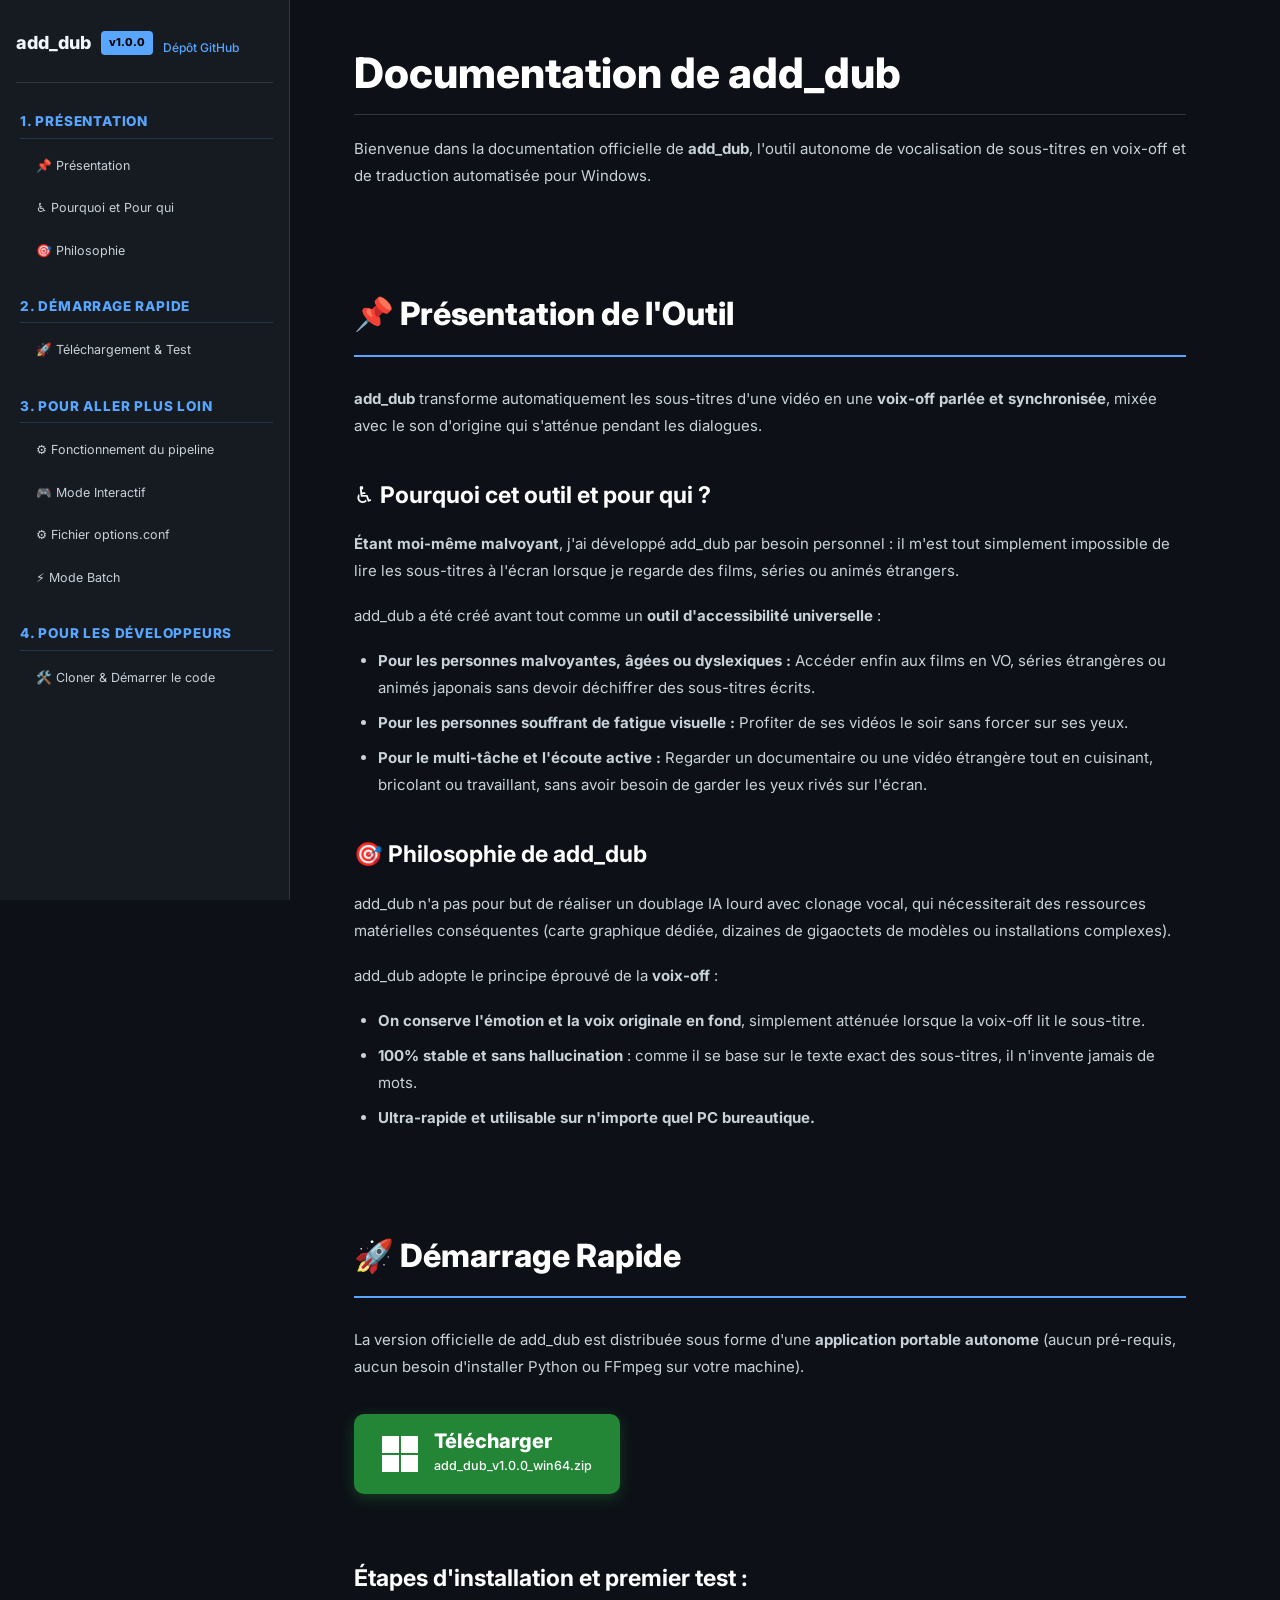
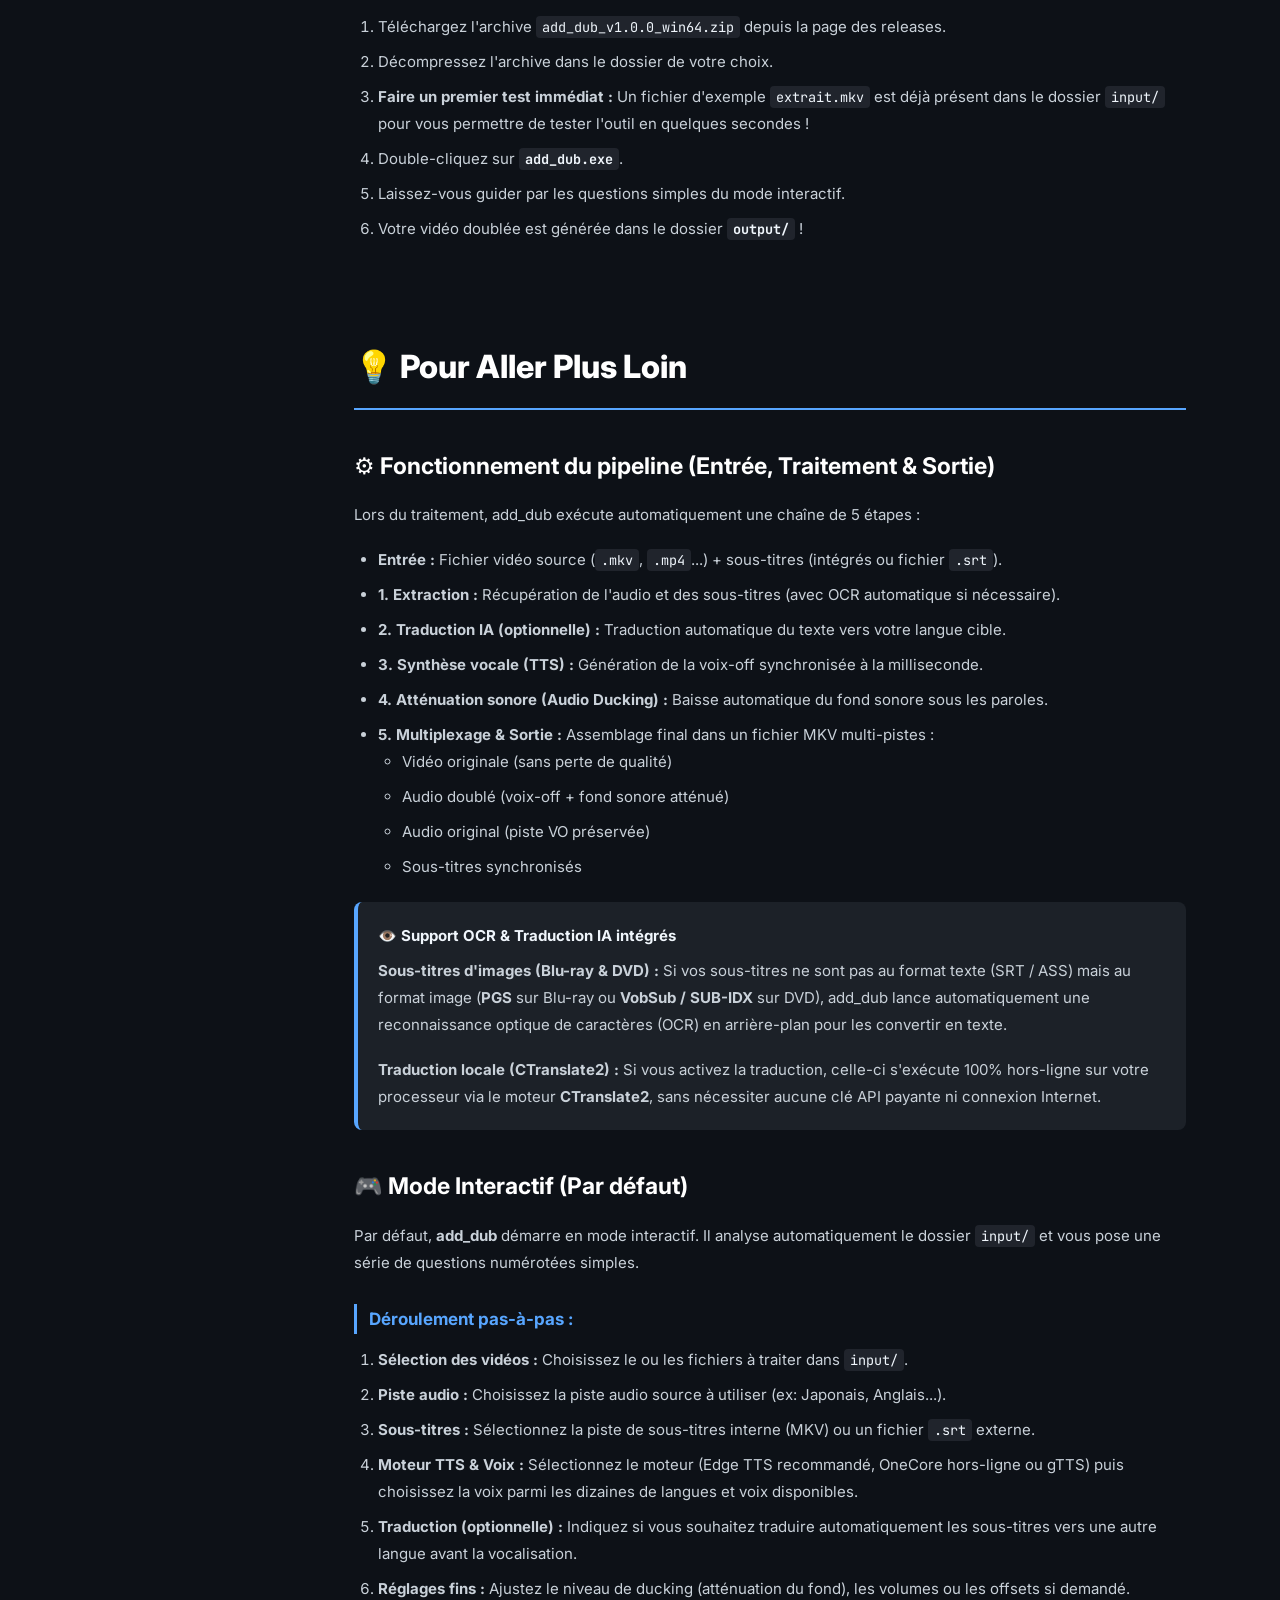
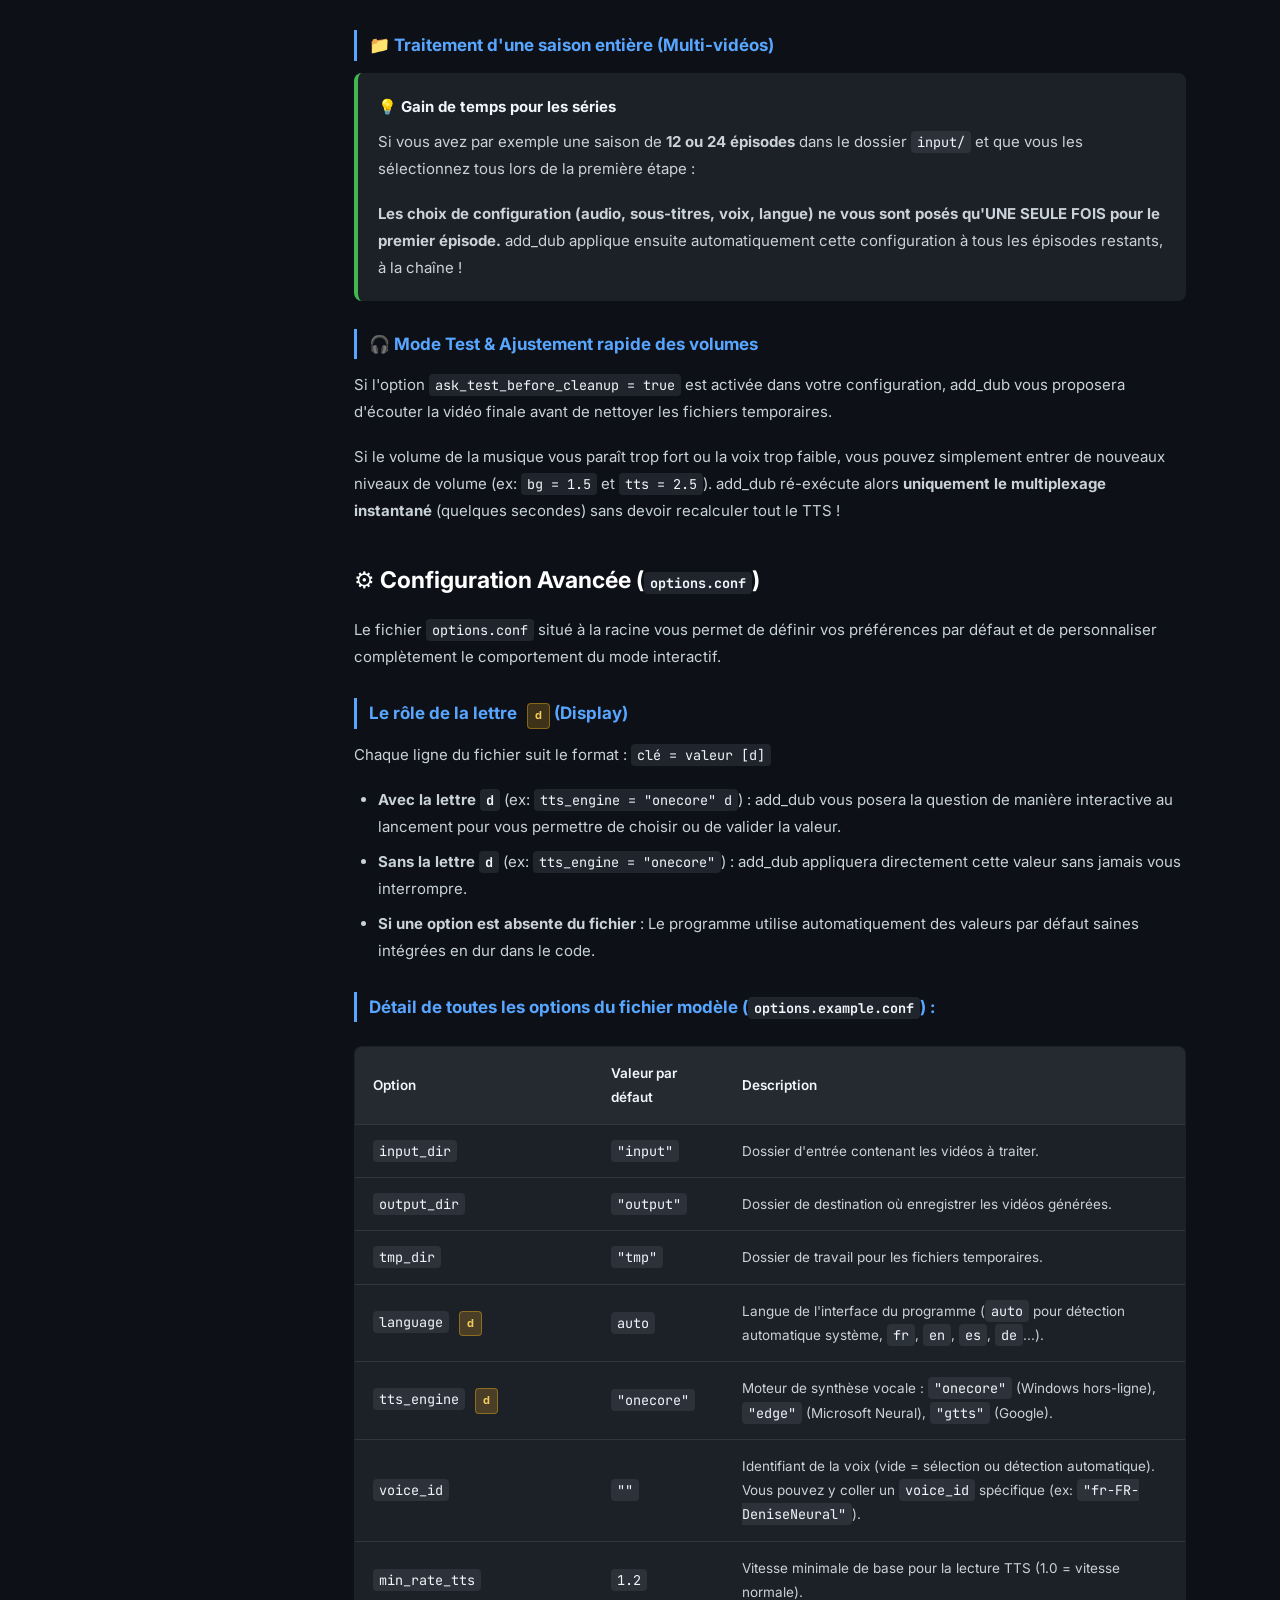
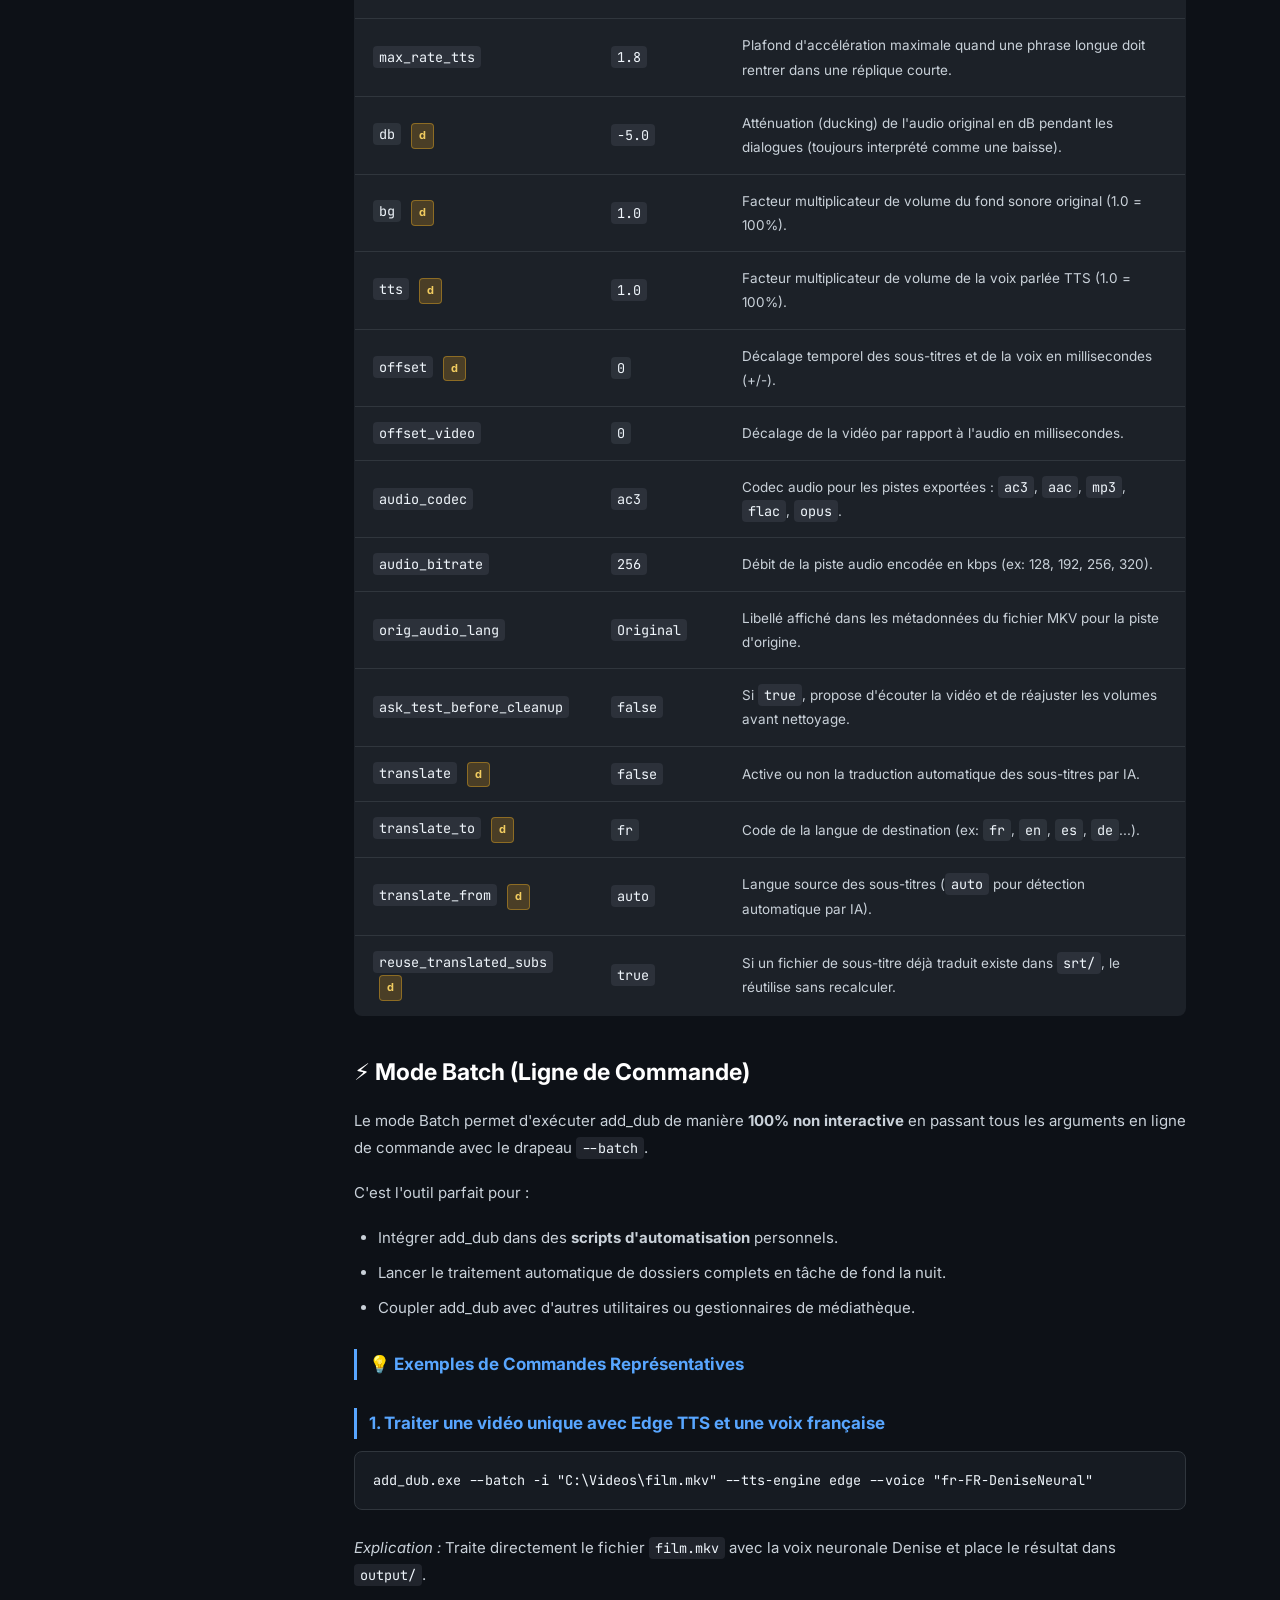
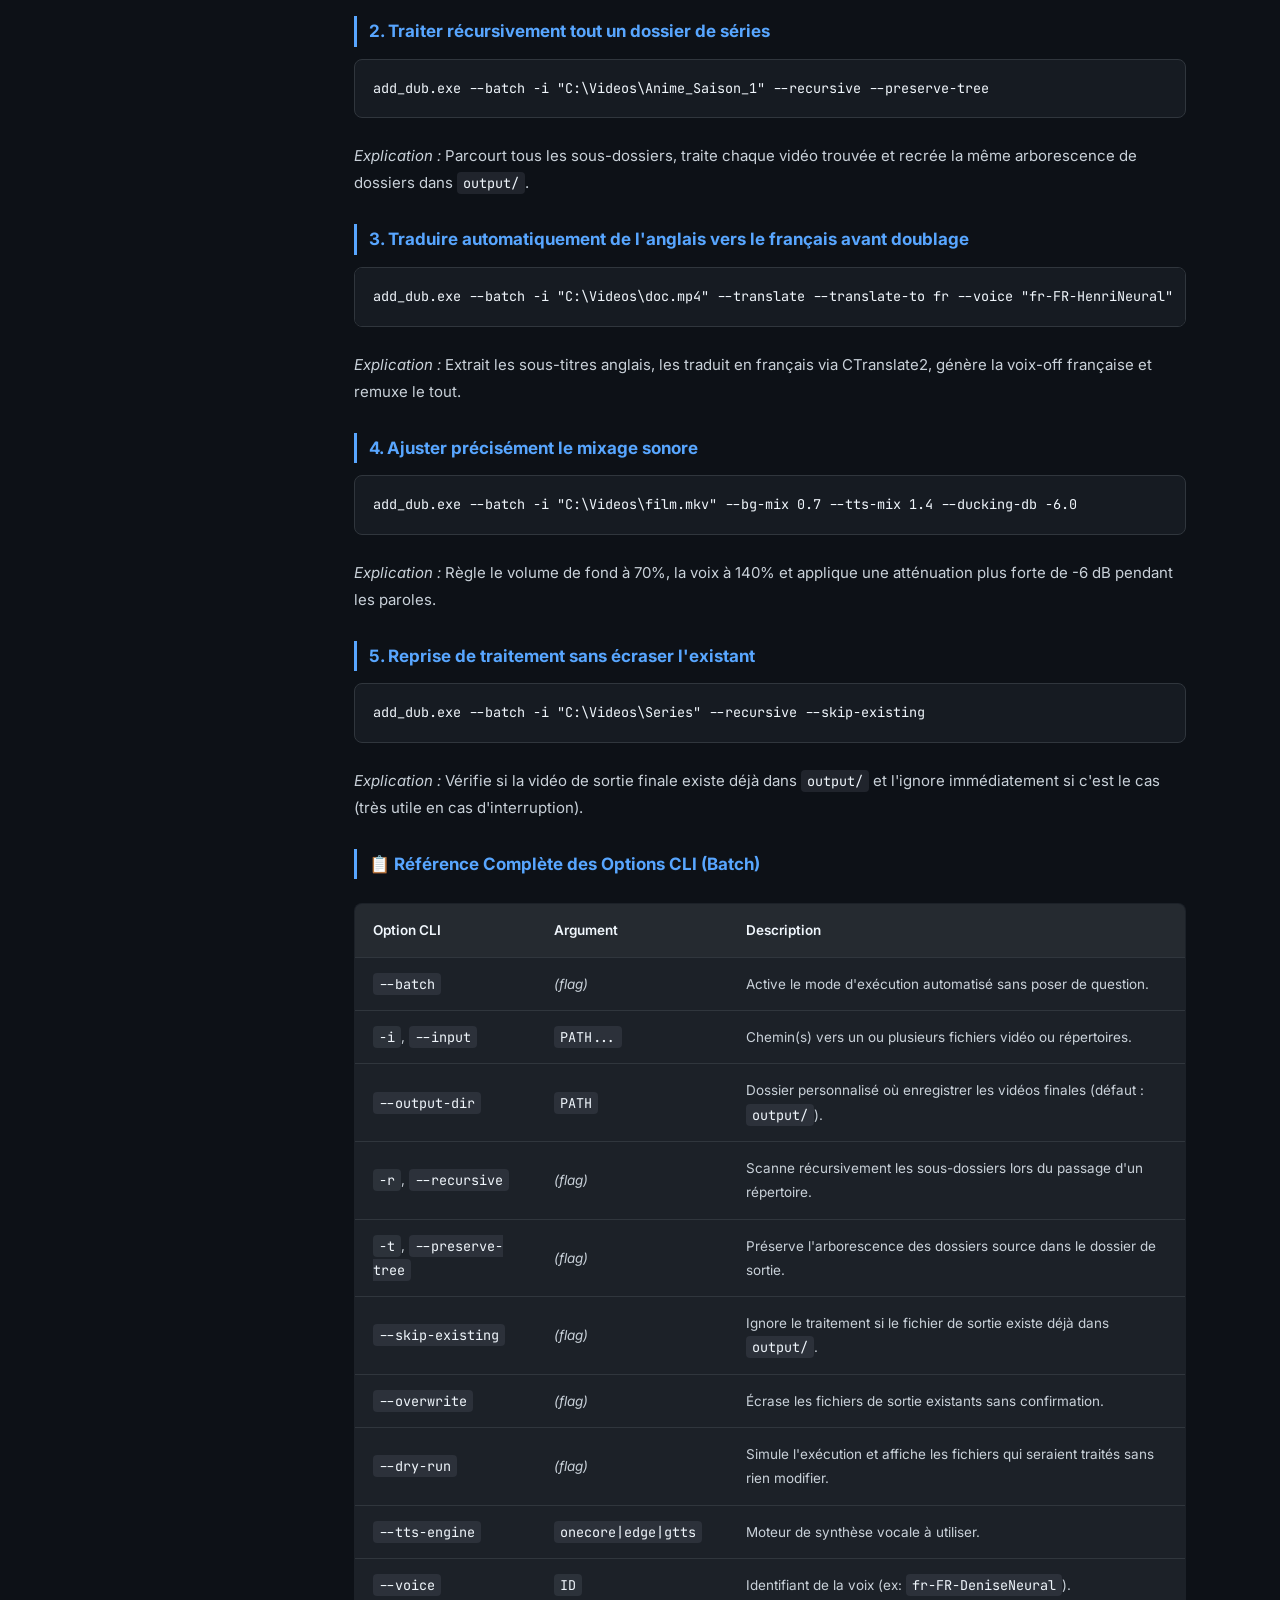
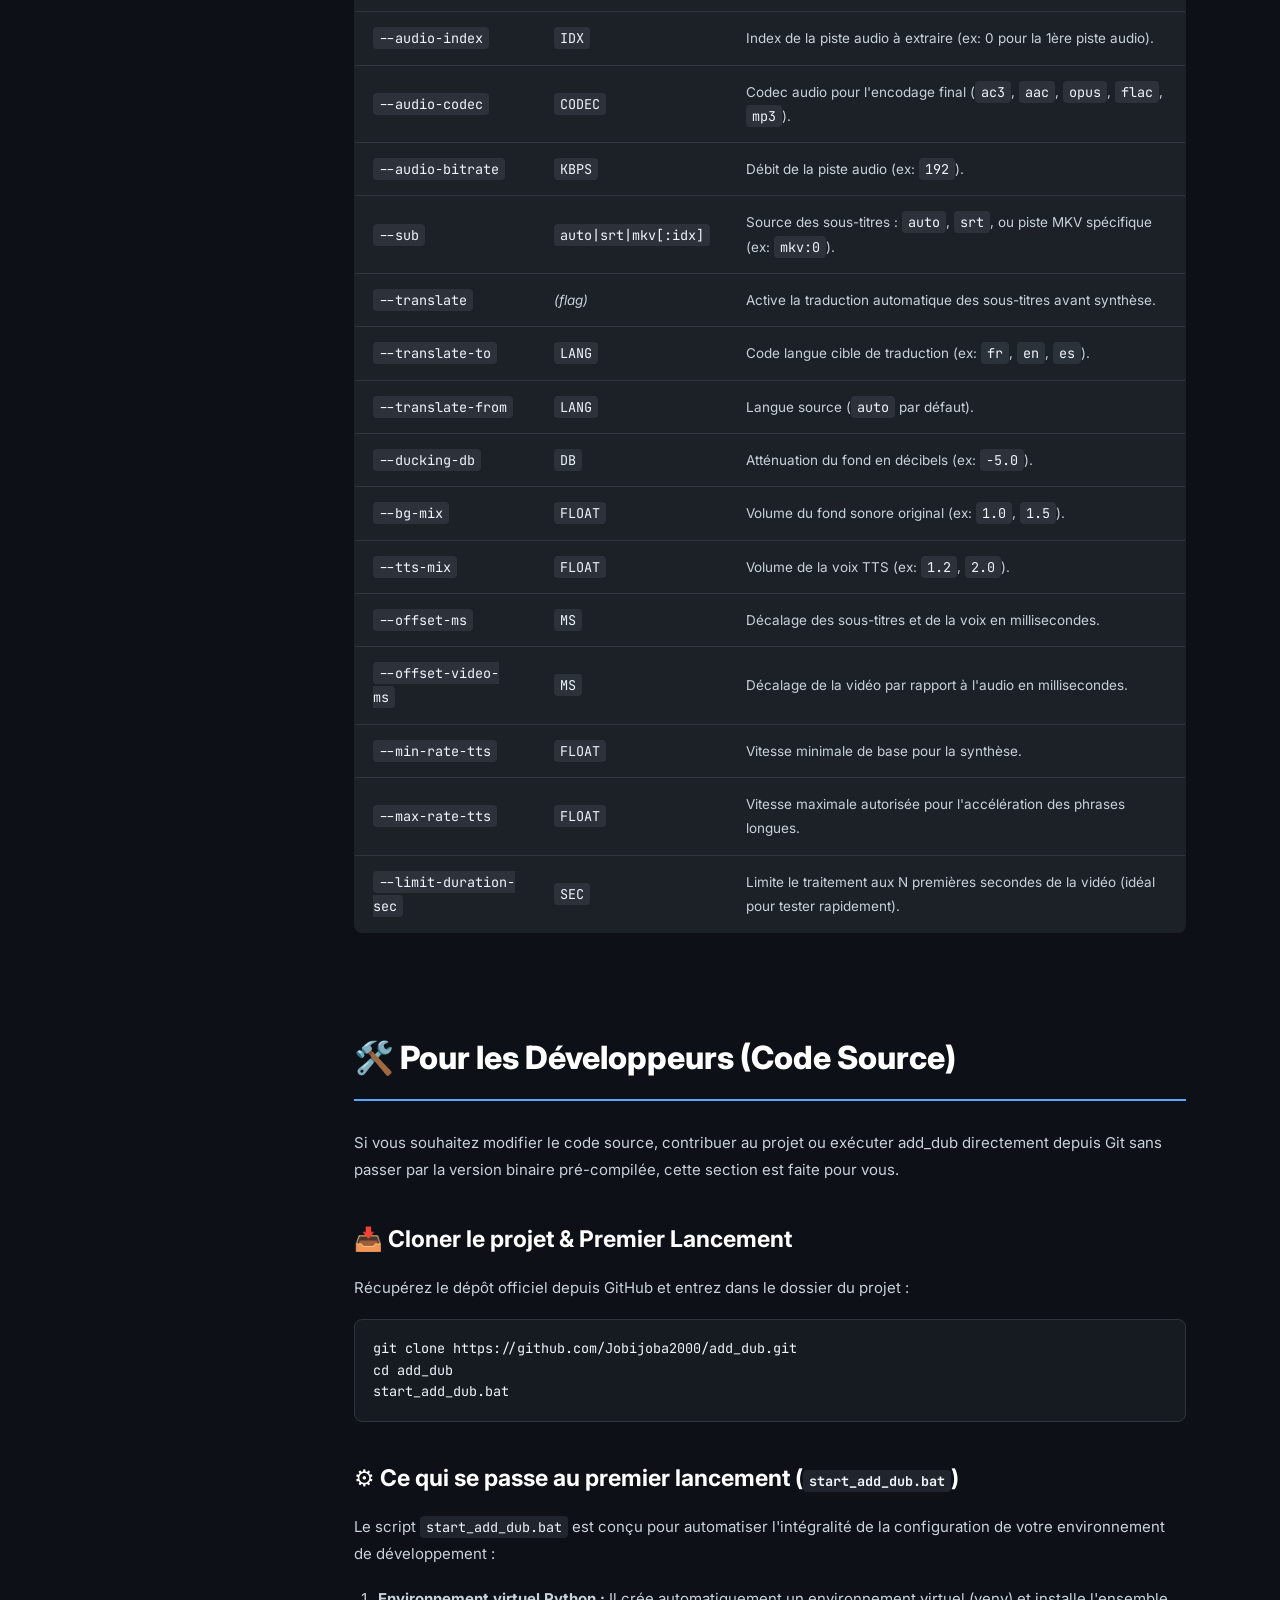
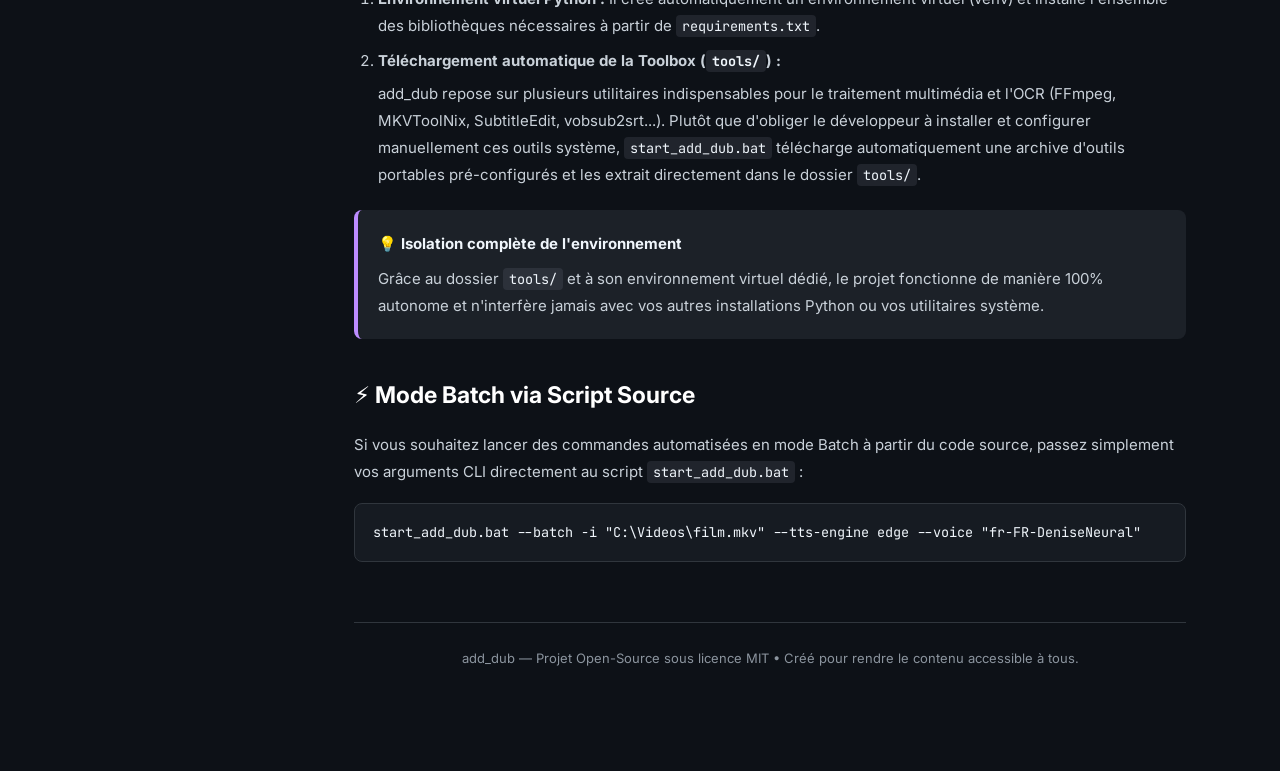
==== docs/index.html @ 938a0ac5 "docs: update download links to point to /releases/latest" ====
<!DOCTYPE html>
<html lang="fr">

<head>
    <meta charset="UTF-8">
    <meta name="viewport" content="width=device-width, initial-scale=1.0">
    <title>Manuel & Documentation Officielle — add_dub</title>
    <meta name="description"
        content="add_dub — Outil gratuit et portable de vocalisation de sous-titres en voix-off et de traduction IA pour Windows. Idéal pour l'accessibilité (malvoyance, fatigue visuelle) et le confort d'écoute.">
    <meta name="keywords"
        content="add_dub, vocalisation sous-titres, voix-off, TTS, text to speech, accessibilité, malvoyance, audio ducking, traduction sous-titres, MKV, SRT, Edge TTS, CTranslate2, Windows">
    <meta name="author" content="Jobijoba2000">
    <meta name="robots" content="index, follow">
    <link rel="icon" type="image/png" href="favicon.png">
    <link rel="canonical" href="https://jobijoba2000.github.io/add_dub/">

    <!-- Open Graph / Réseaux Sociaux (X.com, Discord, Reddit, Facebook) -->
    <meta property="og:type" content="website">
    <meta property="og:url" content="https://jobijoba2000.github.io/add_dub/">
    <meta property="og:title" content="add_dub — Vocalisation de Sous-titres en Voix-Off & Traduction IA">
    <meta property="og:description"
        content="Transformez automatiquement les sous-titres de vos vidéos en voix-off parlée avec atténuation intelligente du fond sonore (audio ducking). 100% portable pour Windows.">
    <meta property="og:image" content="https://jobijoba2000.github.io/add_dub/og-image.png">
    <meta property="og:image:secure_url" content="https://jobijoba2000.github.io/add_dub/og-image.png">
    <meta property="og:image:type" content="image/png">
    <meta property="og:image:width" content="1200">
    <meta property="og:image:height" content="630">

    <!-- Twitter Card (X.com) -->
    <meta name="twitter:card" content="summary_large_image">
    <meta name="twitter:title" content="add_dub — Vocalisation de Sous-titres en Voix-Off & Traduction IA">
    <meta name="twitter:description"
        content="Transformez automatiquement les sous-titres de vos vidéos en voix-off parlée avec atténuation intelligente du fond sonore (audio ducking). 100% portable pour Windows.">
    <meta name="twitter:image" content="https://jobijoba2000.github.io/add_dub/og-image.png">
    <link rel="preconnect" href="https://fonts.googleapis.com">
    <link rel="preconnect" href="https://fonts.gstatic.com" crossorigin>
    <link
        href="https://fonts.googleapis.com/css2?family=Inter:wght@300;400;500;600;700;800&family=JetBrains+Mono:wght@400;500;600&display=swap"
        rel="stylesheet">
    <style>
        :root {
            --bg-dark: #0d1117;
            --bg-sidebar: #161b22;
            --bg-card: #1c2128;
            --bg-code: #161b22;
            --accent-blue: #58a6ff;
            --accent-green: #3fb950;
            --accent-purple: #bc8cff;
            --accent-orange: #d29922;
            --text-main: #c9d1d9;
            --text-heading: #f0f6fc;
            --text-muted: #8b949e;
            --border-color: #30363d;
        }

        * {
            box-sizing: border-box;
            margin: 0;
            padding: 0;
        }

        html {
            scroll-behavior: smooth;
        }

        body {
            font-family: 'Inter', system-ui, -apple-system, sans-serif;
            background-color: var(--bg-dark);
            color: var(--text-main);
            line-height: 1.8;
            display: flex;
            min-height: 100vh;
            overflow-x: hidden;
        }

        code,
        pre {
            font-family: 'JetBrains Mono', monospace;
        }

        /* Scrollbar */
        ::-webkit-scrollbar {
            width: 8px;
            height: 8px;
        }

        ::-webkit-scrollbar-track {
            background: var(--bg-dark);
        }

        ::-webkit-scrollbar-thumb {
            background: #30363d;
            border-radius: 4px;
        }

        ::-webkit-scrollbar-thumb:hover {
            background: #484f58;
        }

        /* Sidebar Navigation */
        aside.sidebar {
            width: 290px;
            flex-shrink: 0;
            background-color: var(--bg-sidebar);
            border-right: 1px solid var(--border-color);
            position: sticky;
            top: 0;
            height: 100vh;
            overflow-y: auto;
            padding: 24px 16px;
        }

        .sidebar-brand {
            display: flex;
            align-items: center;
            gap: 10px;
            font-size: 18px;
            font-weight: 800;
            color: var(--text-heading);
            padding-bottom: 20px;
            margin-bottom: 20px;
            border-bottom: 1px solid var(--border-color);
        }

        .sidebar-brand span {
            background: var(--accent-blue);
            color: #000;
            padding: 2px 8px;
            border-radius: 4px;
            font-size: 11px;
            font-weight: 800;
        }

        .nav-group-title {
            font-size: 13.5px;
            font-weight: 800;
            text-transform: uppercase;
            color: var(--accent-blue);
            letter-spacing: 0.8px;
            margin: 26px 0 10px 4px;
            padding-bottom: 4px;
            border-bottom: 1px solid rgba(88, 166, 255, 0.2);
        }

        .nav-items {
            list-style: none;
            padding-left: 10px;
        }

        .nav-items a {
            display: block;
            padding: 6px 10px;
            color: var(--text-main);
            text-decoration: none;
            font-size: 12.5px;
            border-radius: 6px;
            transition: all 0.15s ease;
        }

        .nav-items a:hover {
            background: rgba(255, 255, 255, 0.05);
            color: var(--accent-blue);
        }

        /* Main Content */
        main.content {
            flex: 1;
            min-width: 0;
            padding: 48px 64px 100px;
            max-width: 960px;
        }

        h1 {
            font-size: 42px;
            font-weight: 800;
            color: #ffffff;
            margin-bottom: 20px;
            border-bottom: 1px solid var(--border-color);
            padding-bottom: 16px;
            line-height: 1.2;
        }

        h2 {
            font-size: 32px;
            font-weight: 800;
            color: #ffffff;
            margin: 96px 0 28px 0;
            padding-bottom: 12px;
            border-bottom: 2px solid var(--accent-blue);
            scroll-margin-top: 40px;
        }

        h3 {
            font-size: 23px;
            font-weight: 700;
            color: #ffffff;
            margin: 36px 0 14px 0;
            scroll-margin-top: 30px;
        }

        h4 {
            font-size: 17px;
            font-weight: 700;
            color: var(--accent-blue);
            margin: 28px 0 12px 0;
            padding-left: 12px;
            border-left: 3px solid var(--accent-blue);
            scroll-margin-top: 30px;
        }

        p {
            margin-bottom: 18px;
            font-size: 15px;
            color: #c9d1d9;
        }

        ul,
        ol {
            margin-bottom: 22px;
            padding-left: 24px;
        }

        li {
            margin-bottom: 8px;
            font-size: 15px;
        }

        .btn-download {
            display: inline-flex;
            flex-direction: row;
            align-items: center;
            gap: 16px;
            background: #238636;
            color: #ffffff;
            padding: 16px 28px;
            border-radius: 10px;
            text-decoration: none;
            margin: 16px 0 28px;
            transition: all 0.2s ease;
            box-shadow: 0 4px 14px rgba(35, 134, 54, 0.35);
        }

        .btn-download:hover {
            background: #2ea043;
            transform: translateY(-1px);
            box-shadow: 0 6px 18px rgba(46, 160, 67, 0.45);
        }

        .btn-download-icon {
            display: flex;
            align-items: center;
            justify-content: center;
            flex-shrink: 0;
        }

        .btn-download-text {
            display: flex;
            flex-direction: column;
            align-items: flex-start;
        }

        .btn-download-text strong {
            font-size: 20px;
            font-weight: 800;
            color: #ffffff;
            line-height: 1.1;
        }

        .btn-download-text span {
            font-size: 12.5px;
            font-weight: 500;
            color: #ffffff;
            margin-top: 3px;
        }

        .btn-github {
            display: inline-flex;
            align-items: center;
            gap: 10px;
            background: #21262d;
            color: var(--text-heading);
            border: 1px solid var(--border-color);
            padding: 12px 24px;
            border-radius: 6px;
            font-weight: 600;
            font-size: 15px;
            text-decoration: none;
            transition: all 0.2s ease;
        }

        .btn-github:hover {
            background: #30363d;
            border-color: #8b949e;
            color: #ffffff;
        }

        /* Code & Callouts */
        pre {
            background-color: var(--bg-code);
            border: 1px solid var(--border-color);
            border-radius: 8px;
            padding: 18px;
            overflow-x: auto;
            margin-bottom: 24px;
            font-size: 13.5px;
            line-height: 1.6;
        }

        code {
            background-color: rgba(110, 118, 129, 0.2);
            color: #f0f6fc;
            padding: 2px 6px;
            border-radius: 4px;
            font-size: 13.5px;
        }

        pre code {
            background: none;
            padding: 0;
        }

        .callout {
            padding: 20px;
            border-radius: 8px;
            margin-bottom: 28px;
            border-left: 4px solid;
            background: var(--bg-card);
        }

        .callout p,
        .callout ul,
        .callout ol {
            margin-left: 0;
        }

        .callout-info {
            border-left-color: var(--accent-blue);
        }

        .callout-tip {
            border-left-color: var(--accent-green);
        }

        .callout-warning {
            border-left-color: var(--accent-orange);
        }

        .callout-purple {
            border-left-color: var(--accent-purple);
        }

        .callout-title {
            font-weight: 700;
            margin-bottom: 8px;
            font-size: 15px;
            color: var(--text-heading);
            display: flex;
            align-items: center;
            gap: 8px;
        }

        /* Documentation Table */
        table {
            width: 100%;
            border-collapse: collapse;
            margin: 24px 0 32px;
            background: var(--bg-card);
            border-radius: 8px;
            overflow: hidden;
            border: 1px solid var(--border-color);
        }

        th,
        td {
            padding: 14px 18px;
            text-align: left;
            border-bottom: 1px solid var(--border-color);
            font-size: 13.5px;
        }

        th {
            background: rgba(255, 255, 255, 0.04);
            font-weight: 600;
            color: var(--text-heading);
        }

        .badge-d {
            display: inline-block;
            background: rgba(210, 153, 34, 0.25);
            color: #f2cc60;
            border: 1px solid rgba(210, 153, 34, 0.5);
            padding: 2px 7px;
            border-radius: 4px;
            font-size: 11px;
            font-weight: 700;
            margin-left: 6px;
        }

        /* Modern Visual Pipeline Flow */
        .pipeline-flow {
            display: flex;
            flex-direction: column;
            gap: 12px;
            margin: 28px 0 36px;
        }

        .flow-card {
            background: var(--bg-card);
            border: 1px solid var(--border-color);
            border-radius: 8px;
            padding: 16px 20px;
        }

        .flow-card-header {
            font-weight: 700;
            font-size: 14.5px;
            color: var(--text-heading);
            display: flex;
            align-items: center;
            gap: 10px;
            margin-bottom: 8px;
        }

        .flow-card-header .tag {
            font-size: 11px;
            font-weight: 700;
            text-transform: uppercase;
            padding: 2px 8px;
            border-radius: 4px;
            letter-spacing: 0.5px;
        }

        .tag-input {
            background: rgba(88, 166, 255, 0.2);
            color: var(--accent-blue);
        }

        .tag-core {
            background: rgba(188, 140, 255, 0.2);
            color: var(--accent-purple);
        }

        .tag-output {
            background: rgba(63, 185, 80, 0.2);
            color: var(--accent-green);
        }

        .flow-arrow {
            text-align: center;
            color: var(--text-muted);
            font-size: 18px;
            line-height: 1;
        }

        .pipeline-steps {
            display: flex;
            flex-direction: column;
            gap: 10px;
            margin-top: 10px;
        }

        .pipeline-step-item {
            background: rgba(255, 255, 255, 0.03);
            border: 1px solid rgba(255, 255, 255, 0.06);
            border-radius: 6px;
            padding: 12px 16px;
            font-size: 13.5px;
            color: #c9d1d9;
        }

        .pipeline-step-item strong {
            display: block;
            color: #f0f6fc;
            font-size: 14px;
            margin-bottom: 4px;
        }

        .tracks-grid {
            display: flex;
            flex-direction: column;
            gap: 8px;
            margin-top: 8px;
        }

        .track-row {
            display: flex;
            align-items: center;
            justify-content: space-between;
            background: rgba(255, 255, 255, 0.02);
            border: 1px solid rgba(255, 255, 255, 0.06);
            border-radius: 6px;
            padding: 9px 14px;
            font-size: 13.5px;
        }

        .track-name {
            display: flex;
            align-items: center;
            gap: 8px;
            font-weight: 600;
            color: #f0f6fc;
        }

        .track-desc {
            color: var(--text-muted);
            font-size: 12.5px;
        }

        .track-badge-default {
            background: rgba(63, 185, 80, 0.2);
            color: var(--accent-green);
            font-size: 11px;
            padding: 2px 6px;
            border-radius: 4px;
            font-weight: 700;
            margin-left: 6px;
        }

        /* Responsive */
        @media (max-width: 900px) {
            body {
                flex-direction: column;
            }

            aside.sidebar {
                width: 100%;
                height: auto;
                position: relative;
                border-right: none;
                border-bottom: 1px solid var(--border-color);
            }

            main.content {
                padding: 24px;
            }
        }
    </style>
</head>

<body>

    <!-- Sidebar Navigation -->
    <aside class="sidebar">
        <div class="sidebar-brand">
            add_dub <span>v1.0.0</span>
            <div style="margin-top: 6px;">
                <a href="https://github.com/Jobijoba2000/add_dub" target="_blank" style="font-size: 12px; color: var(--accent-blue); text-decoration: none; font-weight: 500; display: inline-flex; align-items: center; gap: 4px;">
                    Dépôt GitHub
                </a>
            </div>
        </div>

        <div class="nav-group-title">1. Présentation</div>
        <ul class="nav-items">
            <li><a href="#presentation">📌 Présentation</a></li>
            <li><a href="#pourquoi-et-pour-qui">♿ Pourquoi et Pour qui</a></li>
            <li><a href="#philosophie">🎯 Philosophie</a></li>
        </ul>

        <div class="nav-group-title">2. Démarrage Rapide</div>
        <ul class="nav-items">
            <li><a href="#demarrage-rapide">🚀 Téléchargement & Test</a></li>
        </ul>

        <div class="nav-group-title">3. Pour Aller Plus Loin</div>
        <ul class="nav-items">
            <li><a href="#pipeline">⚙️ Fonctionnement du pipeline</a></li>
            <li><a href="#mode-interactif">🎮 Mode Interactif</a></li>
            <li><a href="#options-conf">⚙️ Fichier options.conf</a></li>
            <li><a href="#mode-batch">⚡ Mode Batch</a></li>
        </ul>

        <div class="nav-group-title">4. Pour les Développeurs</div>
        <ul class="nav-items">
            <li><a href="#developpeurs">🛠️ Cloner & Démarrer le code</a></li>
        </ul>
    </aside>

    <!-- Main Documentation Content -->
    <main class="content">

        <h1>Documentation de add_dub</h1>
        <p>Bienvenue dans la documentation officielle de <strong>add_dub</strong>, l'outil autonome de vocalisation de sous-titres en voix-off et de traduction automatisée pour Windows.</p>

        <!-- Section 1 : Présentation -->
        <h2 id="presentation">📌 Présentation de l'Outil</h2>
        <p><strong>add_dub</strong> transforme automatiquement les sous-titres d'une vidéo en une <strong>voix-off parlée et synchronisée</strong>, mixée avec le son d'origine qui s'atténue pendant les dialogues.</p>

        <h3 id="pourquoi-et-pour-qui">♿ Pourquoi cet outil et pour qui ?</h3>
        <p><strong>Étant moi-même malvoyant</strong>, j'ai développé add_dub par besoin personnel : il m'est tout simplement impossible de lire les sous-titres à l'écran lorsque je regarde des films, séries ou animés étrangers.</p>

        <p>add_dub a été créé avant tout comme un <strong>outil d'accessibilité universelle</strong> :</p>
        <ul>
            <li><strong>Pour les personnes malvoyantes, âgées ou dyslexiques :</strong> Accéder enfin aux films en VO, séries étrangères ou animés japonais sans devoir déchiffrer des sous-titres écrits.</li>
            <li><strong>Pour les personnes souffrant de fatigue visuelle :</strong> Profiter de ses vidéos le soir sans forcer sur ses yeux.</li>
            <li><strong>Pour le multi-tâche et l'écoute active :</strong> Regarder un documentaire ou une vidéo étrangère tout en cuisinant, bricolant ou travaillant, sans avoir besoin de garder les yeux rivés sur l'écran.</li>
        </ul>

        <h3 id="philosophie">🎯 Philosophie de add_dub</h3>
        <p>add_dub n'a pas pour but de réaliser un doublage IA lourd avec clonage vocal, qui nécessiterait des ressources matérielles conséquentes (carte graphique dédiée, dizaines de gigaoctets de modèles ou installations complexes).</p>
        <p>add_dub adopte le principe éprouvé de la <strong>voix-off</strong> :</p>
        <ul>
            <li><strong>On conserve l'émotion et la voix originale en fond</strong>, simplement atténuée lorsque la voix-off lit le sous-titre.</li>
            <li><strong>100% stable et sans hallucination</strong> : comme il se base sur le texte exact des sous-titres, il n'invente jamais de mots.</li>
            <li><strong>Ultra-rapide et utilisable sur n'importe quel PC bureautique.</strong></li>
        </ul>

        <!-- Section 2 : Démarrage Rapide -->
        <h2 id="demarrage-rapide">🚀 Démarrage Rapide</h2>
        <p>La version officielle de add_dub est distribuée sous forme d'une <strong>application portable
                autonome</strong> (aucun pré-requis, aucun besoin d'installer Python ou FFmpeg sur votre machine).</p>

        <a href="https://github.com/Jobijoba2000/add_dub/releases/latest" class="btn-download" target="_blank" rel="noopener noreferrer">
            <div class="btn-download-icon">
                <svg width="36" height="36" viewBox="0 0 88 88" fill="currentColor">
                    <path d="M0 0h41.6v41.6H0zM46.4 0H88v41.6H46.4zM0 46.4h41.6V88H0zM46.4 46.4H88V88H46.4z"/>
                </svg>
            </div>
            <div class="btn-download-text">
                <strong>Télécharger</strong>
                <span>add_dub_v1.0.0_win64.zip</span>
            </div>
        </a>

        <h3>Étapes d'installation et premier test :</h3>
        <ol>
            <li>Téléchargez l'archive <code>add_dub_v1.0.0_win64.zip</code> depuis la page des releases.</li>
            <li>Décompressez l'archive dans le dossier de votre choix.</li>
            <li><strong>Faire un premier test immédiat :</strong> Un fichier d'exemple <code>extrait.mkv</code> est déjà
                présent dans le dossier <code>input/</code> pour vous permettre de tester l'outil en quelques secondes !
            </li>
            <li>Double-cliquez sur <strong><code>add_dub.exe</code></strong>.</li>
            <li>Laissez-vous guider par les questions simples du mode interactif.</li>
            <li>Votre vidéo doublée est générée dans le dossier <strong><code>output/</code></strong> !</li>
        </ol>



        <!-- Section 3 : Pour Aller Plus Loin -->
        <h2 id="aller-plus-loin">💡 Pour Aller Plus Loin</h2>

        <h3 id="pipeline">⚙️ Fonctionnement du pipeline (Entrée, Traitement & Sortie)</h3>
        <p>Lors du traitement, add_dub exécute automatiquement une chaîne de 5 étapes :</p>
        <ul>
            <li><strong>Entrée :</strong> Fichier vidéo source (<code>.mkv</code>, <code>.mp4</code>...) + sous-titres (intégrés ou fichier <code>.srt</code>).</li>
            <li><strong>1. Extraction :</strong> Récupération de l'audio et des sous-titres (avec OCR automatique si nécessaire).</li>
            <li><strong>2. Traduction IA (optionnelle) :</strong> Traduction automatique du texte vers votre langue cible.</li>
            <li><strong>3. Synthèse vocale (TTS) :</strong> Génération de la voix-off synchronisée à la milliseconde.</li>
            <li><strong>4. Atténuation sonore (Audio Ducking) :</strong> Baisse automatique du fond sonore sous les paroles.</li>
            <li><strong>5. Multiplexage & Sortie :</strong> Assemblage final dans un fichier MKV multi-pistes :
                <ul>
                    <li>Vidéo originale (sans perte de qualité)</li>
                    <li>Audio doublé (voix-off + fond sonore atténué)</li>
                    <li>Audio original (piste VO préservée)</li>
                    <li>Sous-titres synchronisés</li>
                </ul>
            </li>
        </ul>

        <div class="callout callout-info">
            <div class="callout-title">👁️ Support OCR & Traduction IA intégrés</div>
            <p><strong>Sous-titres d'images (Blu-ray & DVD) :</strong> Si vos sous-titres ne sont pas au format texte (SRT / ASS) mais au format image (<strong>PGS</strong> sur Blu-ray ou <strong>VobSub / SUB-IDX</strong> sur DVD), add_dub lance automatiquement une reconnaissance optique de caractères (OCR) en arrière-plan pour les convertir en texte.</p>
            <p style="margin-bottom: 0;"><strong>Traduction locale (CTranslate2) :</strong> Si vous activez la traduction, celle-ci s'exécute 100% hors-ligne sur votre processeur via le moteur <strong>CTranslate2</strong>, sans nécessiter aucune clé API payante ni connexion Internet.</p>
        </div>

        <h3 id="mode-interactif">🎮 Mode Interactif (Par défaut)</h3>
        <p>Par défaut, <strong>add_dub</strong> démarre en mode interactif. Il analyse automatiquement le dossier <code>input/</code> et vous pose une série de questions numérotées simples.</p>

        <h4>Déroulement pas-à-pas :</h4>
        <ol>
            <li><strong>Sélection des vidéos :</strong> Choisissez le ou les fichiers à traiter dans
                <code>input/</code>.</li>
            <li><strong>Piste audio :</strong> Choisissez la piste audio source à utiliser (ex: Japonais, Anglais...).
            </li>
            <li><strong>Sous-titres :</strong> Sélectionnez la piste de sous-titres interne (MKV) ou un fichier
                <code>.srt</code> externe.</li>
            <li><strong>Moteur TTS & Voix :</strong> Sélectionnez le moteur (Edge TTS recommandé, OneCore hors-ligne ou
                gTTS) puis choisissez la voix parmi les dizaines de langues et voix disponibles.</li>
            <li><strong>Traduction (optionnelle) :</strong> Indiquez si vous souhaitez traduire automatiquement les
                sous-titres vers une autre langue avant la vocalisation.</li>
            <li><strong>Réglages fins :</strong> Ajustez le niveau de ducking (atténuation du fond), les volumes ou les
                offsets si demandé.</li>
        </ol>

        <h4 id="saisons-multi-videos">📁 Traitement d'une saison entière (Multi-vidéos)</h4>
        <div class="callout callout-tip">
            <div class="callout-title">💡 Gain de temps pour les séries</div>
            <p>Si vous avez par exemple une saison de <strong>12 ou 24 épisodes</strong> dans le dossier
                <code>input/</code> et que vous les sélectionnez tous lors de la première étape :</p>
            <p style="margin-bottom: 0;"><strong>Les choix de configuration (audio, sous-titres, voix, langue) ne vous
                    sont posés qu'UNE SEULE FOIS pour le premier épisode.</strong> add_dub applique ensuite
                automatiquement cette configuration à tous les épisodes restants, à la chaîne !</p>
        </div>

        <h4 id="mode-test">🎧 Mode Test & Ajustement rapide des volumes</h4>
        <p>Si l'option <code>ask_test_before_cleanup = true</code> est activée dans votre configuration, add_dub vous
            proposera d'écouter la vidéo finale avant de nettoyer les fichiers temporaires.</p>
        <p>Si le volume de la musique vous paraît trop fort ou la voix trop faible, vous pouvez simplement entrer de
            nouveaux niveaux de volume (ex: <code>bg = 1.5</code> et <code>tts = 2.5</code>). add_dub ré-exécute alors
            <strong>uniquement le multiplexage instantané</strong> (quelques secondes) sans devoir recalculer tout le
            TTS !</p>

        <!-- Sous-section : Configuration options.conf -->
        <h3 id="options-conf">⚙️ Configuration Avancée (<code>options.conf</code>)</h3>
        <p>Le fichier <code>options.conf</code> situé à la racine vous permet de définir vos préférences par défaut et
            de personnaliser complètement le comportement du mode interactif.</p>

        <h4>Le rôle de la lettre <span class="badge-d">d</span> (Display)</h4>
        <p>Chaque ligne du fichier suit le format : <code>clé = valeur [d]</code></p>
        <ul>
            <li><strong>Avec la lettre <code>d</code></strong> (ex: <code>tts_engine = "onecore" d</code>) : add_dub vous
                posera la question de manière interactive au lancement pour vous permettre de choisir ou de valider la
                valeur.</li>
            <li><strong>Sans la lettre <code>d</code></strong> (ex: <code>tts_engine = "onecore"</code>) : add_dub
                appliquera directement cette valeur sans jamais vous interrompre.</li>
            <li><strong>Si une option est absente du fichier</strong> : Le programme utilise automatiquement des valeurs
                par défaut saines intégrées en dur dans le code.</li>
        </ul>

        <h4>Détail de toutes les options du fichier modèle (<code>options.example.conf</code>) :</h4>
        <table>
            <thead>
                <tr>
                    <th>Option</th>
                    <th>Valeur par défaut</th>
                    <th>Description</th>
                </tr>
            </thead>
            <tbody>
                <tr>
                    <td><code>input_dir</code></td>
                    <td><code>"input"</code></td>
                    <td>Dossier d'entrée contenant les vidéos à traiter.</td>
                </tr>
                <tr>
                    <td><code>output_dir</code></td>
                    <td><code>"output"</code></td>
                    <td>Dossier de destination où enregistrer les vidéos générées.</td>
                </tr>
                <tr>
                    <td><code>tmp_dir</code></td>
                    <td><code>"tmp"</code></td>
                    <td>Dossier de travail pour les fichiers temporaires.</td>
                </tr>
                <tr>
                    <td><code>language</code> <span class="badge-d">d</span></td>
                    <td><code>auto</code></td>
                    <td>Langue de l'interface du programme (<code>auto</code> pour détection automatique système, <code>fr</code>, <code>en</code>, <code>es</code>, <code>de</code>...).</td>
                </tr>
                <tr>
                    <td><code>tts_engine</code> <span class="badge-d">d</span></td>
                    <td><code>"onecore"</code></td>
                    <td>Moteur de synthèse vocale : <code>"onecore"</code> (Windows hors-ligne), <code>"edge"</code> (Microsoft Neural), <code>"gtts"</code> (Google).</td>
                </tr>
                <tr>
                    <td><code>voice_id</code></td>
                    <td><code>""</code></td>
                    <td>Identifiant de la voix (vide = sélection ou détection automatique). Vous pouvez y coller un <code>voice_id</code> spécifique (ex: <code>"fr-FR-DeniseNeural"</code>).</td>
                </tr>
                <tr>
                    <td><code>min_rate_tts</code></td>
                    <td><code>1.2</code></td>
                    <td>Vitesse minimale de base pour la lecture TTS (1.0 = vitesse normale).</td>
                </tr>
                <tr>
                    <td><code>max_rate_tts</code></td>
                    <td><code>1.8</code></td>
                    <td>Plafond d'accélération maximale quand une phrase longue doit rentrer dans une réplique courte.</td>
                </tr>
                <tr>
                    <td><code>db</code> <span class="badge-d">d</span></td>
                    <td><code>-5.0</code></td>
                    <td>Atténuation (ducking) de l'audio original en dB pendant les dialogues (toujours interprété comme une baisse).</td>
                </tr>
                <tr>
                    <td><code>bg</code> <span class="badge-d">d</span></td>
                    <td><code>1.0</code></td>
                    <td>Facteur multiplicateur de volume du fond sonore original (1.0 = 100%).</td>
                </tr>
                <tr>
                    <td><code>tts</code> <span class="badge-d">d</span></td>
                    <td><code>1.0</code></td>
                    <td>Facteur multiplicateur de volume de la voix parlée TTS (1.0 = 100%).</td>
                </tr>
                <tr>
                    <td><code>offset</code> <span class="badge-d">d</span></td>
                    <td><code>0</code></td>
                    <td>Décalage temporel des sous-titres et de la voix en millisecondes (+/-).</td>
                </tr>
                <tr>
                    <td><code>offset_video</code></td>
                    <td><code>0</code></td>
                    <td>Décalage de la vidéo par rapport à l'audio en millisecondes.</td>
                </tr>
                <tr>
                    <td><code>audio_codec</code></td>
                    <td><code>ac3</code></td>
                    <td>Codec audio pour les pistes exportées : <code>ac3</code>, <code>aac</code>, <code>mp3</code>, <code>flac</code>, <code>opus</code>.</td>
                </tr>
                <tr>
                    <td><code>audio_bitrate</code></td>
                    <td><code>256</code></td>
                    <td>Débit de la piste audio encodée en kbps (ex: 128, 192, 256, 320).</td>
                </tr>
                <tr>
                    <td><code>orig_audio_lang</code></td>
                    <td><code>Original</code></td>
                    <td>Libellé affiché dans les métadonnées du fichier MKV pour la piste d'origine.</td>
                </tr>
                <tr>
                    <td><code>ask_test_before_cleanup</code></td>
                    <td><code>false</code></td>
                    <td>Si <code>true</code>, propose d'écouter la vidéo et de réajuster les volumes avant nettoyage.</td>
                </tr>
                <tr>
                    <td><code>translate</code> <span class="badge-d">d</span></td>
                    <td><code>false</code></td>
                    <td>Active ou non la traduction automatique des sous-titres par IA.</td>
                </tr>
                <tr>
                    <td><code>translate_to</code> <span class="badge-d">d</span></td>
                    <td><code>fr</code></td>
                    <td>Code de la langue de destination (ex: <code>fr</code>, <code>en</code>, <code>es</code>, <code>de</code>...).</td>
                </tr>
                <tr>
                    <td><code>translate_from</code> <span class="badge-d">d</span></td>
                    <td><code>auto</code></td>
                    <td>Langue source des sous-titres (<code>auto</code> pour détection automatique par IA).</td>
                </tr>
                <tr>
                    <td><code>reuse_translated_subs</code> <span class="badge-d">d</span></td>
                    <td><code>true</code></td>
                    <td>Si un fichier de sous-titre déjà traduit existe dans <code>srt/</code>, le réutilise sans recalculer.</td>
                </tr>
            </tbody>
        </table>

        <!-- Sous-section : Mode Batch -->
        <h3 id="mode-batch">⚡ Mode Batch (Ligne de Commande)</h3>
        <p>Le mode Batch permet d'exécuter add_dub de manière <strong>100% non interactive</strong> en passant tous les
            arguments en ligne de commande avec le drapeau <code>--batch</code>.</p>

        <p>C'est l'outil parfait pour :</p>
        <ul>
            <li>Intégrer add_dub dans des <strong>scripts d'automatisation</strong> personnels.</li>
            <li>Lancer le traitement automatique de dossiers complets en tâche de fond la nuit.</li>
            <li>Coupler add_dub avec d'autres utilitaires ou gestionnaires de médiathèque.</li>
        </ul>

        <h4 id="exemples-batch">💡 Exemples de Commandes Représentatives</h4>

        <h4>1. Traiter une vidéo unique avec Edge TTS et une voix française</h4>
        <pre><code>add_dub.exe --batch -i "C:\Videos\film.mkv" --tts-engine edge --voice "fr-FR-DeniseNeural"</code></pre>
        <p><em>Explication :</em> Traite directement le fichier <code>film.mkv</code> avec la voix neuronale Denise et
            place le résultat dans <code>output/</code>.</p>

        <h4>2. Traiter récursivement tout un dossier de séries</h4>
        <pre><code>add_dub.exe --batch -i "C:\Videos\Anime_Saison_1" --recursive --preserve-tree</code></pre>
        <p><em>Explication :</em> Parcourt tous les sous-dossiers, traite chaque vidéo trouvée et recrée la même
            arborescence de dossiers dans <code>output/</code>.</p>

        <h4>3. Traduire automatiquement de l'anglais vers le français avant doublage</h4>
        <pre><code>add_dub.exe --batch -i "C:\Videos\doc.mp4" --translate --translate-to fr --voice "fr-FR-HenriNeural"</code></pre>
        <p><em>Explication :</em> Extrait les sous-titres anglais, les traduit en français via CTranslate2, génère la
            voix-off française et remuxe le tout.</p>

        <h4>4. Ajuster précisément le mixage sonore</h4>
        <pre><code>add_dub.exe --batch -i "C:\Videos\film.mkv" --bg-mix 0.7 --tts-mix 1.4 --ducking-db -6.0</code></pre>
        <p><em>Explication :</em> Règle le volume de fond à 70%, la voix à 140% et applique une atténuation plus forte
            de -6 dB pendant les paroles.</p>

        <h4>5. Reprise de traitement sans écraser l'existant</h4>
        <pre><code>add_dub.exe --batch -i "C:\Videos\Series" --recursive --skip-existing</code></pre>
        <p><em>Explication :</em> Vérifie si la vidéo de sortie finale existe déjà dans <code>output/</code> et l'ignore immédiatement si c'est le cas (très utile en cas d'interruption).</p>

        <h4 id="reference-options">📋 Référence Complète des Options CLI (Batch)</h4>
        <table>
            <thead>
                <tr>
                    <th>Option CLI</th>
                    <th>Argument</th>
                    <th>Description</th>
                </tr>
            </thead>
            <tbody>
                <tr>
                    <td><code>--batch</code></td>
                    <td><em>(flag)</em></td>
                    <td>Active le mode d'exécution automatisé sans poser de question.</td>
                </tr>
                <tr>
                    <td><code>-i</code>, <code>--input</code></td>
                    <td><code>PATH...</code></td>
                    <td>Chemin(s) vers un ou plusieurs fichiers vidéo ou répertoires.</td>
                </tr>
                <tr>
                    <td><code>--output-dir</code></td>
                    <td><code>PATH</code></td>
                    <td>Dossier personnalisé où enregistrer les vidéos finales (défaut : <code>output/</code>).</td>
                </tr>
                <tr>
                    <td><code>-r</code>, <code>--recursive</code></td>
                    <td><em>(flag)</em></td>
                    <td>Scanne récursivement les sous-dossiers lors du passage d'un répertoire.</td>
                </tr>
                <tr>
                    <td><code>-t</code>, <code>--preserve-tree</code></td>
                    <td><em>(flag)</em></td>
                    <td>Préserve l'arborescence des dossiers source dans le dossier de sortie.</td>
                </tr>
                <tr>
                    <td><code>--skip-existing</code></td>
                    <td><em>(flag)</em></td>
                    <td>Ignore le traitement si le fichier de sortie existe déjà dans <code>output/</code>.</td>
                </tr>
                <tr>
                    <td><code>--overwrite</code></td>
                    <td><em>(flag)</em></td>
                    <td>Écrase les fichiers de sortie existants sans confirmation.</td>
                </tr>
                <tr>
                    <td><code>--dry-run</code></td>
                    <td><em>(flag)</em></td>
                    <td>Simule l'exécution et affiche les fichiers qui seraient traités sans rien modifier.</td>
                </tr>
                <tr>
                    <td><code>--tts-engine</code></td>
                    <td><code>onecore|edge|gtts</code></td>
                    <td>Moteur de synthèse vocale à utiliser.</td>
                </tr>
                <tr>
                    <td><code>--voice</code></td>
                    <td><code>ID</code></td>
                    <td>Identifiant de la voix (ex: <code>fr-FR-DeniseNeural</code>).</td>
                </tr>
                <tr>
                    <td><code>--audio-index</code></td>
                    <td><code>IDX</code></td>
                    <td>Index de la piste audio à extraire (ex: 0 pour la 1ère piste audio).</td>
                </tr>
                <tr>
                    <td><code>--audio-codec</code></td>
                    <td><code>CODEC</code></td>
                    <td>Codec audio pour l'encodage final (<code>ac3</code>, <code>aac</code>, <code>opus</code>,
                        <code>flac</code>, <code>mp3</code>).</td>
                </tr>
                <tr>
                    <td><code>--audio-bitrate</code></td>
                    <td><code>KBPS</code></td>
                    <td>Débit de la piste audio (ex: <code>192</code>).</td>
                </tr>
                <tr>
                    <td><code>--sub</code></td>
                    <td><code>auto|srt|mkv[:idx]</code></td>
                    <td>Source des sous-titres : <code>auto</code>, <code>srt</code>, ou piste MKV spécifique (ex:
                        <code>mkv:0</code>).</td>
                </tr>
                <tr>
                    <td><code>--translate</code></td>
                    <td><em>(flag)</em></td>
                    <td>Active la traduction automatique des sous-titres avant synthèse.</td>
                </tr>
                <tr>
                    <td><code>--translate-to</code></td>
                    <td><code>LANG</code></td>
                    <td>Code langue cible de traduction (ex: <code>fr</code>, <code>en</code>, <code>es</code>).</td>
                </tr>
                <tr>
                    <td><code>--translate-from</code></td>
                    <td><code>LANG</code></td>
                    <td>Langue source (<code>auto</code> par défaut).</td>
                </tr>
                <tr>
                    <td><code>--ducking-db</code></td>
                    <td><code>DB</code></td>
                    <td>Atténuation du fond en décibels (ex: <code>-5.0</code>).</td>
                </tr>
                <tr>
                    <td><code>--bg-mix</code></td>
                    <td><code>FLOAT</code></td>
                    <td>Volume du fond sonore original (ex: <code>1.0</code>, <code>1.5</code>).</td>
                </tr>
                <tr>
                    <td><code>--tts-mix</code></td>
                    <td><code>FLOAT</code></td>
                    <td>Volume de la voix TTS (ex: <code>1.2</code>, <code>2.0</code>).</td>
                </tr>
                <tr>
                    <td><code>--offset-ms</code></td>
                    <td><code>MS</code></td>
                    <td>Décalage des sous-titres et de la voix en millisecondes.</td>
                </tr>
                <tr>
                    <td><code>--offset-video-ms</code></td>
                    <td><code>MS</code></td>
                    <td>Décalage de la vidéo par rapport à l'audio en millisecondes.</td>
                </tr>
                <tr>
                    <td><code>--min-rate-tts</code></td>
                    <td><code>FLOAT</code></td>
                    <td>Vitesse minimale de base pour la synthèse.</td>
                </tr>
                <tr>
                    <td><code>--max-rate-tts</code></td>
                    <td><code>FLOAT</code></td>
                    <td>Vitesse maximale autorisée pour l'accélération des phrases longues.</td>
                </tr>
                <tr>
                    <td><code>--limit-duration-sec</code></td>
                    <td><code>SEC</code></td>
                    <td>Limite le traitement aux N premières secondes de la vidéo (idéal pour tester rapidement).</td>
                </tr>
            </tbody>
        </table>

        <!-- Section 4 : Pour les Développeurs -->
        <h2 id="developpeurs">🛠️ Pour les Développeurs (Code Source)</h2>
        <p>Si vous souhaitez modifier le code source, contribuer au projet ou exécuter add_dub directement depuis Git sans passer par la version binaire pré-compilée, cette section est faite pour vous.</p>

        <h3>📥 Cloner le projet & Premier Lancement</h3>
        <p>Récupérez le dépôt officiel depuis GitHub et entrez dans le dossier du projet :</p>
        <pre><code>git clone https://github.com/Jobijoba2000/add_dub.git
cd add_dub
start_add_dub.bat</code></pre>

        <h3>⚙️ Ce qui se passe au premier lancement (<code>start_add_dub.bat</code>)</h3>
        <p>Le script <code>start_add_dub.bat</code> est conçu pour automatiser l'intégralité de la configuration de votre environnement de développement :</p>
        <ol>
            <li><strong>Environnement virtuel Python :</strong> Il crée automatiquement un environnement virtuel (venv) et installe l'ensemble des bibliothèques nécessaires à partir de <code>requirements.txt</code>.</li>
            <li><strong>Téléchargement automatique de la Toolbox (<code>tools/</code>) :</strong> 
                <p style="margin-top: 6px;">add_dub repose sur plusieurs utilitaires indispensables pour le traitement multimédia et l'OCR (FFmpeg, MKVToolNix, SubtitleEdit, vobsub2srt...). Plutôt que d'obliger le développeur à installer et configurer manuellement ces outils système, <code>start_add_dub.bat</code> télécharge automatiquement une archive d'outils portables pré-configurés et les extrait directement dans le dossier <code>tools/</code>.</p>
            </li>
        </ol>

        <div class="callout callout-purple">
            <div class="callout-title">💡 Isolation complète de l'environnement</div>
            <p style="margin-bottom: 0;">Grâce au dossier <code>tools/</code> et à son environnement virtuel dédié, le projet fonctionne de manière 100% autonome et n'interfère jamais avec vos autres installations Python ou vos utilitaires système.</p>
        </div>

        <h3>⚡ Mode Batch via Script Source</h3>
        <p>Si vous souhaitez lancer des commandes automatisées en mode Batch à partir du code source, passez simplement vos arguments CLI directement au script <code>start_add_dub.bat</code> :</p>
        <pre><code>start_add_dub.bat --batch -i "C:\Videos\film.mkv" --tts-engine edge --voice "fr-FR-DeniseNeural"</code></pre>

        <div
            style="margin-top: 60px; padding-top: 24px; border-top: 1px solid var(--border-color); text-align: center; color: var(--text-muted); font-size: 13px;">
            add_dub — Projet Open-Source sous licence MIT • Créé pour rendre le contenu accessible à tous.
        </div>

    </main>

</body>

</html>
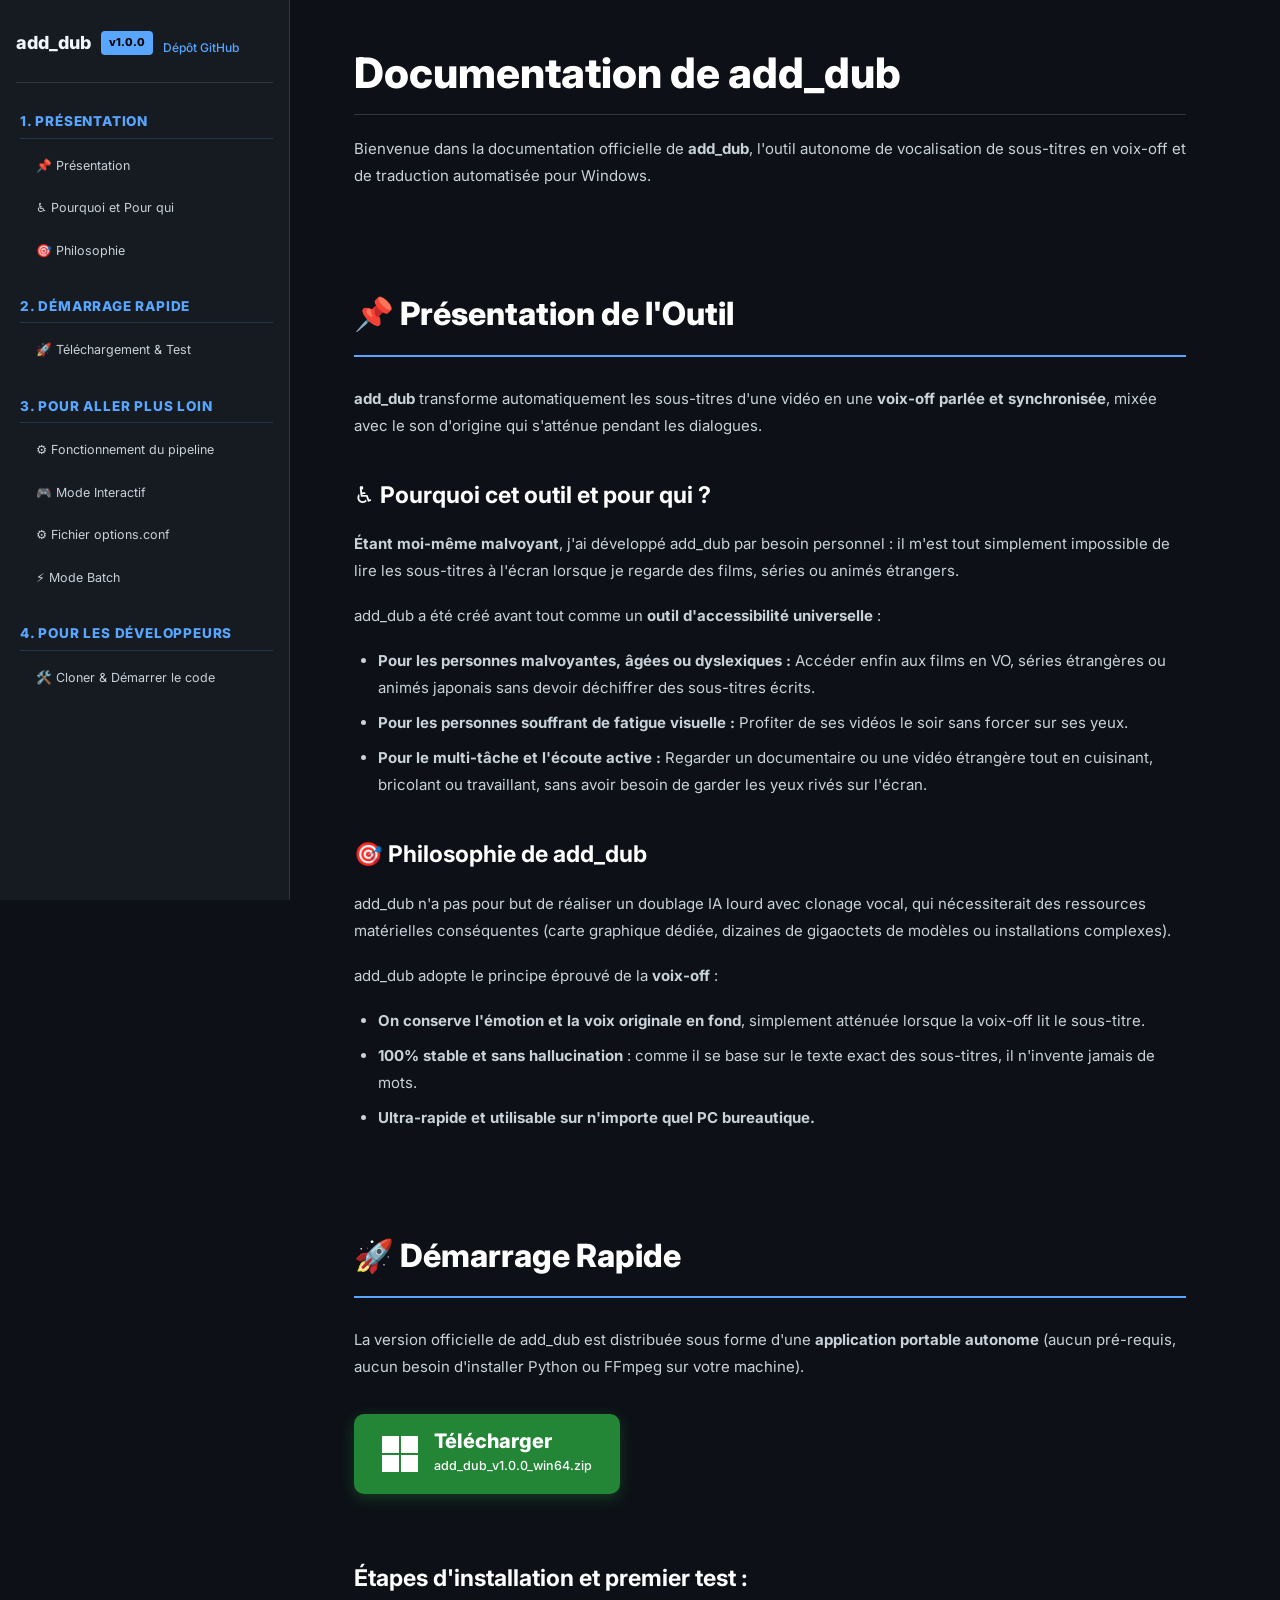
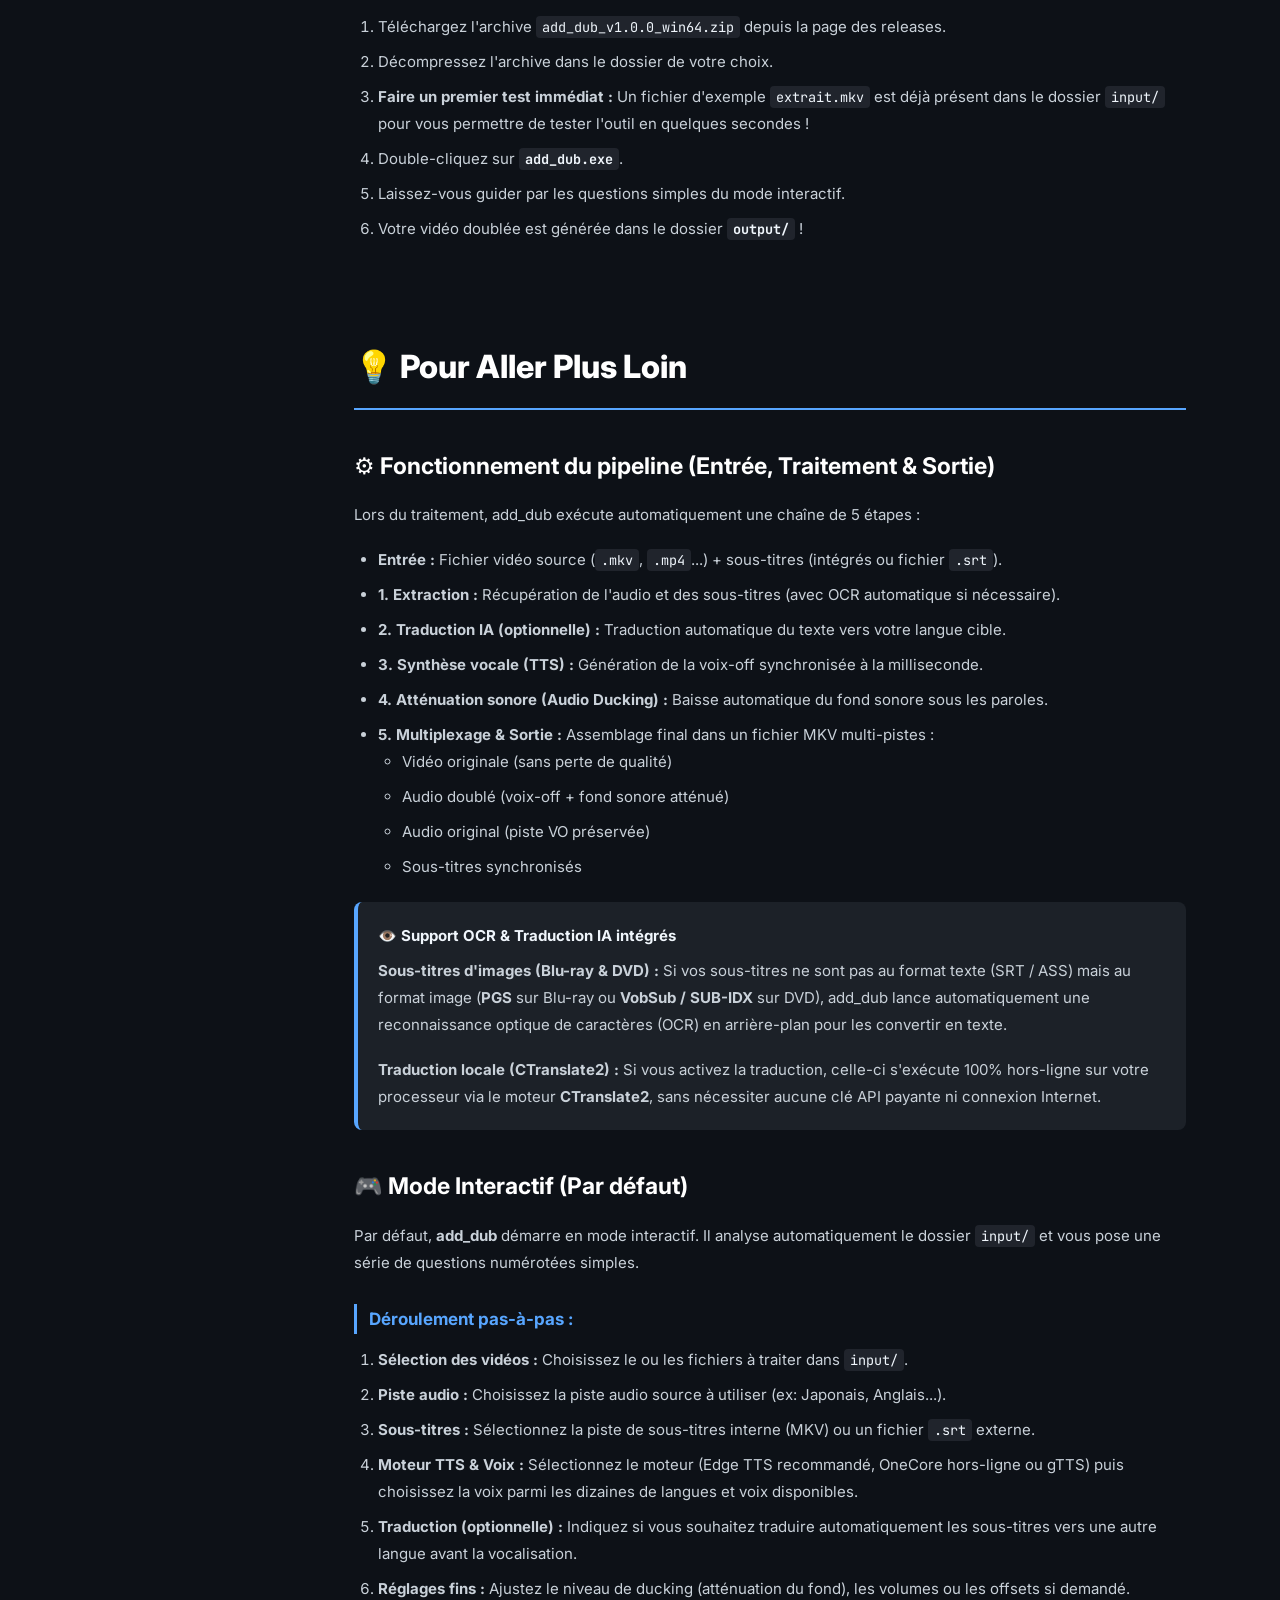
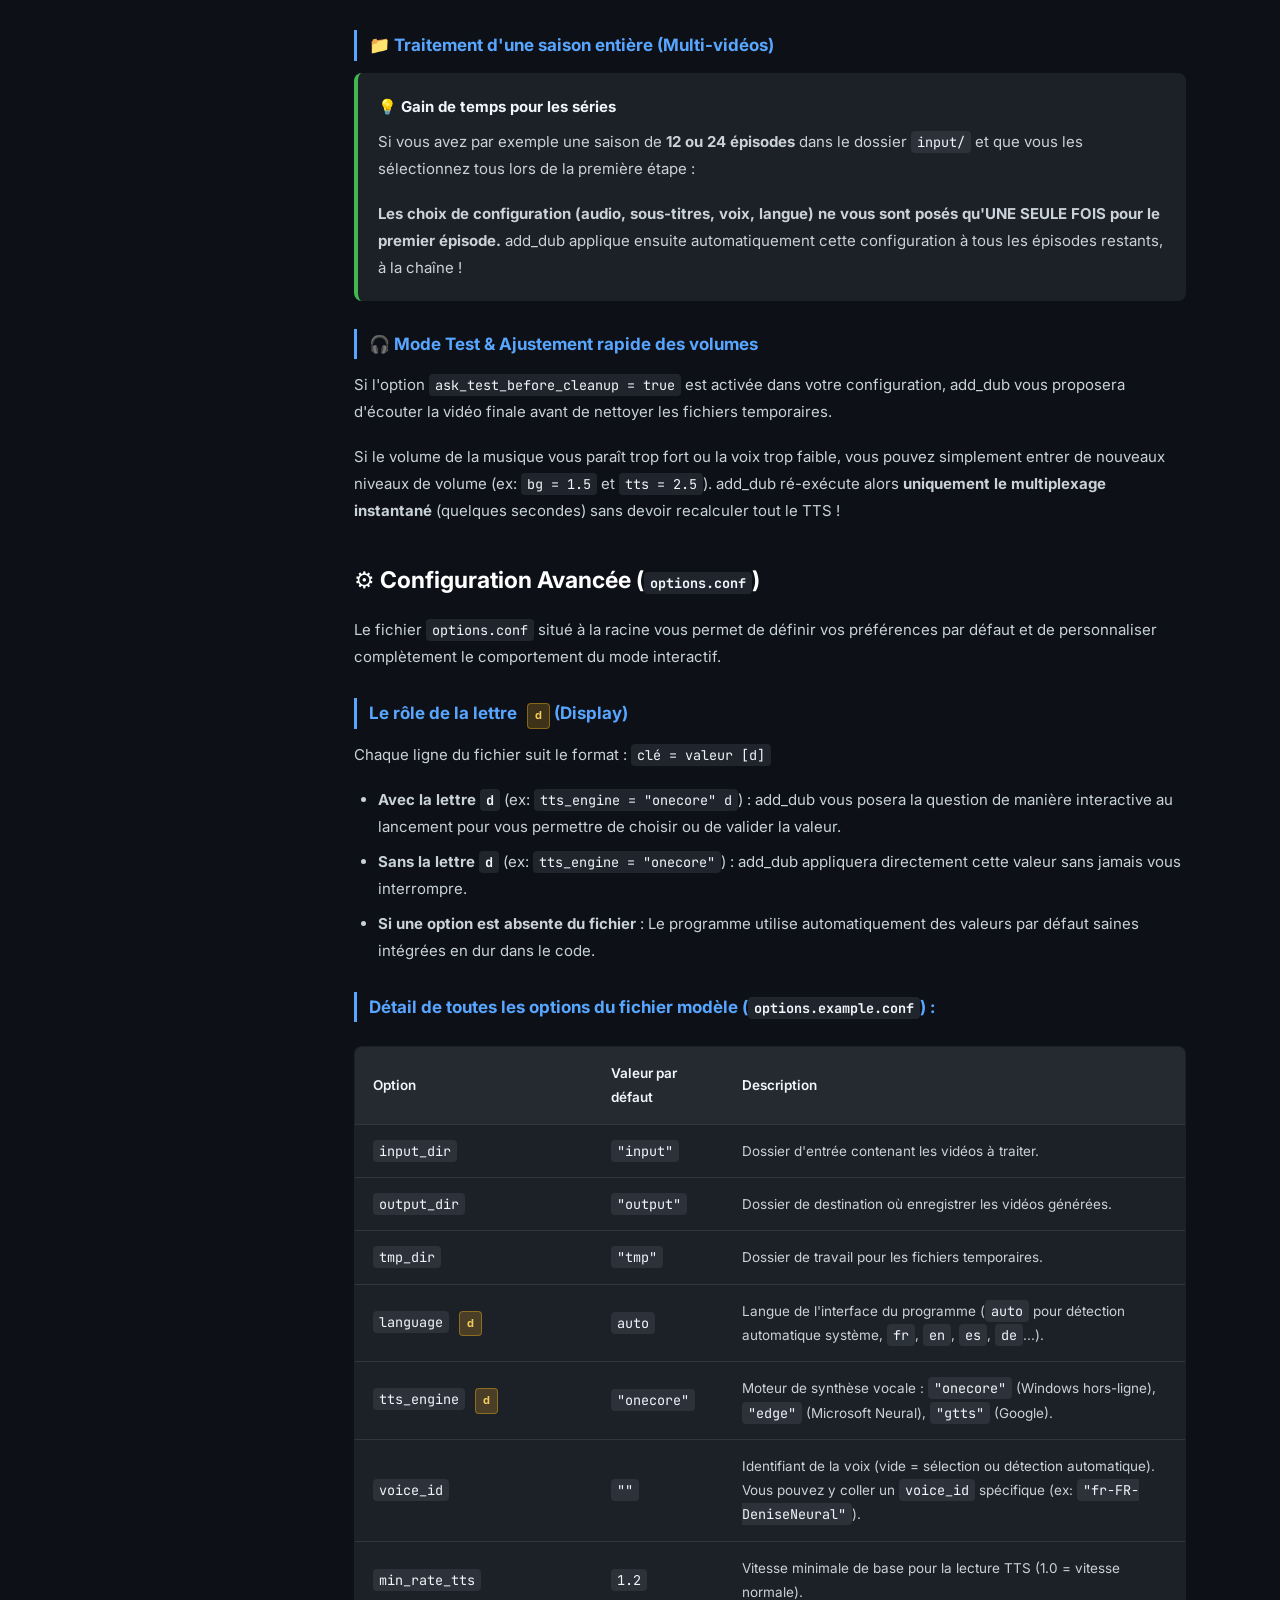
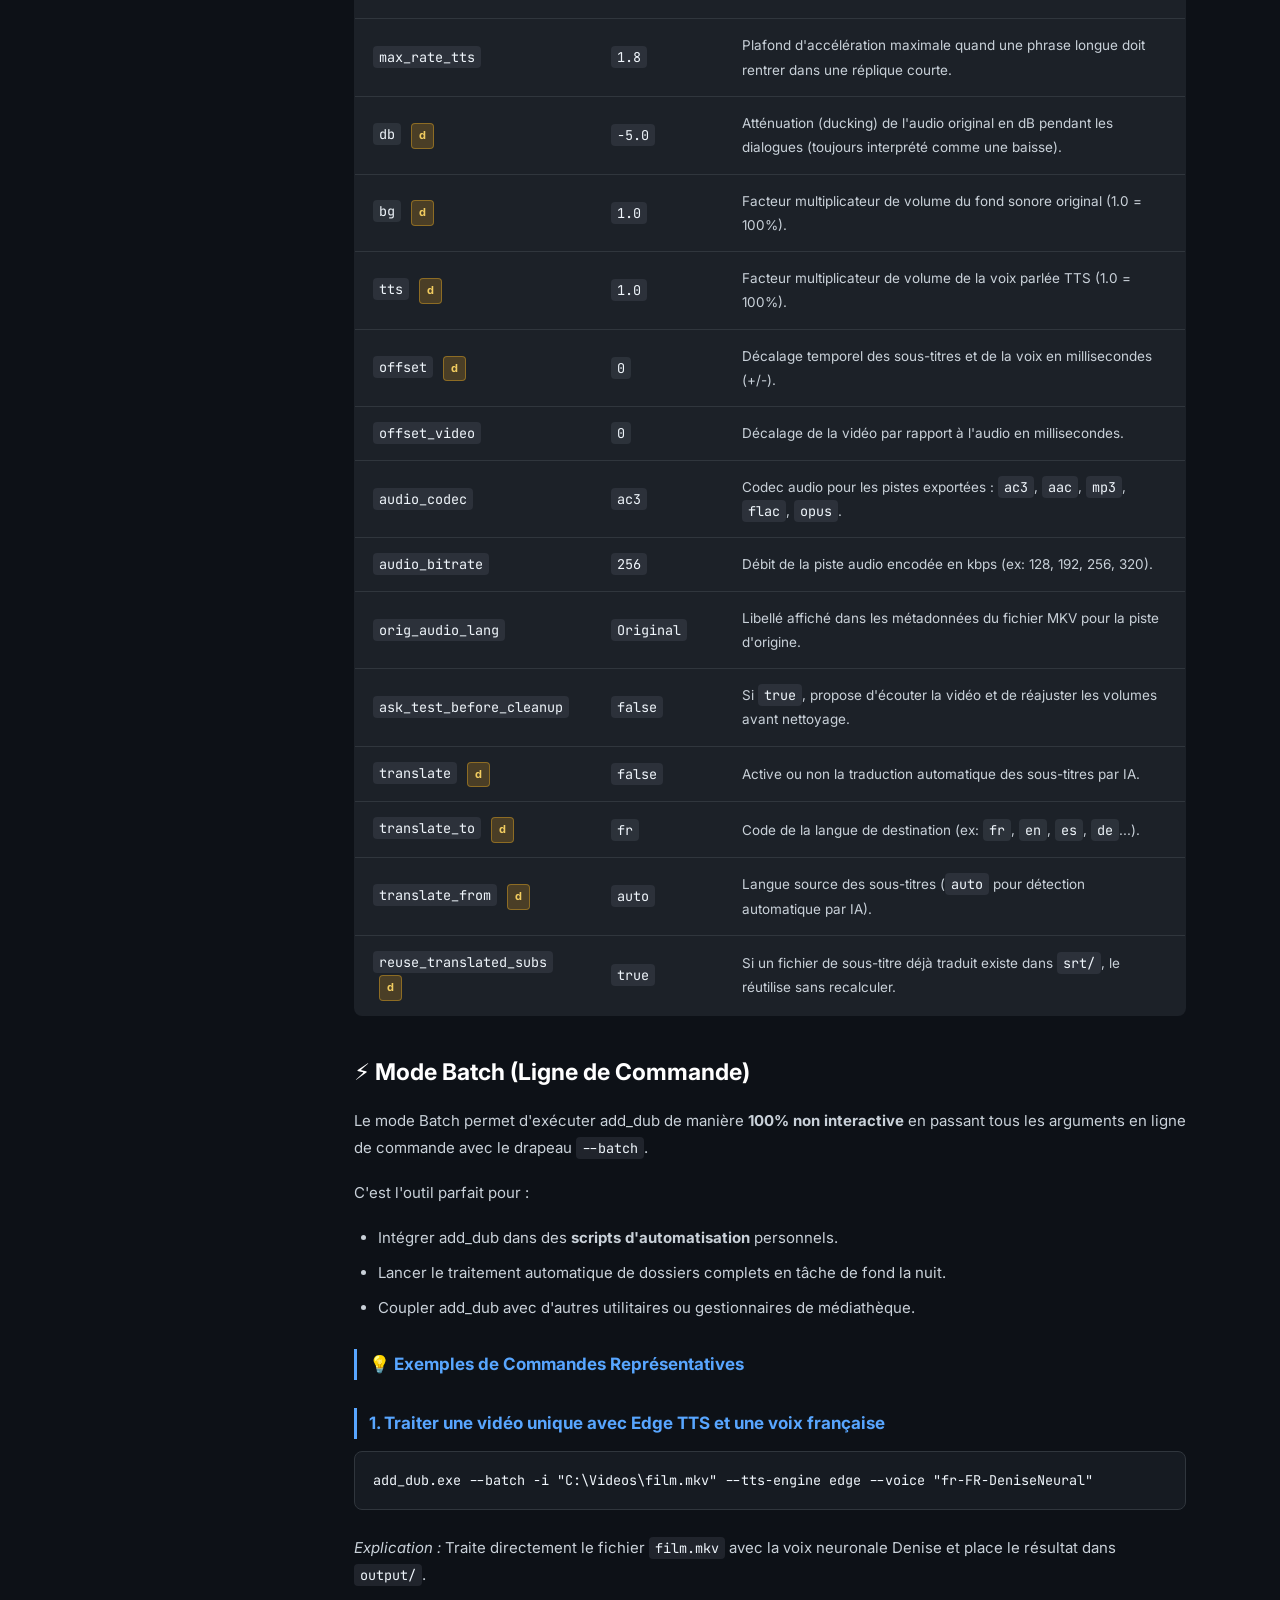
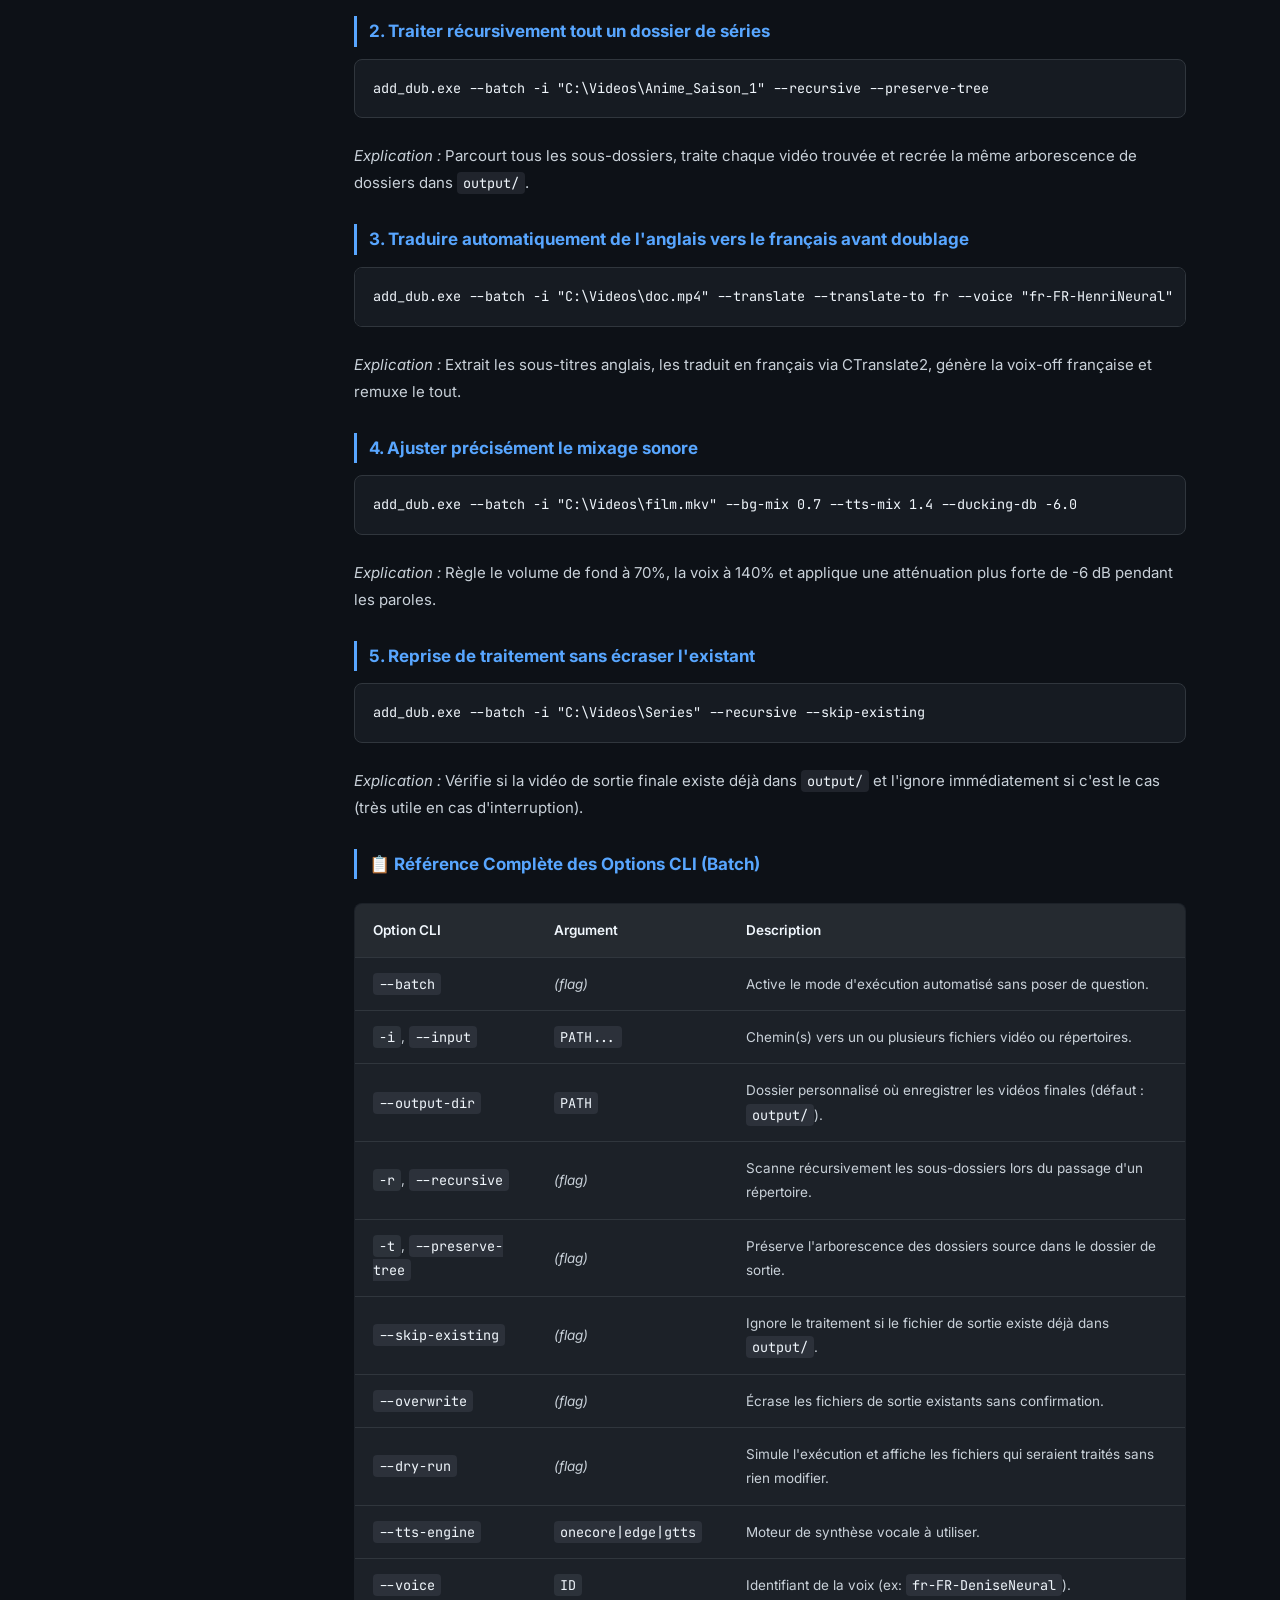
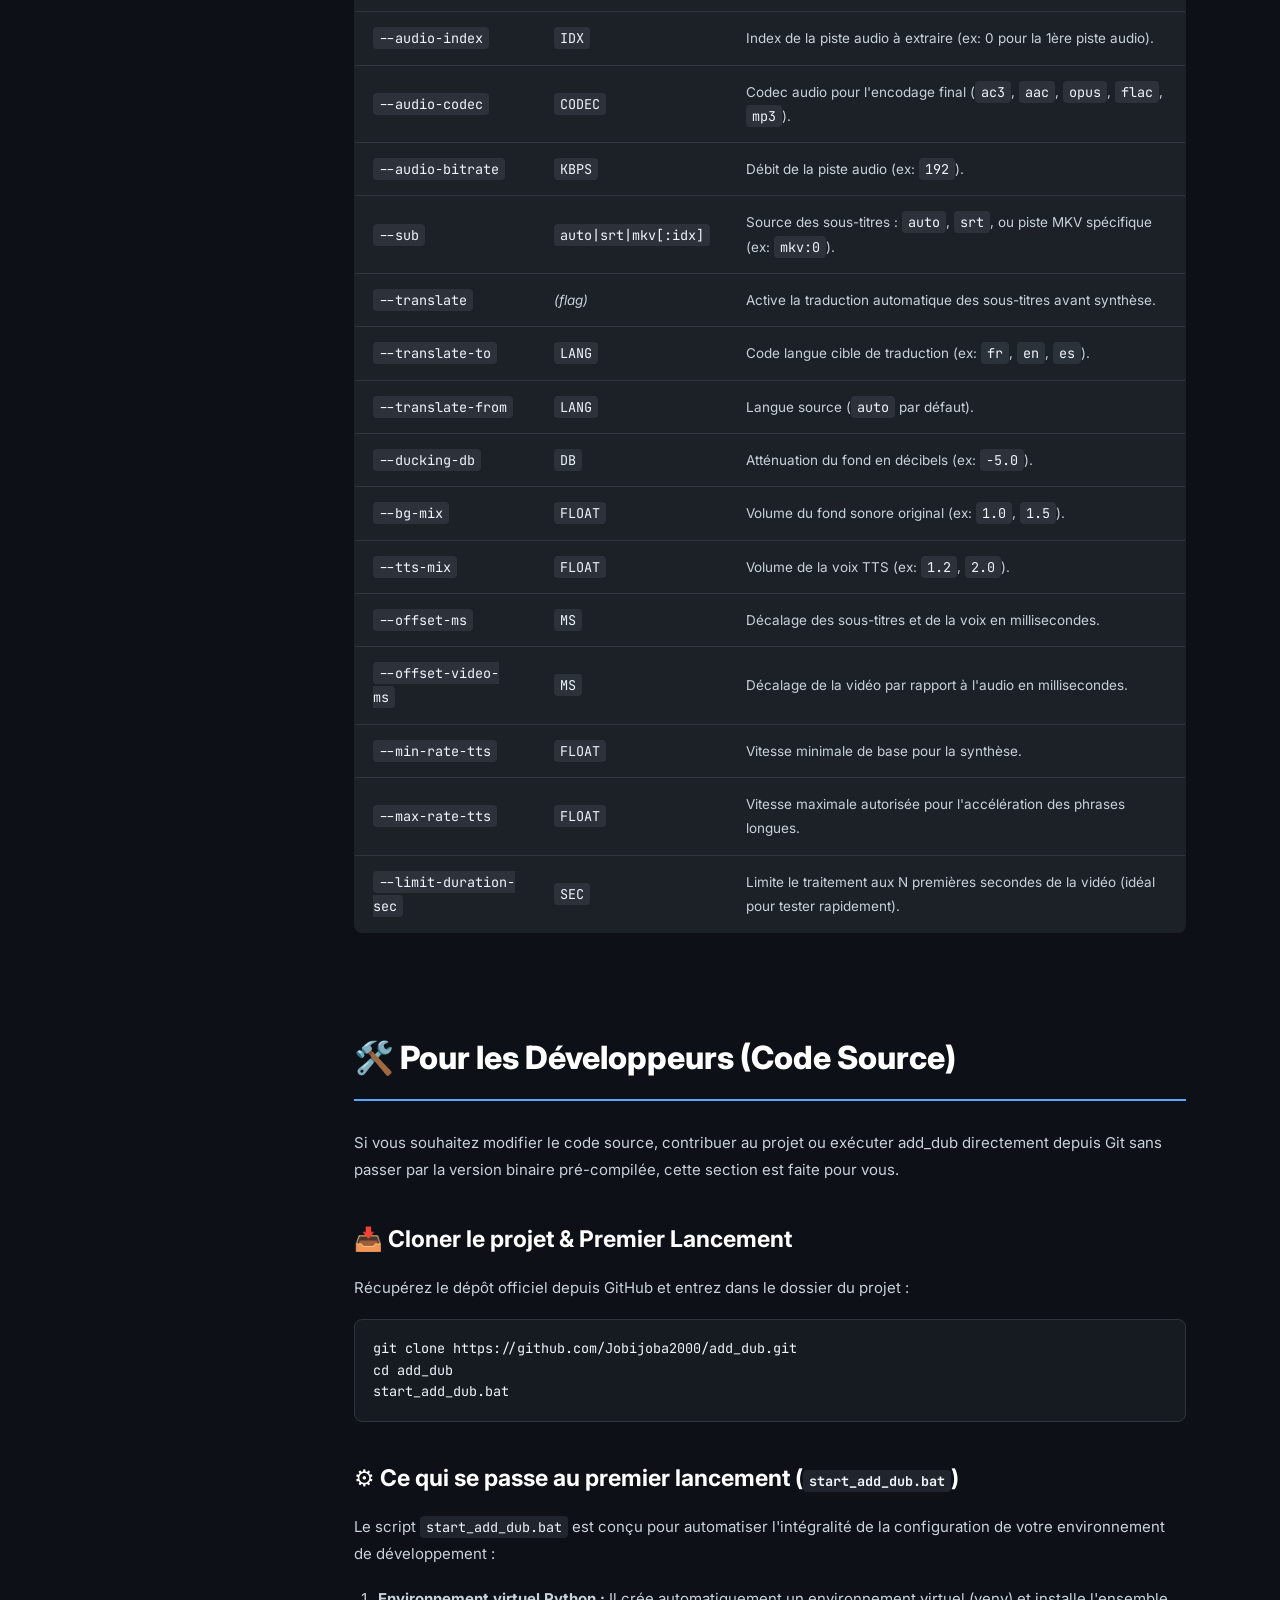
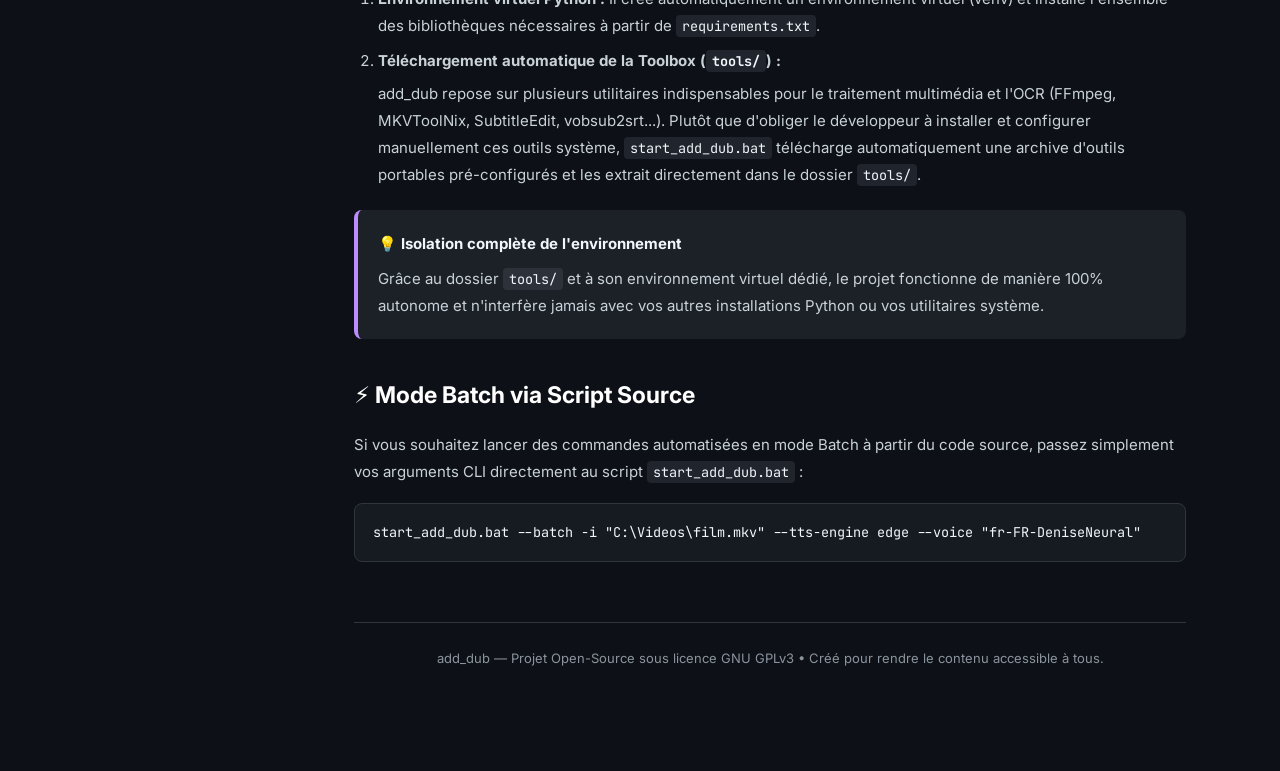
==== commit e3cb3cda: "docs: switch license from MIT to GNU GPLv3" ====
--- a/docs/index.html
+++ b/docs/index.html
@@ -1043,7 +1043,7 @@
 
         <div
             style="margin-top: 60px; padding-top: 24px; border-top: 1px solid var(--border-color); text-align: center; color: var(--text-muted); font-size: 13px;">
-            add_dub — Projet Open-Source sous licence MIT • Créé pour rendre le contenu accessible à tous.
+            add_dub — Projet Open-Source sous licence GNU GPLv3 • Créé pour rendre le contenu accessible à tous.
         </div>
 
     </main>
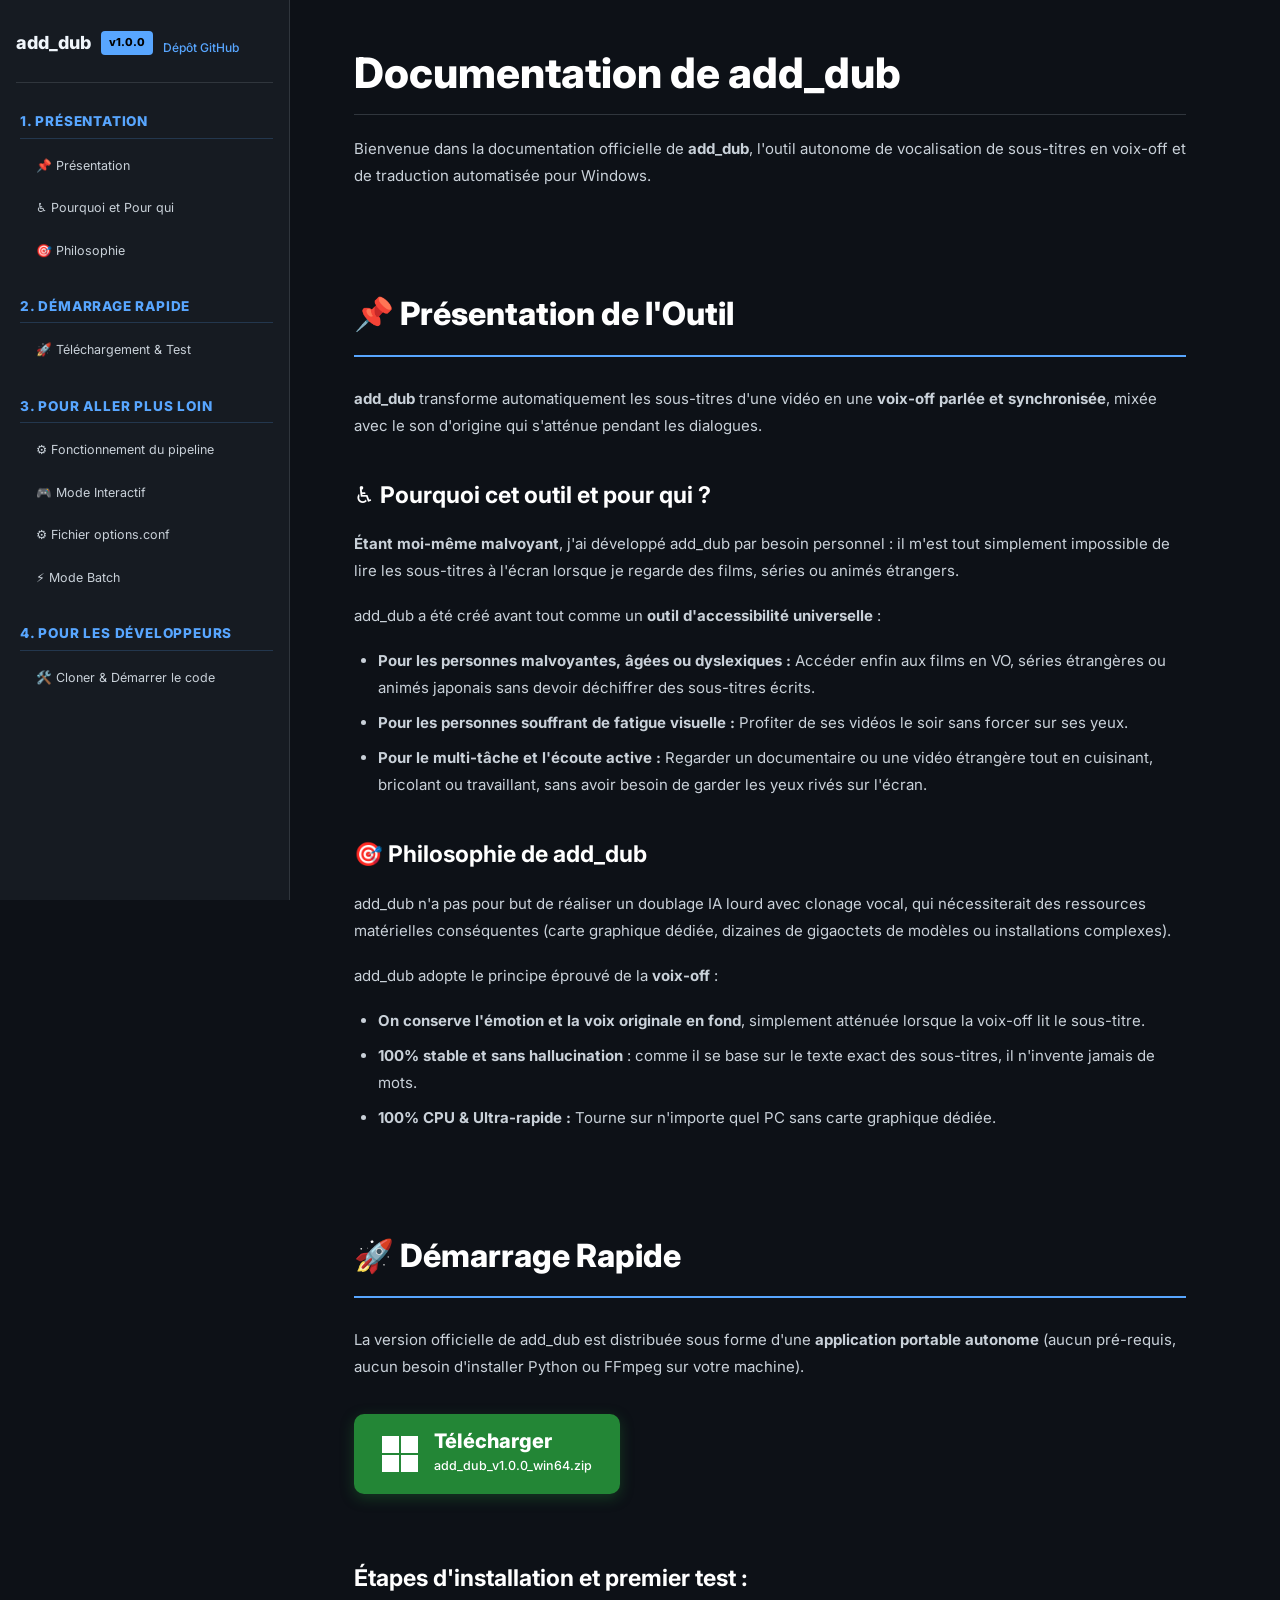
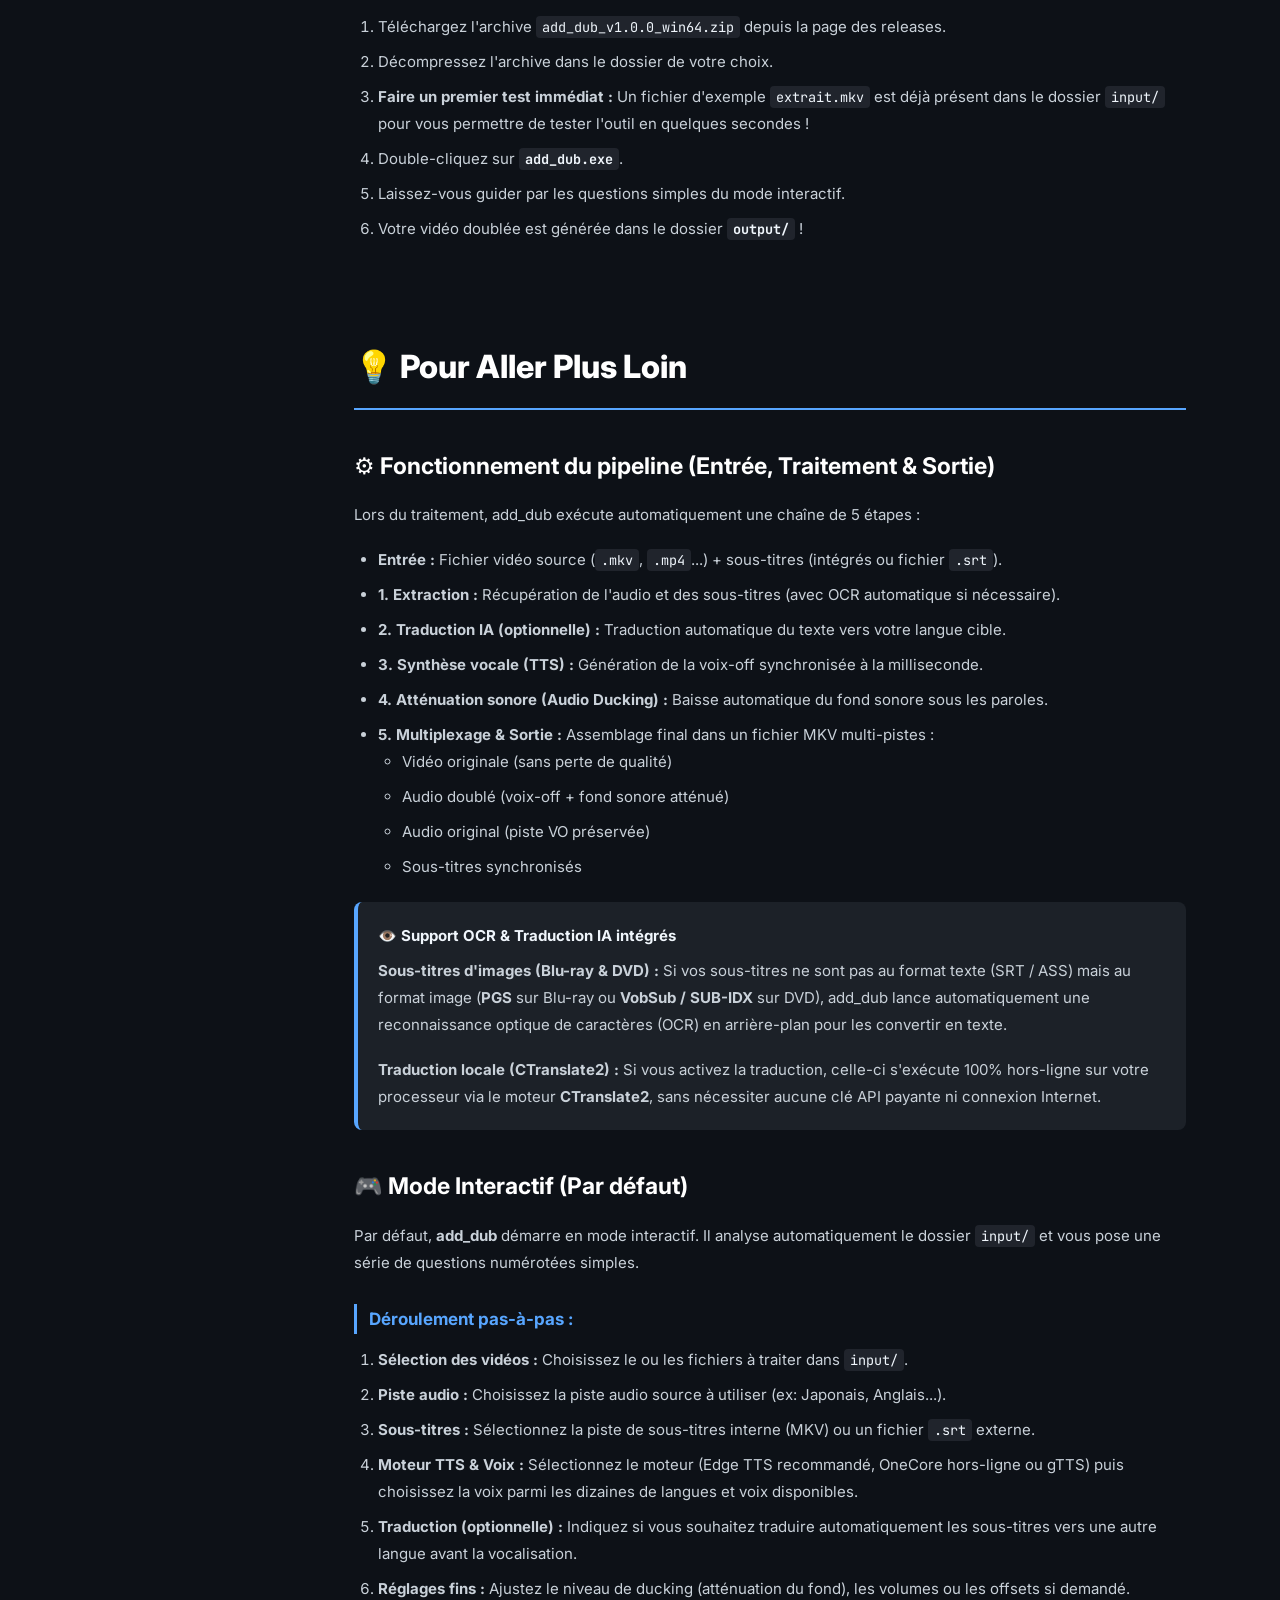
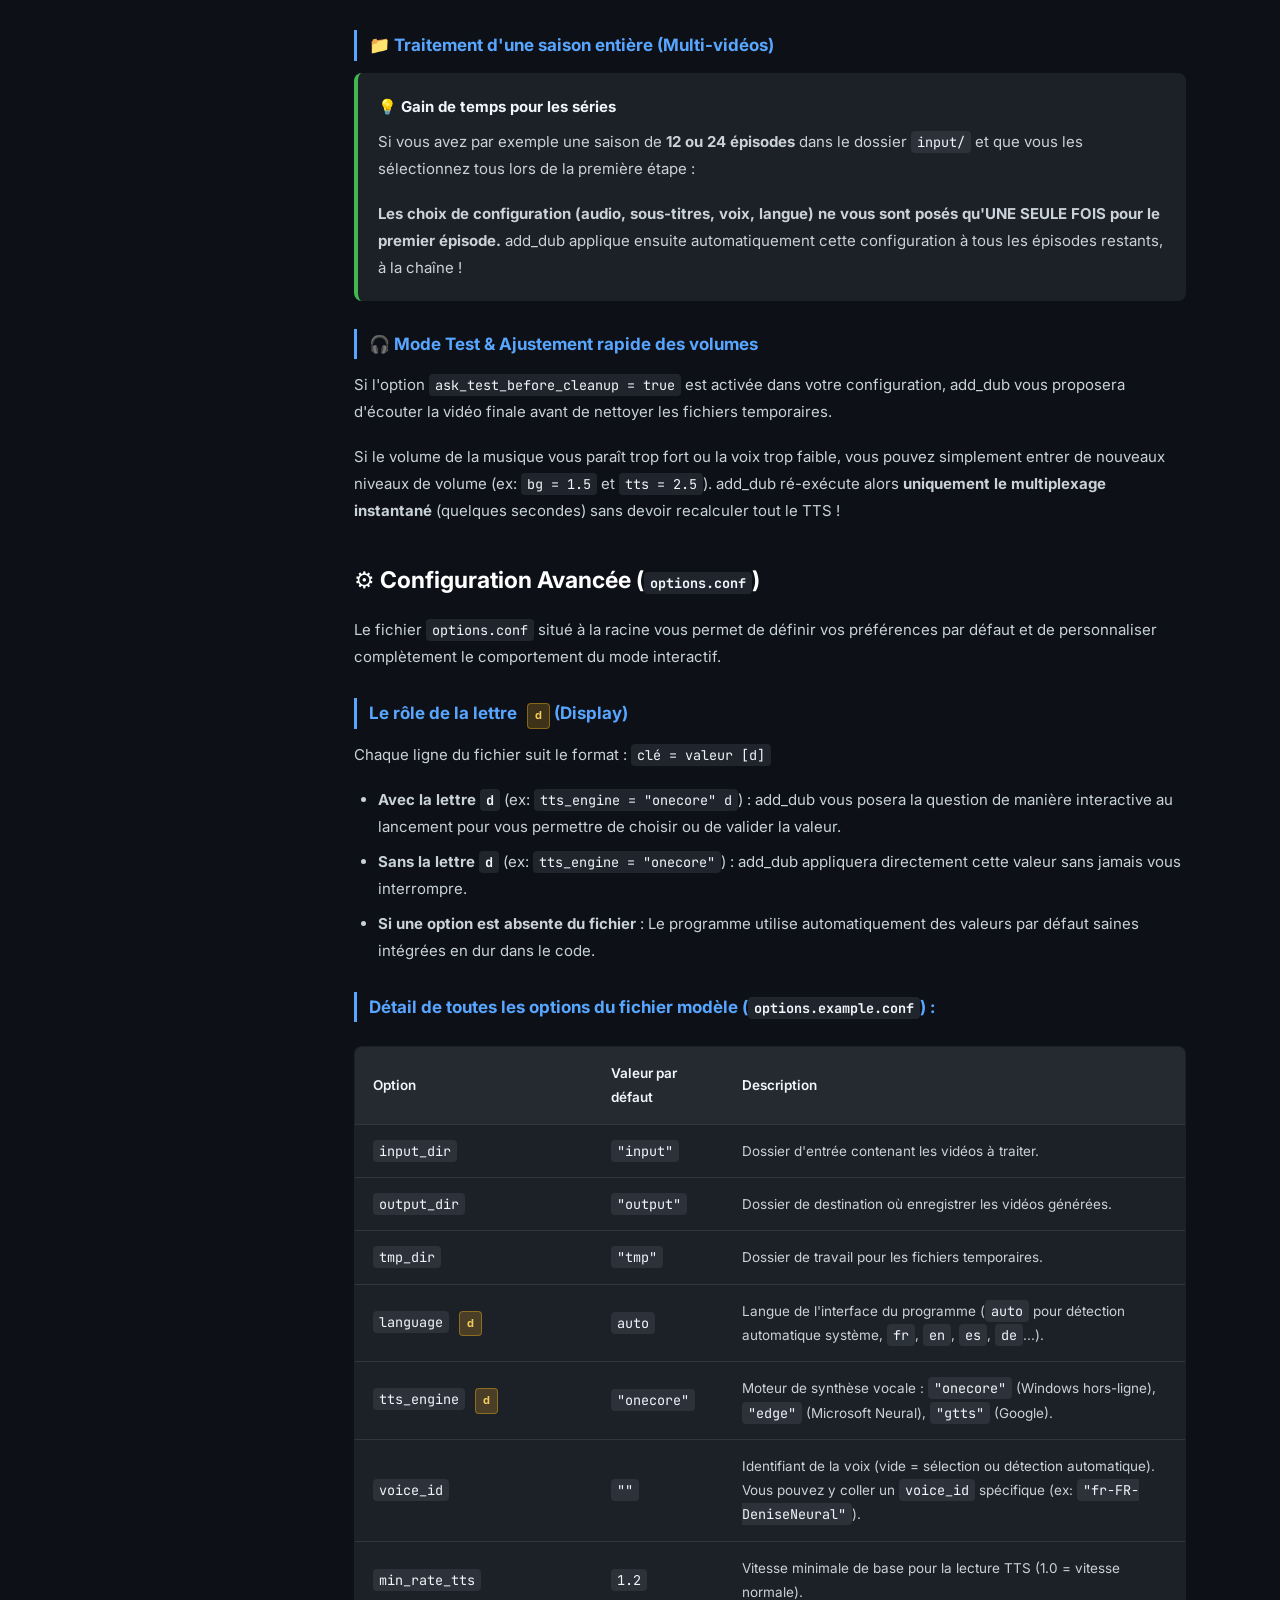
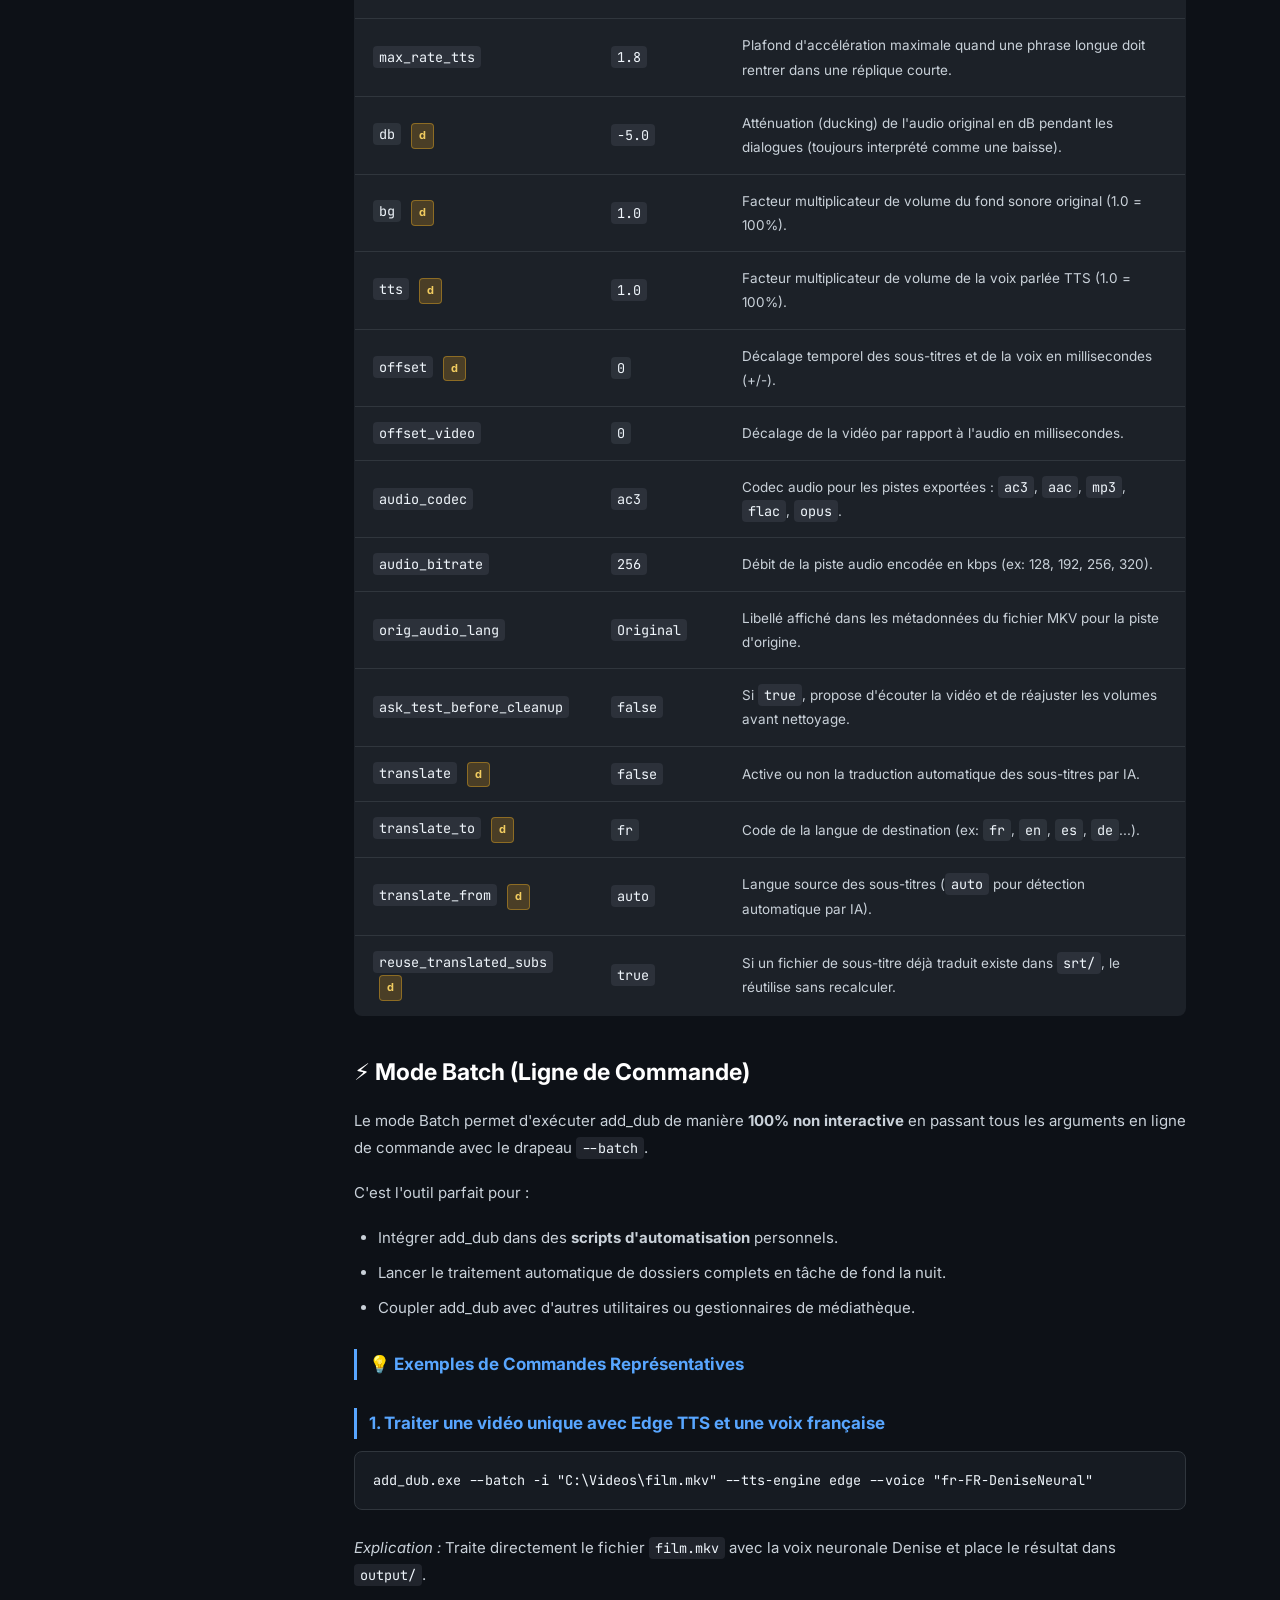
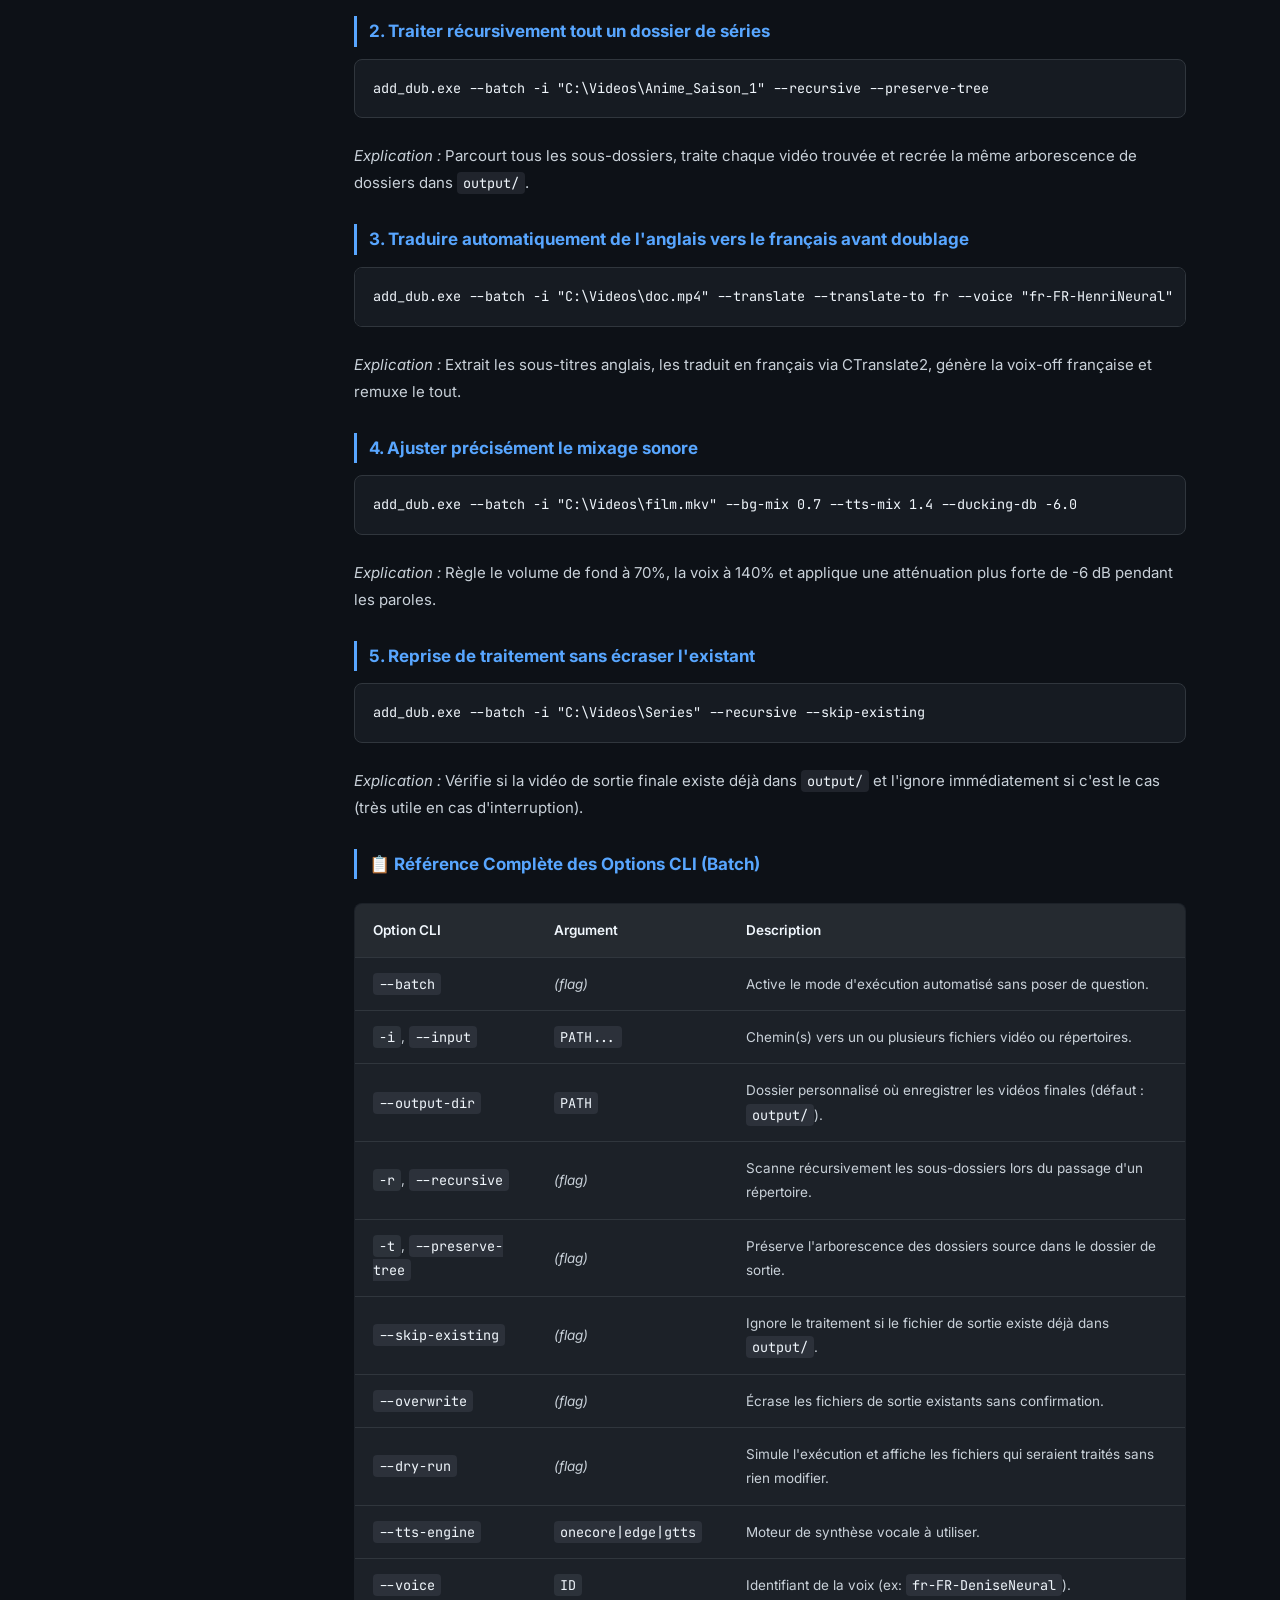
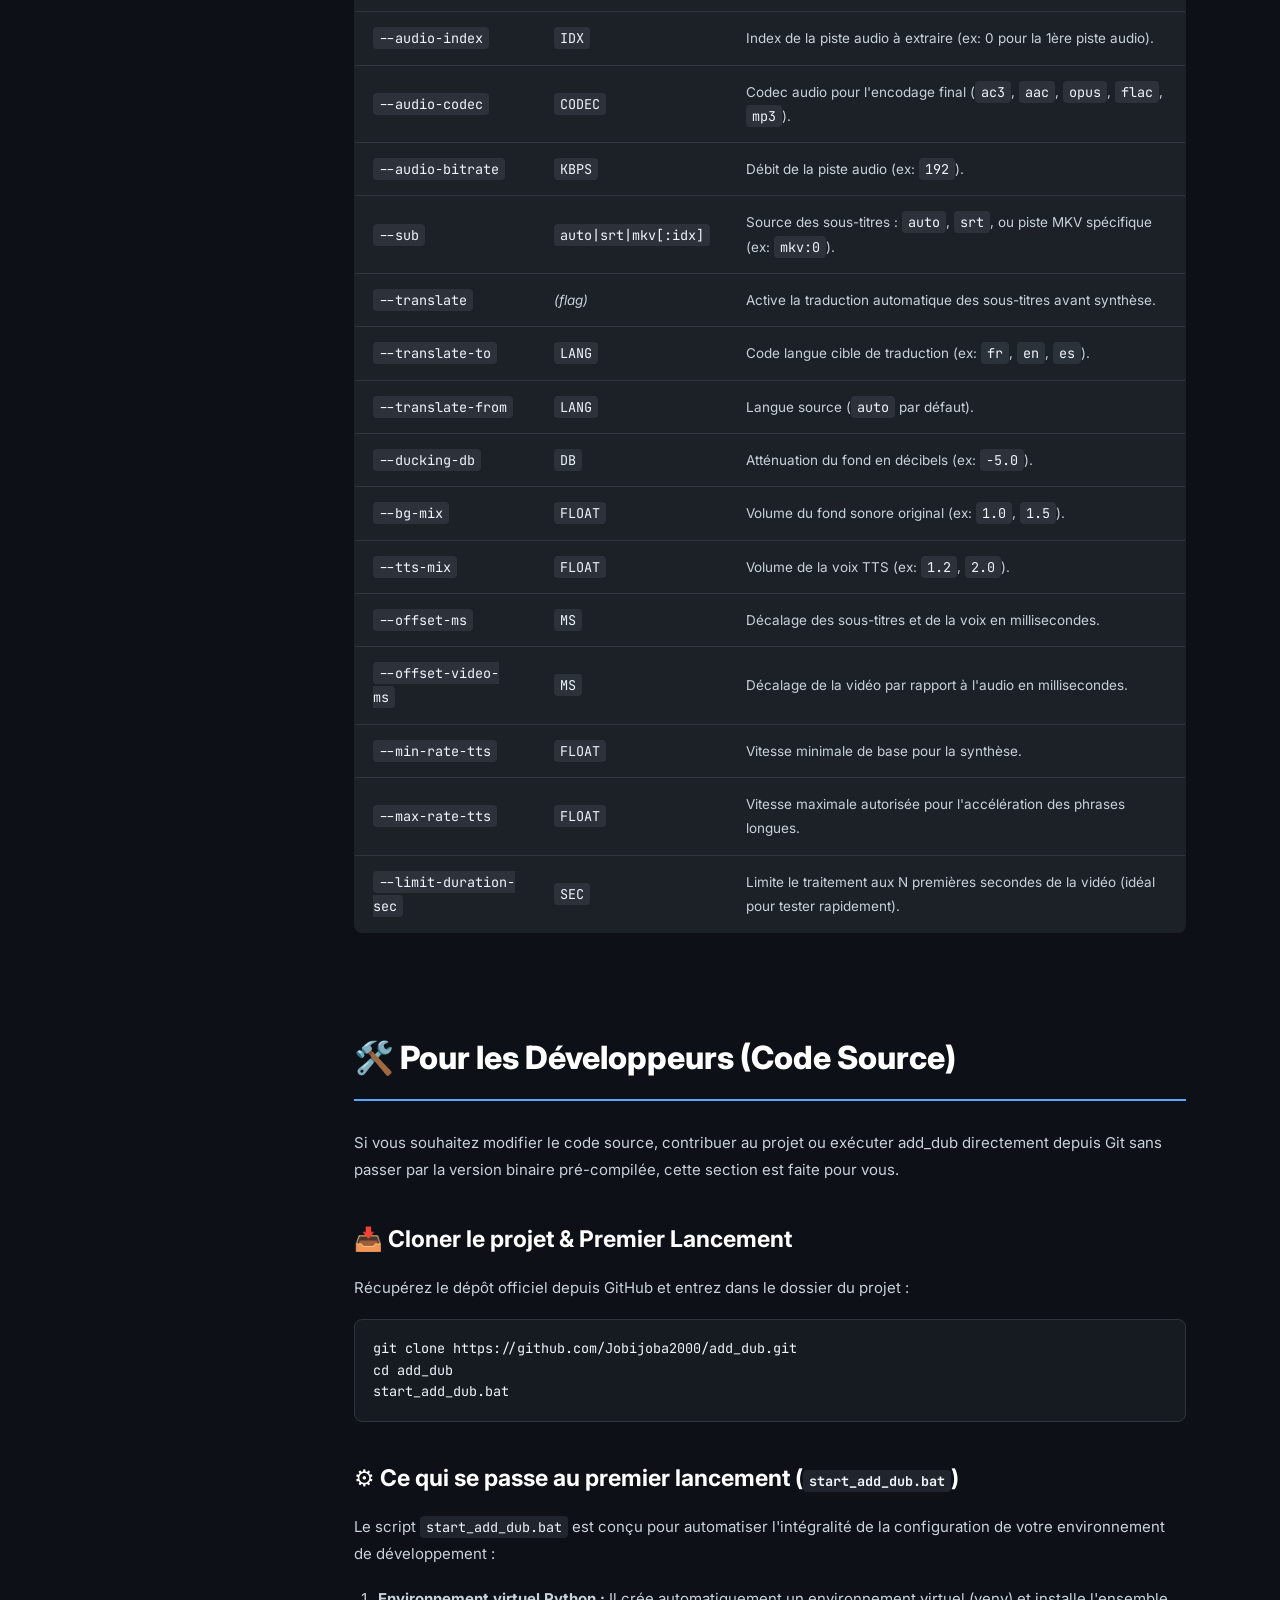
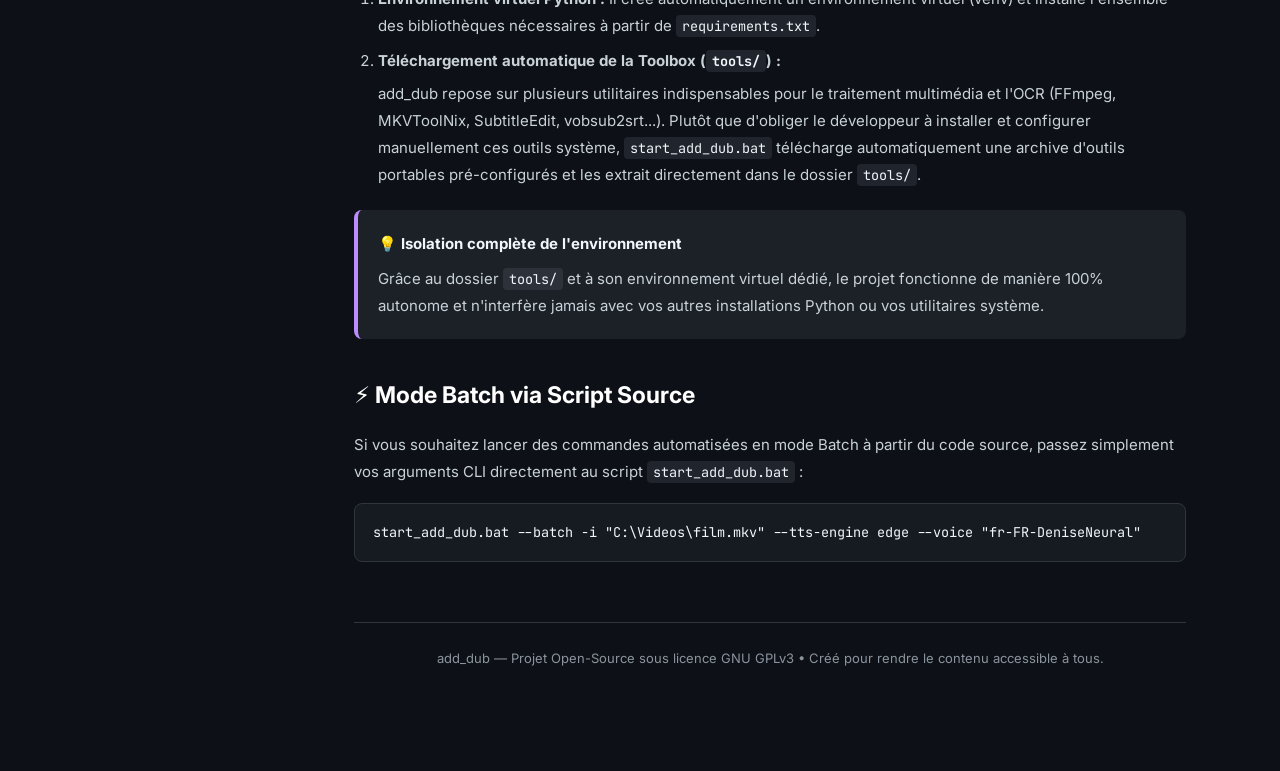
==== commit 94753d06: "docs: add 100% CPU feature highlight" ====
--- a/docs/index.html
+++ b/docs/index.html
@@ -602,7 +602,7 @@
         <ul>
             <li><strong>On conserve l'émotion et la voix originale en fond</strong>, simplement atténuée lorsque la voix-off lit le sous-titre.</li>
             <li><strong>100% stable et sans hallucination</strong> : comme il se base sur le texte exact des sous-titres, il n'invente jamais de mots.</li>
-            <li><strong>Ultra-rapide et utilisable sur n'importe quel PC bureautique.</strong></li>
+            <li><strong>100% CPU & Ultra-rapide :</strong> Tourne sur n'importe quel PC sans carte graphique dédiée.</li>
         </ul>
 
         <!-- Section 2 : Démarrage Rapide -->
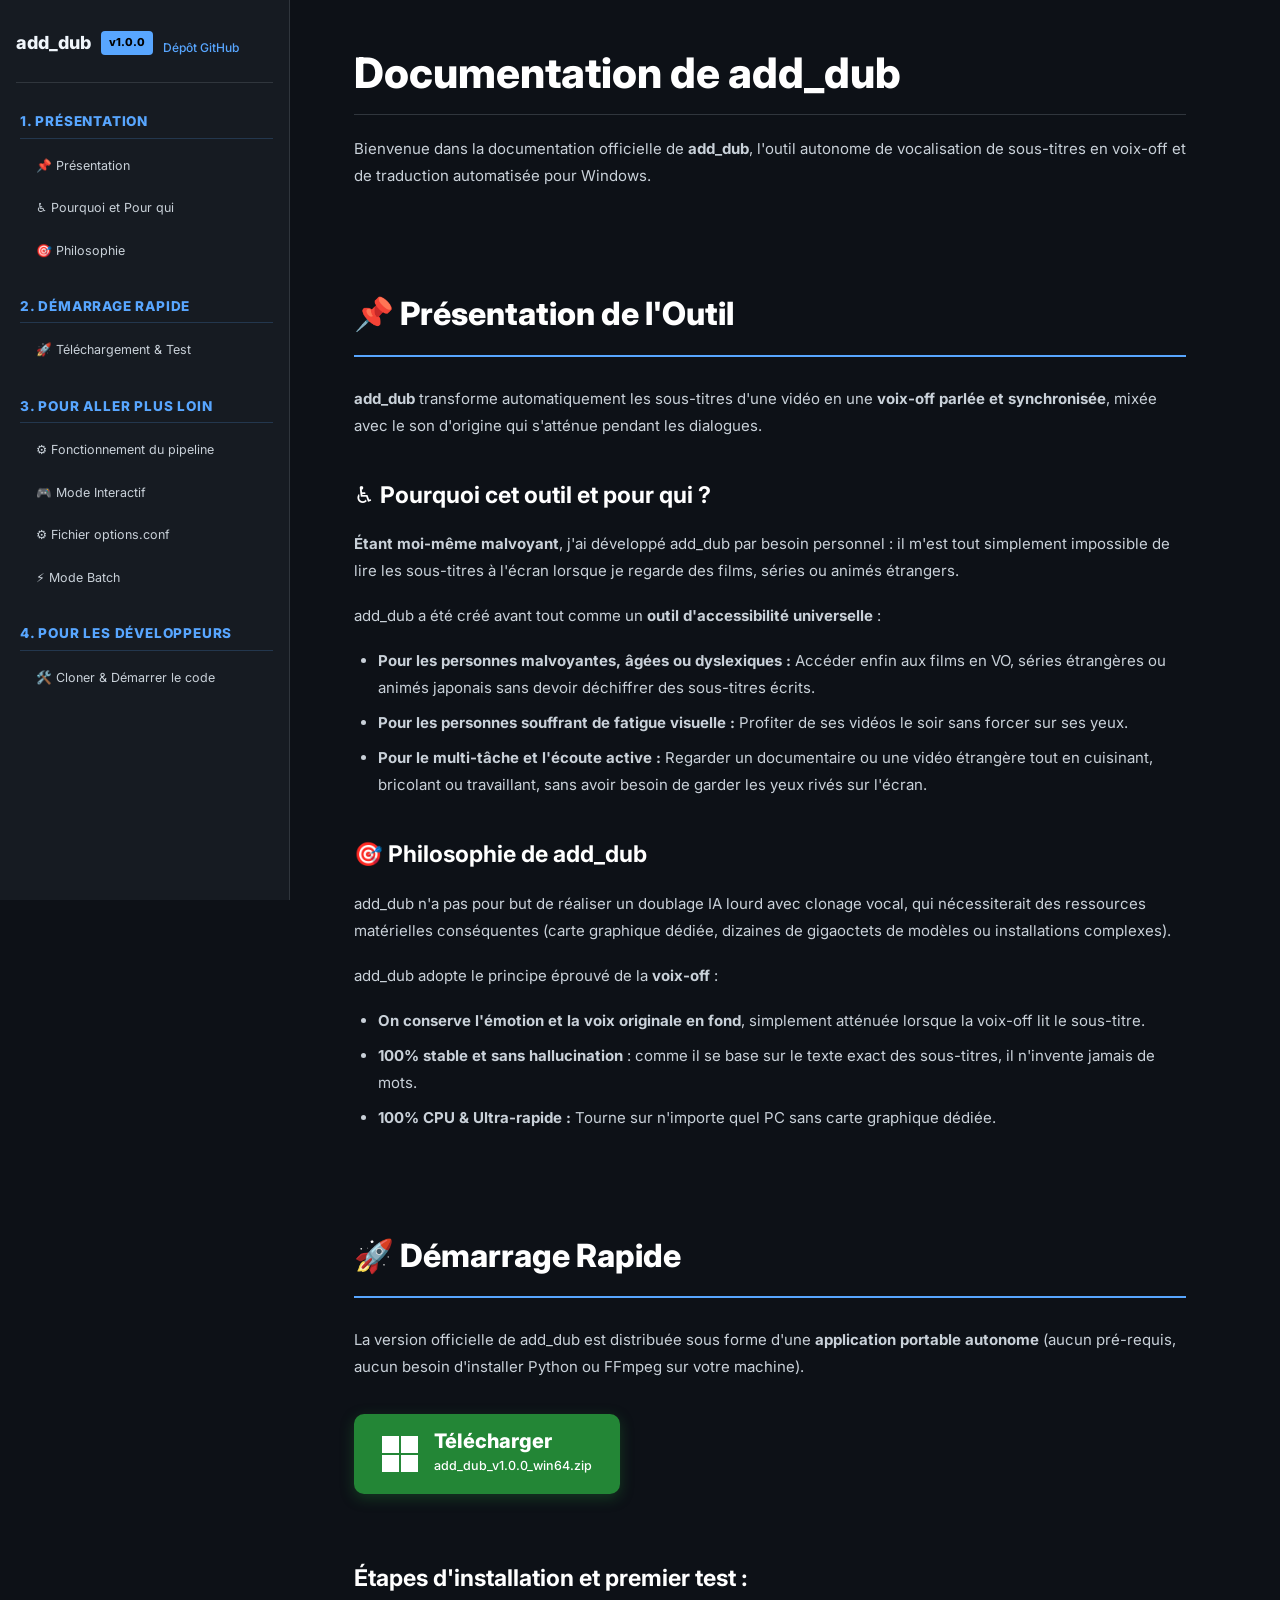
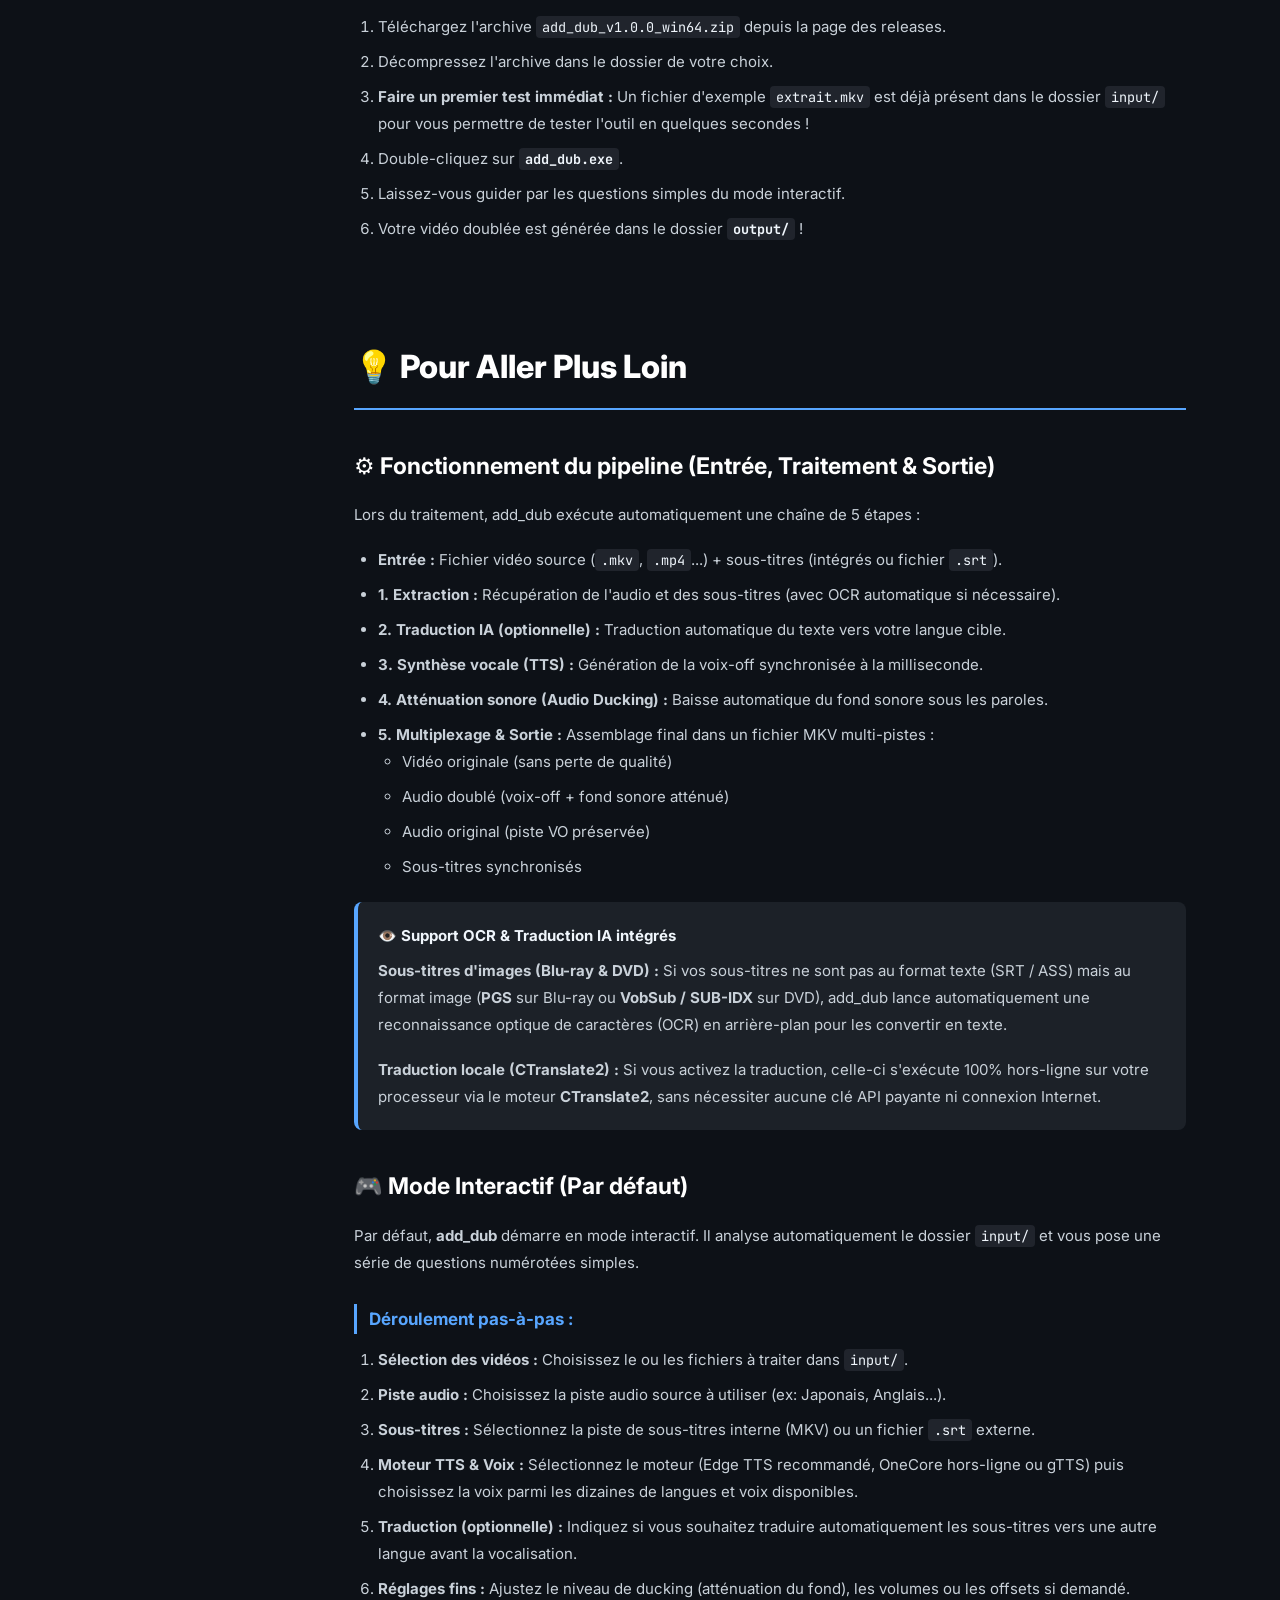
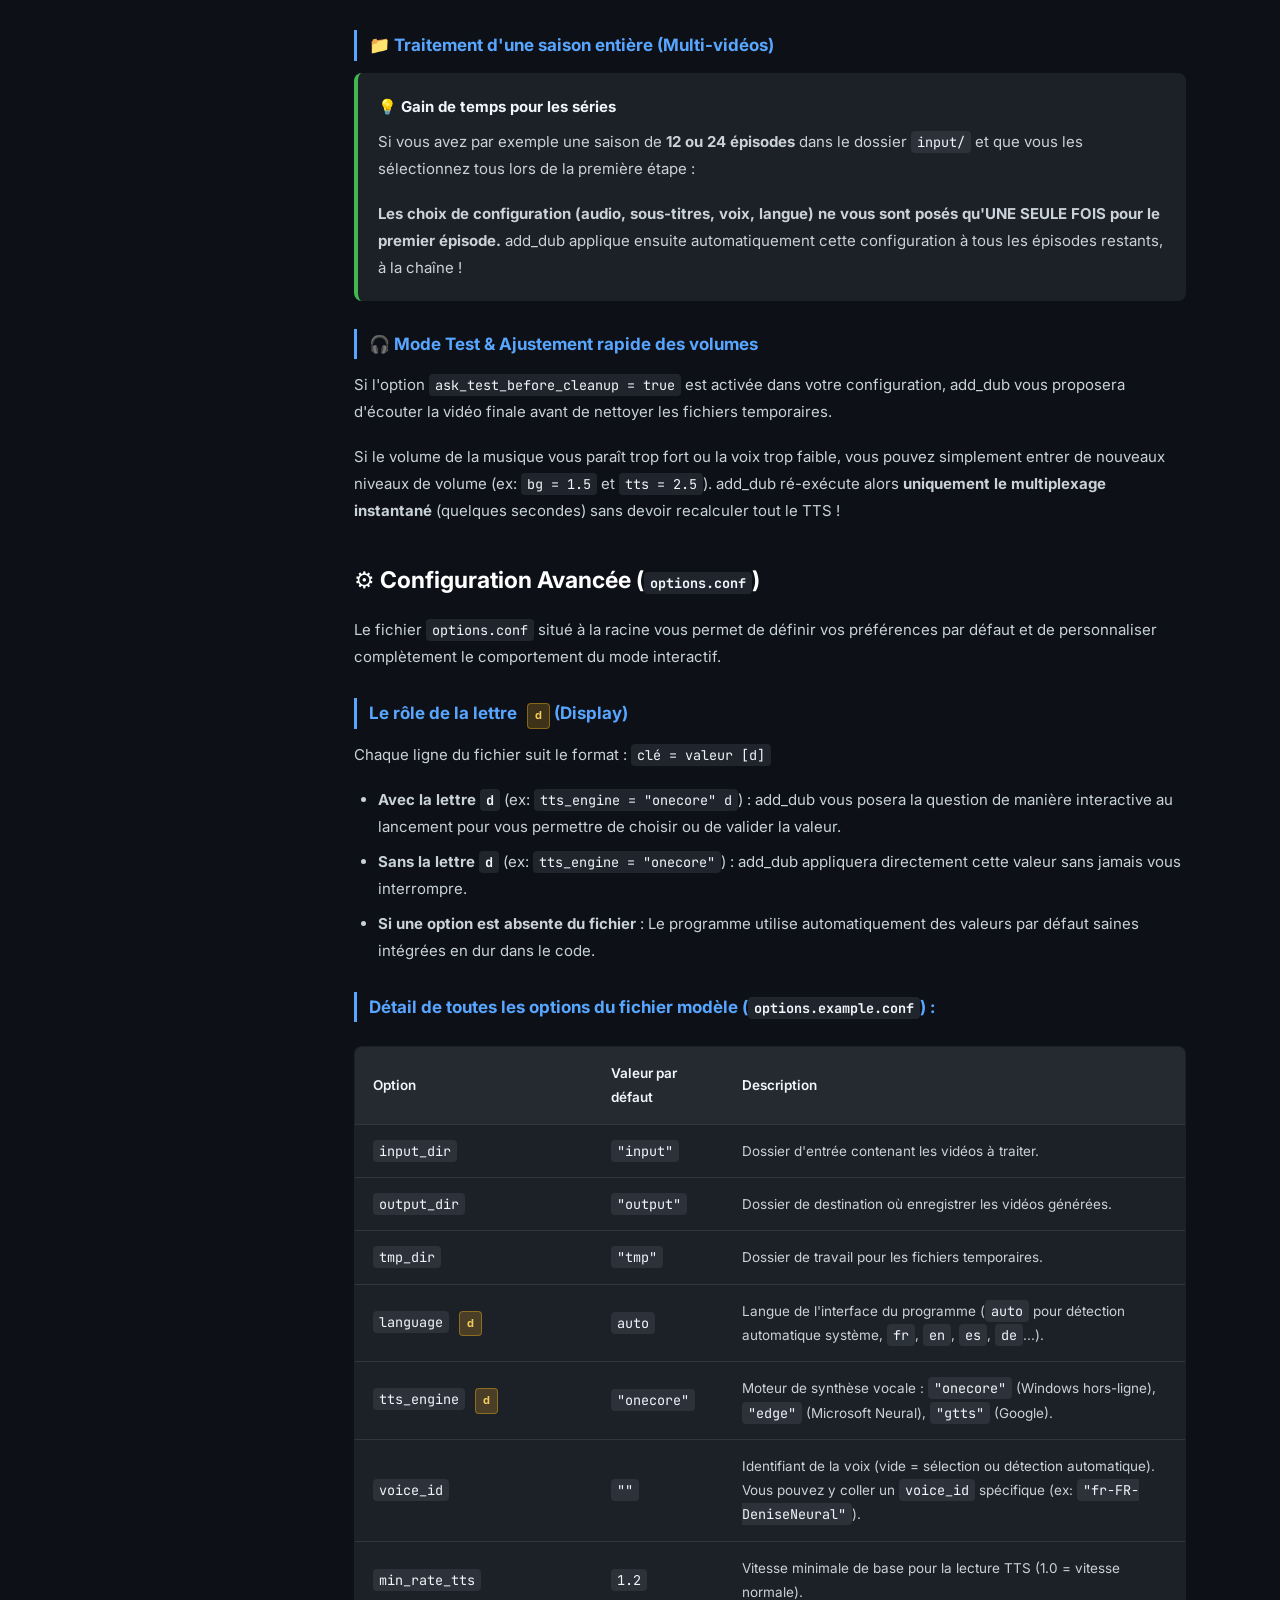
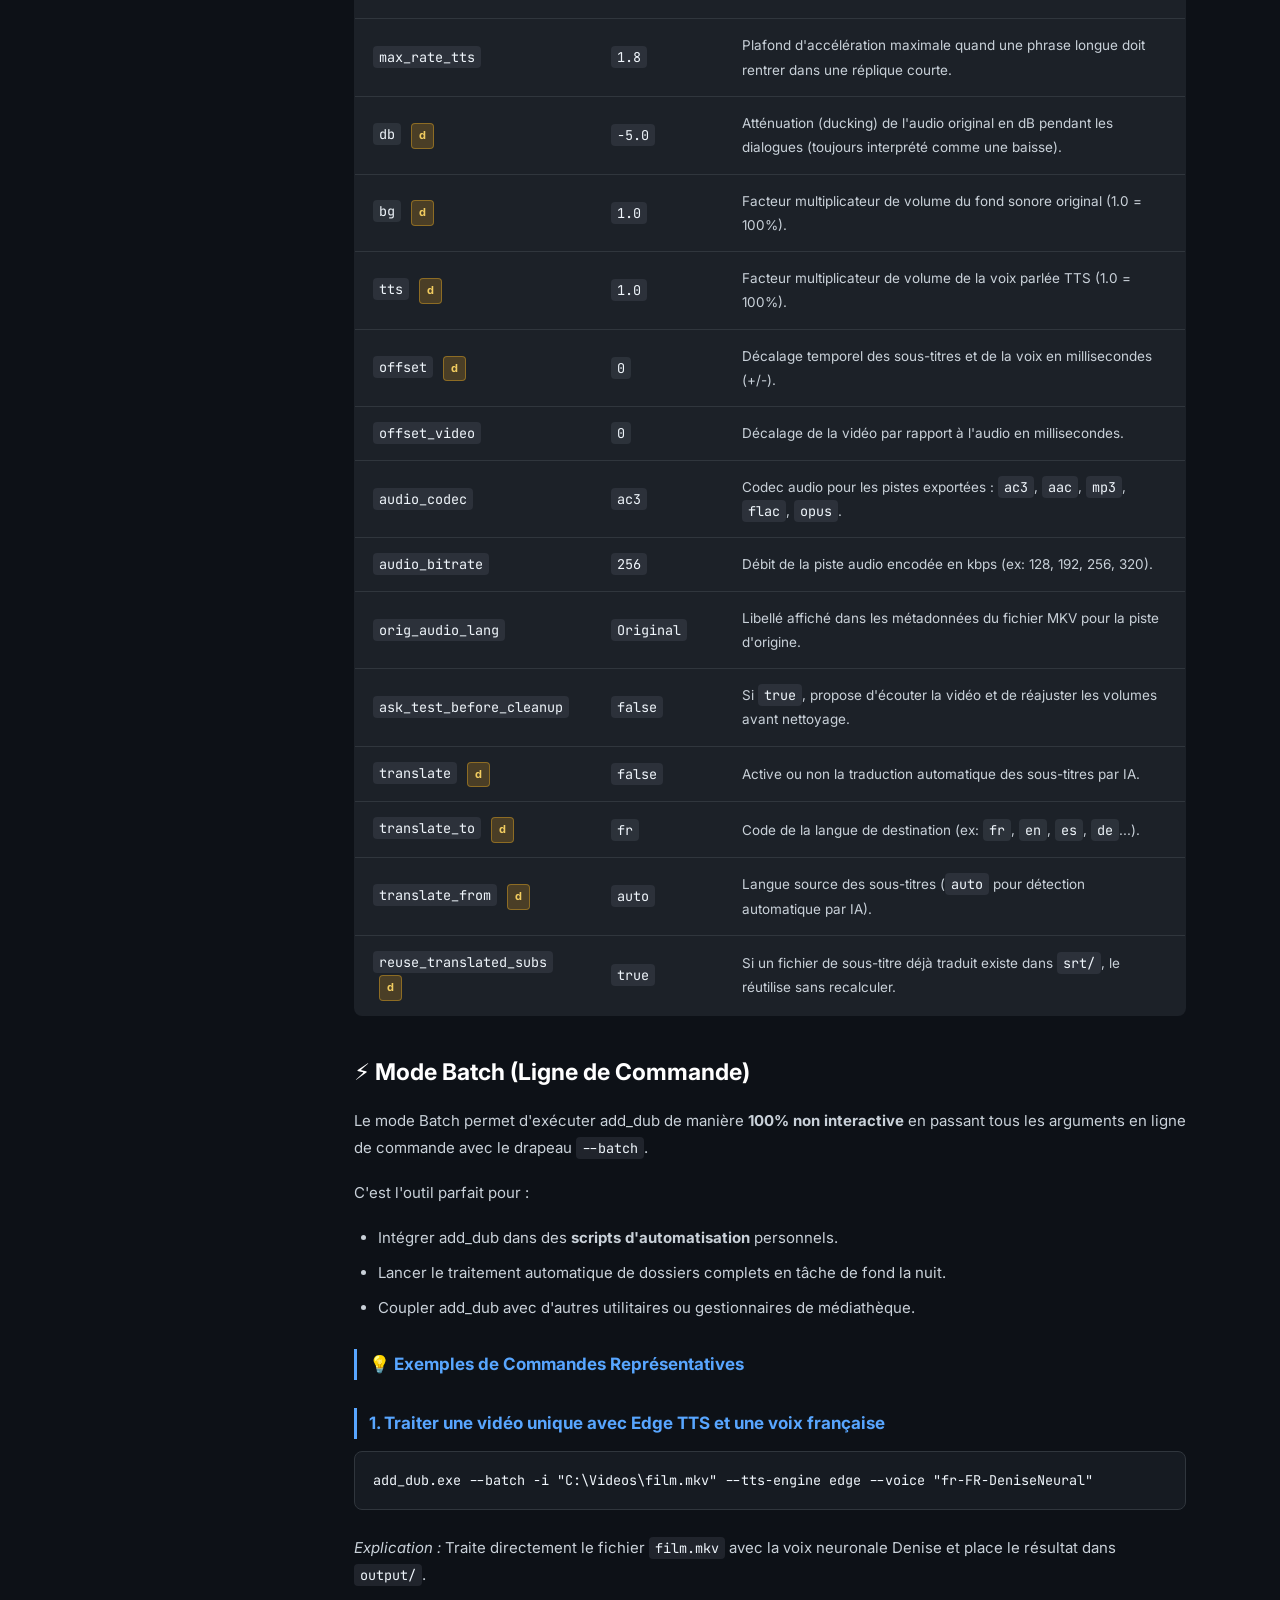
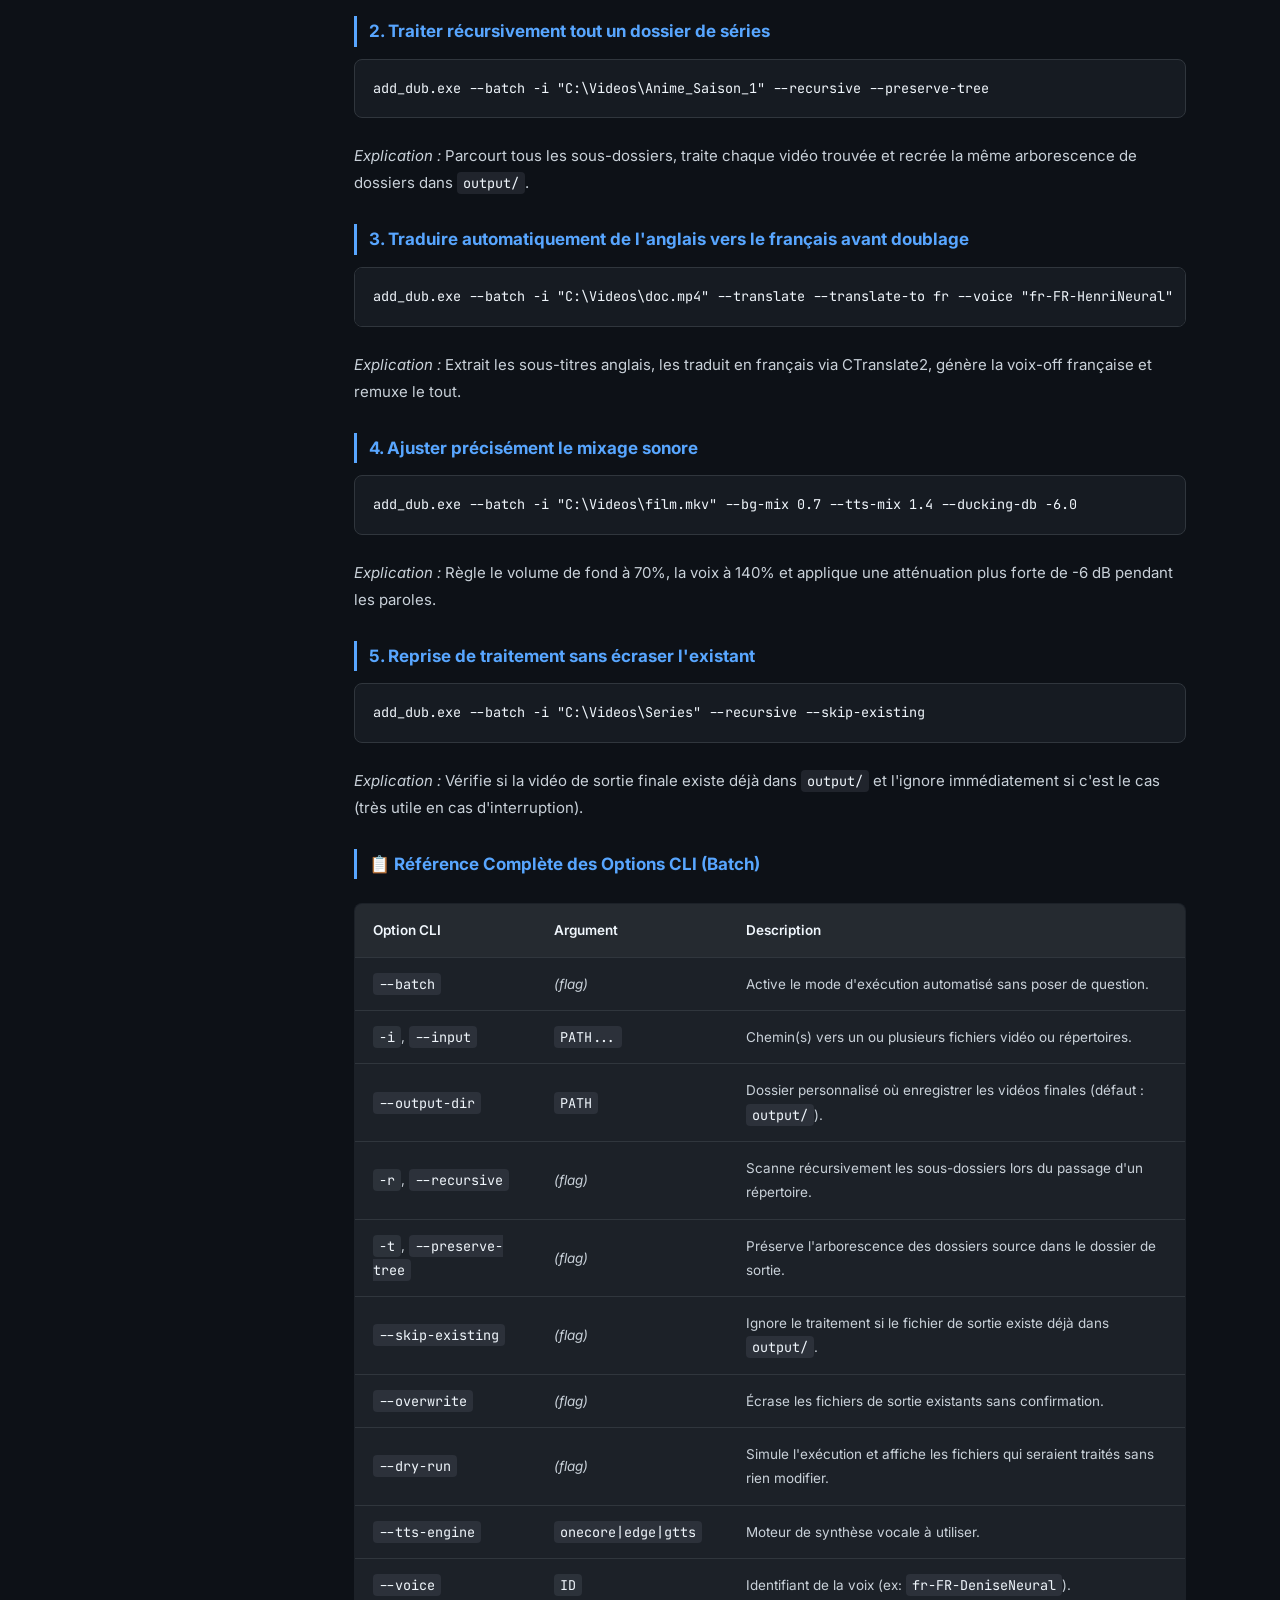
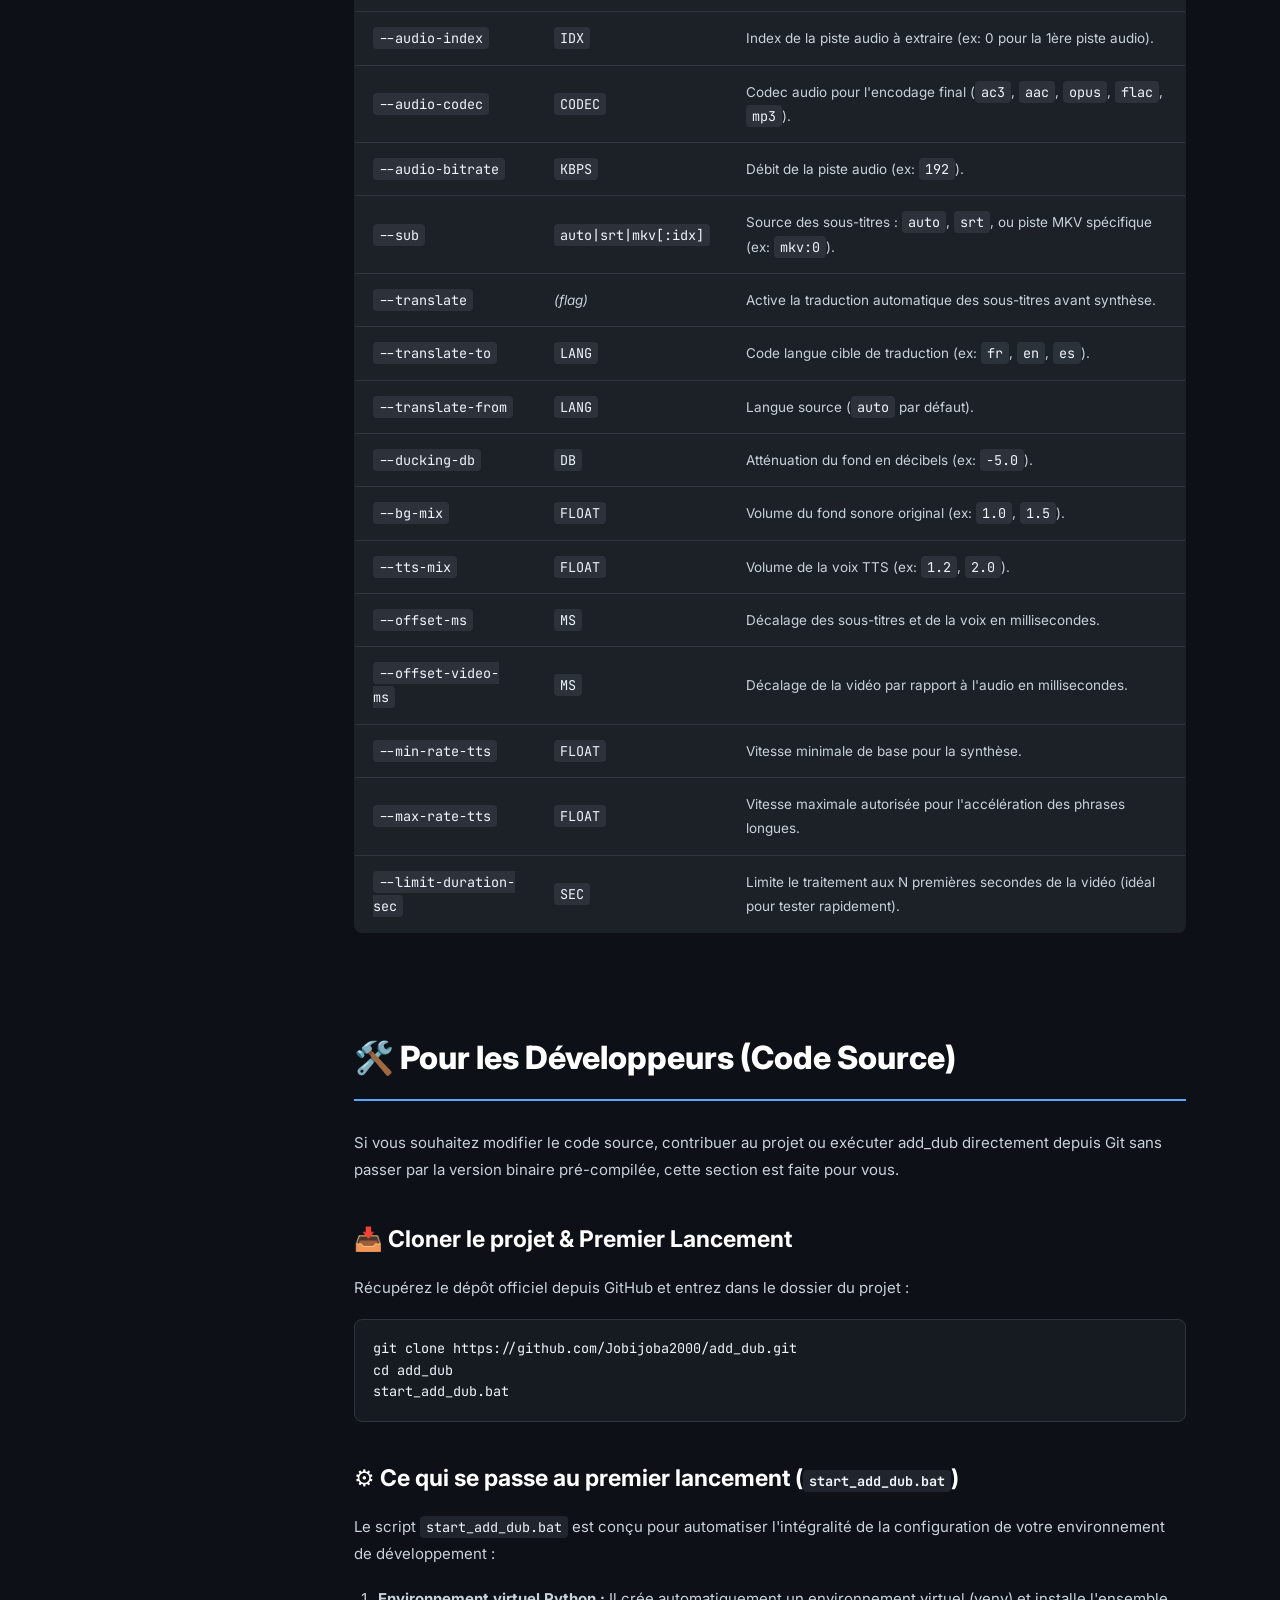
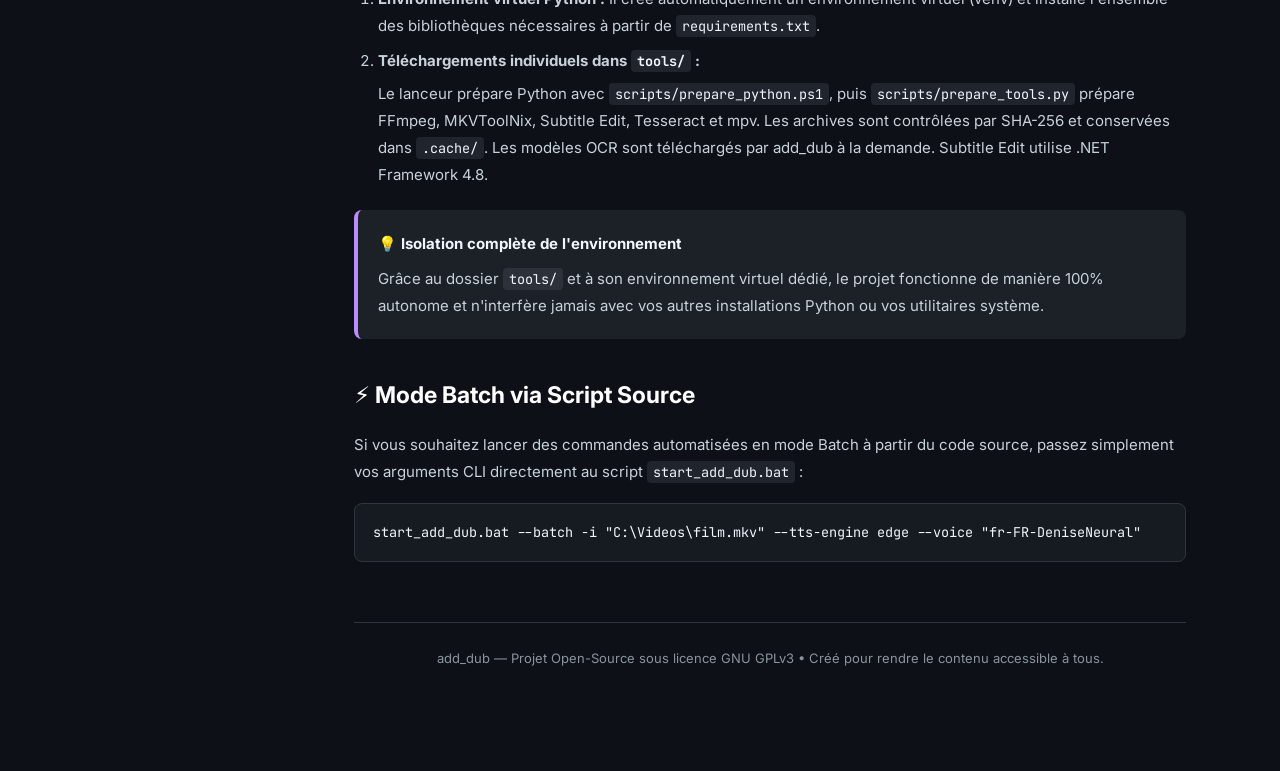
==== commit 9cef1608: "refactor: modular tools preparation, unified mpv playback and batch lifecycle supervision - Replace " ====
--- a/docs/index.html
+++ b/docs/index.html
@@ -1027,8 +1027,8 @@
         <p>Le script <code>start_add_dub.bat</code> est conçu pour automatiser l'intégralité de la configuration de votre environnement de développement :</p>
         <ol>
             <li><strong>Environnement virtuel Python :</strong> Il crée automatiquement un environnement virtuel (venv) et installe l'ensemble des bibliothèques nécessaires à partir de <code>requirements.txt</code>.</li>
-            <li><strong>Téléchargement automatique de la Toolbox (<code>tools/</code>) :</strong> 
-                <p style="margin-top: 6px;">add_dub repose sur plusieurs utilitaires indispensables pour le traitement multimédia et l'OCR (FFmpeg, MKVToolNix, SubtitleEdit, vobsub2srt...). Plutôt que d'obliger le développeur à installer et configurer manuellement ces outils système, <code>start_add_dub.bat</code> télécharge automatiquement une archive d'outils portables pré-configurés et les extrait directement dans le dossier <code>tools/</code>.</p>
+            <li><strong>Téléchargements individuels dans <code>tools/</code> :</strong>
+                <p style="margin-top: 6px;">Le lanceur prépare Python avec <code>scripts/prepare_python.ps1</code>, puis <code>scripts/prepare_tools.py</code> prépare FFmpeg, MKVToolNix, Subtitle Edit, Tesseract et mpv. Les archives sont contrôlées par SHA-256 et conservées dans <code>.cache/</code>. Les modèles OCR sont téléchargés par add_dub à la demande. Subtitle Edit utilise .NET Framework 4.8.</p>
             </li>
         </ol>
 
@@ -1050,4 +1050,4 @@
 
 </body>
 
-</html>+</html>
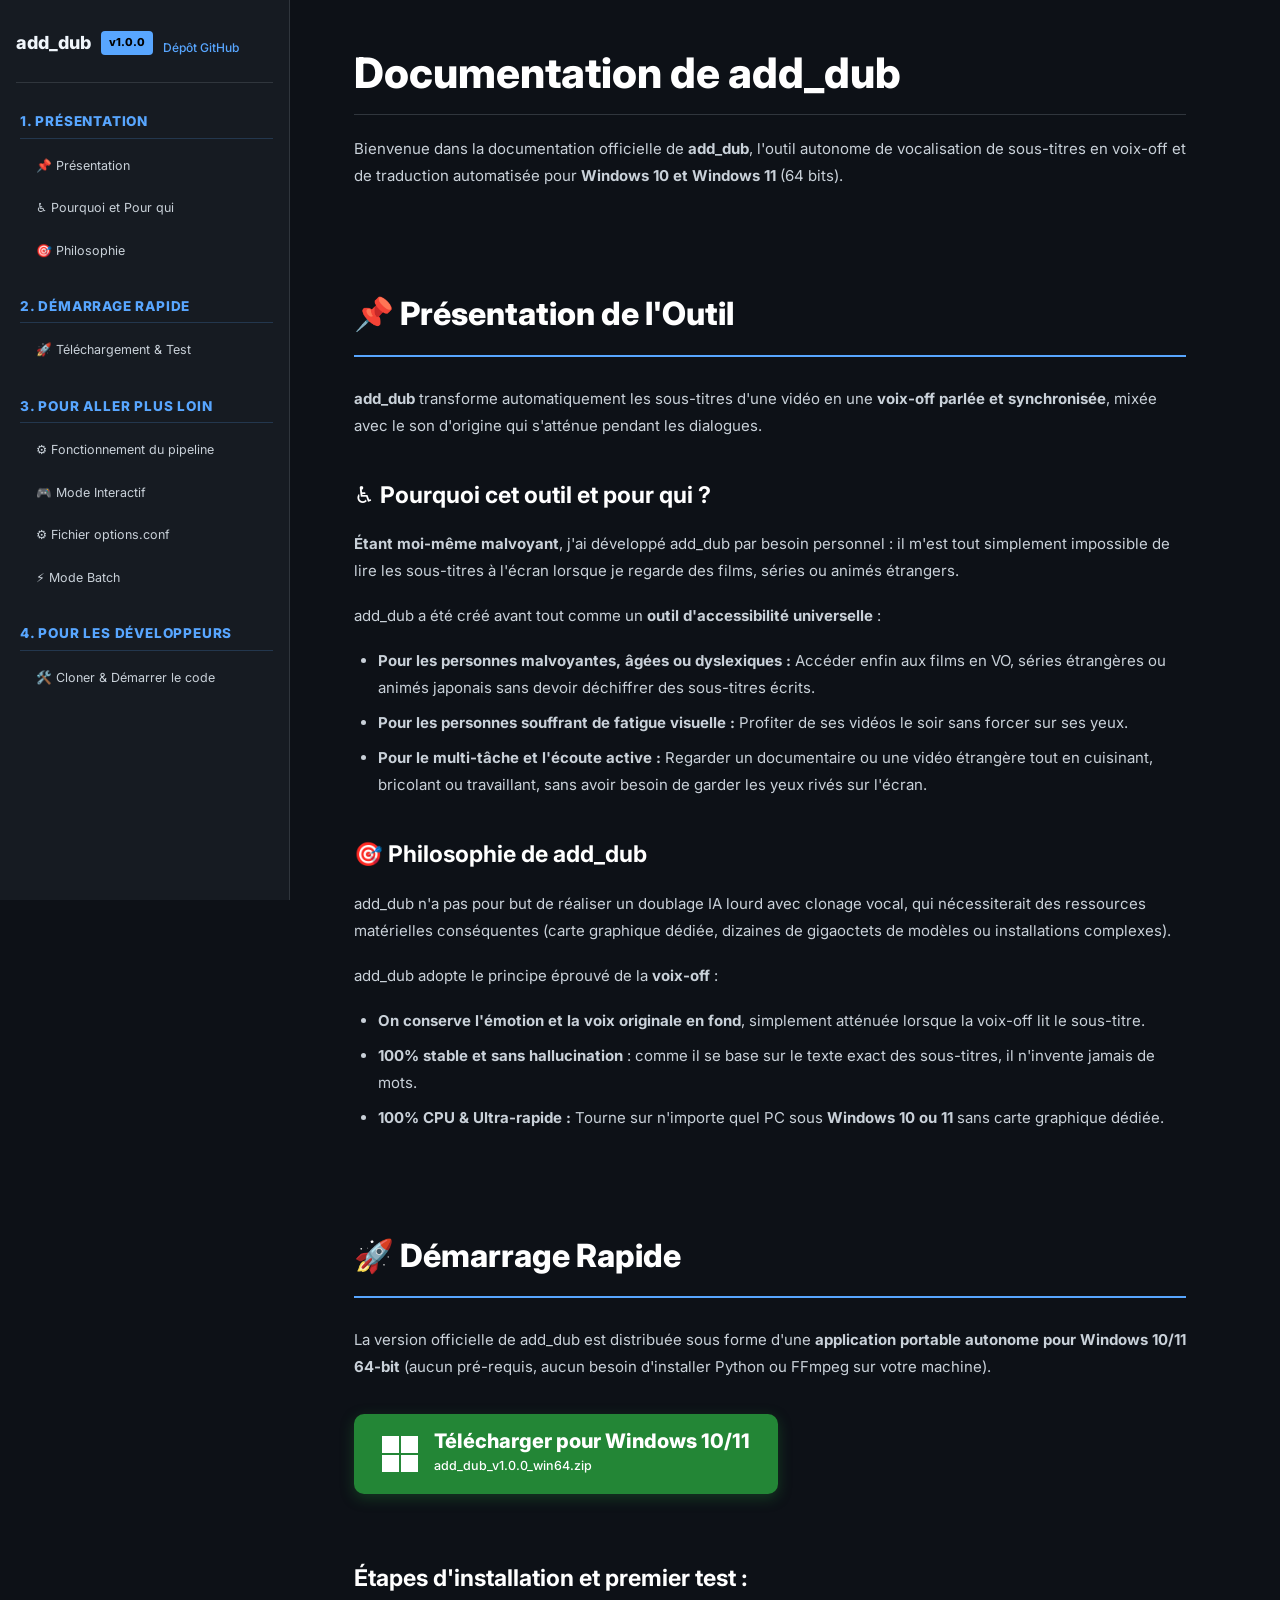
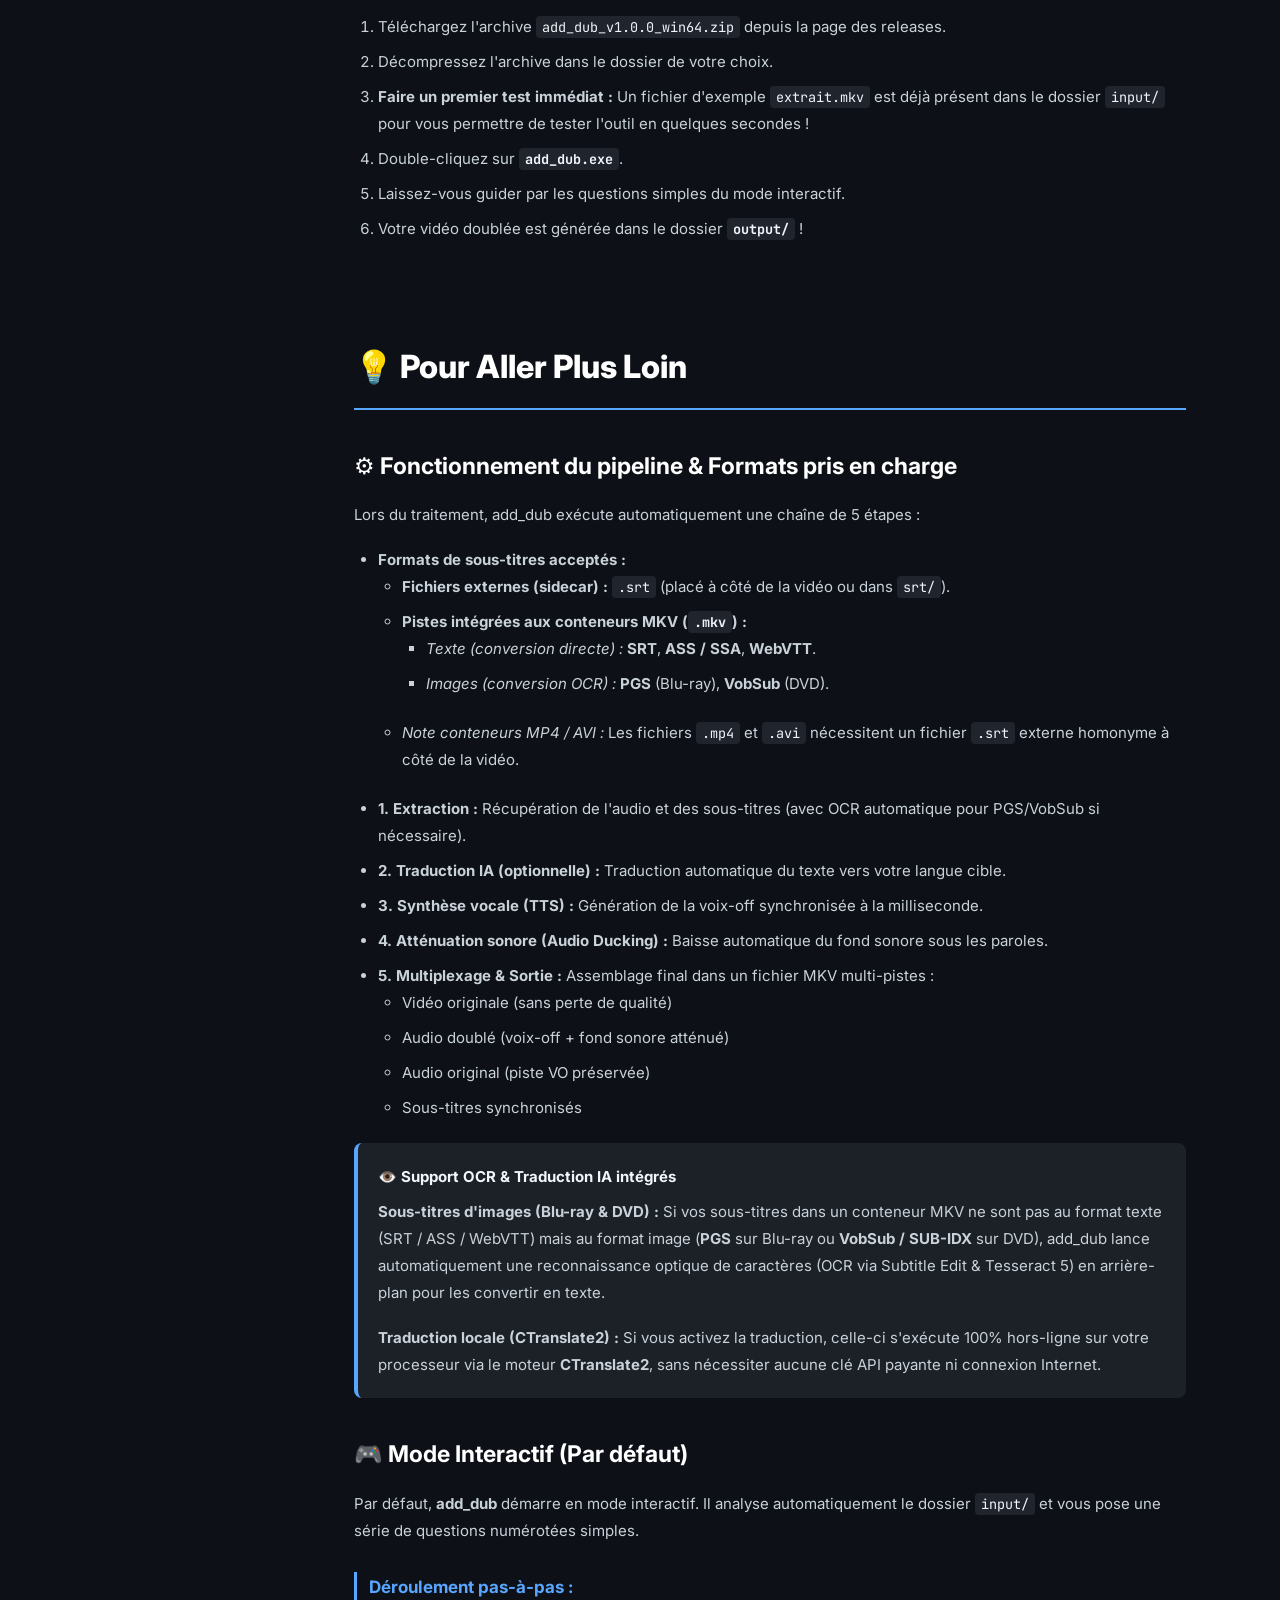
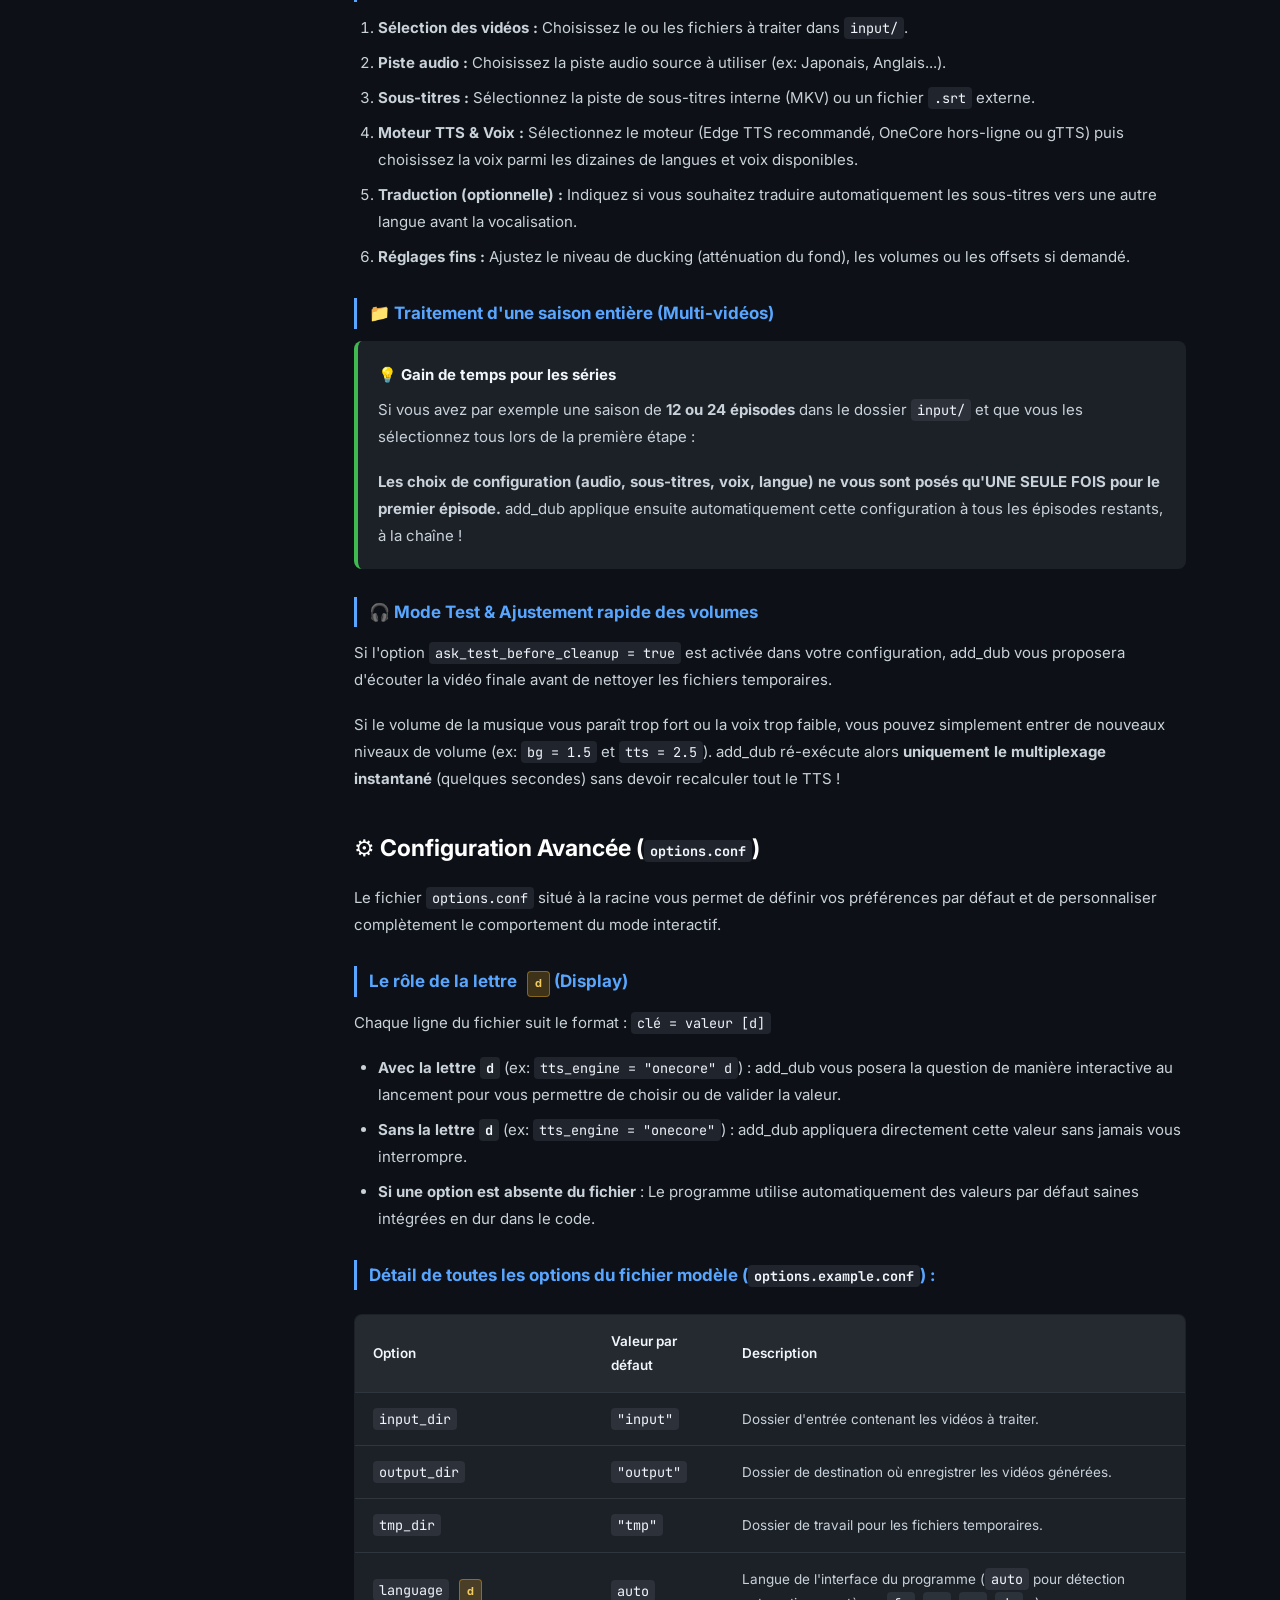
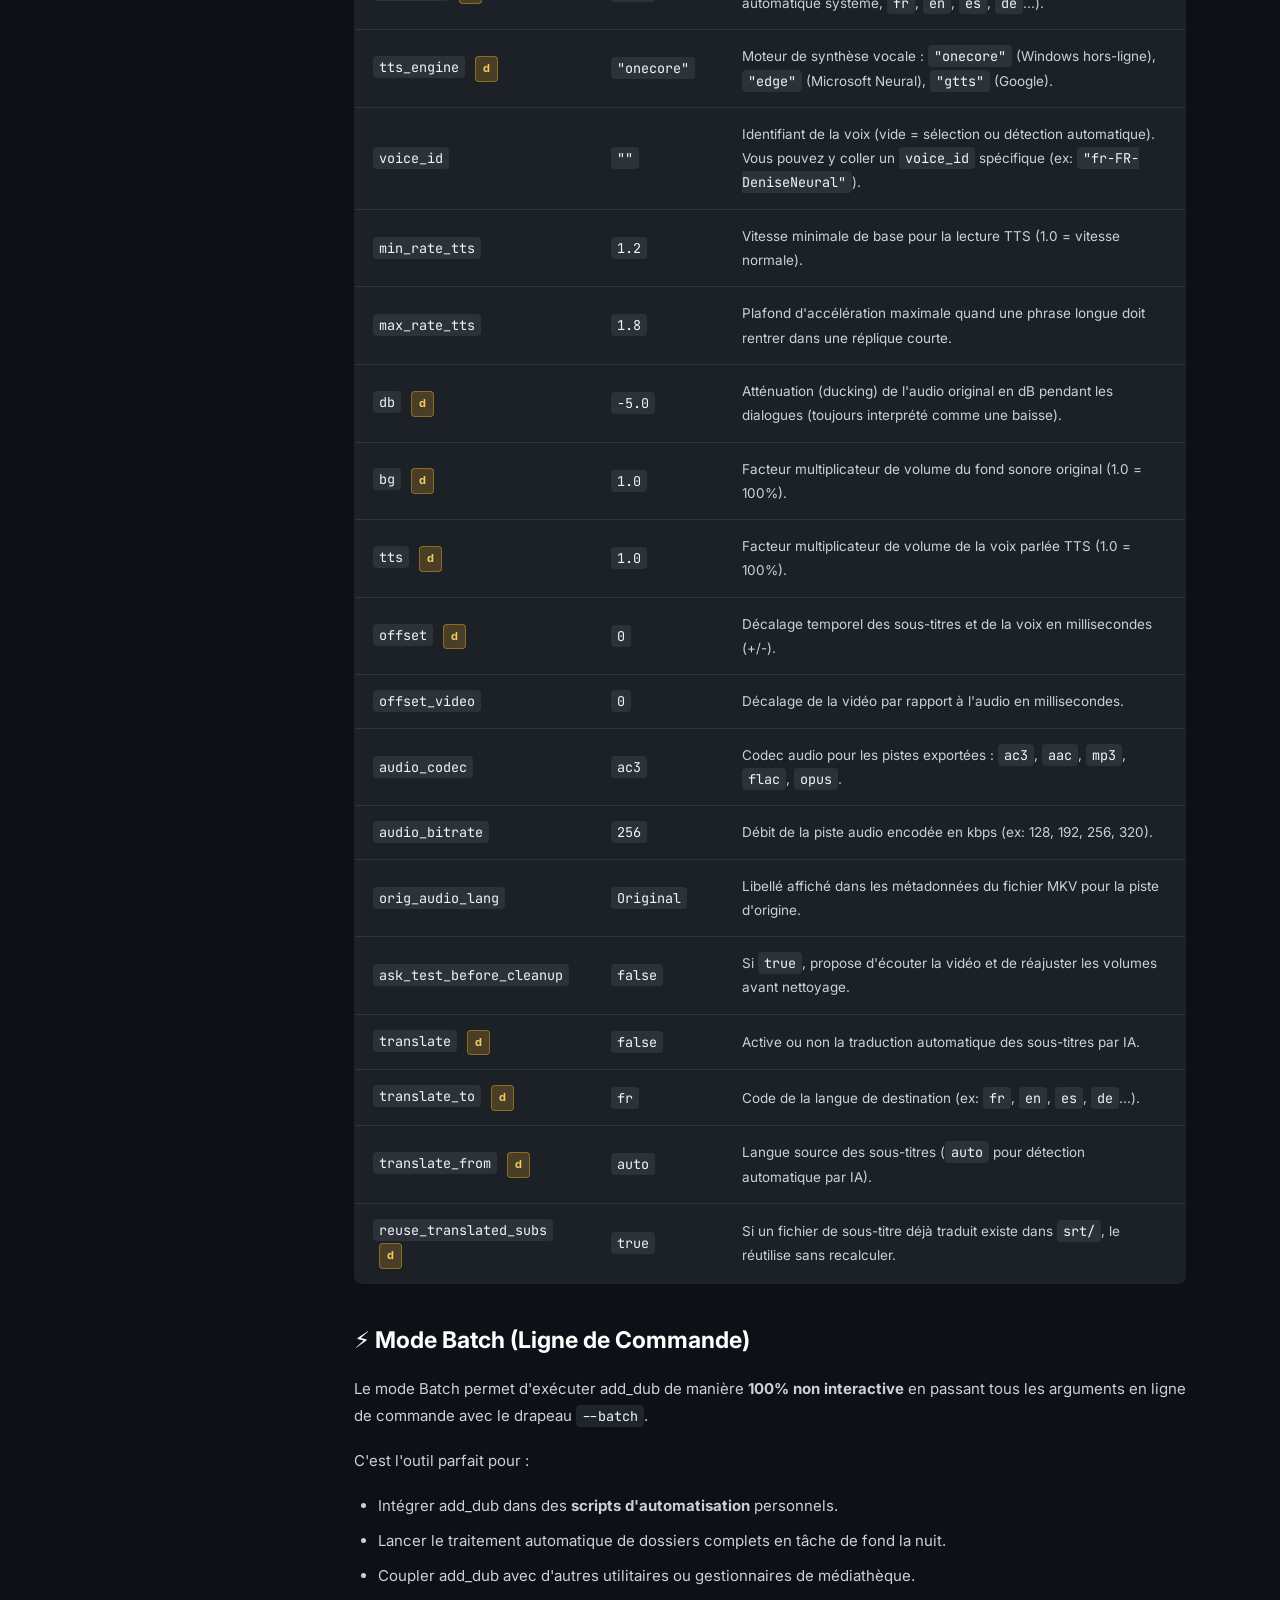
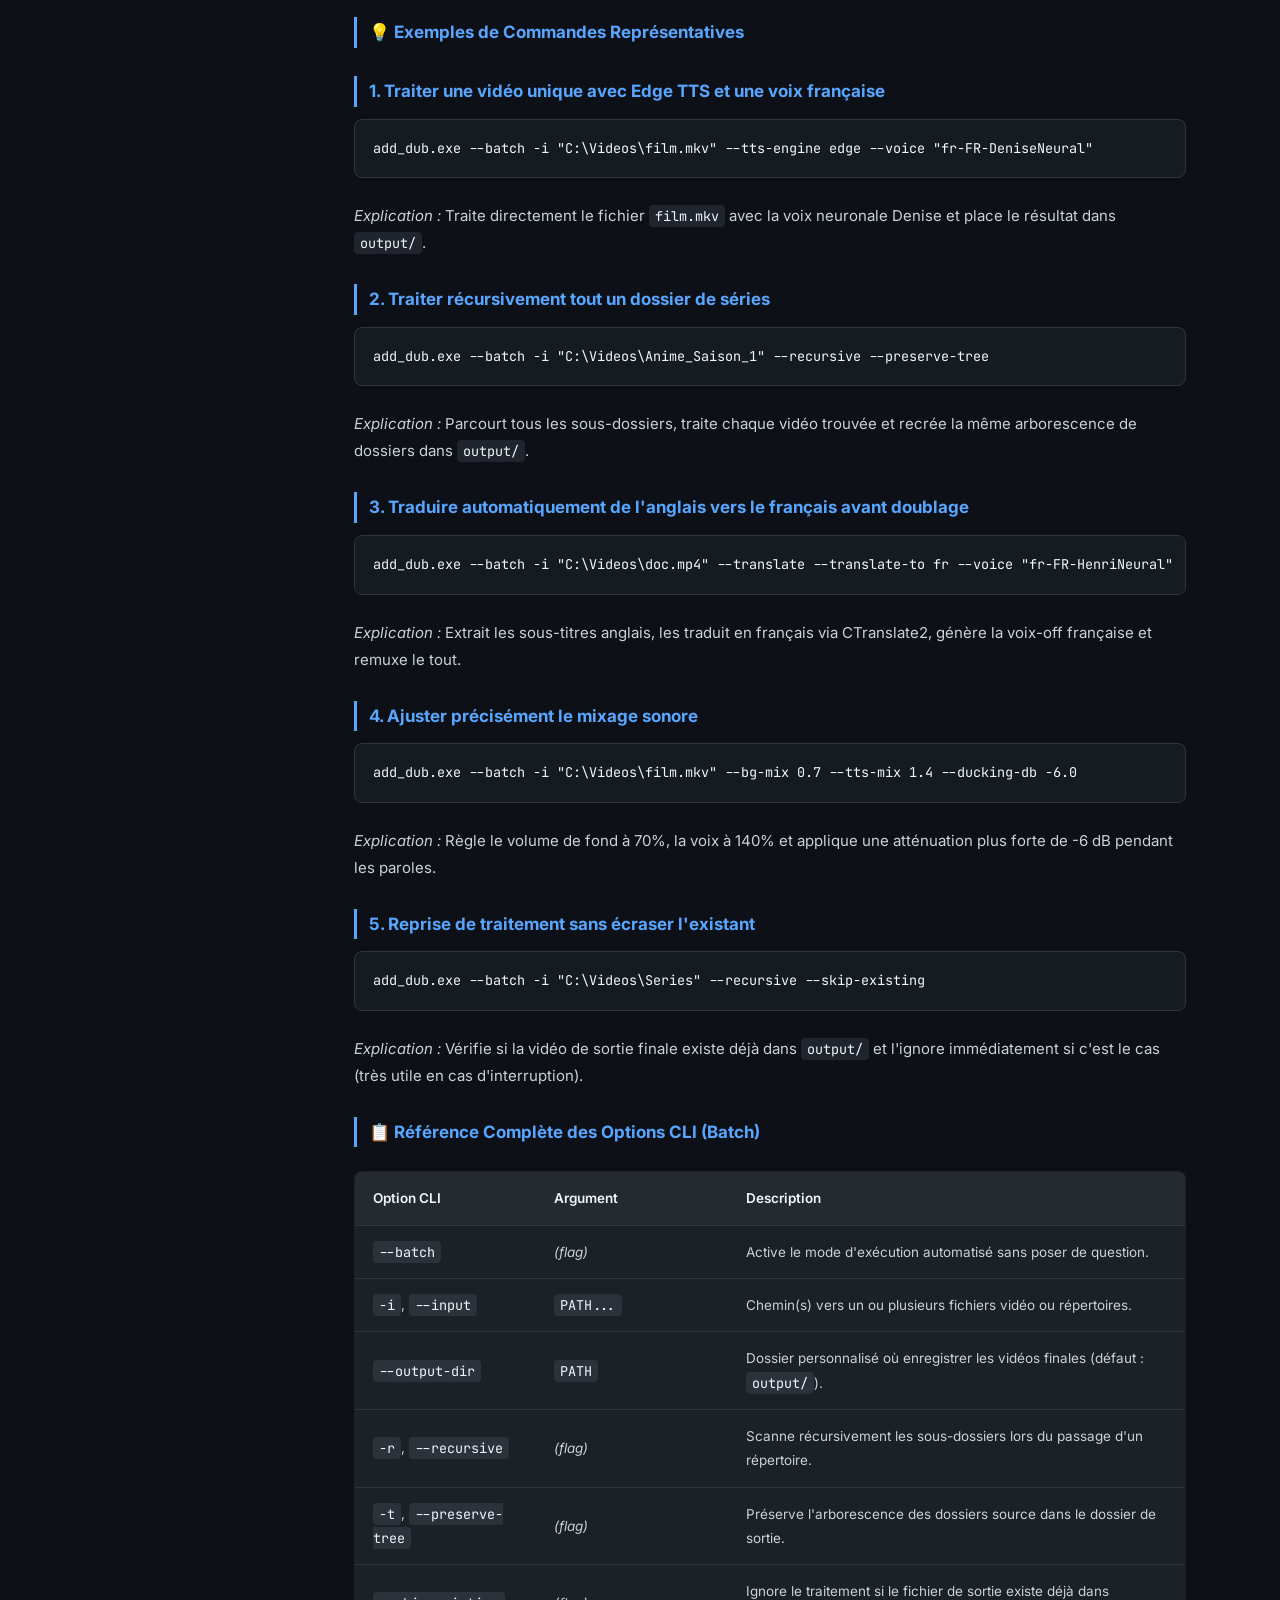
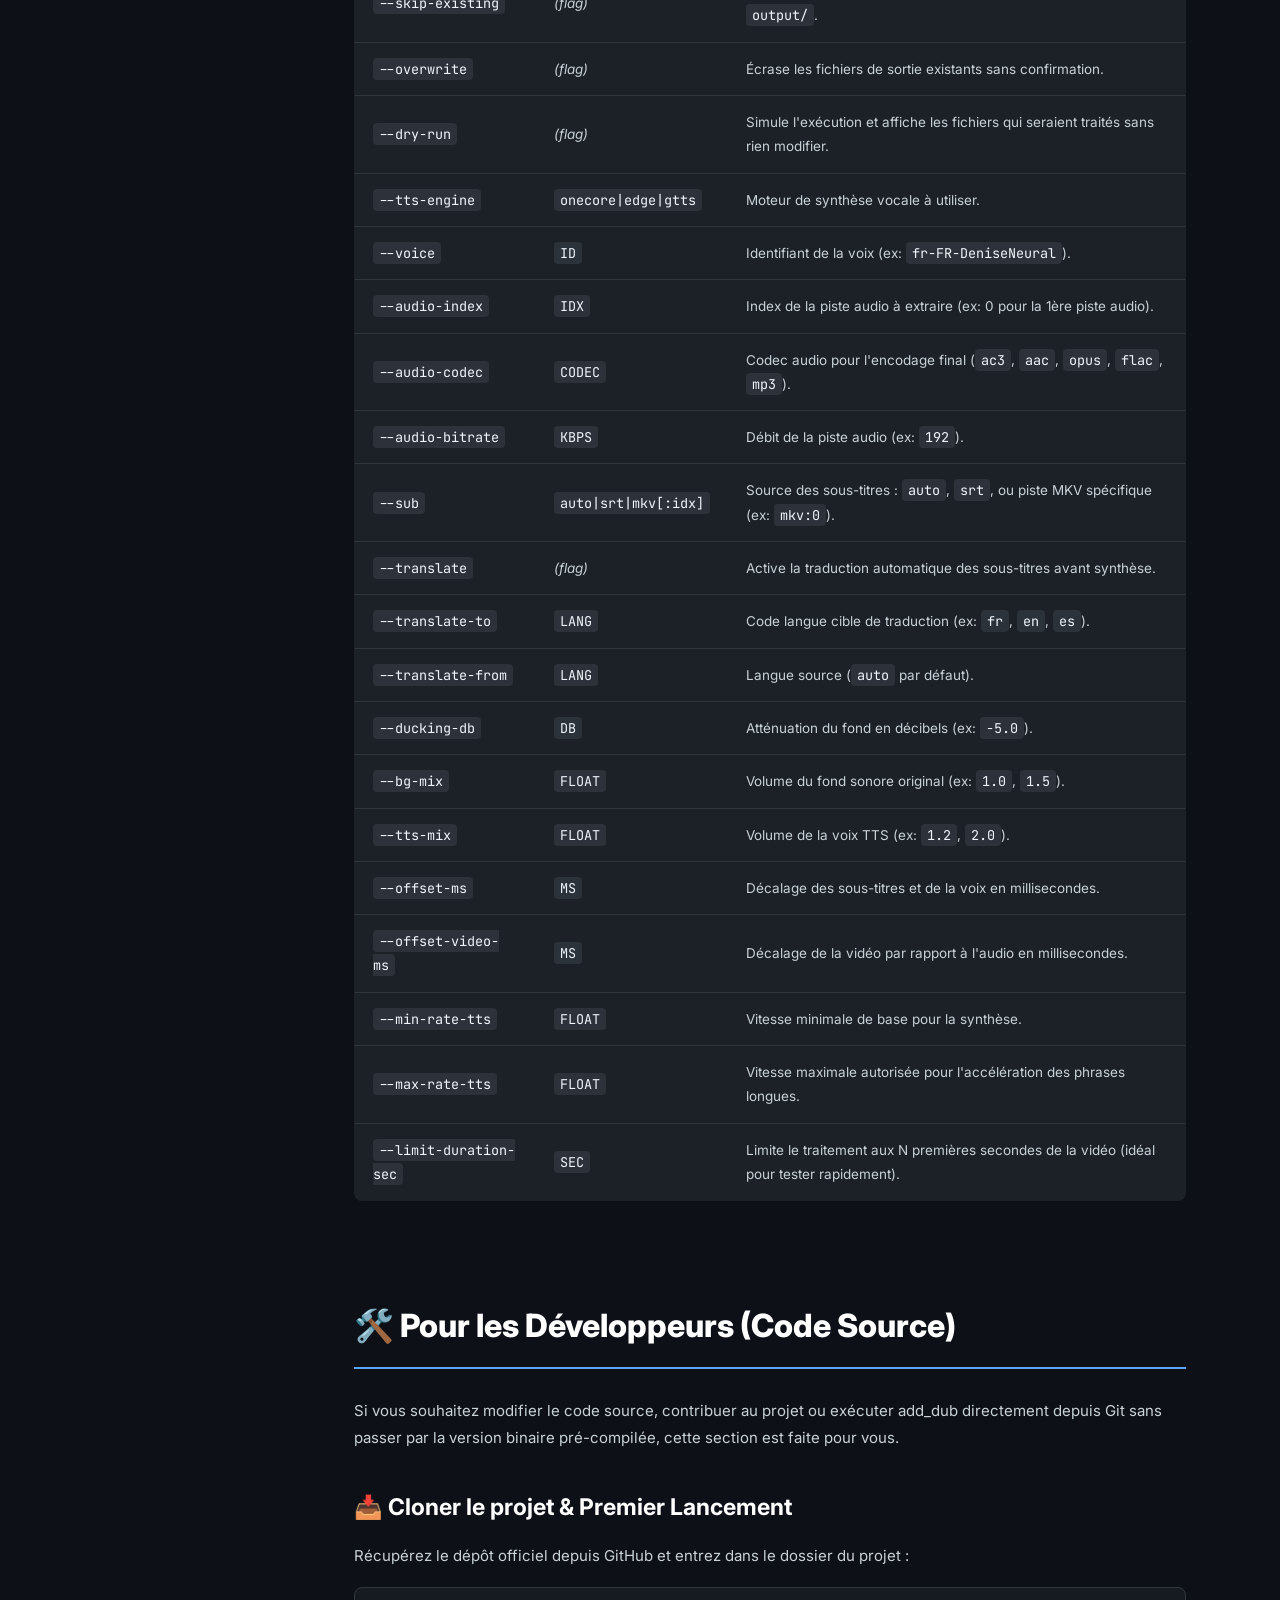
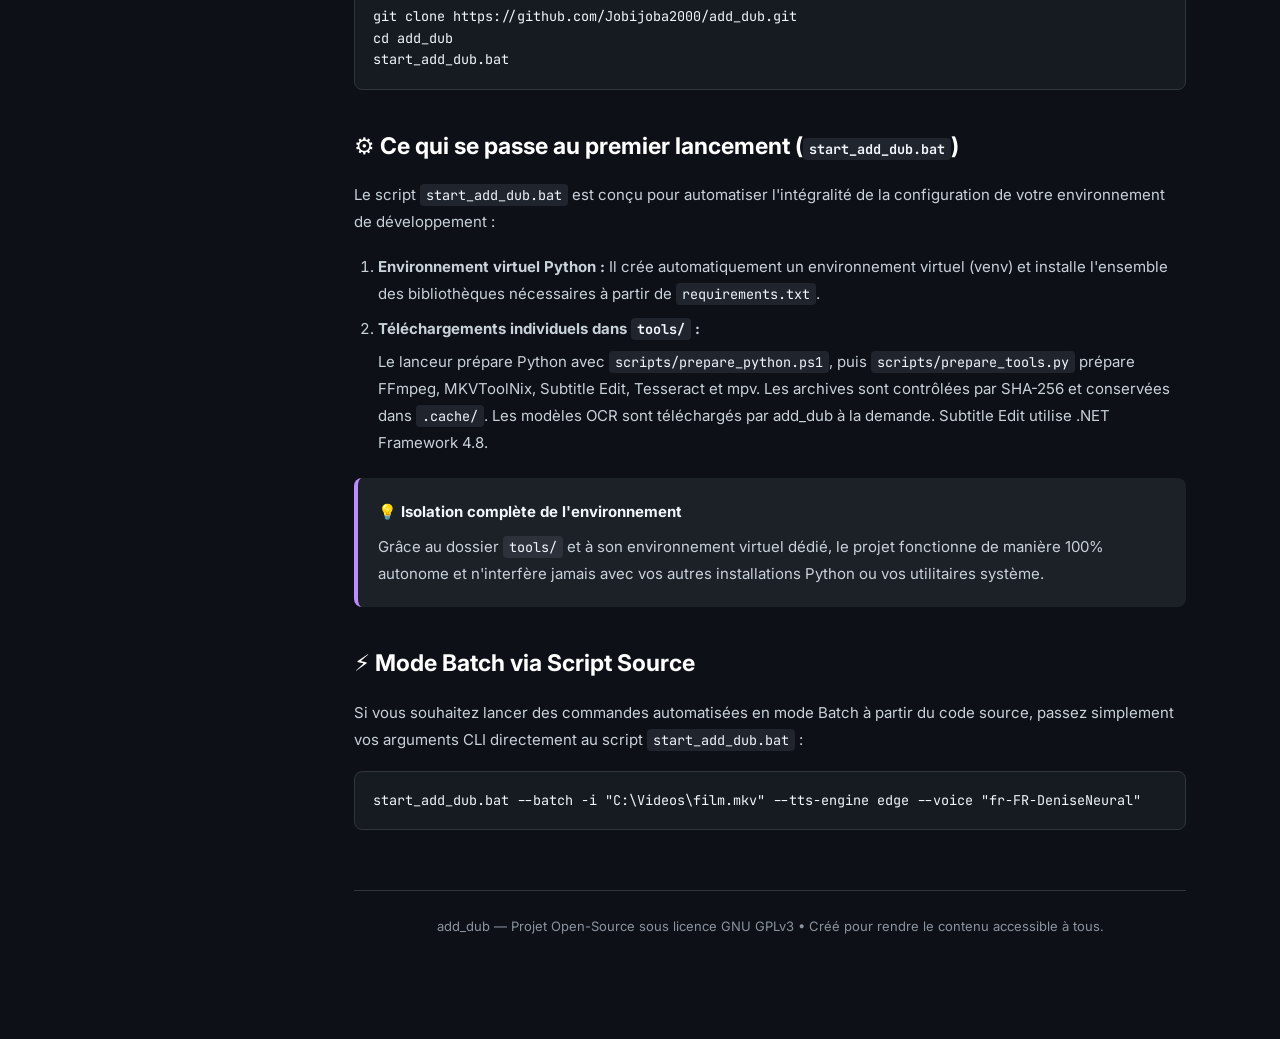
==== commit 36856a4c: "docs: specify supported subtitle formats and Windows 10/11 compatibility" ====
--- a/docs/index.html
+++ b/docs/index.html
@@ -580,7 +580,7 @@
     <main class="content">
 
         <h1>Documentation de add_dub</h1>
-        <p>Bienvenue dans la documentation officielle de <strong>add_dub</strong>, l'outil autonome de vocalisation de sous-titres en voix-off et de traduction automatisée pour Windows.</p>
+        <p>Bienvenue dans la documentation officielle de <strong>add_dub</strong>, l'outil autonome de vocalisation de sous-titres en voix-off et de traduction automatisée pour <strong>Windows 10 et Windows 11</strong> (64 bits).</p>
 
         <!-- Section 1 : Présentation -->
         <h2 id="presentation">📌 Présentation de l'Outil</h2>
@@ -602,13 +602,13 @@
         <ul>
             <li><strong>On conserve l'émotion et la voix originale en fond</strong>, simplement atténuée lorsque la voix-off lit le sous-titre.</li>
             <li><strong>100% stable et sans hallucination</strong> : comme il se base sur le texte exact des sous-titres, il n'invente jamais de mots.</li>
-            <li><strong>100% CPU & Ultra-rapide :</strong> Tourne sur n'importe quel PC sans carte graphique dédiée.</li>
+            <li><strong>100% CPU & Ultra-rapide :</strong> Tourne sur n'importe quel PC sous <strong>Windows 10 ou 11</strong> sans carte graphique dédiée.</li>
         </ul>
 
         <!-- Section 2 : Démarrage Rapide -->
         <h2 id="demarrage-rapide">🚀 Démarrage Rapide</h2>
         <p>La version officielle de add_dub est distribuée sous forme d'une <strong>application portable
-                autonome</strong> (aucun pré-requis, aucun besoin d'installer Python ou FFmpeg sur votre machine).</p>
+                autonome pour Windows 10/11 64-bit</strong> (aucun pré-requis, aucun besoin d'installer Python ou FFmpeg sur votre machine).</p>
 
         <a href="https://github.com/Jobijoba2000/add_dub/releases/latest" class="btn-download" target="_blank" rel="noopener noreferrer">
             <div class="btn-download-icon">
@@ -617,7 +617,7 @@
                 </svg>
             </div>
             <div class="btn-download-text">
-                <strong>Télécharger</strong>
+                <strong>Télécharger pour Windows 10/11</strong>
                 <span>add_dub_v1.0.0_win64.zip</span>
             </div>
         </a>
@@ -639,11 +639,22 @@
         <!-- Section 3 : Pour Aller Plus Loin -->
         <h2 id="aller-plus-loin">💡 Pour Aller Plus Loin</h2>
 
-        <h3 id="pipeline">⚙️ Fonctionnement du pipeline (Entrée, Traitement & Sortie)</h3>
+        <h3 id="pipeline">⚙️ Fonctionnement du pipeline & Formats pris en charge</h3>
         <p>Lors du traitement, add_dub exécute automatiquement une chaîne de 5 étapes :</p>
         <ul>
-            <li><strong>Entrée :</strong> Fichier vidéo source (<code>.mkv</code>, <code>.mp4</code>...) + sous-titres (intégrés ou fichier <code>.srt</code>).</li>
-            <li><strong>1. Extraction :</strong> Récupération de l'audio et des sous-titres (avec OCR automatique si nécessaire).</li>
+            <li><strong>Formats de sous-titres acceptés :</strong>
+                <ul>
+                    <li><strong>Fichiers externes (sidecar) :</strong> <code>.srt</code> (placé à côté de la vidéo ou dans <code>srt/</code>).</li>
+                    <li><strong>Pistes intégrées aux conteneurs MKV (<code>.mkv</code>) :</strong>
+                        <ul>
+                            <li><em>Texte (conversion directe) :</em> <strong>SRT</strong>, <strong>ASS / SSA</strong>, <strong>WebVTT</strong>.</li>
+                            <li><em>Images (conversion OCR) :</em> <strong>PGS</strong> (Blu-ray), <strong>VobSub</strong> (DVD).</li>
+                        </ul>
+                    </li>
+                    <li><em>Note conteneurs MP4 / AVI :</em> Les fichiers <code>.mp4</code> et <code>.avi</code> nécessitent un fichier <code>.srt</code> externe homonyme à côté de la vidéo.</li>
+                </ul>
+            </li>
+            <li><strong>1. Extraction :</strong> Récupération de l'audio et des sous-titres (avec OCR automatique pour PGS/VobSub si nécessaire).</li>
             <li><strong>2. Traduction IA (optionnelle) :</strong> Traduction automatique du texte vers votre langue cible.</li>
             <li><strong>3. Synthèse vocale (TTS) :</strong> Génération de la voix-off synchronisée à la milliseconde.</li>
             <li><strong>4. Atténuation sonore (Audio Ducking) :</strong> Baisse automatique du fond sonore sous les paroles.</li>
@@ -659,7 +670,7 @@
 
         <div class="callout callout-info">
             <div class="callout-title">👁️ Support OCR & Traduction IA intégrés</div>
-            <p><strong>Sous-titres d'images (Blu-ray & DVD) :</strong> Si vos sous-titres ne sont pas au format texte (SRT / ASS) mais au format image (<strong>PGS</strong> sur Blu-ray ou <strong>VobSub / SUB-IDX</strong> sur DVD), add_dub lance automatiquement une reconnaissance optique de caractères (OCR) en arrière-plan pour les convertir en texte.</p>
+            <p><strong>Sous-titres d'images (Blu-ray & DVD) :</strong> Si vos sous-titres dans un conteneur MKV ne sont pas au format texte (SRT / ASS / WebVTT) mais au format image (<strong>PGS</strong> sur Blu-ray ou <strong>VobSub / SUB-IDX</strong> sur DVD), add_dub lance automatiquement une reconnaissance optique de caractères (OCR via Subtitle Edit & Tesseract 5) en arrière-plan pour les convertir en texte.</p>
             <p style="margin-bottom: 0;"><strong>Traduction locale (CTranslate2) :</strong> Si vous activez la traduction, celle-ci s'exécute 100% hors-ligne sur votre processeur via le moteur <strong>CTranslate2</strong>, sans nécessiter aucune clé API payante ni connexion Internet.</p>
         </div>
 
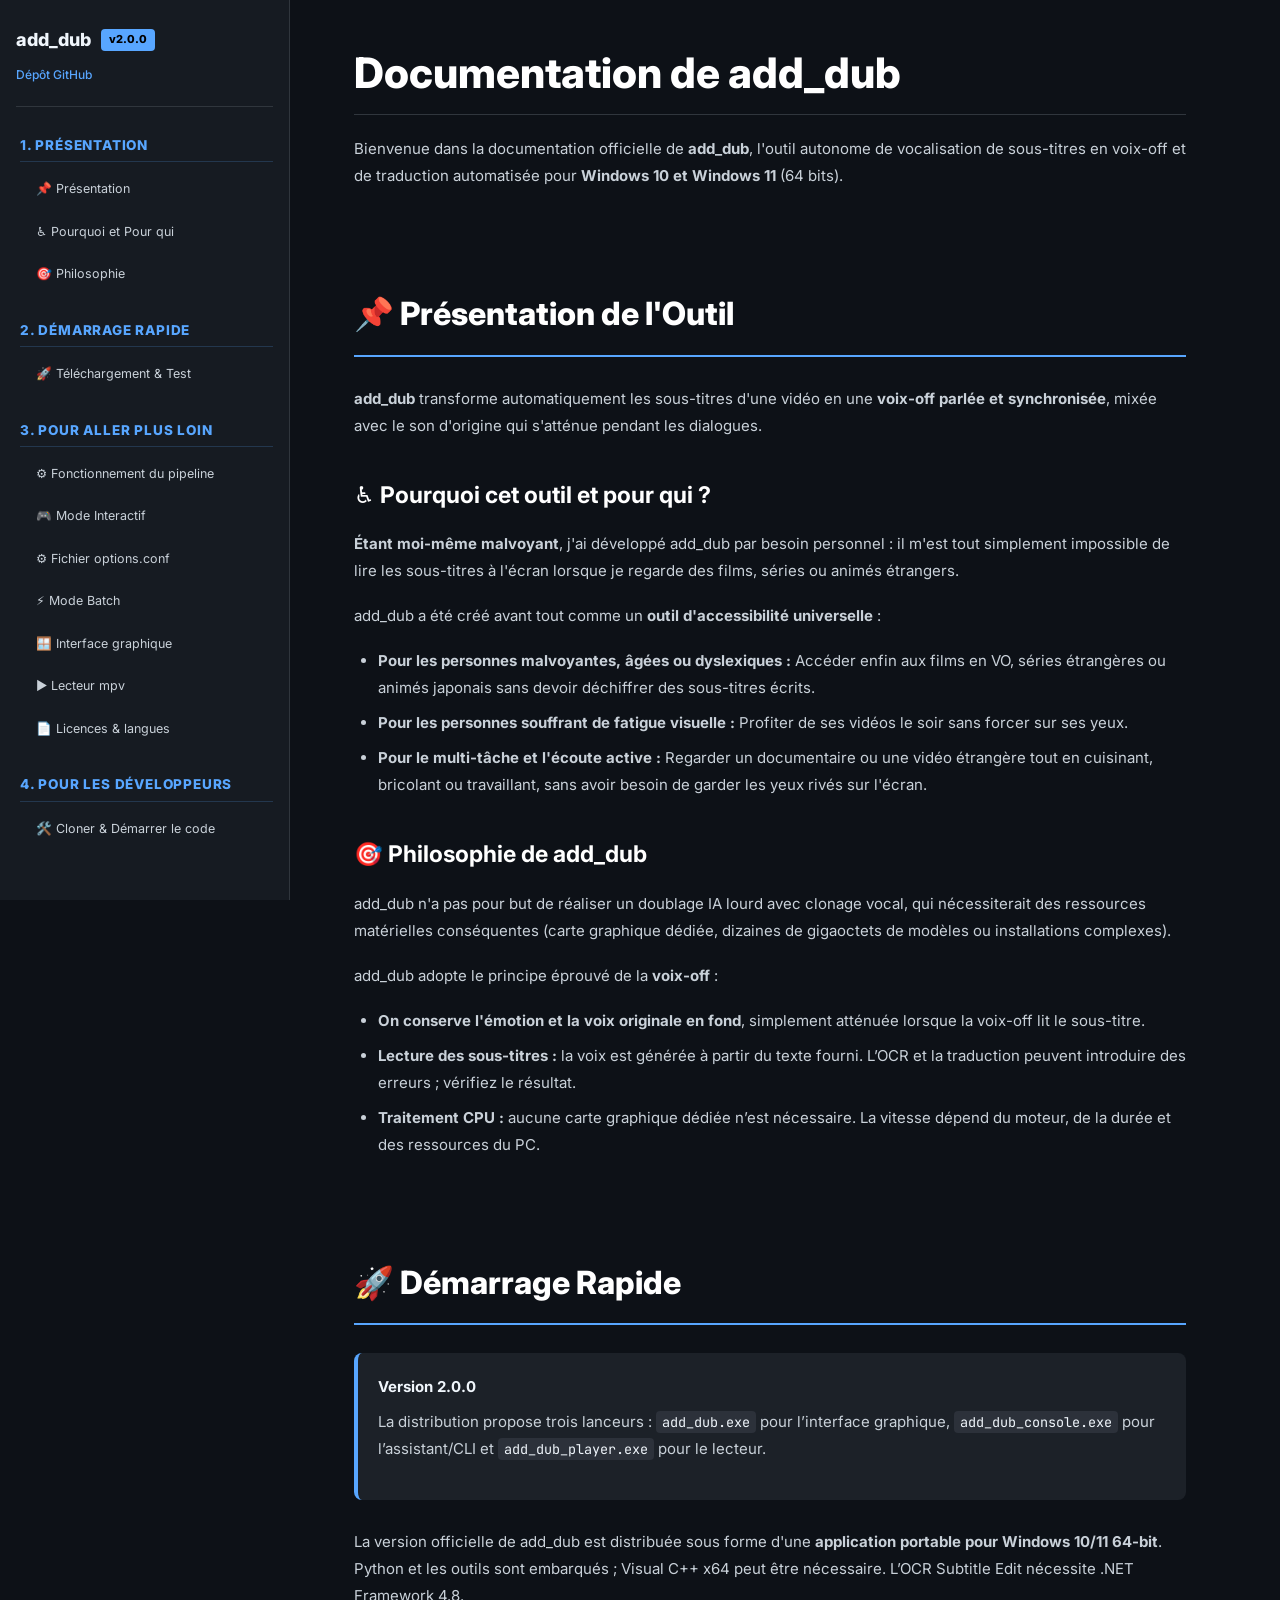
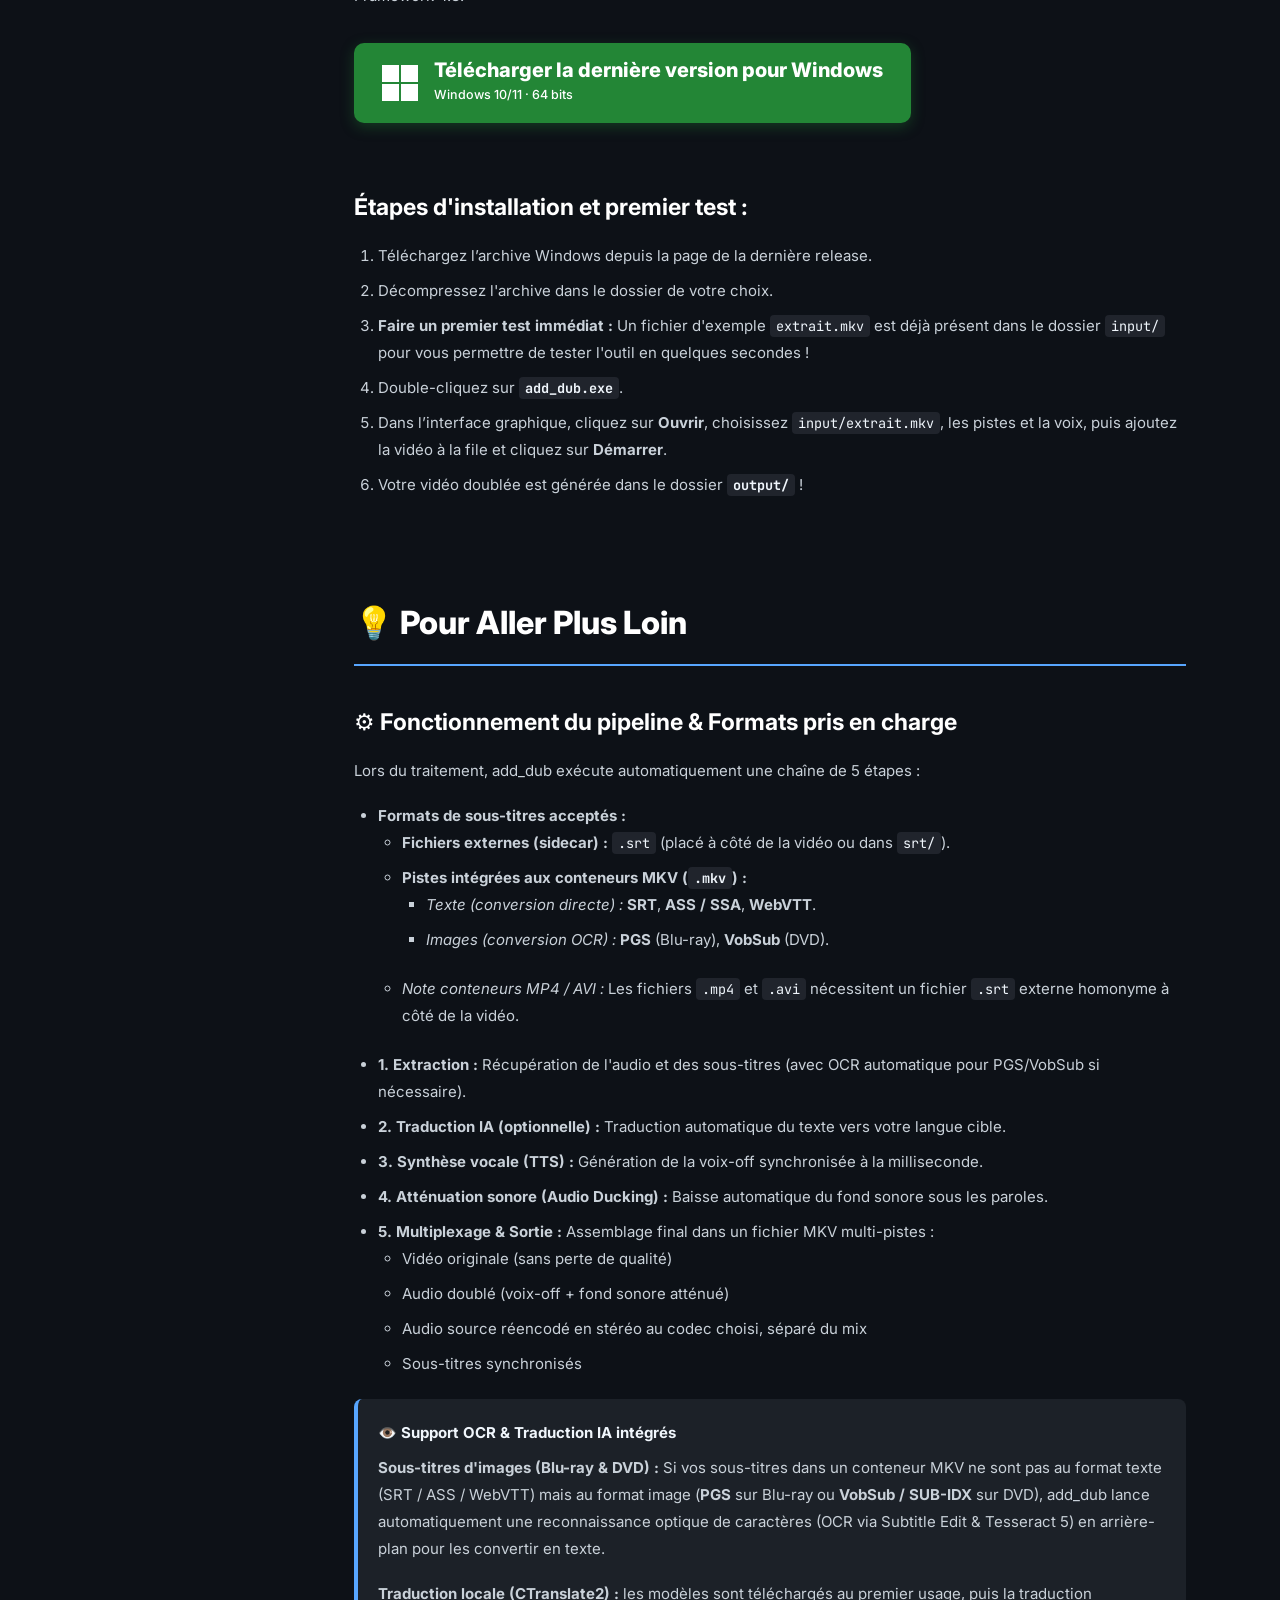
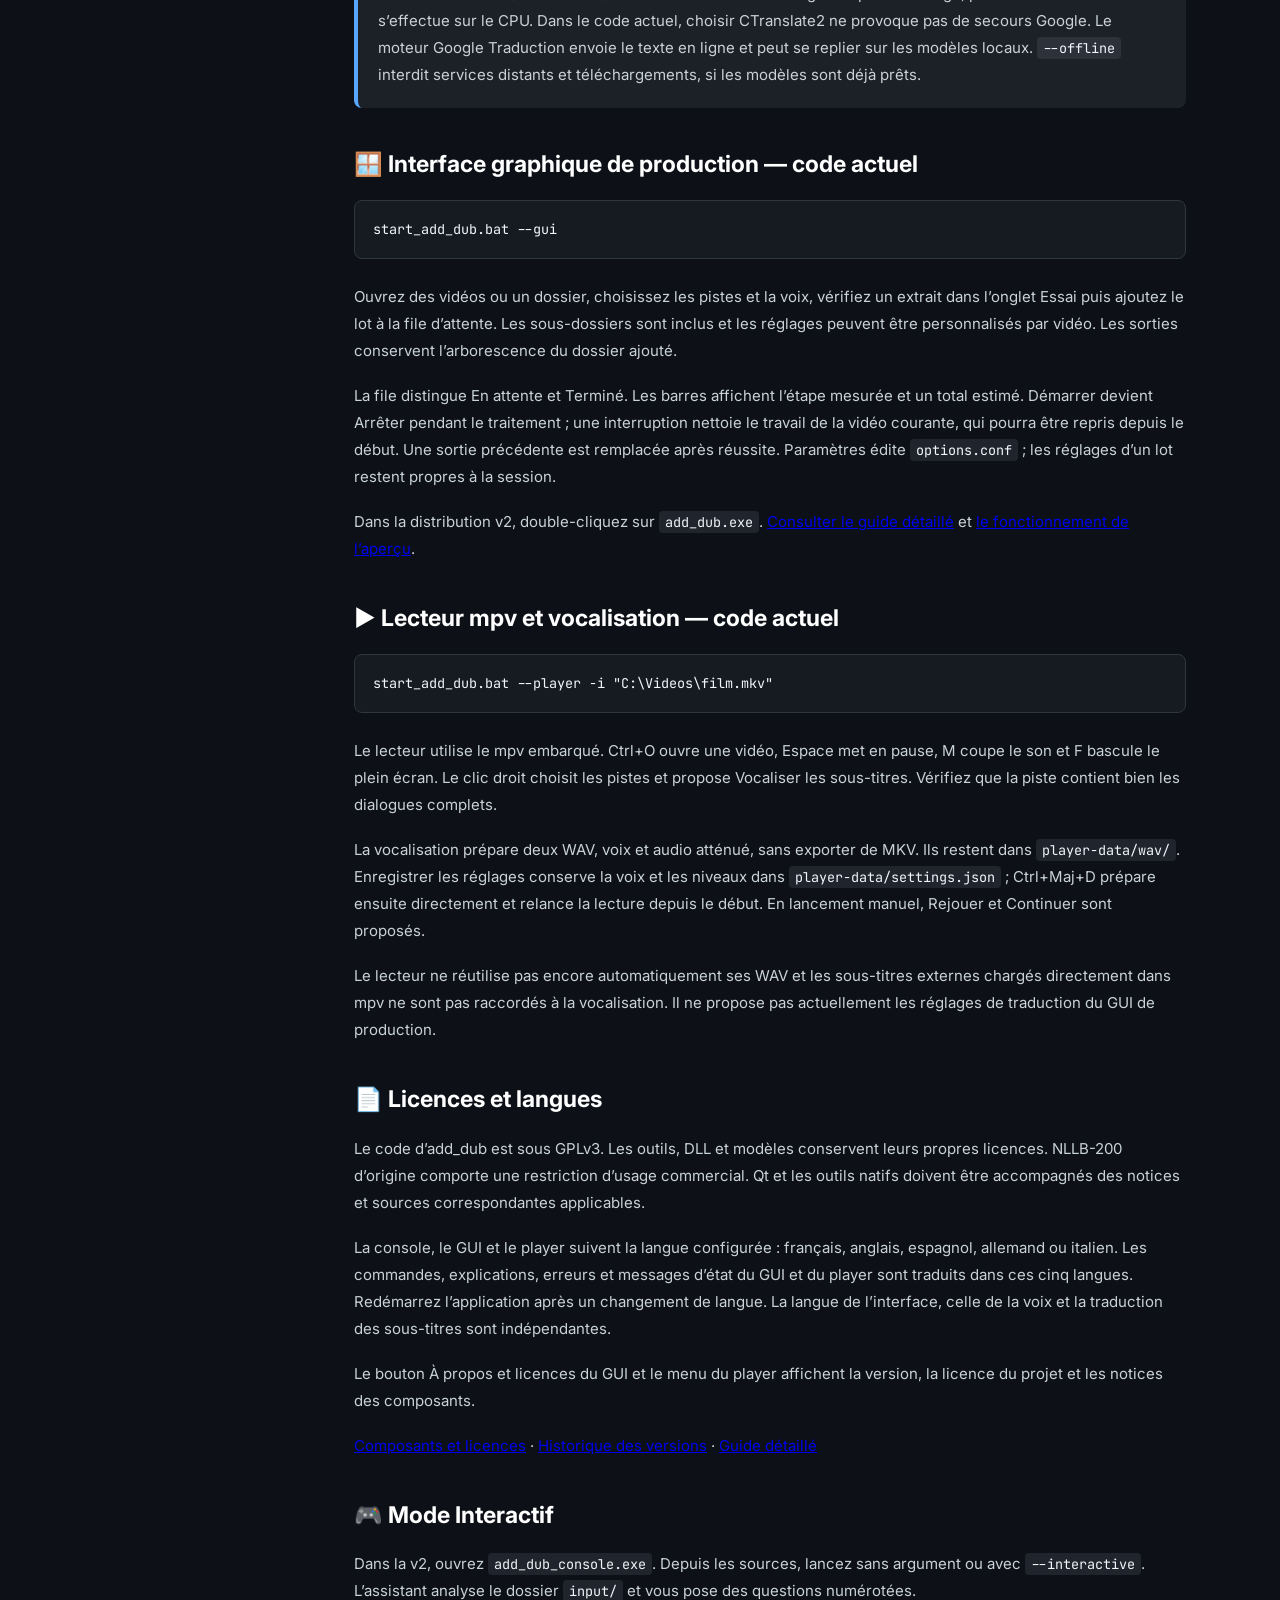
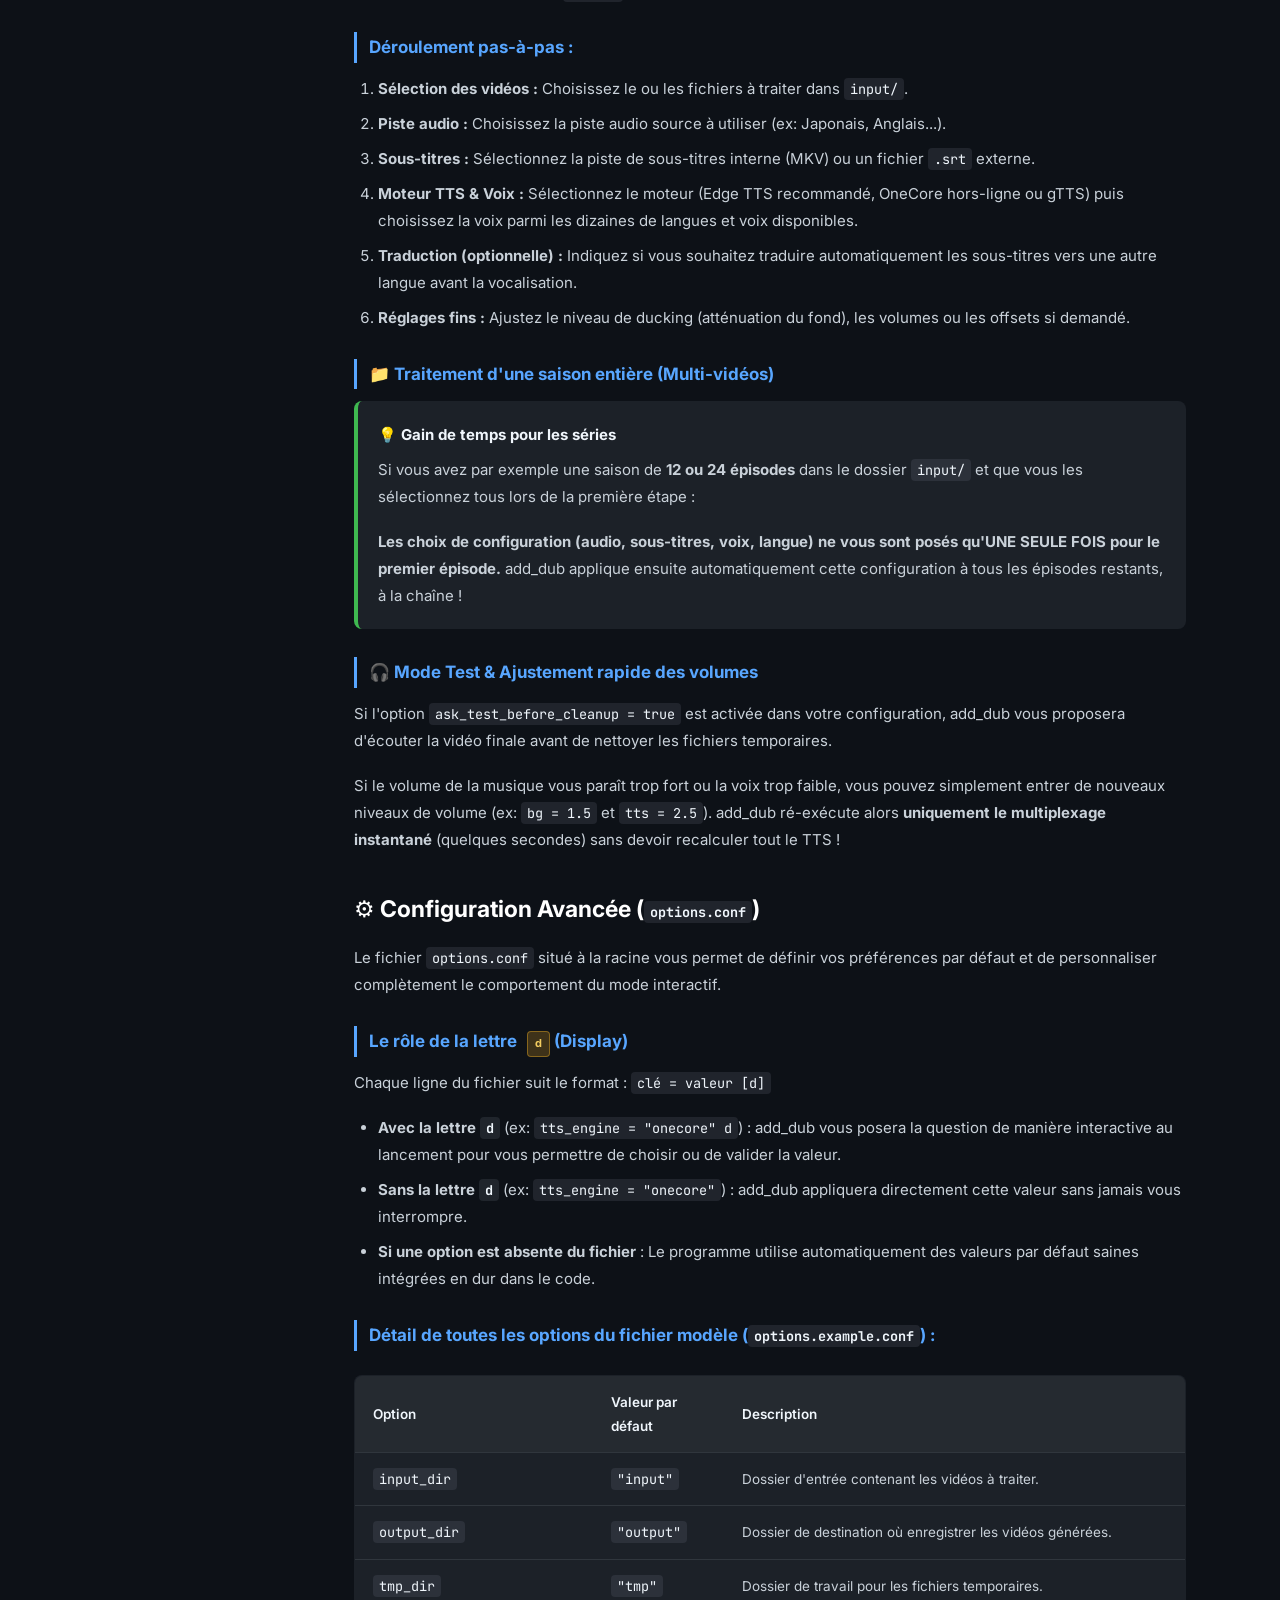
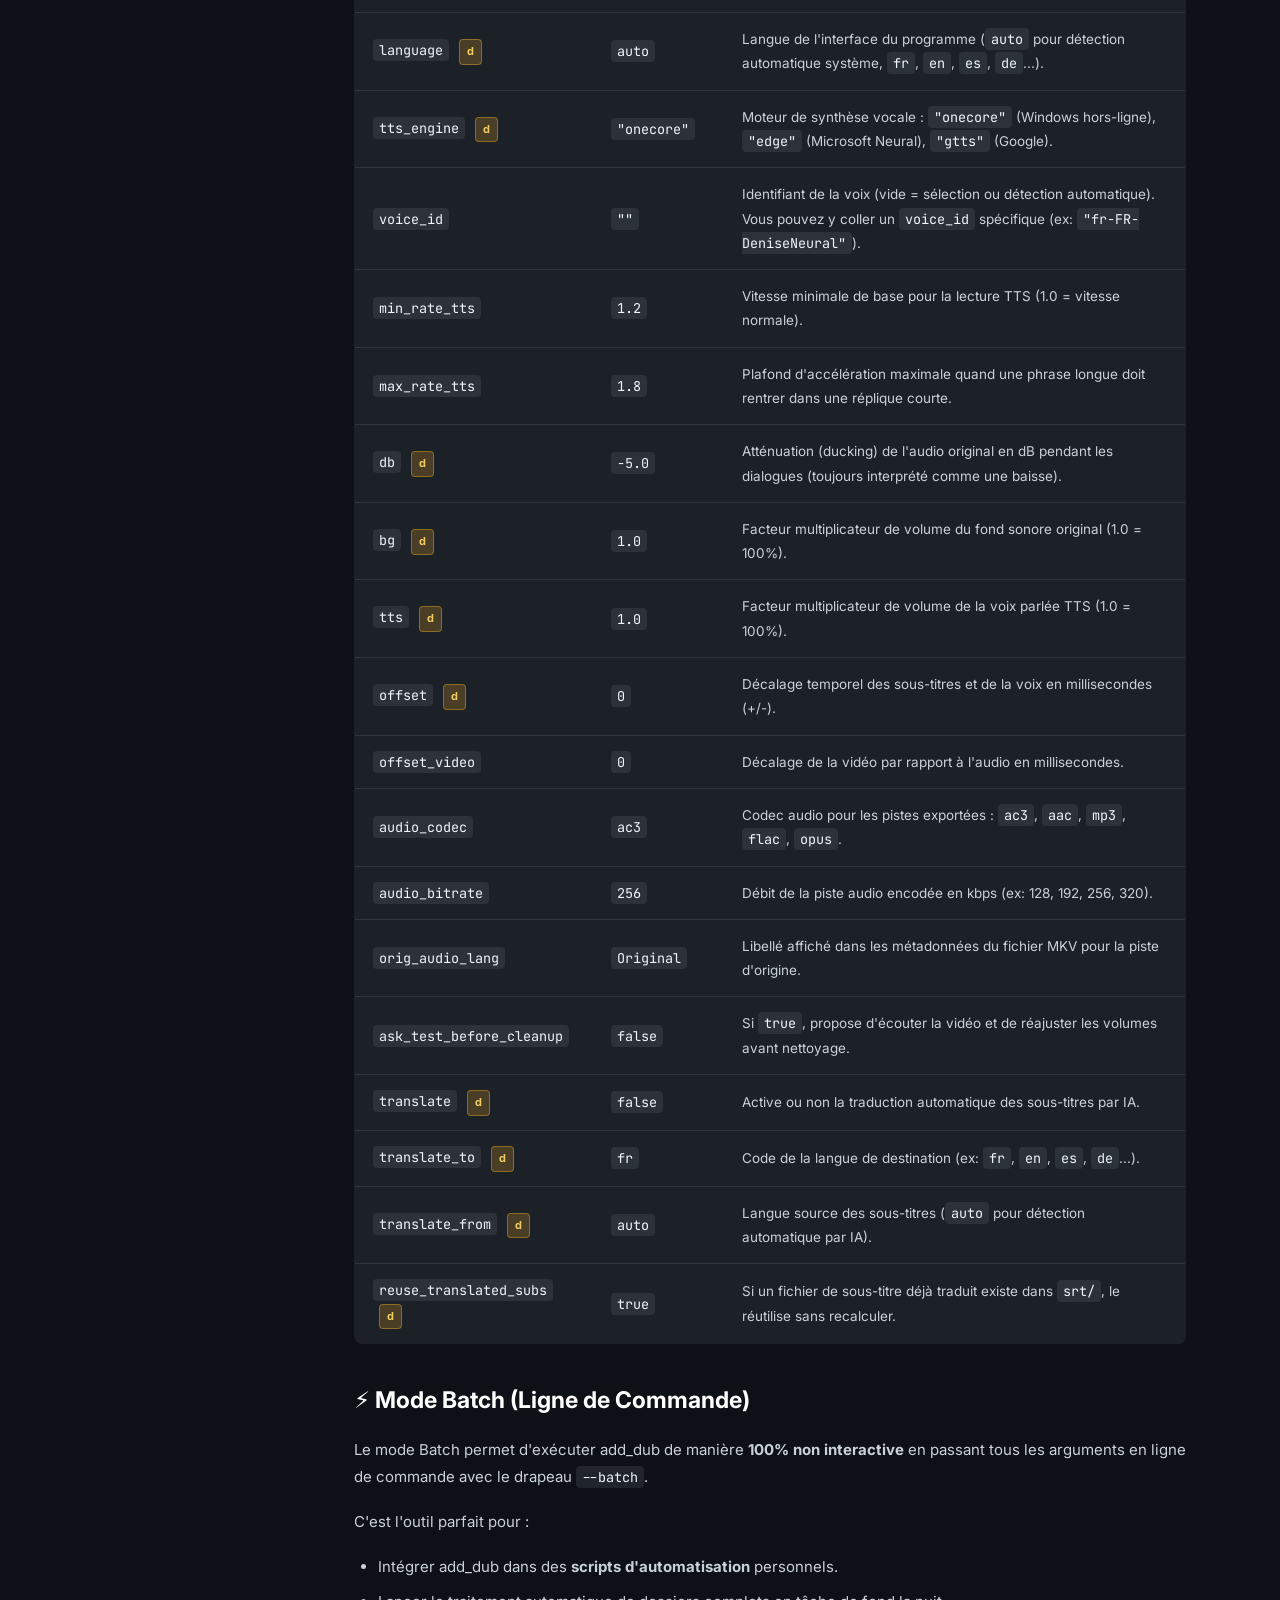
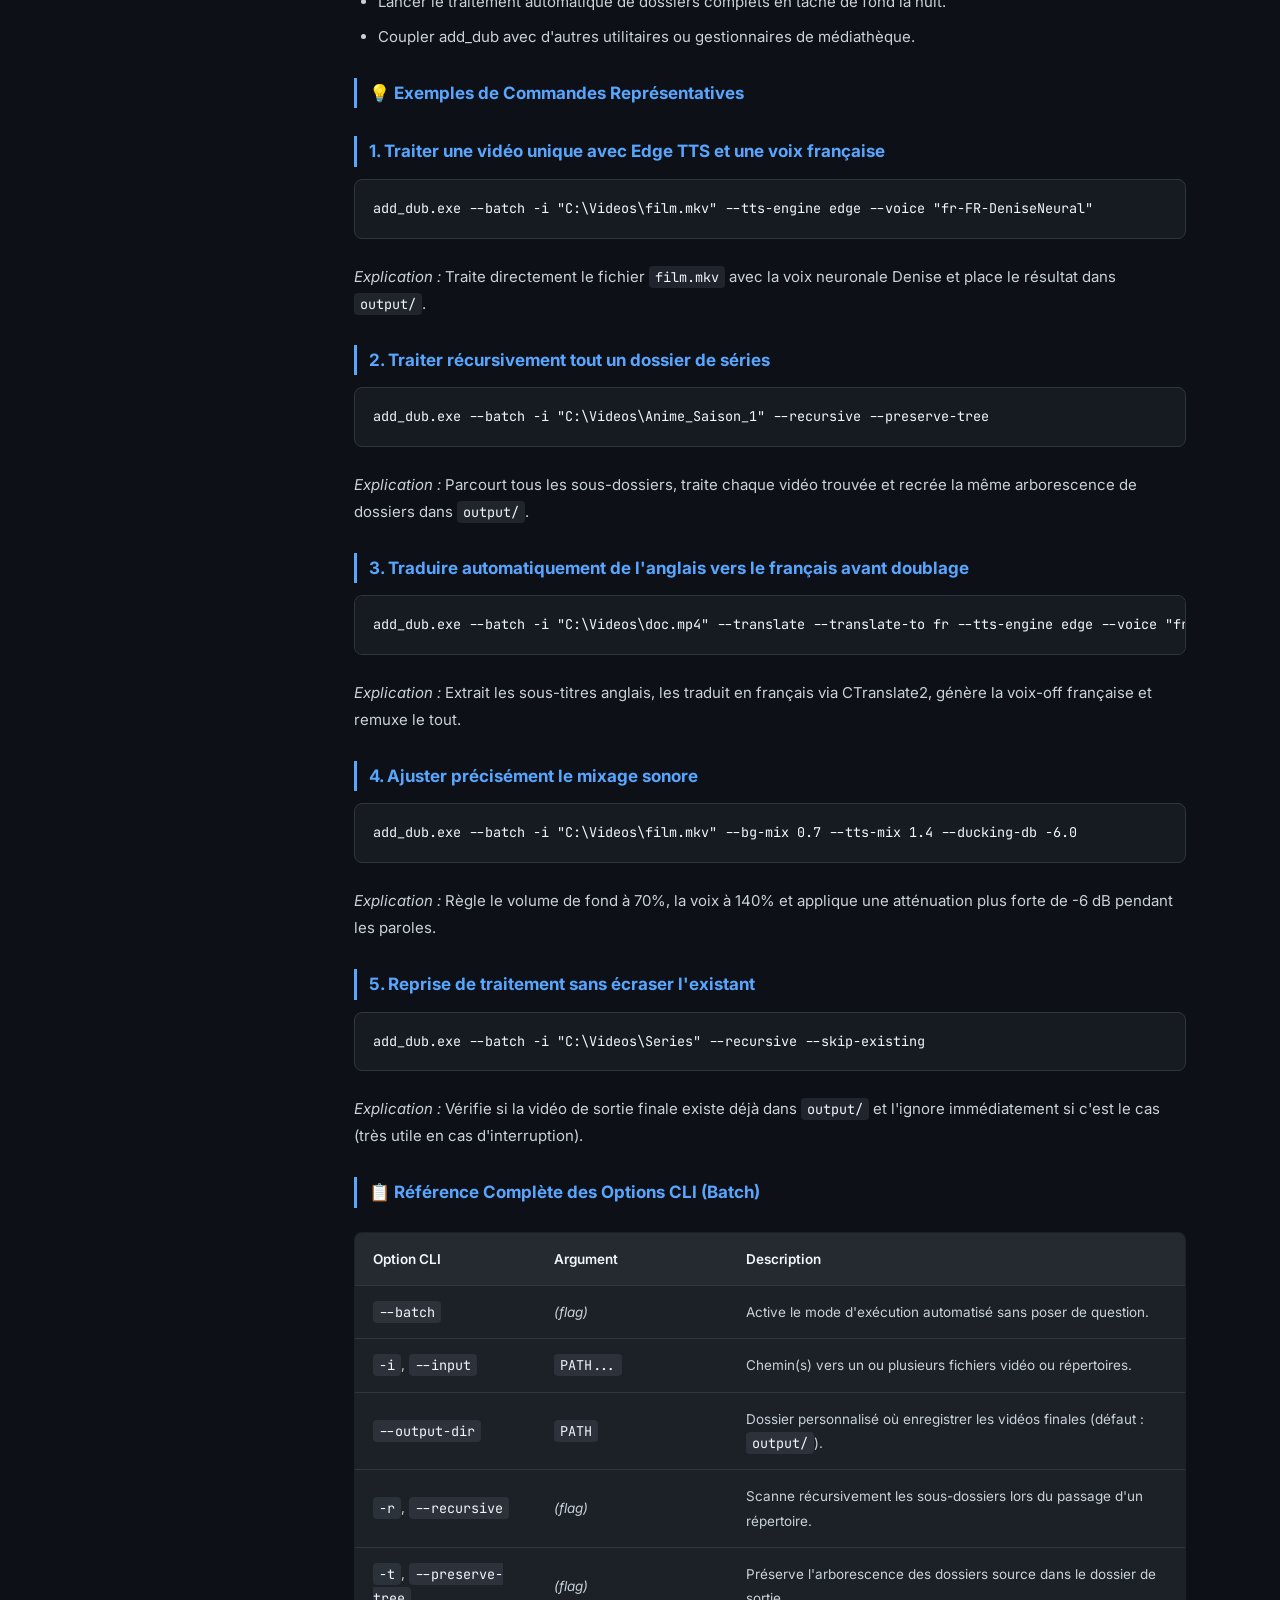
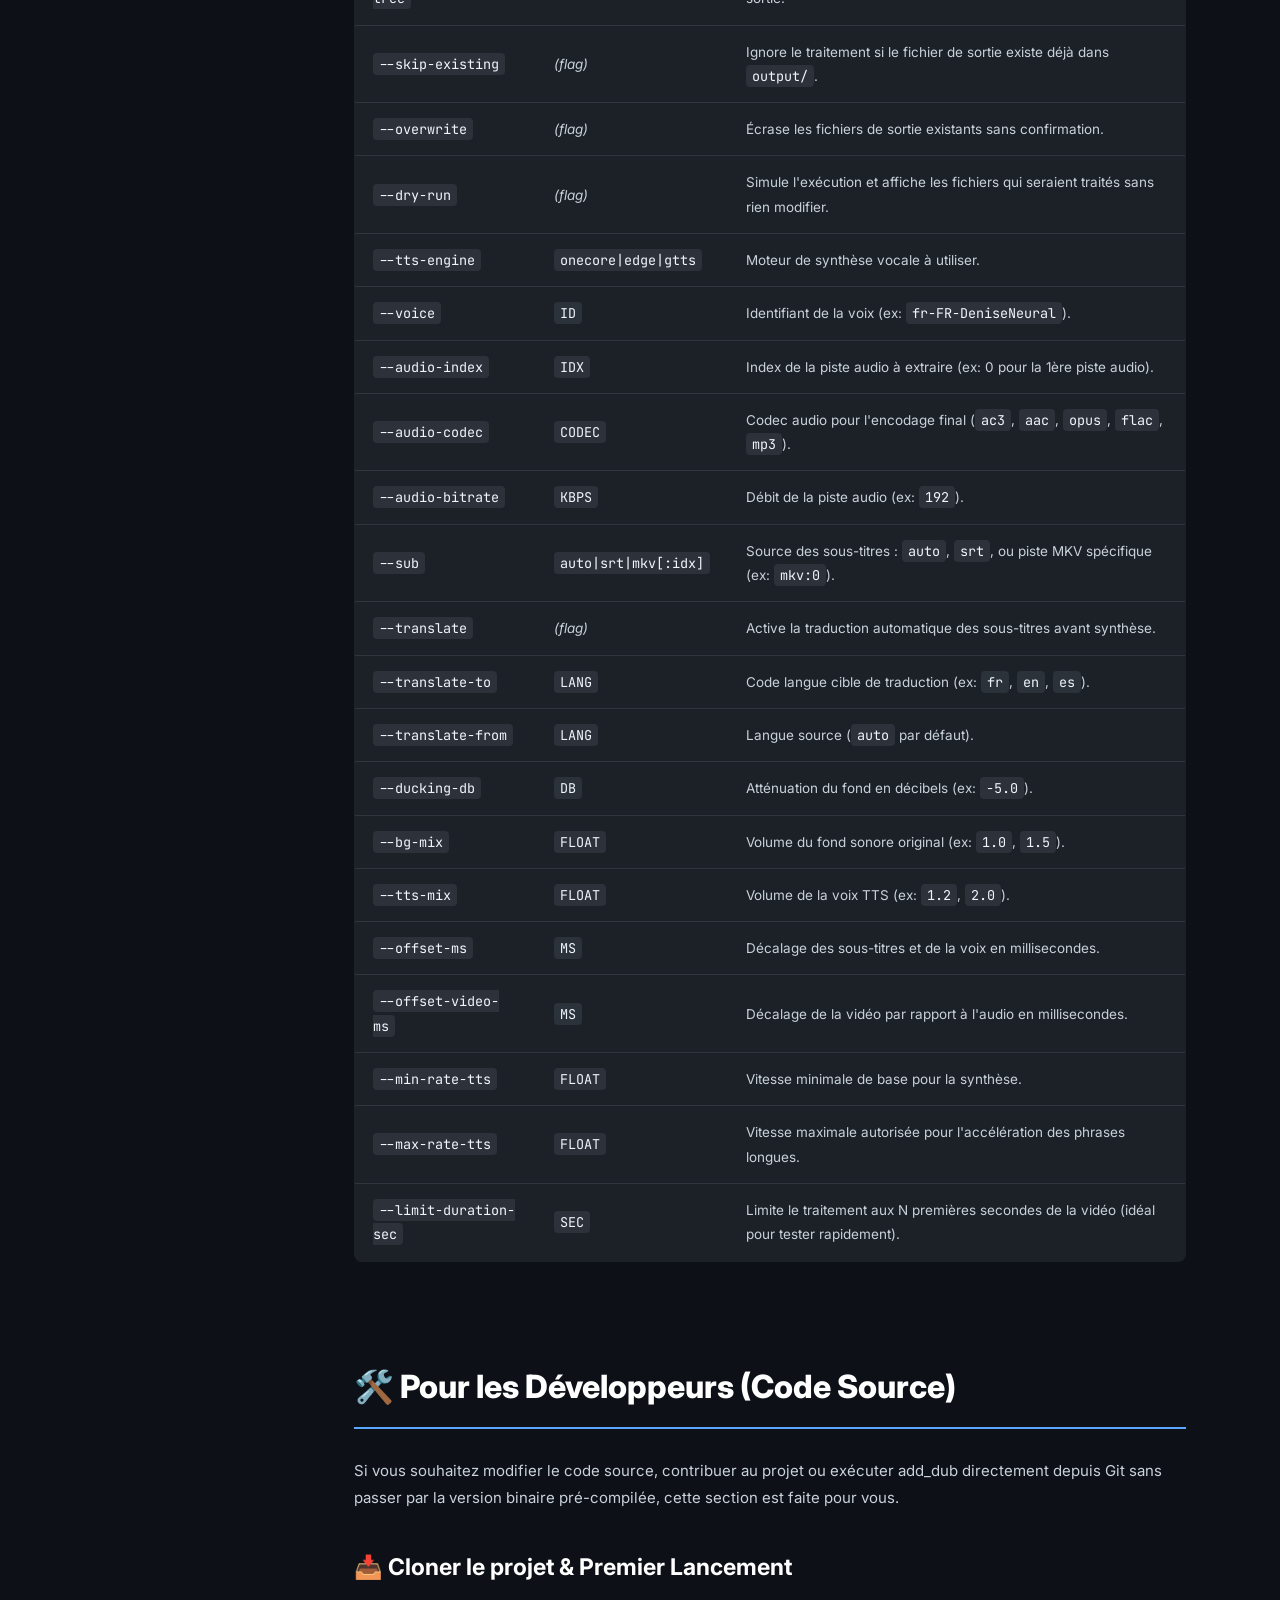
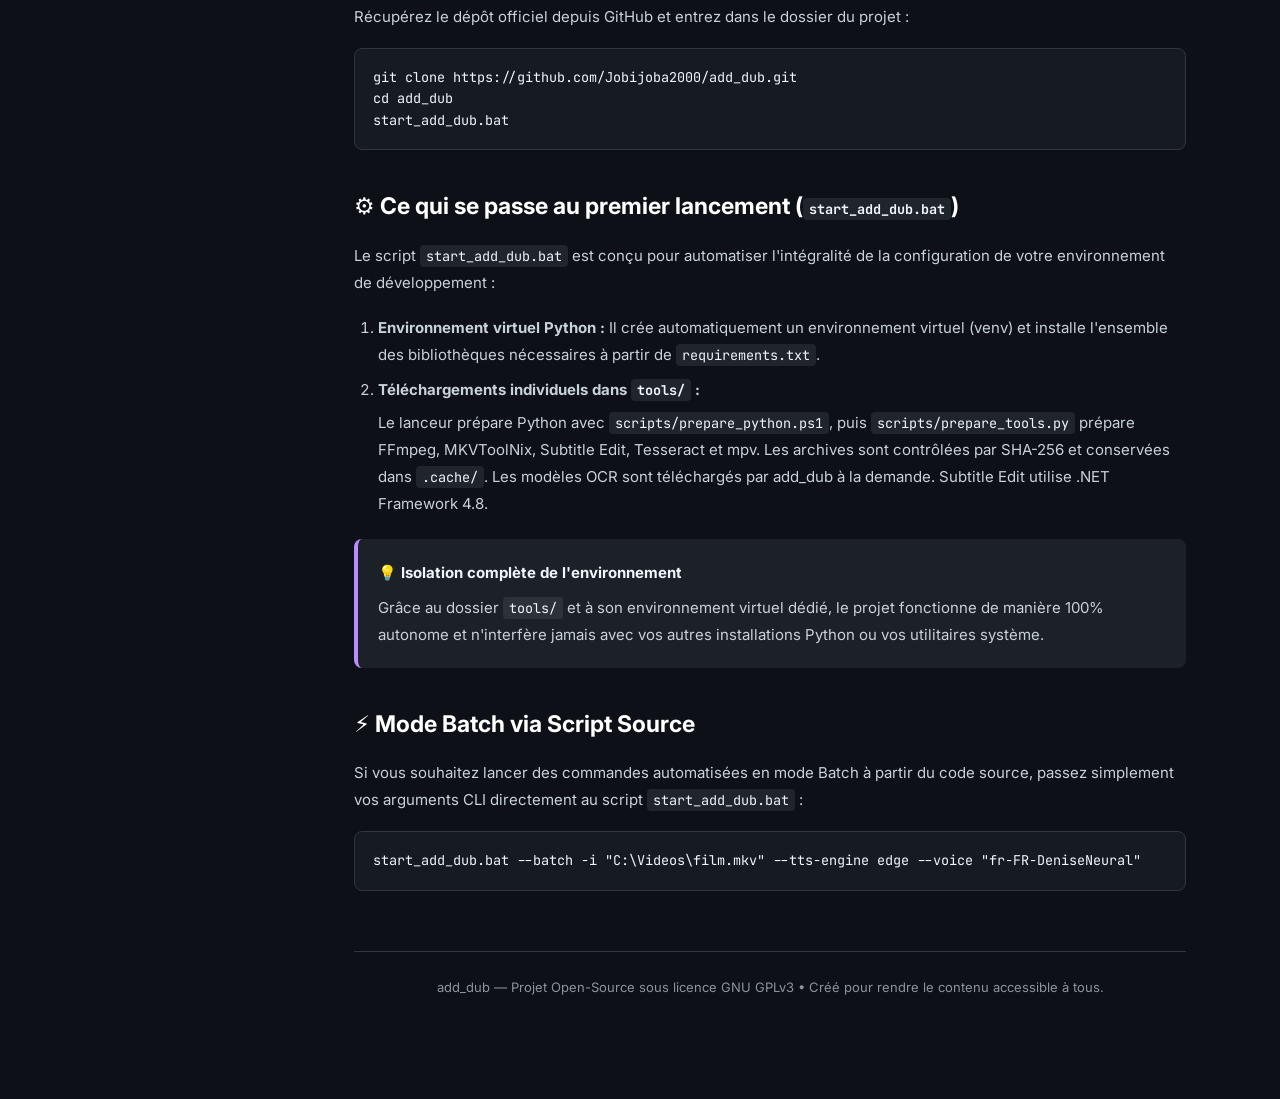
==== commit 56841950: "feat: release v2 with GUI, player and portable launchers Preserve the corrected Edge TTS installatio" ====
--- a/docs/index.html
+++ b/docs/index.html
@@ -11,7 +11,7 @@
         content="add_dub, vocalisation sous-titres, voix-off, TTS, text to speech, accessibilité, malvoyance, audio ducking, traduction sous-titres, MKV, SRT, Edge TTS, CTranslate2, Windows">
     <meta name="author" content="Jobijoba2000">
     <meta name="robots" content="index, follow">
-    <link rel="icon" type="image/png" href="favicon.png">
+    <link rel="icon" type="image/png" href="assets/favicon.png">
     <link rel="canonical" href="https://jobijoba2000.github.io/add_dub/">
 
     <!-- Open Graph / Réseaux Sociaux (X.com, Discord, Reddit, Facebook) -->
@@ -20,8 +20,8 @@
     <meta property="og:title" content="add_dub — Vocalisation de Sous-titres en Voix-Off & Traduction IA">
     <meta property="og:description"
         content="Transformez automatiquement les sous-titres de vos vidéos en voix-off parlée avec atténuation intelligente du fond sonore (audio ducking). 100% portable pour Windows.">
-    <meta property="og:image" content="https://jobijoba2000.github.io/add_dub/og-image.png">
-    <meta property="og:image:secure_url" content="https://jobijoba2000.github.io/add_dub/og-image.png">
+    <meta property="og:image" content="https://jobijoba2000.github.io/add_dub/assets/og-image.png">
+    <meta property="og:image:secure_url" content="https://jobijoba2000.github.io/add_dub/assets/og-image.png">
     <meta property="og:image:type" content="image/png">
     <meta property="og:image:width" content="1200">
     <meta property="og:image:height" content="630">
@@ -31,7 +31,7 @@
     <meta name="twitter:title" content="add_dub — Vocalisation de Sous-titres en Voix-Off & Traduction IA">
     <meta name="twitter:description"
         content="Transformez automatiquement les sous-titres de vos vidéos en voix-off parlée avec atténuation intelligente du fond sonore (audio ducking). 100% portable pour Windows.">
-    <meta name="twitter:image" content="https://jobijoba2000.github.io/add_dub/og-image.png">
+    <meta name="twitter:image" content="https://jobijoba2000.github.io/add_dub/assets/og-image.png">
     <link rel="preconnect" href="https://fonts.googleapis.com">
     <link rel="preconnect" href="https://fonts.gstatic.com" crossorigin>
     <link
@@ -112,8 +112,9 @@
 
         .sidebar-brand {
             display: flex;
-            align-items: center;
-            gap: 10px;
+            flex-direction: column;
+            align-items: flex-start;
+            gap: 8px;
             font-size: 18px;
             font-weight: 800;
             color: var(--text-heading);
@@ -122,13 +123,34 @@
             border-bottom: 1px solid var(--border-color);
         }
 
-        .sidebar-brand span {
+        .sidebar-brand-title {
+            display: flex;
+            align-items: center;
+            flex-wrap: wrap;
+            gap: 10px;
+        }
+
+        .version-badge {
             background: var(--accent-blue);
             color: #000;
             padding: 2px 8px;
             border-radius: 4px;
             font-size: 11px;
             font-weight: 800;
+            line-height: 1.6;
+            white-space: nowrap;
+            flex-shrink: 0;
+        }
+
+        .repository-link {
+            color: var(--accent-blue);
+            font-size: 12px;
+            font-weight: 500;
+            text-decoration: none;
+        }
+
+        .repository-link:hover {
+            text-decoration: underline;
         }
 
         .nav-group-title {
@@ -542,12 +564,10 @@
     <!-- Sidebar Navigation -->
     <aside class="sidebar">
         <div class="sidebar-brand">
-            add_dub <span>v1.0.0</span>
-            <div style="margin-top: 6px;">
-                <a href="https://github.com/Jobijoba2000/add_dub" target="_blank" style="font-size: 12px; color: var(--accent-blue); text-decoration: none; font-weight: 500; display: inline-flex; align-items: center; gap: 4px;">
-                    Dépôt GitHub
-                </a>
+            <div class="sidebar-brand-title">
+                add_dub <span class="version-badge">v2.0.0</span>
             </div>
+            <a href="https://github.com/Jobijoba2000/add_dub" class="repository-link" target="_blank" rel="noopener noreferrer">Dépôt GitHub</a>
         </div>
 
         <div class="nav-group-title">1. Présentation</div>
@@ -568,6 +588,9 @@
             <li><a href="#mode-interactif">🎮 Mode Interactif</a></li>
             <li><a href="#options-conf">⚙️ Fichier options.conf</a></li>
             <li><a href="#mode-batch">⚡ Mode Batch</a></li>
+            <li><a href="#mode-gui">🪟 Interface graphique</a></li>
+            <li><a href="#mode-player">▶ Lecteur mpv</a></li>
+            <li><a href="#licences">📄 Licences & langues</a></li>
         </ul>
 
         <div class="nav-group-title">4. Pour les Développeurs</div>
@@ -601,14 +624,18 @@
         <p>add_dub adopte le principe éprouvé de la <strong>voix-off</strong> :</p>
         <ul>
             <li><strong>On conserve l'émotion et la voix originale en fond</strong>, simplement atténuée lorsque la voix-off lit le sous-titre.</li>
-            <li><strong>100% stable et sans hallucination</strong> : comme il se base sur le texte exact des sous-titres, il n'invente jamais de mots.</li>
-            <li><strong>100% CPU & Ultra-rapide :</strong> Tourne sur n'importe quel PC sous <strong>Windows 10 ou 11</strong> sans carte graphique dédiée.</li>
+            <li><strong>Lecture des sous-titres :</strong> la voix est générée à partir du texte fourni. L’OCR et la traduction peuvent introduire des erreurs ; vérifiez le résultat.</li>
+            <li><strong>Traitement CPU :</strong> aucune carte graphique dédiée n’est nécessaire. La vitesse dépend du moteur, de la durée et des ressources du PC.</li>
         </ul>
 
         <!-- Section 2 : Démarrage Rapide -->
         <h2 id="demarrage-rapide">🚀 Démarrage Rapide</h2>
+        <div class="callout callout-info">
+            <div class="callout-title">Version 2.0.0</div>
+            <p>La distribution propose trois lanceurs : <code>add_dub.exe</code> pour l’interface graphique, <code>add_dub_console.exe</code> pour l’assistant/CLI et <code>add_dub_player.exe</code> pour le lecteur.</p>
+        </div>
         <p>La version officielle de add_dub est distribuée sous forme d'une <strong>application portable
-                autonome pour Windows 10/11 64-bit</strong> (aucun pré-requis, aucun besoin d'installer Python ou FFmpeg sur votre machine).</p>
+                pour Windows 10/11 64-bit</strong>. Python et les outils sont embarqués ; Visual C++ x64 peut être nécessaire. L’OCR Subtitle Edit nécessite .NET Framework 4.8.</p>
 
         <a href="https://github.com/Jobijoba2000/add_dub/releases/latest" class="btn-download" target="_blank" rel="noopener noreferrer">
             <div class="btn-download-icon">
@@ -617,20 +644,20 @@
                 </svg>
             </div>
             <div class="btn-download-text">
-                <strong>Télécharger pour Windows 10/11</strong>
-                <span>add_dub_v1.0.0_win64.zip</span>
+                <strong>Télécharger la dernière version pour Windows</strong>
+                <span>Windows 10/11 · 64 bits</span>
             </div>
         </a>
 
         <h3>Étapes d'installation et premier test :</h3>
         <ol>
-            <li>Téléchargez l'archive <code>add_dub_v1.0.0_win64.zip</code> depuis la page des releases.</li>
+            <li>Téléchargez l’archive Windows depuis la page de la dernière release.</li>
             <li>Décompressez l'archive dans le dossier de votre choix.</li>
             <li><strong>Faire un premier test immédiat :</strong> Un fichier d'exemple <code>extrait.mkv</code> est déjà
                 présent dans le dossier <code>input/</code> pour vous permettre de tester l'outil en quelques secondes !
             </li>
             <li>Double-cliquez sur <strong><code>add_dub.exe</code></strong>.</li>
-            <li>Laissez-vous guider par les questions simples du mode interactif.</li>
+            <li>Dans l’interface graphique, cliquez sur <strong>Ouvrir</strong>, choisissez <code>input/extrait.mkv</code>, les pistes et la voix, puis ajoutez la vidéo à la file et cliquez sur <strong>Démarrer</strong>.</li>
             <li>Votre vidéo doublée est générée dans le dossier <strong><code>output/</code></strong> !</li>
         </ol>
 
@@ -662,7 +689,7 @@
                 <ul>
                     <li>Vidéo originale (sans perte de qualité)</li>
                     <li>Audio doublé (voix-off + fond sonore atténué)</li>
-                    <li>Audio original (piste VO préservée)</li>
+                    <li>Audio source réencodé en stéréo au codec choisi, séparé du mix</li>
                     <li>Sous-titres synchronisés</li>
                 </ul>
             </li>
@@ -671,11 +698,29 @@
         <div class="callout callout-info">
             <div class="callout-title">👁️ Support OCR & Traduction IA intégrés</div>
             <p><strong>Sous-titres d'images (Blu-ray & DVD) :</strong> Si vos sous-titres dans un conteneur MKV ne sont pas au format texte (SRT / ASS / WebVTT) mais au format image (<strong>PGS</strong> sur Blu-ray ou <strong>VobSub / SUB-IDX</strong> sur DVD), add_dub lance automatiquement une reconnaissance optique de caractères (OCR via Subtitle Edit & Tesseract 5) en arrière-plan pour les convertir en texte.</p>
-            <p style="margin-bottom: 0;"><strong>Traduction locale (CTranslate2) :</strong> Si vous activez la traduction, celle-ci s'exécute 100% hors-ligne sur votre processeur via le moteur <strong>CTranslate2</strong>, sans nécessiter aucune clé API payante ni connexion Internet.</p>
+            <p style="margin-bottom: 0;"><strong>Traduction locale (CTranslate2) :</strong> les modèles sont téléchargés au premier usage, puis la traduction s’effectue sur le CPU. Dans le code actuel, choisir CTranslate2 ne provoque pas de secours Google. Le moteur Google Traduction envoie le texte en ligne et peut se replier sur les modèles locaux. <code>--offline</code> interdit services distants et téléchargements, si les modèles sont déjà prêts.</p>
         </div>
 
-        <h3 id="mode-interactif">🎮 Mode Interactif (Par défaut)</h3>
-        <p>Par défaut, <strong>add_dub</strong> démarre en mode interactif. Il analyse automatiquement le dossier <code>input/</code> et vous pose une série de questions numérotées simples.</p>
+        <h3 id="mode-gui">🪟 Interface graphique de production — code actuel</h3>
+        <pre><code>start_add_dub.bat --gui</code></pre>
+        <p>Ouvrez des vidéos ou un dossier, choisissez les pistes et la voix, vérifiez un extrait dans l’onglet Essai puis ajoutez le lot à la file d’attente. Les sous-dossiers sont inclus et les réglages peuvent être personnalisés par vidéo. Les sorties conservent l’arborescence du dossier ajouté.</p>
+        <p>La file distingue En attente et Terminé. Les barres affichent l’étape mesurée et un total estimé. Démarrer devient Arrêter pendant le traitement ; une interruption nettoie le travail de la vidéo courante, qui pourra être repris depuis le début. Une sortie précédente est remplacée après réussite. Paramètres édite <code>options.conf</code> ; les réglages d’un lot restent propres à la session.</p>
+        <p>Dans la distribution v2, double-cliquez sur <code>add_dub.exe</code>. <a href="usage.md">Consulter le guide détaillé</a> et <a href="preview.md">le fonctionnement de l’aperçu</a>.</p>
+
+        <h3 id="mode-player">▶ Lecteur mpv et vocalisation — code actuel</h3>
+        <pre><code>start_add_dub.bat --player -i "C:\Videos\film.mkv"</code></pre>
+        <p>Le lecteur utilise le mpv embarqué. Ctrl+O ouvre une vidéo, Espace met en pause, M coupe le son et F bascule le plein écran. Le clic droit choisit les pistes et propose Vocaliser les sous-titres. Vérifiez que la piste contient bien les dialogues complets.</p>
+        <p>La vocalisation prépare deux WAV, voix et audio atténué, sans exporter de MKV. Ils restent dans <code>player-data/wav/</code>. Enregistrer les réglages conserve la voix et les niveaux dans <code>player-data/settings.json</code> ; Ctrl+Maj+D prépare ensuite directement et relance la lecture depuis le début. En lancement manuel, Rejouer et Continuer sont proposés.</p>
+        <p>Le lecteur ne réutilise pas encore automatiquement ses WAV et les sous-titres externes chargés directement dans mpv ne sont pas raccordés à la vocalisation. Il ne propose pas actuellement les réglages de traduction du GUI de production.</p>
+
+        <h3 id="licences">📄 Licences et langues</h3>
+        <p>Le code d’add_dub est sous GPLv3. Les outils, DLL et modèles conservent leurs propres licences. NLLB-200 d’origine comporte une restriction d’usage commercial. Qt et les outils natifs doivent être accompagnés des notices et sources correspondantes applicables.</p>
+        <p>La console, le GUI et le player suivent la langue configurée : français, anglais, espagnol, allemand ou italien. Les commandes, explications, erreurs et messages d’état du GUI et du player sont traduits dans ces cinq langues. Redémarrez l’application après un changement de langue. La langue de l’interface, celle de la voix et la traduction des sous-titres sont indépendantes.</p>
+        <p>Le bouton À propos et licences du GUI et le menu du player affichent la version, la licence du projet et les notices des composants.</p>
+        <p><a href="https://github.com/Jobijoba2000/add_dub/blob/main/THIRD_PARTY_NOTICES.md">Composants et licences</a> · <a href="https://github.com/Jobijoba2000/add_dub/blob/main/CHANGELOG.md">Historique des versions</a> · <a href="usage.md">Guide détaillé</a></p>
+
+        <h3 id="mode-interactif">🎮 Mode Interactif</h3>
+        <p>Dans la v2, ouvrez <code>add_dub_console.exe</code>. Depuis les sources, lancez sans argument ou avec <code>--interactive</code>. L’assistant analyse le dossier <code>input/</code> et vous pose des questions numérotées.</p>
 
         <h4>Déroulement pas-à-pas :</h4>
         <ol>
@@ -871,7 +916,7 @@
             arborescence de dossiers dans <code>output/</code>.</p>
 
         <h4>3. Traduire automatiquement de l'anglais vers le français avant doublage</h4>
-        <pre><code>add_dub.exe --batch -i "C:\Videos\doc.mp4" --translate --translate-to fr --voice "fr-FR-HenriNeural"</code></pre>
+        <pre><code>add_dub.exe --batch -i "C:\Videos\doc.mp4" --translate --translate-to fr --tts-engine edge --voice "fr-FR-HenriNeural"</code></pre>
         <p><em>Explication :</em> Extrait les sous-titres anglais, les traduit en français via CTranslate2, génère la
             voix-off française et remuxe le tout.</p>
 
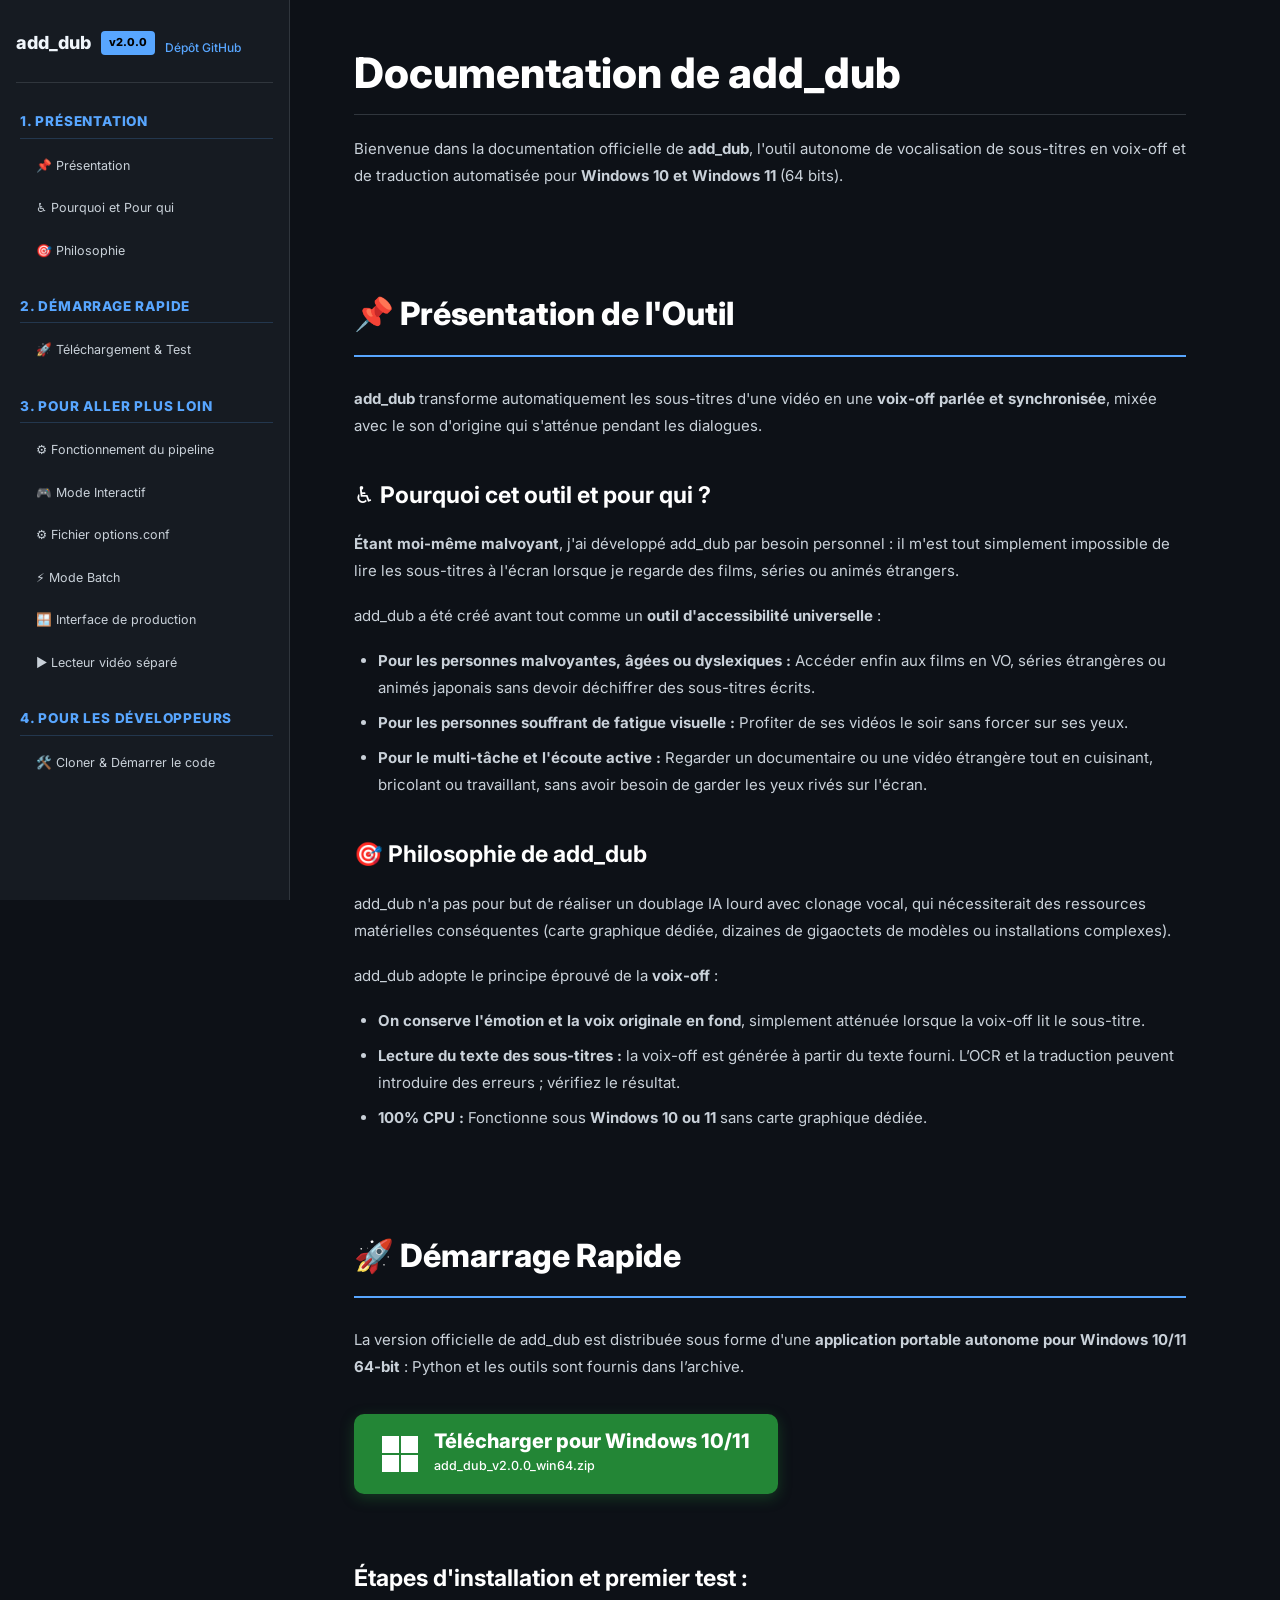
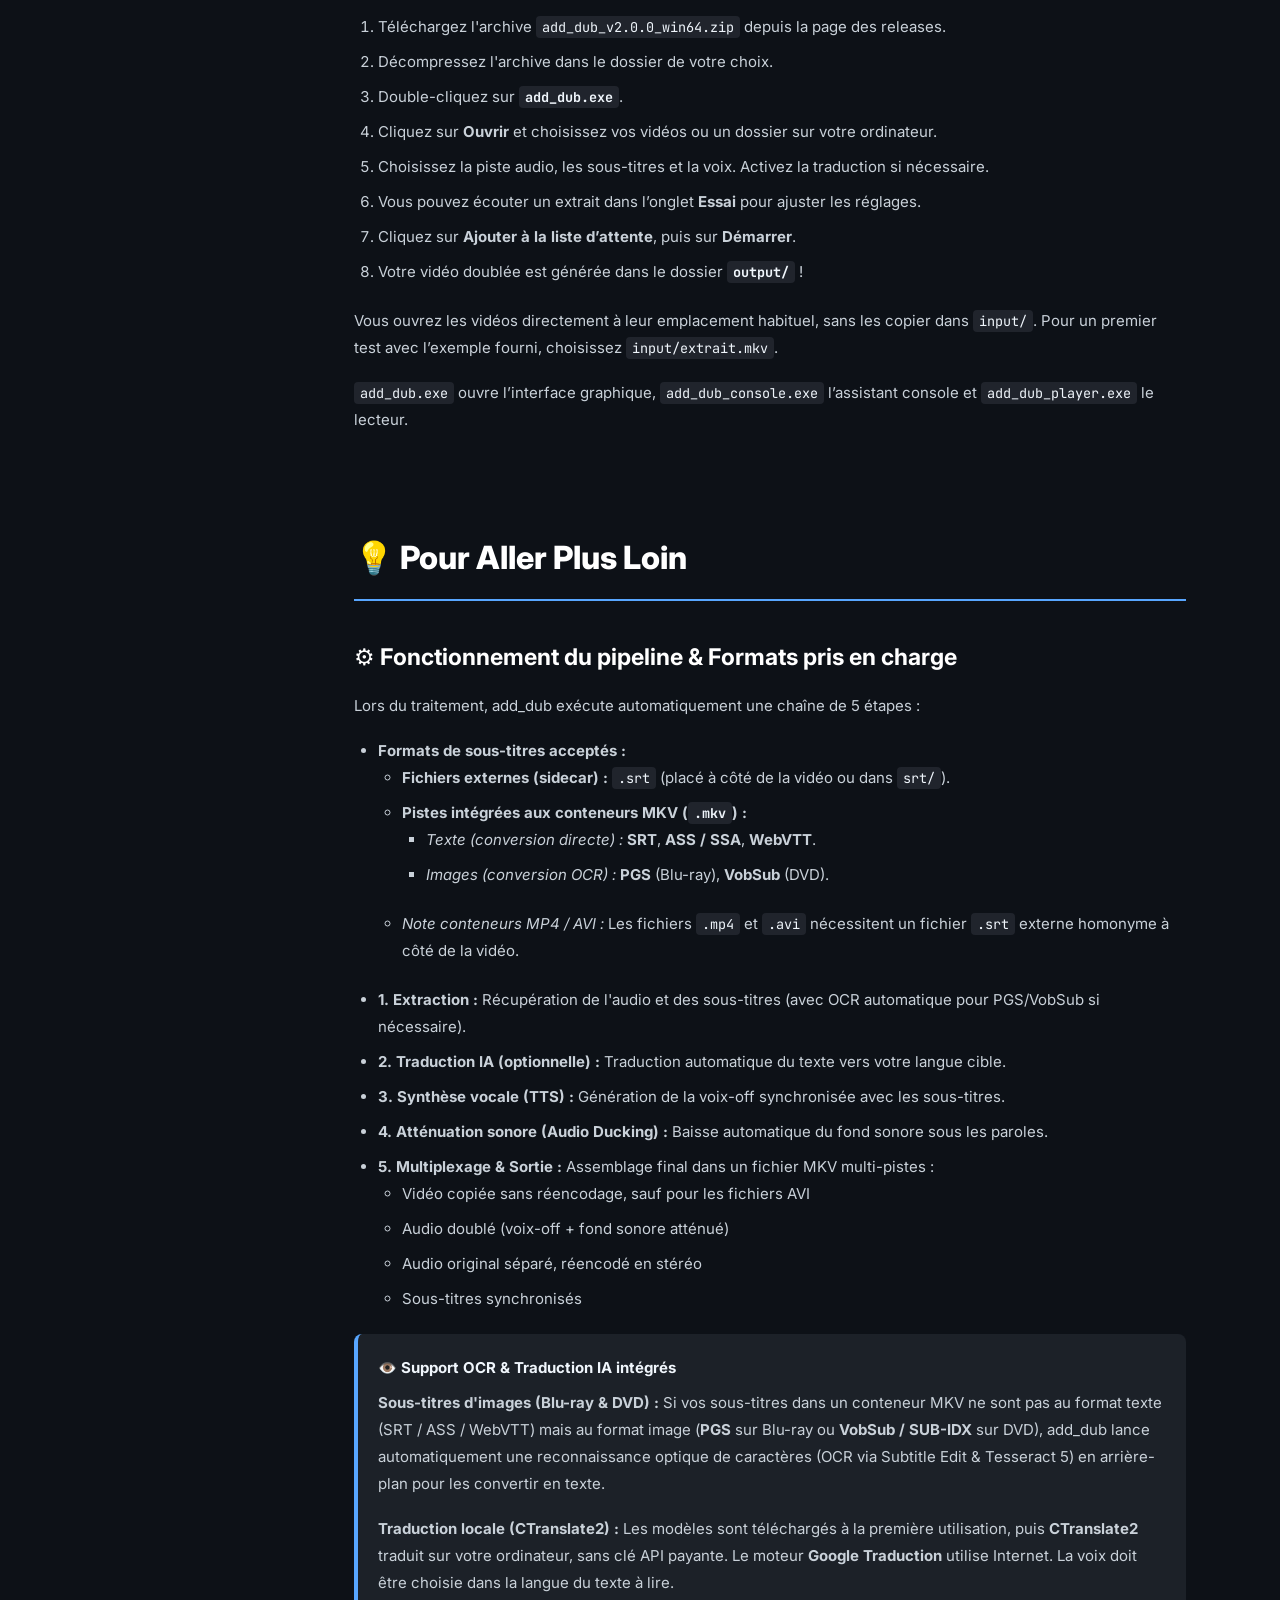
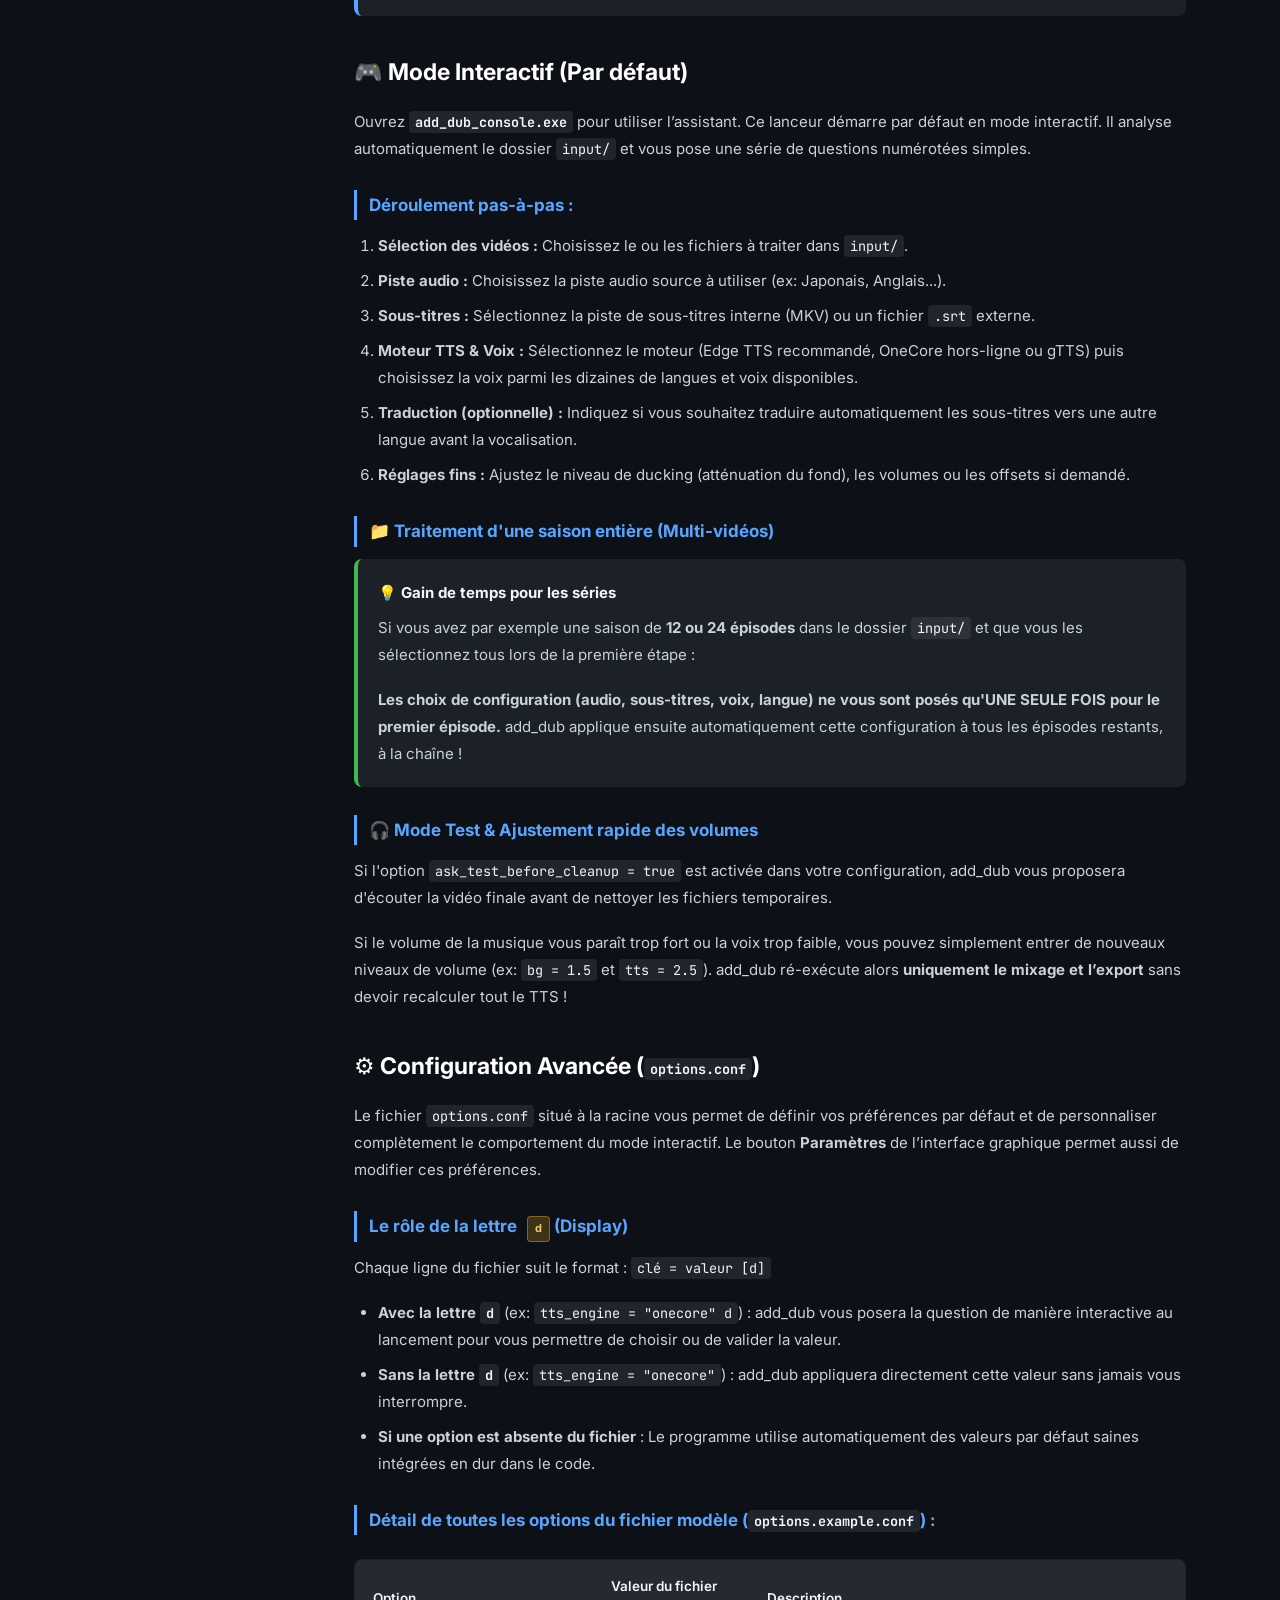
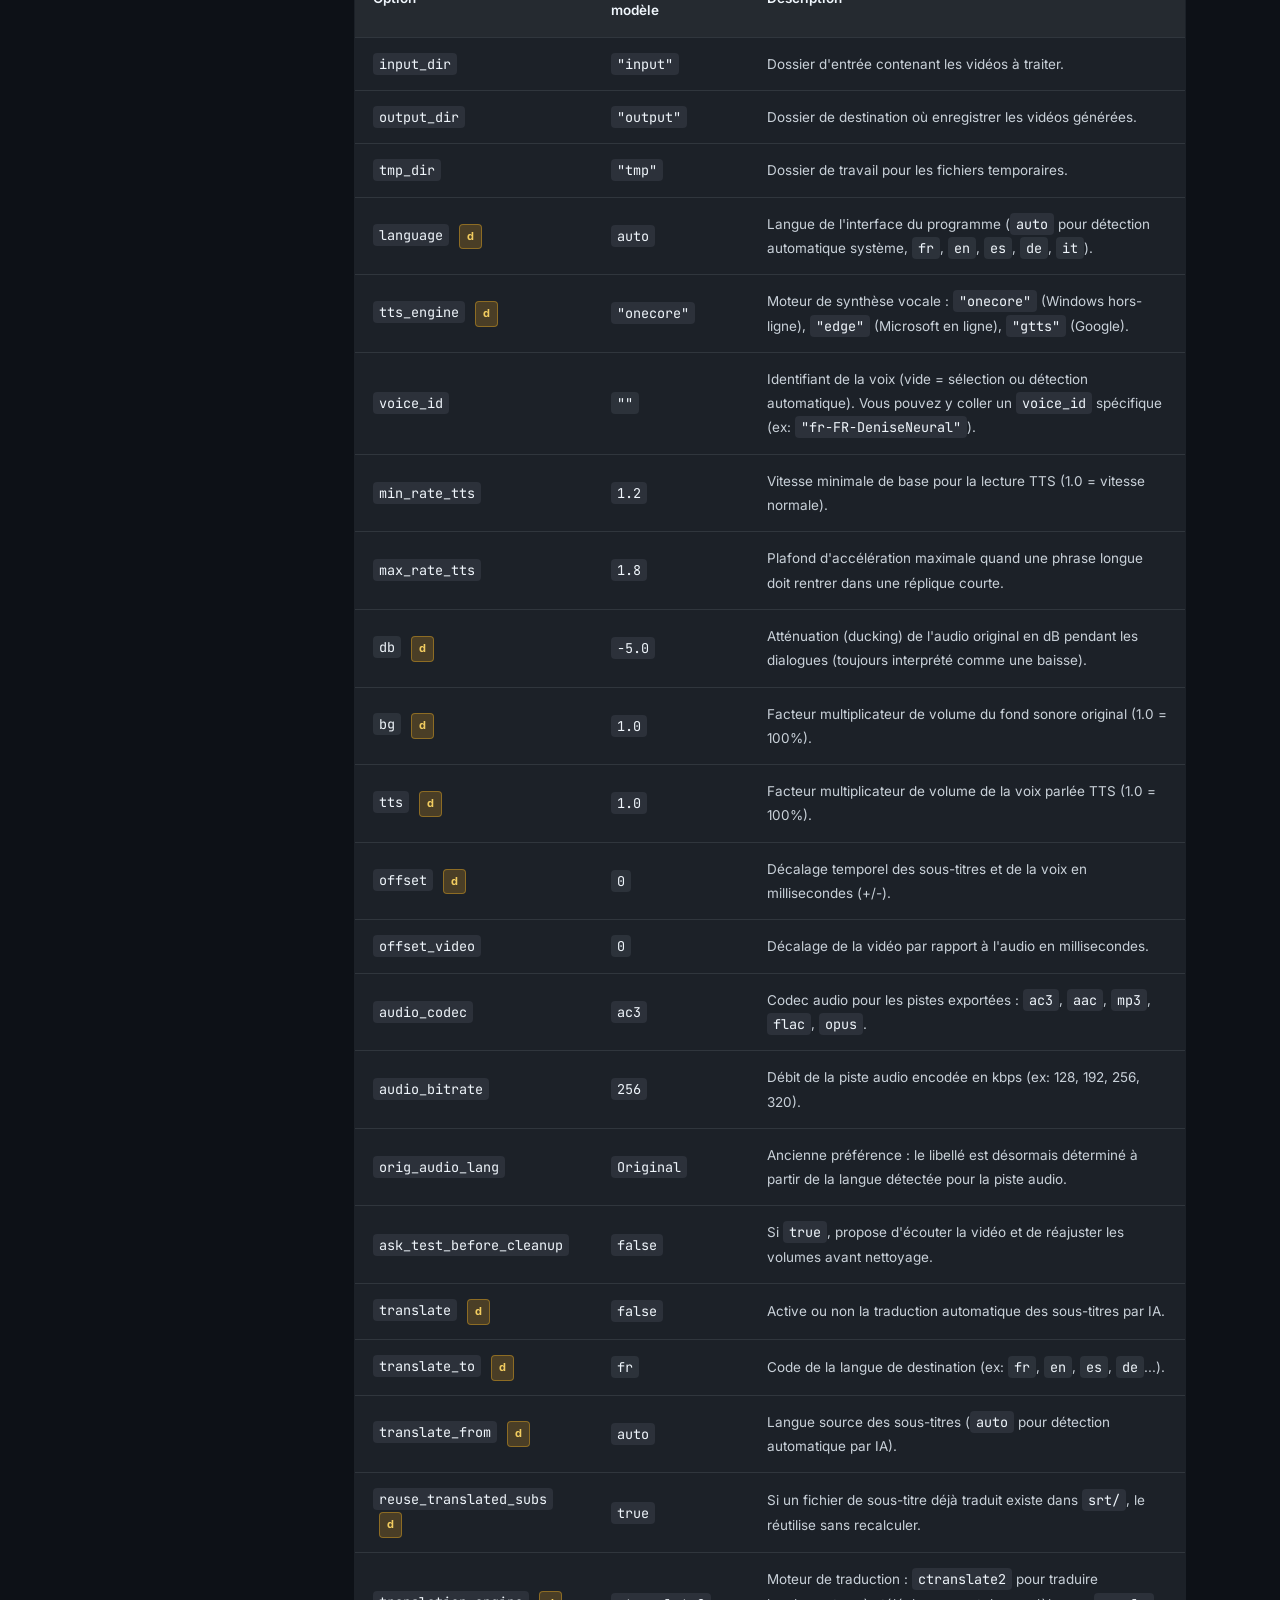
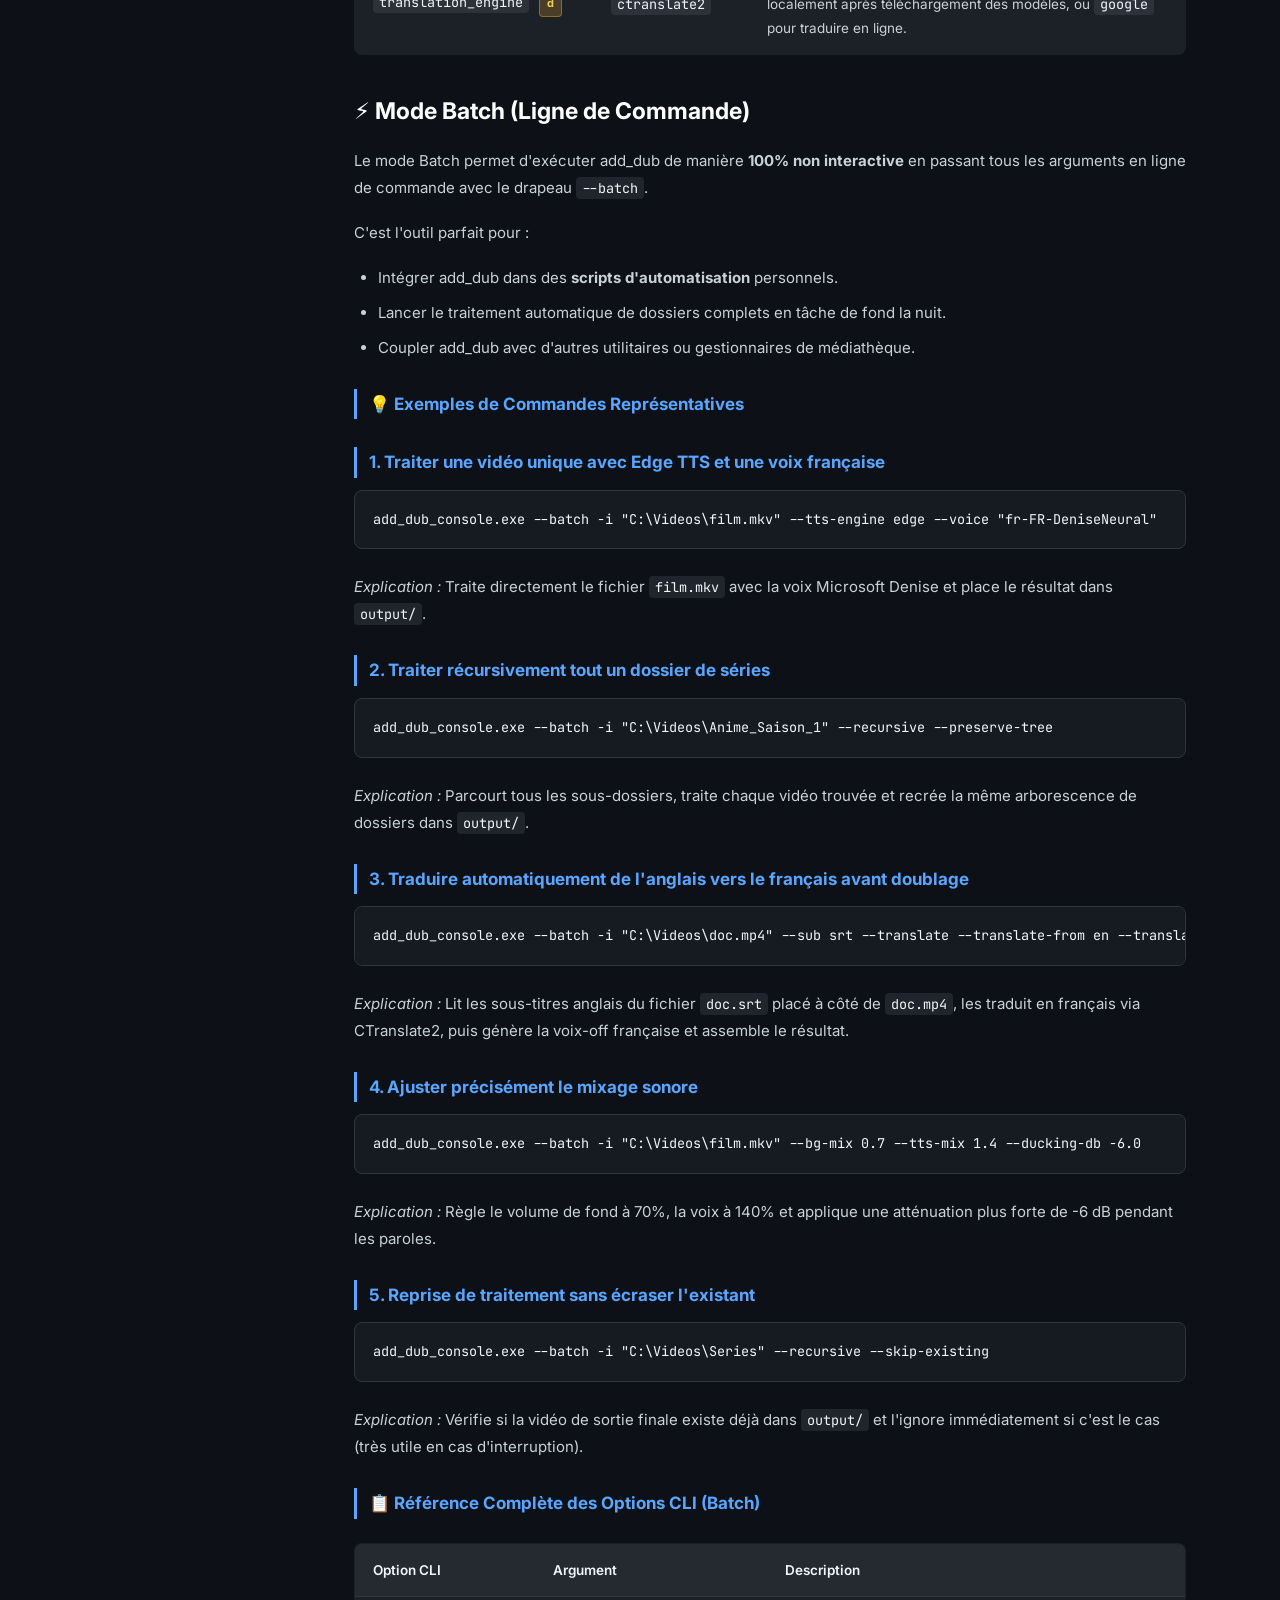
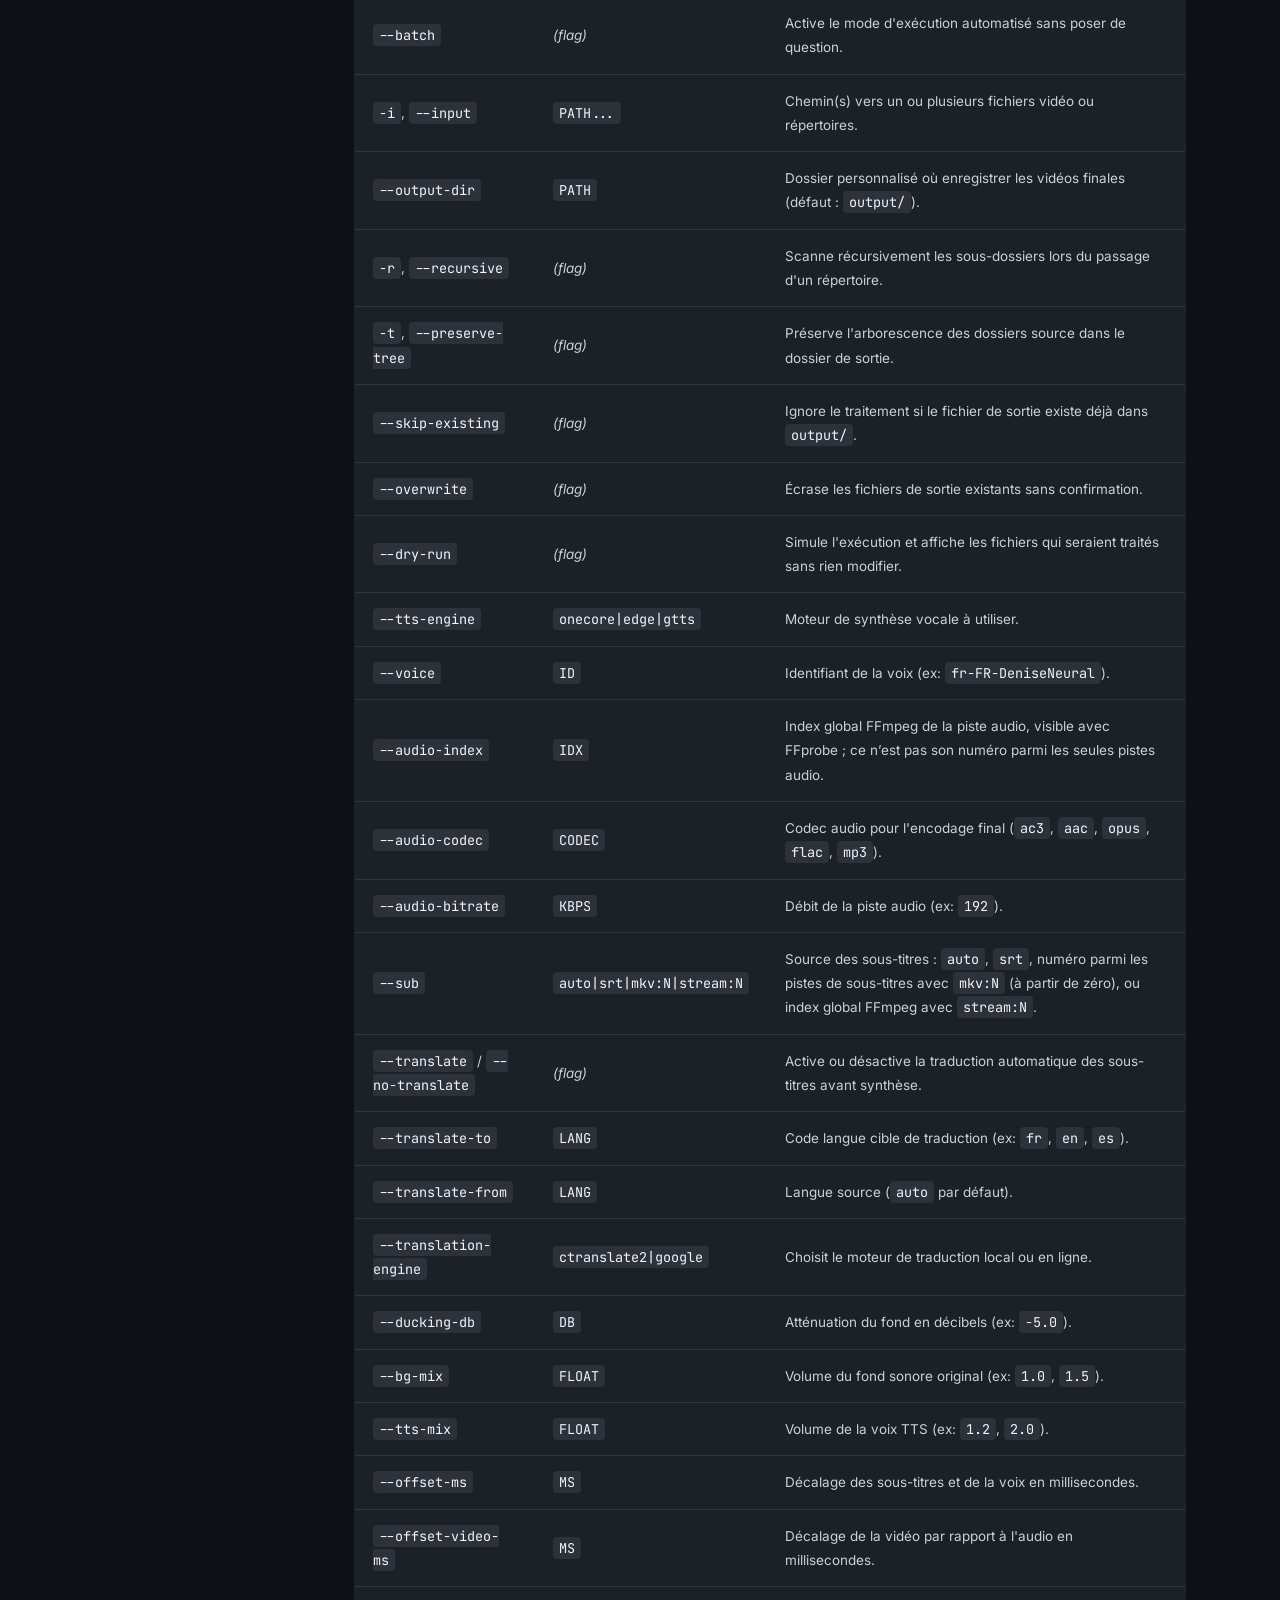
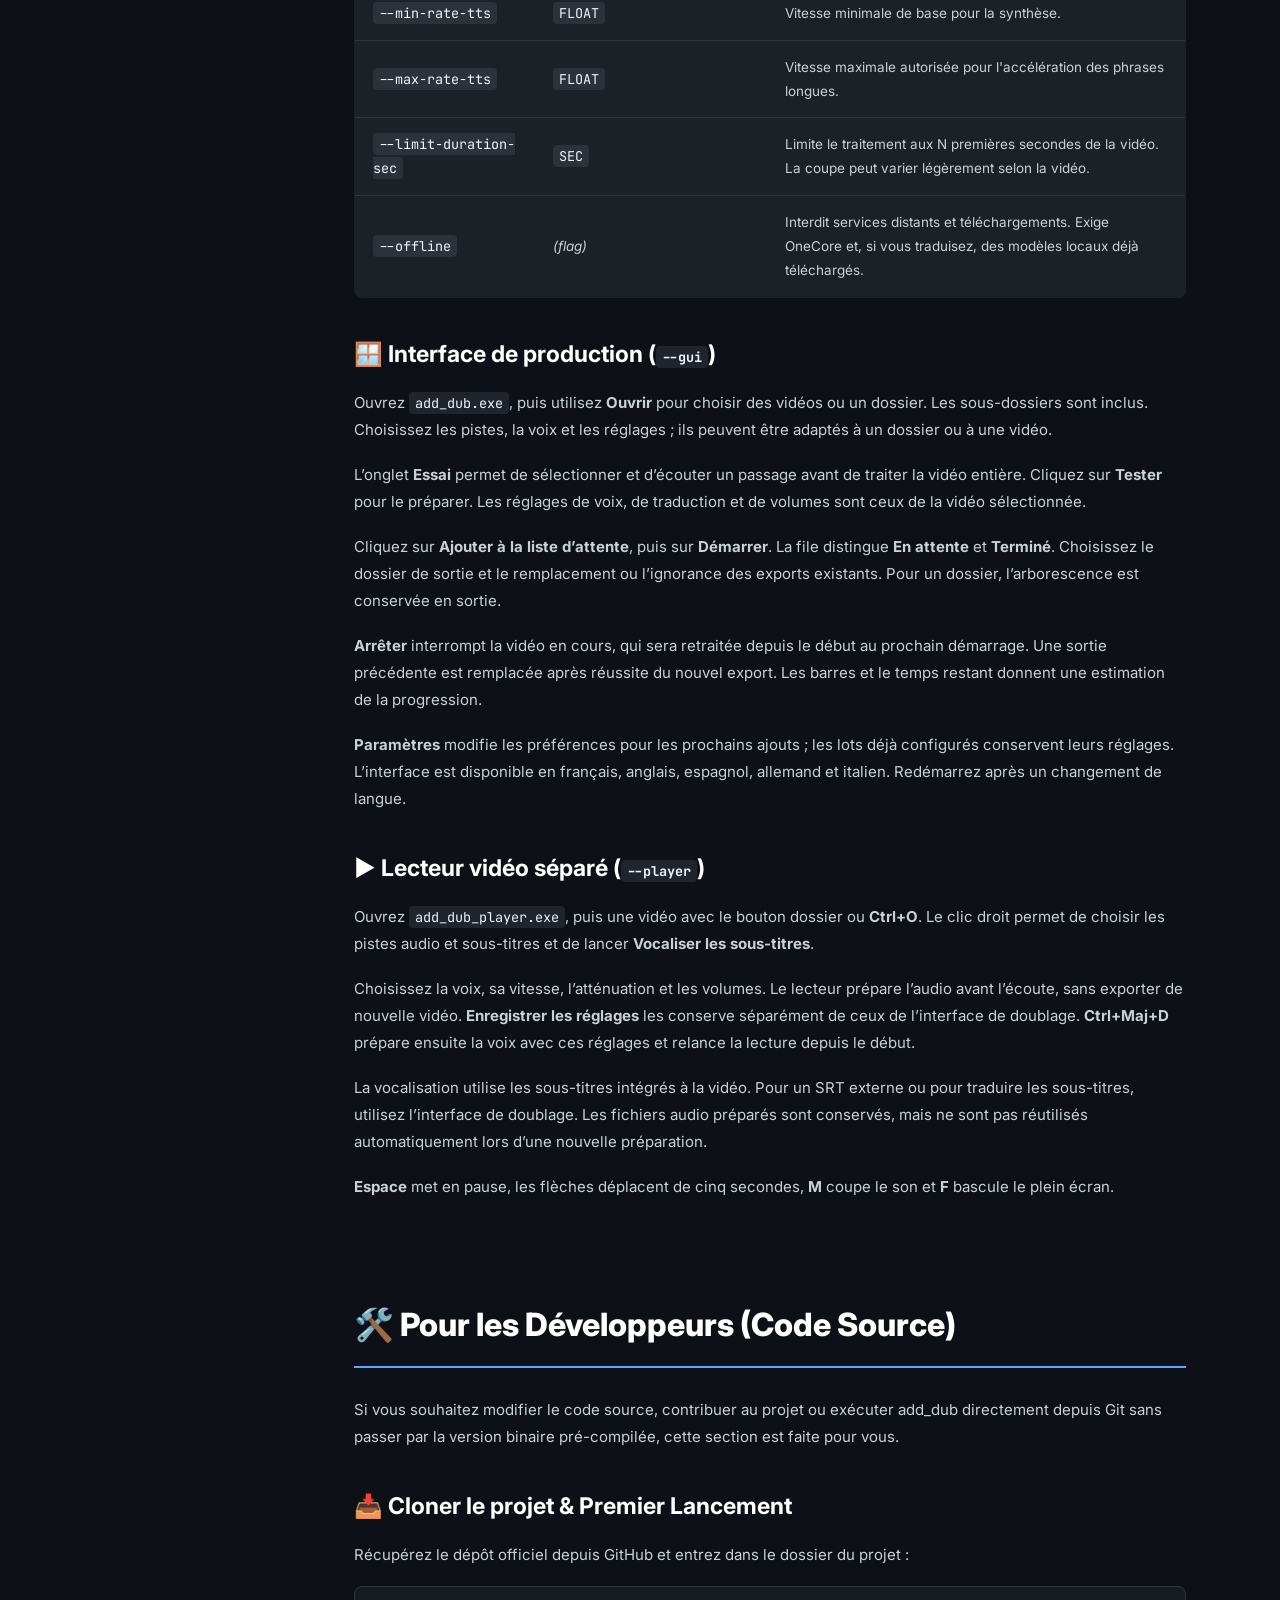
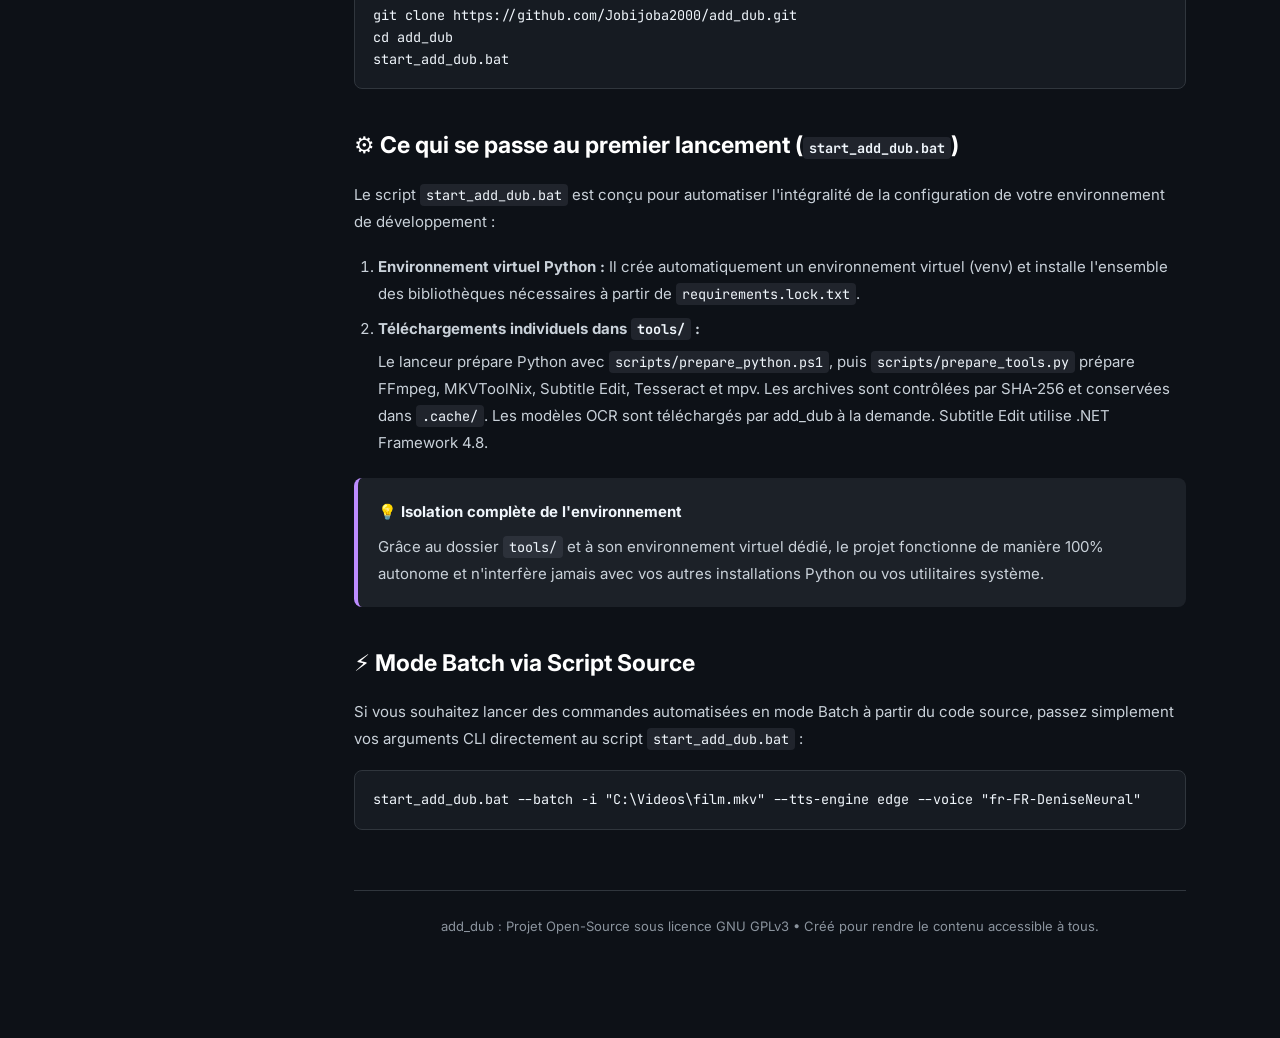
==== commit e2a70bf3: "docs: restore original README and manual presentation for v2" ====
--- a/docs/index.html
+++ b/docs/index.html
@@ -4,9 +4,9 @@
 <head>
     <meta charset="UTF-8">
     <meta name="viewport" content="width=device-width, initial-scale=1.0">
-    <title>Manuel & Documentation Officielle — add_dub</title>
+    <title>Manuel & Documentation Officielle : add_dub</title>
     <meta name="description"
-        content="add_dub — Outil gratuit et portable de vocalisation de sous-titres en voix-off et de traduction IA pour Windows. Idéal pour l'accessibilité (malvoyance, fatigue visuelle) et le confort d'écoute.">
+        content="add_dub : Outil gratuit et portable de vocalisation de sous-titres en voix-off et de traduction IA pour Windows. Idéal pour l'accessibilité (malvoyance, fatigue visuelle) et le confort d'écoute.">
     <meta name="keywords"
         content="add_dub, vocalisation sous-titres, voix-off, TTS, text to speech, accessibilité, malvoyance, audio ducking, traduction sous-titres, MKV, SRT, Edge TTS, CTranslate2, Windows">
     <meta name="author" content="Jobijoba2000">
@@ -17,7 +17,7 @@
     <!-- Open Graph / Réseaux Sociaux (X.com, Discord, Reddit, Facebook) -->
     <meta property="og:type" content="website">
     <meta property="og:url" content="https://jobijoba2000.github.io/add_dub/">
-    <meta property="og:title" content="add_dub — Vocalisation de Sous-titres en Voix-Off & Traduction IA">
+    <meta property="og:title" content="add_dub : Vocalisation de Sous-titres en Voix-Off & Traduction IA">
     <meta property="og:description"
         content="Transformez automatiquement les sous-titres de vos vidéos en voix-off parlée avec atténuation intelligente du fond sonore (audio ducking). 100% portable pour Windows.">
     <meta property="og:image" content="https://jobijoba2000.github.io/add_dub/assets/og-image.png">
@@ -28,7 +28,7 @@
 
     <!-- Twitter Card (X.com) -->
     <meta name="twitter:card" content="summary_large_image">
-    <meta name="twitter:title" content="add_dub — Vocalisation de Sous-titres en Voix-Off & Traduction IA">
+    <meta name="twitter:title" content="add_dub : Vocalisation de Sous-titres en Voix-Off & Traduction IA">
     <meta name="twitter:description"
         content="Transformez automatiquement les sous-titres de vos vidéos en voix-off parlée avec atténuation intelligente du fond sonore (audio ducking). 100% portable pour Windows.">
     <meta name="twitter:image" content="https://jobijoba2000.github.io/add_dub/assets/og-image.png">
@@ -112,9 +112,8 @@
 
         .sidebar-brand {
             display: flex;
-            flex-direction: column;
-            align-items: flex-start;
-            gap: 8px;
+            align-items: center;
+            gap: 10px;
             font-size: 18px;
             font-weight: 800;
             color: var(--text-heading);
@@ -123,34 +122,13 @@
             border-bottom: 1px solid var(--border-color);
         }
 
-        .sidebar-brand-title {
-            display: flex;
-            align-items: center;
-            flex-wrap: wrap;
-            gap: 10px;
-        }
-
-        .version-badge {
+        .sidebar-brand span {
             background: var(--accent-blue);
             color: #000;
             padding: 2px 8px;
             border-radius: 4px;
             font-size: 11px;
             font-weight: 800;
-            line-height: 1.6;
-            white-space: nowrap;
-            flex-shrink: 0;
-        }
-
-        .repository-link {
-            color: var(--accent-blue);
-            font-size: 12px;
-            font-weight: 500;
-            text-decoration: none;
-        }
-
-        .repository-link:hover {
-            text-decoration: underline;
         }
 
         .nav-group-title {
@@ -564,10 +542,12 @@
     <!-- Sidebar Navigation -->
     <aside class="sidebar">
         <div class="sidebar-brand">
-            <div class="sidebar-brand-title">
-                add_dub <span class="version-badge">v2.0.0</span>
+            add_dub <span>v2.0.0</span>
+            <div style="margin-top: 6px;">
+                <a href="https://github.com/Jobijoba2000/add_dub" target="_blank" style="font-size: 12px; color: var(--accent-blue); text-decoration: none; font-weight: 500; display: inline-flex; align-items: center; gap: 4px;">
+                    Dépôt GitHub
+                </a>
             </div>
-            <a href="https://github.com/Jobijoba2000/add_dub" class="repository-link" target="_blank" rel="noopener noreferrer">Dépôt GitHub</a>
         </div>
 
         <div class="nav-group-title">1. Présentation</div>
@@ -588,9 +568,8 @@
             <li><a href="#mode-interactif">🎮 Mode Interactif</a></li>
             <li><a href="#options-conf">⚙️ Fichier options.conf</a></li>
             <li><a href="#mode-batch">⚡ Mode Batch</a></li>
-            <li><a href="#mode-gui">🪟 Interface graphique</a></li>
-            <li><a href="#mode-player">▶ Lecteur mpv</a></li>
-            <li><a href="#licences">📄 Licences & langues</a></li>
+            <li><a href="#mode-gui">🪟 Interface de production</a></li>
+            <li><a href="#mode-player">▶ Lecteur vidéo séparé</a></li>
         </ul>
 
         <div class="nav-group-title">4. Pour les Développeurs</div>
@@ -624,18 +603,14 @@
         <p>add_dub adopte le principe éprouvé de la <strong>voix-off</strong> :</p>
         <ul>
             <li><strong>On conserve l'émotion et la voix originale en fond</strong>, simplement atténuée lorsque la voix-off lit le sous-titre.</li>
-            <li><strong>Lecture des sous-titres :</strong> la voix est générée à partir du texte fourni. L’OCR et la traduction peuvent introduire des erreurs ; vérifiez le résultat.</li>
-            <li><strong>Traitement CPU :</strong> aucune carte graphique dédiée n’est nécessaire. La vitesse dépend du moteur, de la durée et des ressources du PC.</li>
+            <li><strong>Lecture du texte des sous-titres :</strong> la voix-off est générée à partir du texte fourni. L’OCR et la traduction peuvent introduire des erreurs ; vérifiez le résultat.</li>
+            <li><strong>100% CPU :</strong> Fonctionne sous <strong>Windows 10 ou 11</strong> sans carte graphique dédiée.</li>
         </ul>
 
         <!-- Section 2 : Démarrage Rapide -->
         <h2 id="demarrage-rapide">🚀 Démarrage Rapide</h2>
-        <div class="callout callout-info">
-            <div class="callout-title">Version 2.0.0</div>
-            <p>La distribution propose trois lanceurs : <code>add_dub.exe</code> pour l’interface graphique, <code>add_dub_console.exe</code> pour l’assistant/CLI et <code>add_dub_player.exe</code> pour le lecteur.</p>
-        </div>
         <p>La version officielle de add_dub est distribuée sous forme d'une <strong>application portable
-                pour Windows 10/11 64-bit</strong>. Python et les outils sont embarqués ; Visual C++ x64 peut être nécessaire. L’OCR Subtitle Edit nécessite .NET Framework 4.8.</p>
+                autonome pour Windows 10/11 64-bit</strong> : Python et les outils sont fournis dans l’archive.</p>
 
         <a href="https://github.com/Jobijoba2000/add_dub/releases/latest" class="btn-download" target="_blank" rel="noopener noreferrer">
             <div class="btn-download-icon">
@@ -644,24 +619,24 @@
                 </svg>
             </div>
             <div class="btn-download-text">
-                <strong>Télécharger la dernière version pour Windows</strong>
-                <span>Windows 10/11 · 64 bits</span>
+                <strong>Télécharger pour Windows 10/11</strong>
+                <span>add_dub_v2.0.0_win64.zip</span>
             </div>
         </a>
 
         <h3>Étapes d'installation et premier test :</h3>
         <ol>
-            <li>Téléchargez l’archive Windows depuis la page de la dernière release.</li>
+            <li>Téléchargez l'archive <code>add_dub_v2.0.0_win64.zip</code> depuis la page des releases.</li>
             <li>Décompressez l'archive dans le dossier de votre choix.</li>
-            <li><strong>Faire un premier test immédiat :</strong> Un fichier d'exemple <code>extrait.mkv</code> est déjà
-                présent dans le dossier <code>input/</code> pour vous permettre de tester l'outil en quelques secondes !
-            </li>
             <li>Double-cliquez sur <strong><code>add_dub.exe</code></strong>.</li>
-            <li>Dans l’interface graphique, cliquez sur <strong>Ouvrir</strong>, choisissez <code>input/extrait.mkv</code>, les pistes et la voix, puis ajoutez la vidéo à la file et cliquez sur <strong>Démarrer</strong>.</li>
+            <li>Cliquez sur <strong>Ouvrir</strong> et choisissez vos vidéos ou un dossier sur votre ordinateur.</li>
+            <li>Choisissez la piste audio, les sous-titres et la voix. Activez la traduction si nécessaire.</li>
+            <li>Vous pouvez écouter un extrait dans l’onglet <strong>Essai</strong> pour ajuster les réglages.</li>
+            <li>Cliquez sur <strong>Ajouter à la liste d’attente</strong>, puis sur <strong>Démarrer</strong>.</li>
             <li>Votre vidéo doublée est générée dans le dossier <strong><code>output/</code></strong> !</li>
         </ol>
-
-
+        <p>Vous ouvrez les vidéos directement à leur emplacement habituel, sans les copier dans <code>input/</code>. Pour un premier test avec l’exemple fourni, choisissez <code>input/extrait.mkv</code>.</p>
+        <p><code>add_dub.exe</code> ouvre l’interface graphique, <code>add_dub_console.exe</code> l’assistant console et <code>add_dub_player.exe</code> le lecteur.</p>
 
         <!-- Section 3 : Pour Aller Plus Loin -->
         <h2 id="aller-plus-loin">💡 Pour Aller Plus Loin</h2>
@@ -683,13 +658,13 @@
             </li>
             <li><strong>1. Extraction :</strong> Récupération de l'audio et des sous-titres (avec OCR automatique pour PGS/VobSub si nécessaire).</li>
             <li><strong>2. Traduction IA (optionnelle) :</strong> Traduction automatique du texte vers votre langue cible.</li>
-            <li><strong>3. Synthèse vocale (TTS) :</strong> Génération de la voix-off synchronisée à la milliseconde.</li>
+            <li><strong>3. Synthèse vocale (TTS) :</strong> Génération de la voix-off synchronisée avec les sous-titres.</li>
             <li><strong>4. Atténuation sonore (Audio Ducking) :</strong> Baisse automatique du fond sonore sous les paroles.</li>
             <li><strong>5. Multiplexage & Sortie :</strong> Assemblage final dans un fichier MKV multi-pistes :
                 <ul>
-                    <li>Vidéo originale (sans perte de qualité)</li>
+                    <li>Vidéo copiée sans réencodage, sauf pour les fichiers AVI</li>
                     <li>Audio doublé (voix-off + fond sonore atténué)</li>
-                    <li>Audio source réencodé en stéréo au codec choisi, séparé du mix</li>
+                    <li>Audio original séparé, réencodé en stéréo</li>
                     <li>Sous-titres synchronisés</li>
                 </ul>
             </li>
@@ -698,29 +673,11 @@
         <div class="callout callout-info">
             <div class="callout-title">👁️ Support OCR & Traduction IA intégrés</div>
             <p><strong>Sous-titres d'images (Blu-ray & DVD) :</strong> Si vos sous-titres dans un conteneur MKV ne sont pas au format texte (SRT / ASS / WebVTT) mais au format image (<strong>PGS</strong> sur Blu-ray ou <strong>VobSub / SUB-IDX</strong> sur DVD), add_dub lance automatiquement une reconnaissance optique de caractères (OCR via Subtitle Edit & Tesseract 5) en arrière-plan pour les convertir en texte.</p>
-            <p style="margin-bottom: 0;"><strong>Traduction locale (CTranslate2) :</strong> les modèles sont téléchargés au premier usage, puis la traduction s’effectue sur le CPU. Dans le code actuel, choisir CTranslate2 ne provoque pas de secours Google. Le moteur Google Traduction envoie le texte en ligne et peut se replier sur les modèles locaux. <code>--offline</code> interdit services distants et téléchargements, si les modèles sont déjà prêts.</p>
+            <p style="margin-bottom: 0;"><strong>Traduction locale (CTranslate2) :</strong> Les modèles sont téléchargés à la première utilisation, puis <strong>CTranslate2</strong> traduit sur votre ordinateur, sans clé API payante. Le moteur <strong>Google Traduction</strong> utilise Internet. La voix doit être choisie dans la langue du texte à lire.</p>
         </div>
 
-        <h3 id="mode-gui">🪟 Interface graphique de production — code actuel</h3>
-        <pre><code>start_add_dub.bat --gui</code></pre>
-        <p>Ouvrez des vidéos ou un dossier, choisissez les pistes et la voix, vérifiez un extrait dans l’onglet Essai puis ajoutez le lot à la file d’attente. Les sous-dossiers sont inclus et les réglages peuvent être personnalisés par vidéo. Les sorties conservent l’arborescence du dossier ajouté.</p>
-        <p>La file distingue En attente et Terminé. Les barres affichent l’étape mesurée et un total estimé. Démarrer devient Arrêter pendant le traitement ; une interruption nettoie le travail de la vidéo courante, qui pourra être repris depuis le début. Une sortie précédente est remplacée après réussite. Paramètres édite <code>options.conf</code> ; les réglages d’un lot restent propres à la session.</p>
-        <p>Dans la distribution v2, double-cliquez sur <code>add_dub.exe</code>. <a href="usage.md">Consulter le guide détaillé</a> et <a href="preview.md">le fonctionnement de l’aperçu</a>.</p>
-
-        <h3 id="mode-player">▶ Lecteur mpv et vocalisation — code actuel</h3>
-        <pre><code>start_add_dub.bat --player -i "C:\Videos\film.mkv"</code></pre>
-        <p>Le lecteur utilise le mpv embarqué. Ctrl+O ouvre une vidéo, Espace met en pause, M coupe le son et F bascule le plein écran. Le clic droit choisit les pistes et propose Vocaliser les sous-titres. Vérifiez que la piste contient bien les dialogues complets.</p>
-        <p>La vocalisation prépare deux WAV, voix et audio atténué, sans exporter de MKV. Ils restent dans <code>player-data/wav/</code>. Enregistrer les réglages conserve la voix et les niveaux dans <code>player-data/settings.json</code> ; Ctrl+Maj+D prépare ensuite directement et relance la lecture depuis le début. En lancement manuel, Rejouer et Continuer sont proposés.</p>
-        <p>Le lecteur ne réutilise pas encore automatiquement ses WAV et les sous-titres externes chargés directement dans mpv ne sont pas raccordés à la vocalisation. Il ne propose pas actuellement les réglages de traduction du GUI de production.</p>
-
-        <h3 id="licences">📄 Licences et langues</h3>
-        <p>Le code d’add_dub est sous GPLv3. Les outils, DLL et modèles conservent leurs propres licences. NLLB-200 d’origine comporte une restriction d’usage commercial. Qt et les outils natifs doivent être accompagnés des notices et sources correspondantes applicables.</p>
-        <p>La console, le GUI et le player suivent la langue configurée : français, anglais, espagnol, allemand ou italien. Les commandes, explications, erreurs et messages d’état du GUI et du player sont traduits dans ces cinq langues. Redémarrez l’application après un changement de langue. La langue de l’interface, celle de la voix et la traduction des sous-titres sont indépendantes.</p>
-        <p>Le bouton À propos et licences du GUI et le menu du player affichent la version, la licence du projet et les notices des composants.</p>
-        <p><a href="https://github.com/Jobijoba2000/add_dub/blob/main/THIRD_PARTY_NOTICES.md">Composants et licences</a> · <a href="https://github.com/Jobijoba2000/add_dub/blob/main/CHANGELOG.md">Historique des versions</a> · <a href="usage.md">Guide détaillé</a></p>
-
-        <h3 id="mode-interactif">🎮 Mode Interactif</h3>
-        <p>Dans la v2, ouvrez <code>add_dub_console.exe</code>. Depuis les sources, lancez sans argument ou avec <code>--interactive</code>. L’assistant analyse le dossier <code>input/</code> et vous pose des questions numérotées.</p>
+        <h3 id="mode-interactif">🎮 Mode Interactif (Par défaut)</h3>
+        <p>Ouvrez <strong><code>add_dub_console.exe</code></strong> pour utiliser l’assistant. Ce lanceur démarre par défaut en mode interactif. Il analyse automatiquement le dossier <code>input/</code> et vous pose une série de questions numérotées simples.</p>
 
         <h4>Déroulement pas-à-pas :</h4>
         <ol>
@@ -753,13 +710,13 @@
             proposera d'écouter la vidéo finale avant de nettoyer les fichiers temporaires.</p>
         <p>Si le volume de la musique vous paraît trop fort ou la voix trop faible, vous pouvez simplement entrer de
             nouveaux niveaux de volume (ex: <code>bg = 1.5</code> et <code>tts = 2.5</code>). add_dub ré-exécute alors
-            <strong>uniquement le multiplexage instantané</strong> (quelques secondes) sans devoir recalculer tout le
+            <strong>uniquement le mixage et l’export</strong> sans devoir recalculer tout le
             TTS !</p>
 
         <!-- Sous-section : Configuration options.conf -->
         <h3 id="options-conf">⚙️ Configuration Avancée (<code>options.conf</code>)</h3>
         <p>Le fichier <code>options.conf</code> situé à la racine vous permet de définir vos préférences par défaut et
-            de personnaliser complètement le comportement du mode interactif.</p>
+            de personnaliser complètement le comportement du mode interactif. Le bouton <strong>Paramètres</strong> de l’interface graphique permet aussi de modifier ces préférences.</p>
 
         <h4>Le rôle de la lettre <span class="badge-d">d</span> (Display)</h4>
         <p>Chaque ligne du fichier suit le format : <code>clé = valeur [d]</code></p>
@@ -778,7 +735,7 @@
             <thead>
                 <tr>
                     <th>Option</th>
-                    <th>Valeur par défaut</th>
+                    <th>Valeur du fichier modèle</th>
                     <th>Description</th>
                 </tr>
             </thead>
@@ -801,12 +758,12 @@
                 <tr>
                     <td><code>language</code> <span class="badge-d">d</span></td>
                     <td><code>auto</code></td>
-                    <td>Langue de l'interface du programme (<code>auto</code> pour détection automatique système, <code>fr</code>, <code>en</code>, <code>es</code>, <code>de</code>...).</td>
+                    <td>Langue de l'interface du programme (<code>auto</code> pour détection automatique système, <code>fr</code>, <code>en</code>, <code>es</code>, <code>de</code>, <code>it</code>).</td>
                 </tr>
                 <tr>
                     <td><code>tts_engine</code> <span class="badge-d">d</span></td>
                     <td><code>"onecore"</code></td>
-                    <td>Moteur de synthèse vocale : <code>"onecore"</code> (Windows hors-ligne), <code>"edge"</code> (Microsoft Neural), <code>"gtts"</code> (Google).</td>
+                    <td>Moteur de synthèse vocale : <code>"onecore"</code> (Windows hors-ligne), <code>"edge"</code> (Microsoft en ligne), <code>"gtts"</code> (Google).</td>
                 </tr>
                 <tr>
                     <td><code>voice_id</code></td>
@@ -861,7 +818,7 @@
                 <tr>
                     <td><code>orig_audio_lang</code></td>
                     <td><code>Original</code></td>
-                    <td>Libellé affiché dans les métadonnées du fichier MKV pour la piste d'origine.</td>
+                    <td>Ancienne préférence : le libellé est désormais déterminé à partir de la langue détectée pour la piste audio.</td>
                 </tr>
                 <tr>
                     <td><code>ask_test_before_cleanup</code></td>
@@ -887,6 +844,11 @@
                     <td><code>reuse_translated_subs</code> <span class="badge-d">d</span></td>
                     <td><code>true</code></td>
                     <td>Si un fichier de sous-titre déjà traduit existe dans <code>srt/</code>, le réutilise sans recalculer.</td>
+                </tr>
+                <tr>
+                    <td><code>translation_engine</code> <span class="badge-d">d</span></td>
+                    <td><code>ctranslate2</code></td>
+                    <td>Moteur de traduction : <code>ctranslate2</code> pour traduire localement après téléchargement des modèles, ou <code>google</code> pour traduire en ligne.</td>
                 </tr>
             </tbody>
         </table>
@@ -906,27 +868,26 @@
         <h4 id="exemples-batch">💡 Exemples de Commandes Représentatives</h4>
 
         <h4>1. Traiter une vidéo unique avec Edge TTS et une voix française</h4>
-        <pre><code>add_dub.exe --batch -i "C:\Videos\film.mkv" --tts-engine edge --voice "fr-FR-DeniseNeural"</code></pre>
-        <p><em>Explication :</em> Traite directement le fichier <code>film.mkv</code> avec la voix neuronale Denise et
+        <pre><code>add_dub_console.exe --batch -i "C:\Videos\film.mkv" --tts-engine edge --voice "fr-FR-DeniseNeural"</code></pre>
+        <p><em>Explication :</em> Traite directement le fichier <code>film.mkv</code> avec la voix Microsoft Denise et
             place le résultat dans <code>output/</code>.</p>
 
         <h4>2. Traiter récursivement tout un dossier de séries</h4>
-        <pre><code>add_dub.exe --batch -i "C:\Videos\Anime_Saison_1" --recursive --preserve-tree</code></pre>
+        <pre><code>add_dub_console.exe --batch -i "C:\Videos\Anime_Saison_1" --recursive --preserve-tree</code></pre>
         <p><em>Explication :</em> Parcourt tous les sous-dossiers, traite chaque vidéo trouvée et recrée la même
             arborescence de dossiers dans <code>output/</code>.</p>
 
         <h4>3. Traduire automatiquement de l'anglais vers le français avant doublage</h4>
-        <pre><code>add_dub.exe --batch -i "C:\Videos\doc.mp4" --translate --translate-to fr --tts-engine edge --voice "fr-FR-HenriNeural"</code></pre>
-        <p><em>Explication :</em> Extrait les sous-titres anglais, les traduit en français via CTranslate2, génère la
-            voix-off française et remuxe le tout.</p>
+        <pre><code>add_dub_console.exe --batch -i "C:\Videos\doc.mp4" --sub srt --translate --translate-from en --translate-to fr --translation-engine ctranslate2 --tts-engine edge --voice "fr-FR-HenriNeural"</code></pre>
+        <p><em>Explication :</em> Lit les sous-titres anglais du fichier <code>doc.srt</code> placé à côté de <code>doc.mp4</code>, les traduit en français via CTranslate2, puis génère la voix-off française et assemble le résultat.</p>
 
         <h4>4. Ajuster précisément le mixage sonore</h4>
-        <pre><code>add_dub.exe --batch -i "C:\Videos\film.mkv" --bg-mix 0.7 --tts-mix 1.4 --ducking-db -6.0</code></pre>
+        <pre><code>add_dub_console.exe --batch -i "C:\Videos\film.mkv" --bg-mix 0.7 --tts-mix 1.4 --ducking-db -6.0</code></pre>
         <p><em>Explication :</em> Règle le volume de fond à 70%, la voix à 140% et applique une atténuation plus forte
             de -6 dB pendant les paroles.</p>
 
         <h4>5. Reprise de traitement sans écraser l'existant</h4>
-        <pre><code>add_dub.exe --batch -i "C:\Videos\Series" --recursive --skip-existing</code></pre>
+        <pre><code>add_dub_console.exe --batch -i "C:\Videos\Series" --recursive --skip-existing</code></pre>
         <p><em>Explication :</em> Vérifie si la vidéo de sortie finale existe déjà dans <code>output/</code> et l'ignore immédiatement si c'est le cas (très utile en cas d'interruption).</p>
 
         <h4 id="reference-options">📋 Référence Complète des Options CLI (Batch)</h4>
@@ -992,7 +953,7 @@
                 <tr>
                     <td><code>--audio-index</code></td>
                     <td><code>IDX</code></td>
-                    <td>Index de la piste audio à extraire (ex: 0 pour la 1ère piste audio).</td>
+                    <td>Index global FFmpeg de la piste audio, visible avec FFprobe ; ce n’est pas son numéro parmi les seules pistes audio.</td>
                 </tr>
                 <tr>
                     <td><code>--audio-codec</code></td>
@@ -1007,14 +968,13 @@
                 </tr>
                 <tr>
                     <td><code>--sub</code></td>
-                    <td><code>auto|srt|mkv[:idx]</code></td>
-                    <td>Source des sous-titres : <code>auto</code>, <code>srt</code>, ou piste MKV spécifique (ex:
-                        <code>mkv:0</code>).</td>
-                </tr>
-                <tr>
-                    <td><code>--translate</code></td>
+                    <td><code>auto|srt|mkv:N|stream:N</code></td>
+                    <td>Source des sous-titres : <code>auto</code>, <code>srt</code>, numéro parmi les pistes de sous-titres avec <code>mkv:N</code> (à partir de zéro), ou index global FFmpeg avec <code>stream:N</code>.</td>
+                </tr>
+                <tr>
+                    <td><code>--translate</code> / <code>--no-translate</code></td>
                     <td><em>(flag)</em></td>
-                    <td>Active la traduction automatique des sous-titres avant synthèse.</td>
+                    <td>Active ou désactive la traduction automatique des sous-titres avant synthèse.</td>
                 </tr>
                 <tr>
                     <td><code>--translate-to</code></td>
@@ -1027,6 +987,11 @@
                     <td>Langue source (<code>auto</code> par défaut).</td>
                 </tr>
                 <tr>
+                    <td><code>--translation-engine</code></td>
+                    <td><code>ctranslate2|google</code></td>
+                    <td>Choisit le moteur de traduction local ou en ligne.</td>
+                </tr>
+                <tr>
                     <td><code>--ducking-db</code></td>
                     <td><code>DB</code></td>
                     <td>Atténuation du fond en décibels (ex: <code>-5.0</code>).</td>
@@ -1064,10 +1029,28 @@
                 <tr>
                     <td><code>--limit-duration-sec</code></td>
                     <td><code>SEC</code></td>
-                    <td>Limite le traitement aux N premières secondes de la vidéo (idéal pour tester rapidement).</td>
+                    <td>Limite le traitement aux N premières secondes de la vidéo. La coupe peut varier légèrement selon la vidéo.</td>
+                </tr>
+                <tr>
+                    <td><code>--offline</code></td>
+                    <td><em>(flag)</em></td>
+                    <td>Interdit services distants et téléchargements. Exige OneCore et, si vous traduisez, des modèles locaux déjà téléchargés.</td>
                 </tr>
             </tbody>
         </table>
+
+        <h3 id="mode-gui">🪟 Interface de production (<code>--gui</code>)</h3>
+        <p>Ouvrez <code>add_dub.exe</code>, puis utilisez <strong>Ouvrir</strong> pour choisir des vidéos ou un dossier. Les sous-dossiers sont inclus. Choisissez les pistes, la voix et les réglages ; ils peuvent être adaptés à un dossier ou à une vidéo.</p>
+        <p>L’onglet <strong>Essai</strong> permet de sélectionner et d’écouter un passage avant de traiter la vidéo entière. Cliquez sur <strong>Tester</strong> pour le préparer. Les réglages de voix, de traduction et de volumes sont ceux de la vidéo sélectionnée.</p>
+        <p>Cliquez sur <strong>Ajouter à la liste d’attente</strong>, puis sur <strong>Démarrer</strong>. La file distingue <strong>En attente</strong> et <strong>Terminé</strong>. Choisissez le dossier de sortie et le remplacement ou l’ignorance des exports existants. Pour un dossier, l’arborescence est conservée en sortie.</p>
+        <p><strong>Arrêter</strong> interrompt la vidéo en cours, qui sera retraitée depuis le début au prochain démarrage. Une sortie précédente est remplacée après réussite du nouvel export. Les barres et le temps restant donnent une estimation de la progression.</p>
+        <p><strong>Paramètres</strong> modifie les préférences pour les prochains ajouts ; les lots déjà configurés conservent leurs réglages. L’interface est disponible en français, anglais, espagnol, allemand et italien. Redémarrez après un changement de langue.</p>
+
+        <h3 id="mode-player">▶ Lecteur vidéo séparé (<code>--player</code>)</h3>
+        <p>Ouvrez <code>add_dub_player.exe</code>, puis une vidéo avec le bouton dossier ou <strong>Ctrl+O</strong>. Le clic droit permet de choisir les pistes audio et sous-titres et de lancer <strong>Vocaliser les sous-titres</strong>.</p>
+        <p>Choisissez la voix, sa vitesse, l’atténuation et les volumes. Le lecteur prépare l’audio avant l’écoute, sans exporter de nouvelle vidéo. <strong>Enregistrer les réglages</strong> les conserve séparément de ceux de l’interface de doublage. <strong>Ctrl+Maj+D</strong> prépare ensuite la voix avec ces réglages et relance la lecture depuis le début.</p>
+        <p>La vocalisation utilise les sous-titres intégrés à la vidéo. Pour un SRT externe ou pour traduire les sous-titres, utilisez l’interface de doublage. Les fichiers audio préparés sont conservés, mais ne sont pas réutilisés automatiquement lors d’une nouvelle préparation.</p>
+        <p><strong>Espace</strong> met en pause, les flèches déplacent de cinq secondes, <strong>M</strong> coupe le son et <strong>F</strong> bascule le plein écran.</p>
 
         <!-- Section 4 : Pour les Développeurs -->
         <h2 id="developpeurs">🛠️ Pour les Développeurs (Code Source)</h2>
@@ -1082,7 +1065,7 @@
         <h3>⚙️ Ce qui se passe au premier lancement (<code>start_add_dub.bat</code>)</h3>
         <p>Le script <code>start_add_dub.bat</code> est conçu pour automatiser l'intégralité de la configuration de votre environnement de développement :</p>
         <ol>
-            <li><strong>Environnement virtuel Python :</strong> Il crée automatiquement un environnement virtuel (venv) et installe l'ensemble des bibliothèques nécessaires à partir de <code>requirements.txt</code>.</li>
+            <li><strong>Environnement virtuel Python :</strong> Il crée automatiquement un environnement virtuel (venv) et installe l'ensemble des bibliothèques nécessaires à partir de <code>requirements.lock.txt</code>.</li>
             <li><strong>Téléchargements individuels dans <code>tools/</code> :</strong>
                 <p style="margin-top: 6px;">Le lanceur prépare Python avec <code>scripts/prepare_python.ps1</code>, puis <code>scripts/prepare_tools.py</code> prépare FFmpeg, MKVToolNix, Subtitle Edit, Tesseract et mpv. Les archives sont contrôlées par SHA-256 et conservées dans <code>.cache/</code>. Les modèles OCR sont téléchargés par add_dub à la demande. Subtitle Edit utilise .NET Framework 4.8.</p>
             </li>
@@ -1099,7 +1082,7 @@
 
         <div
             style="margin-top: 60px; padding-top: 24px; border-top: 1px solid var(--border-color); text-align: center; color: var(--text-muted); font-size: 13px;">
-            add_dub — Projet Open-Source sous licence GNU GPLv3 • Créé pour rendre le contenu accessible à tous.
+            add_dub : Projet Open-Source sous licence GNU GPLv3 • Créé pour rendre le contenu accessible à tous.
         </div>
 
     </main>
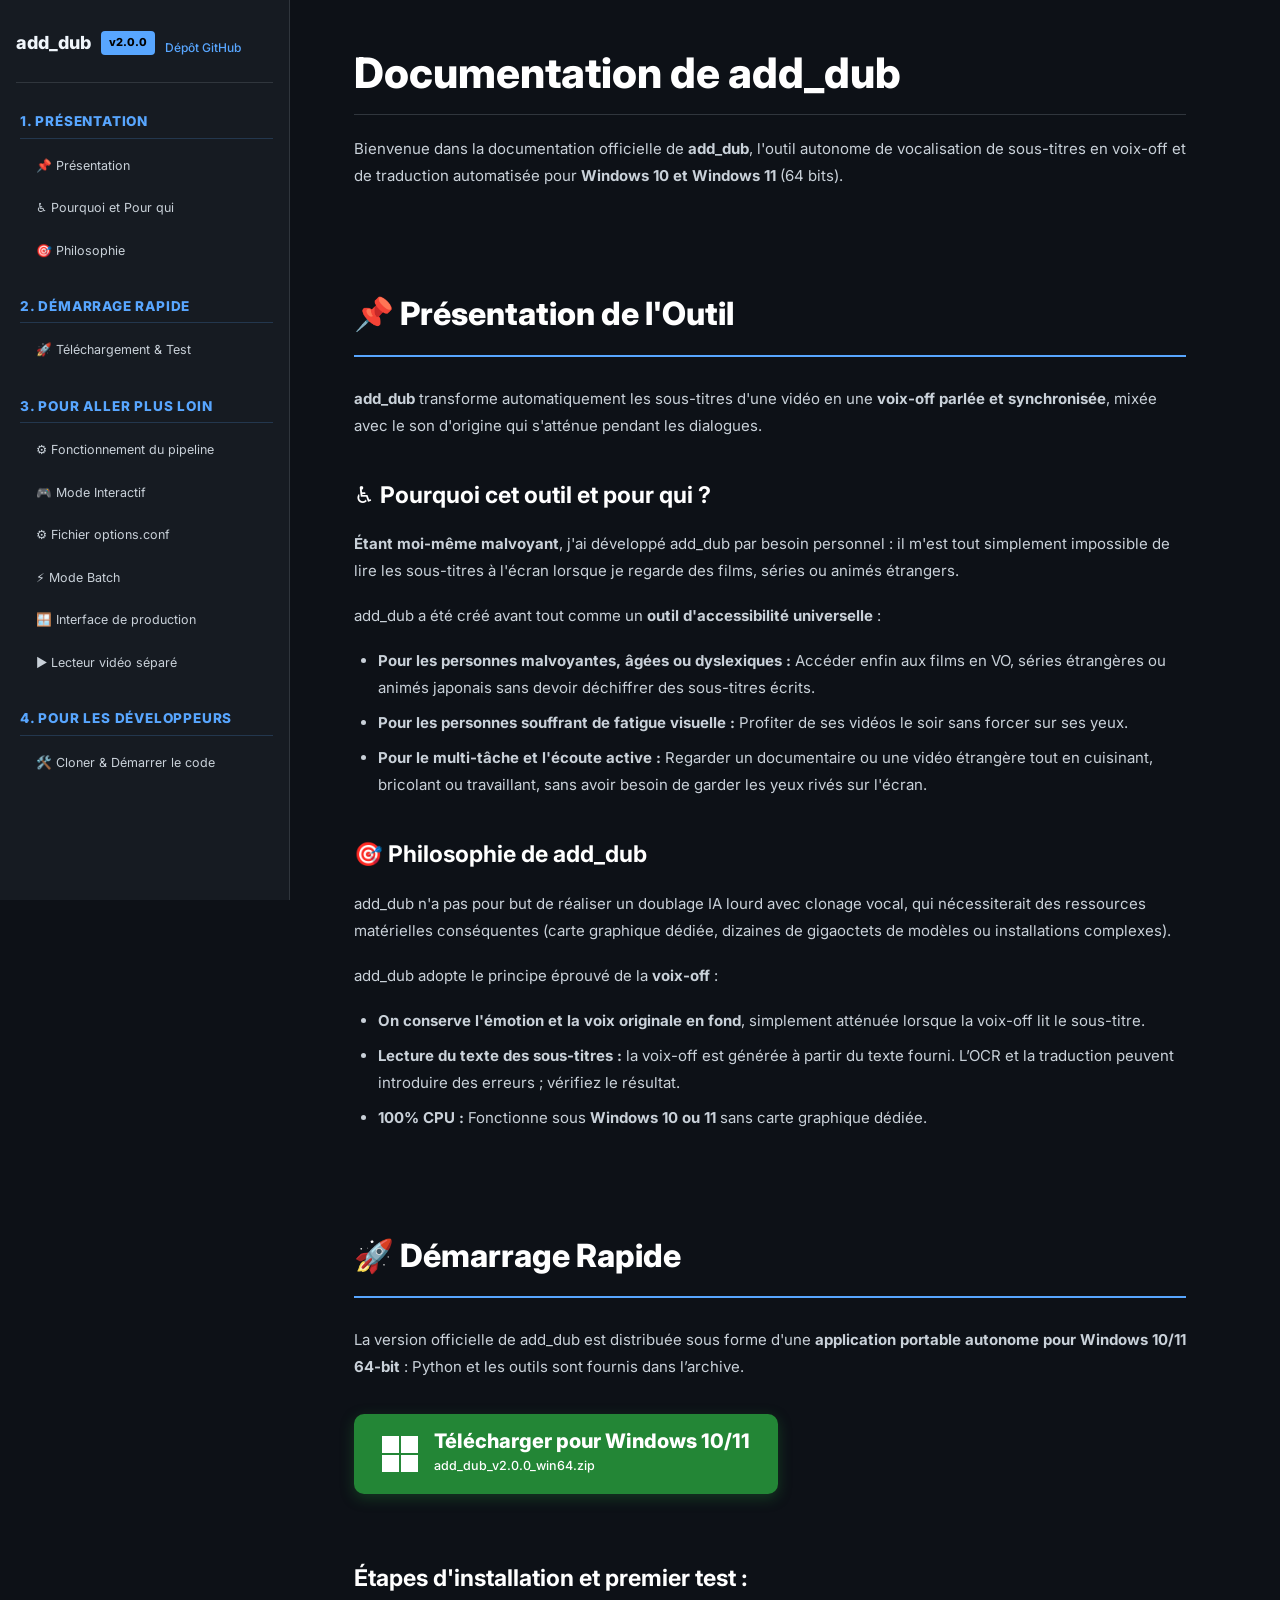
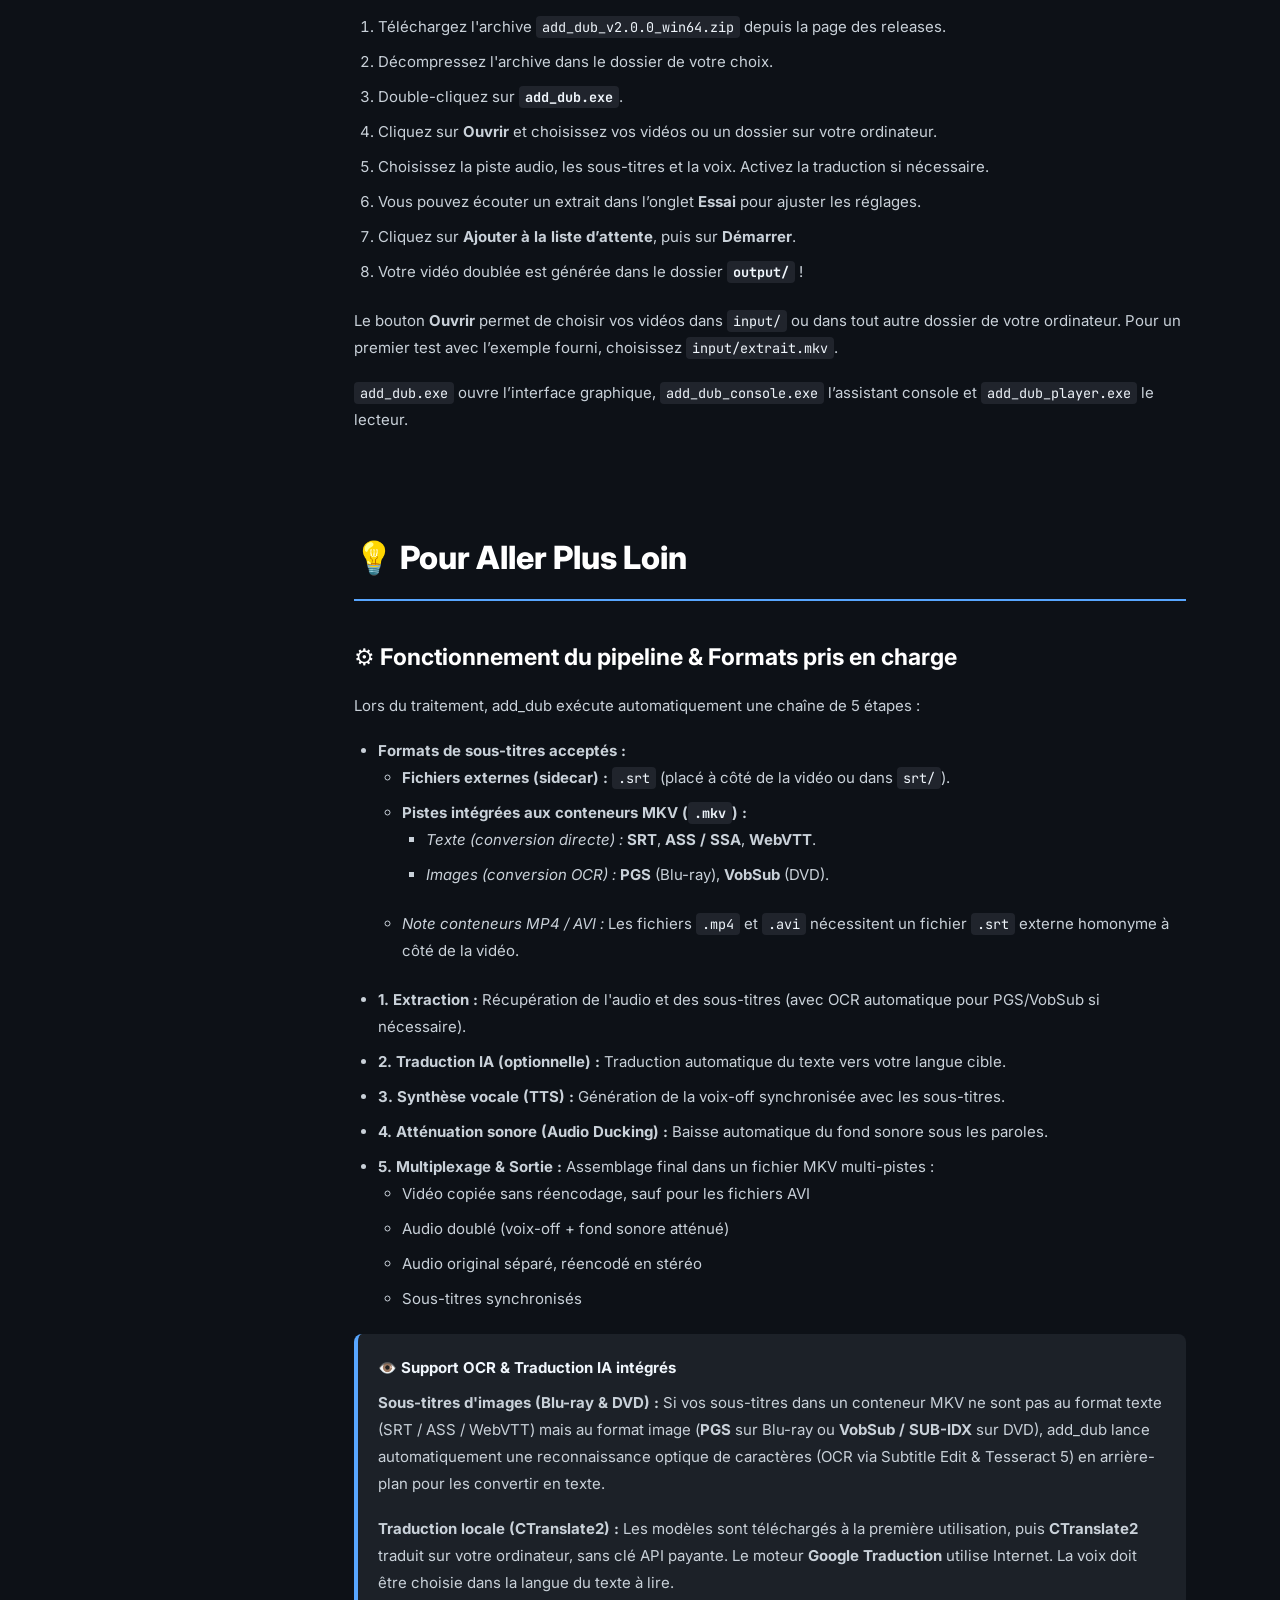
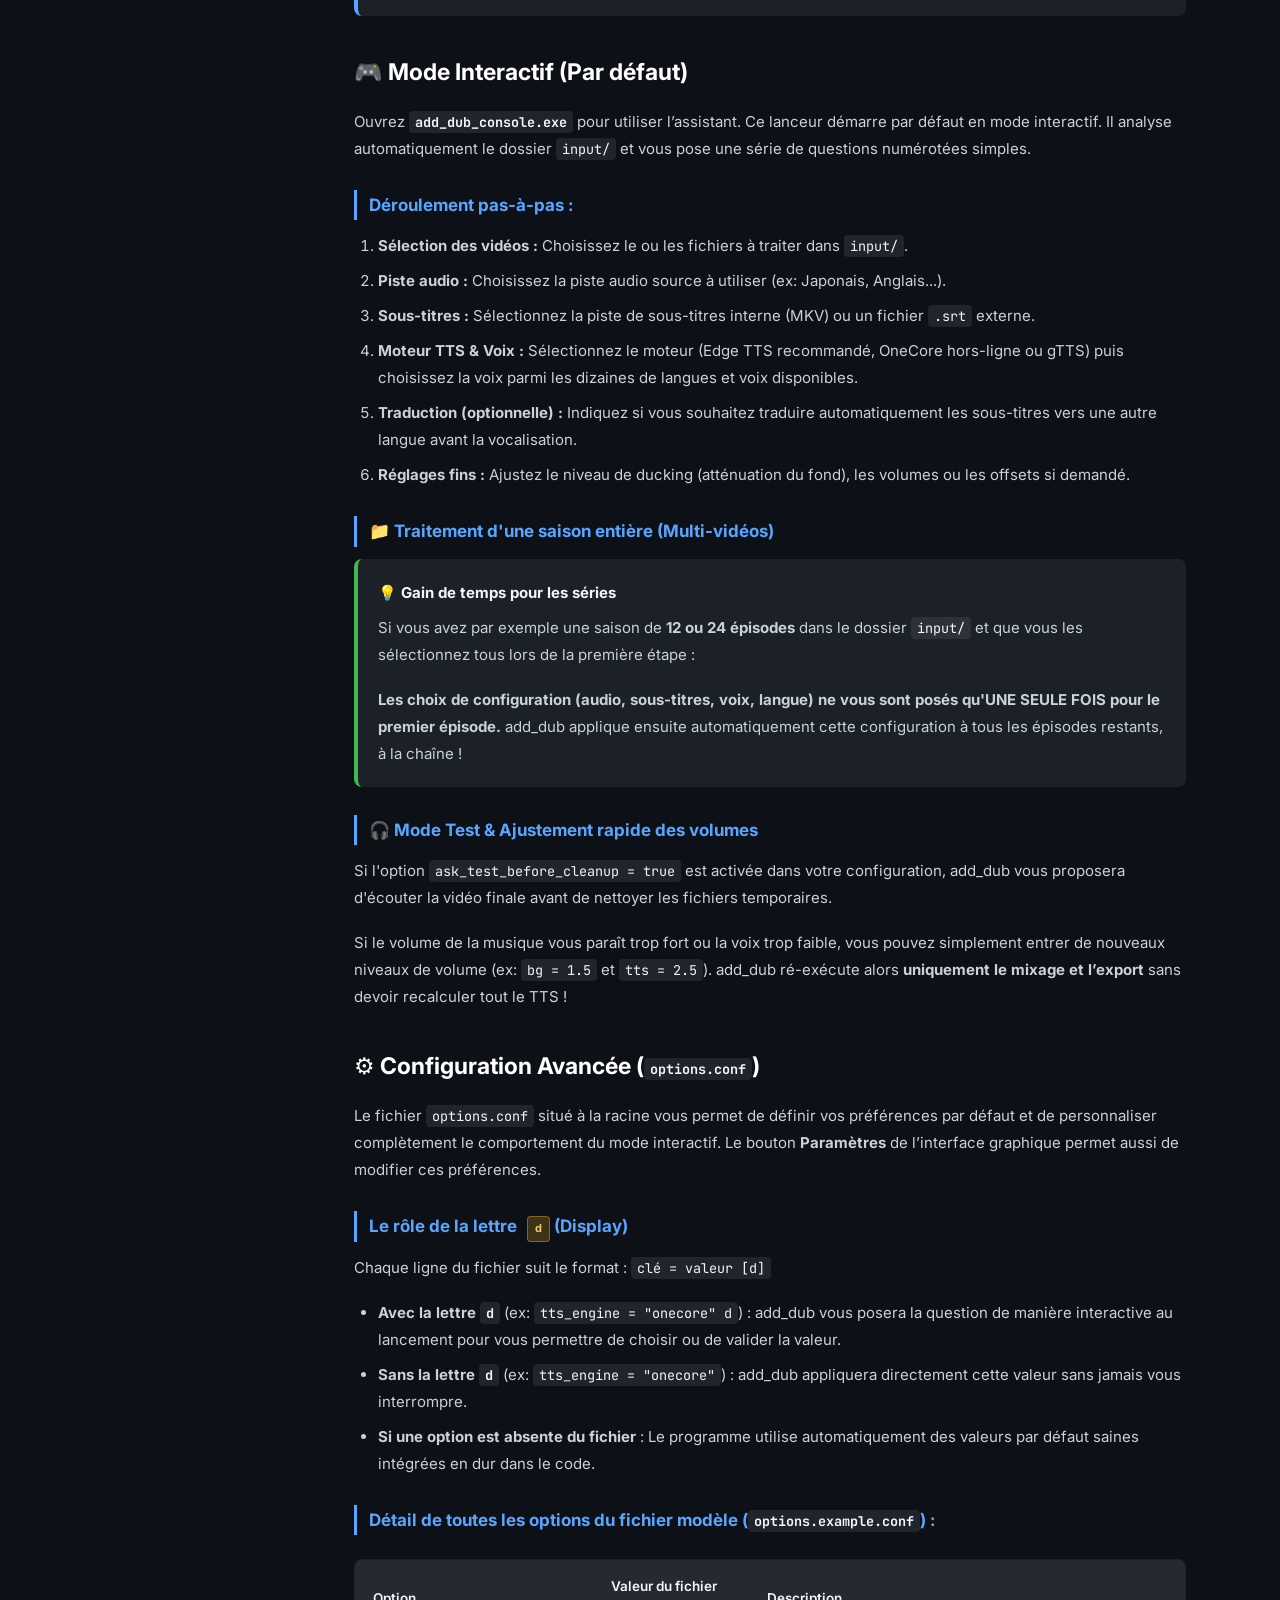
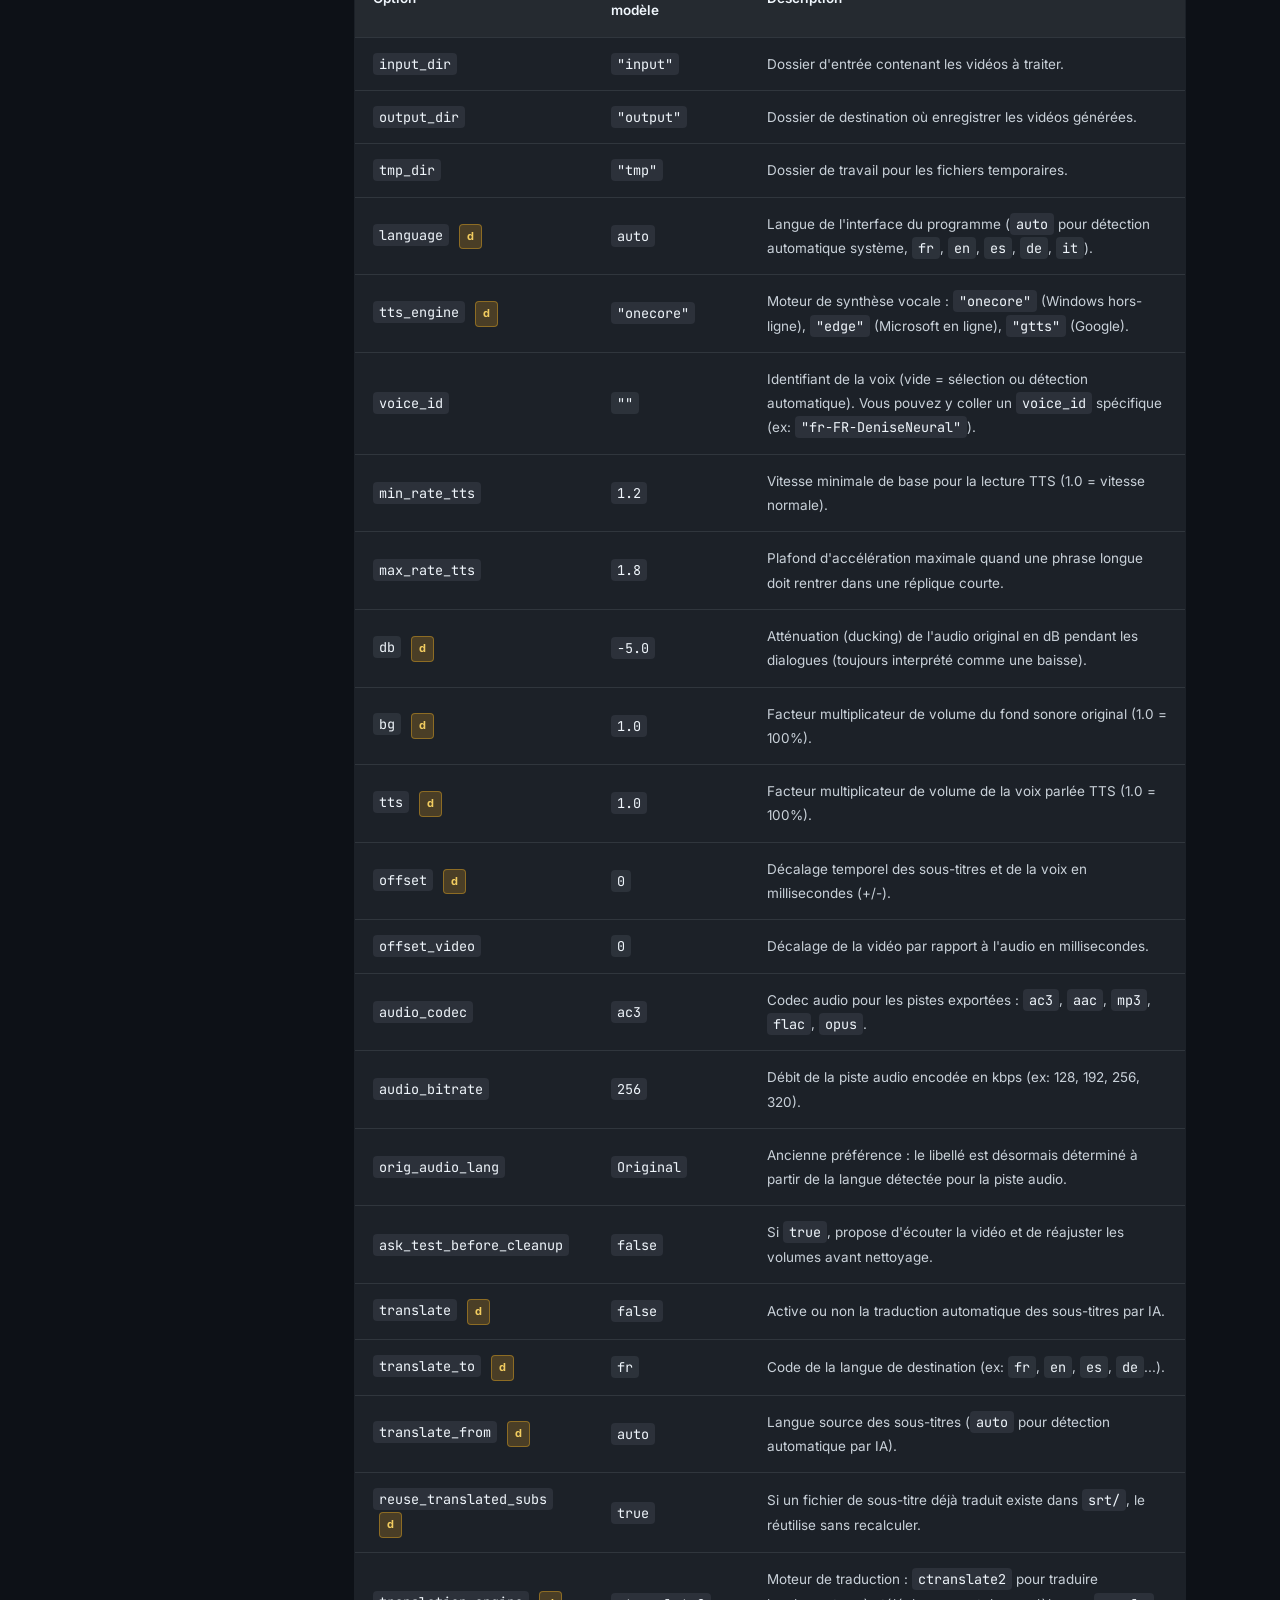
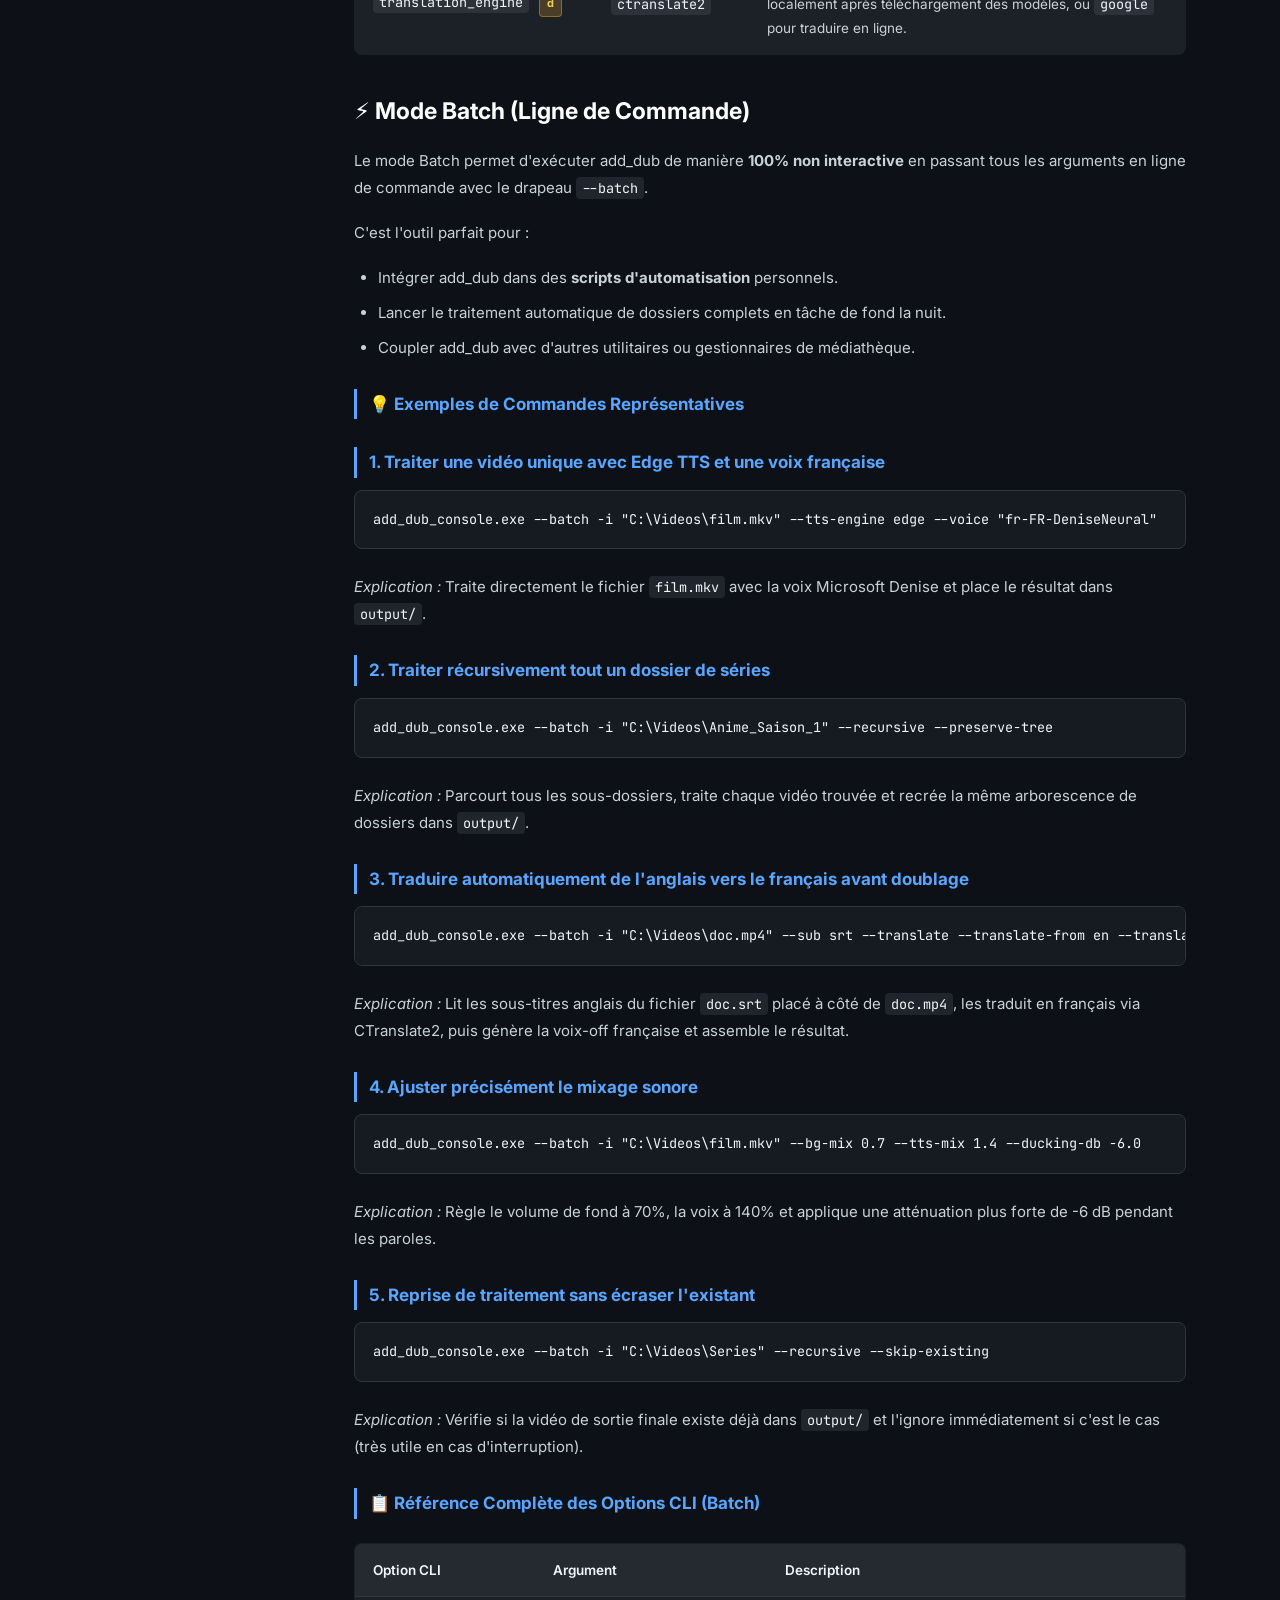
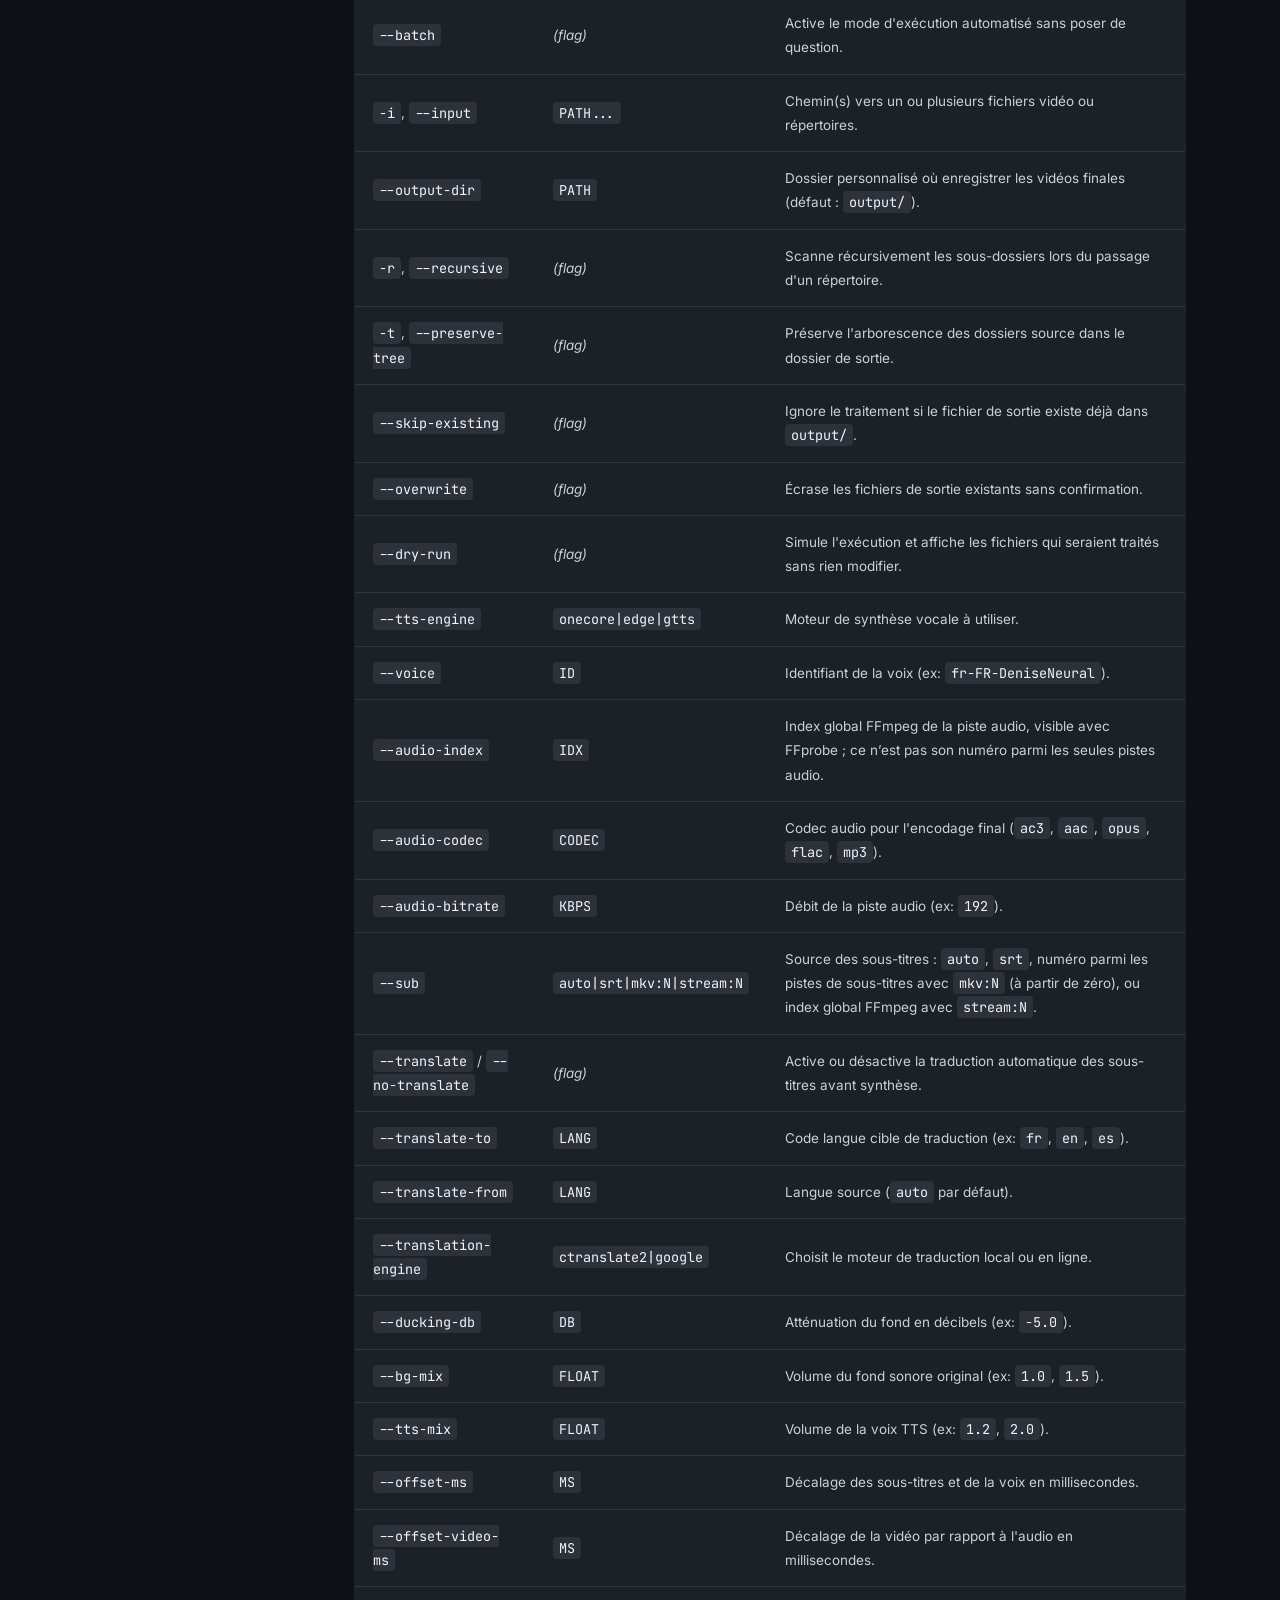
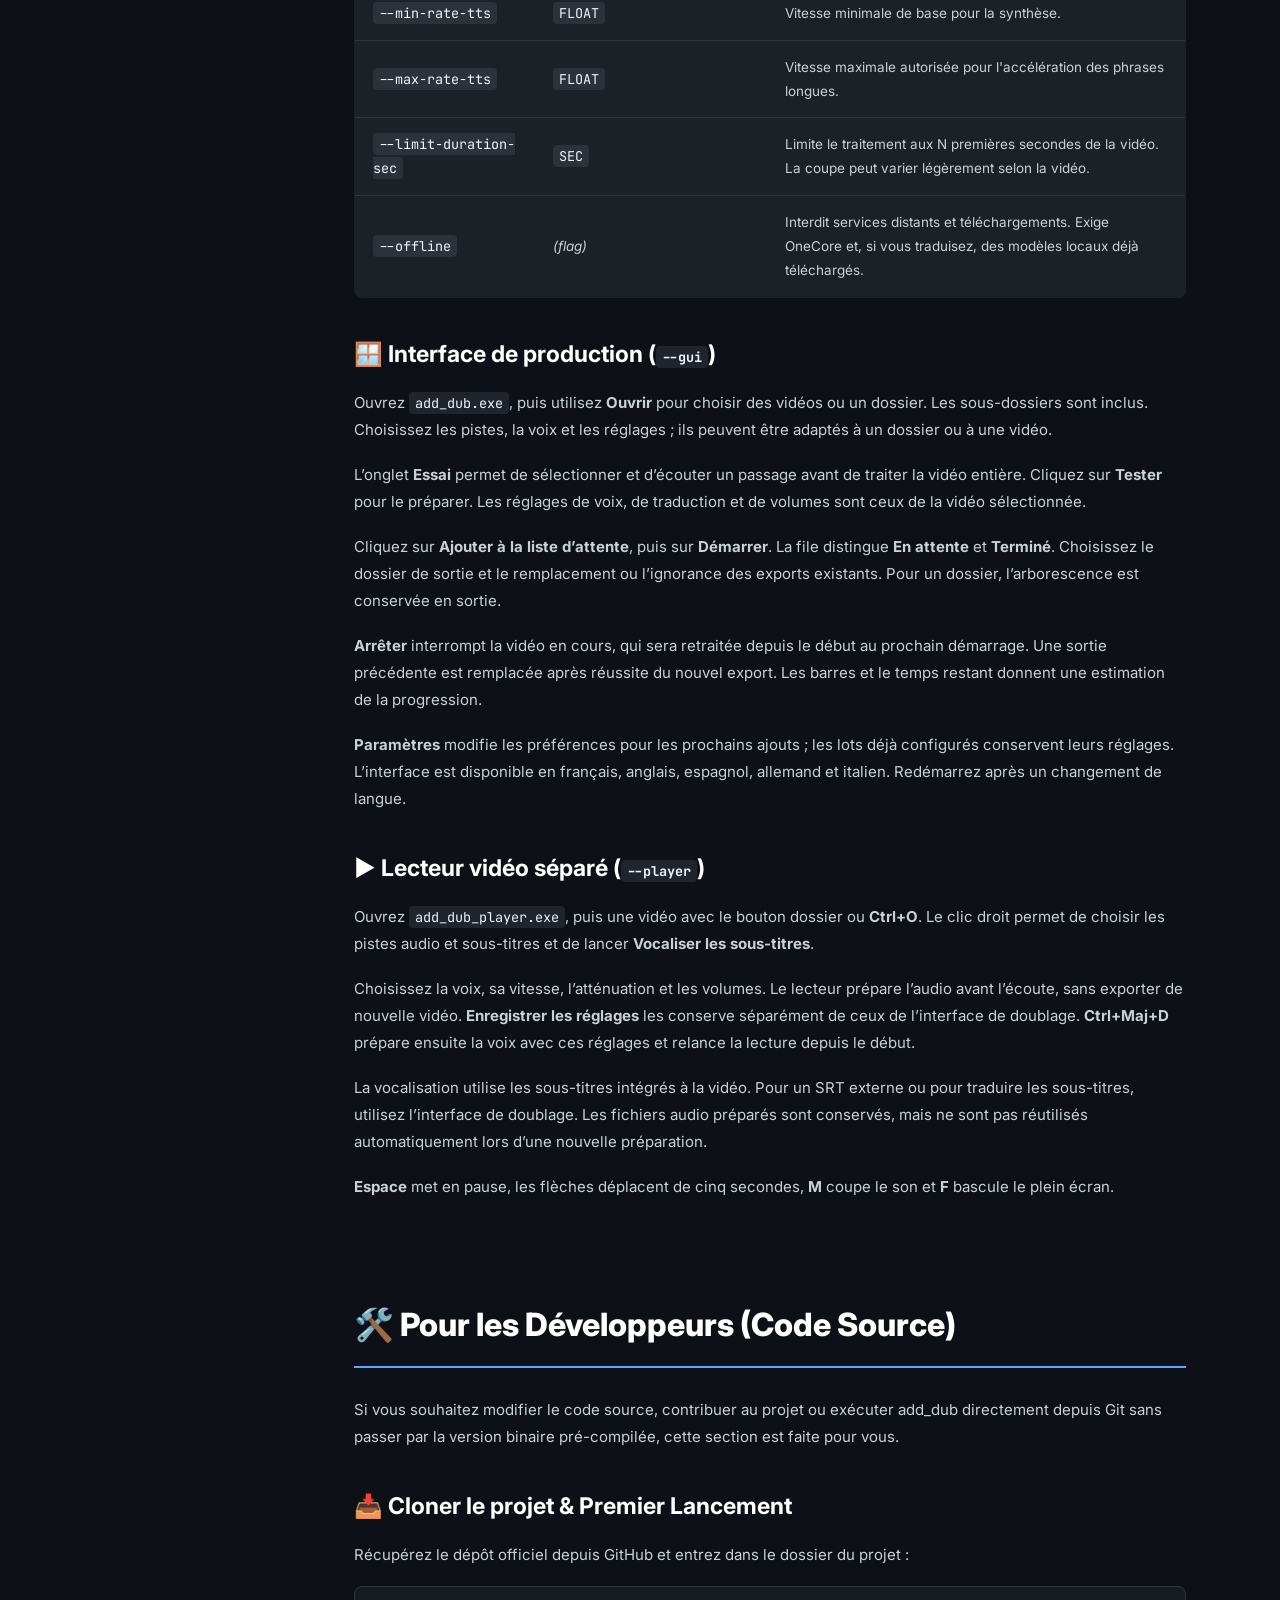
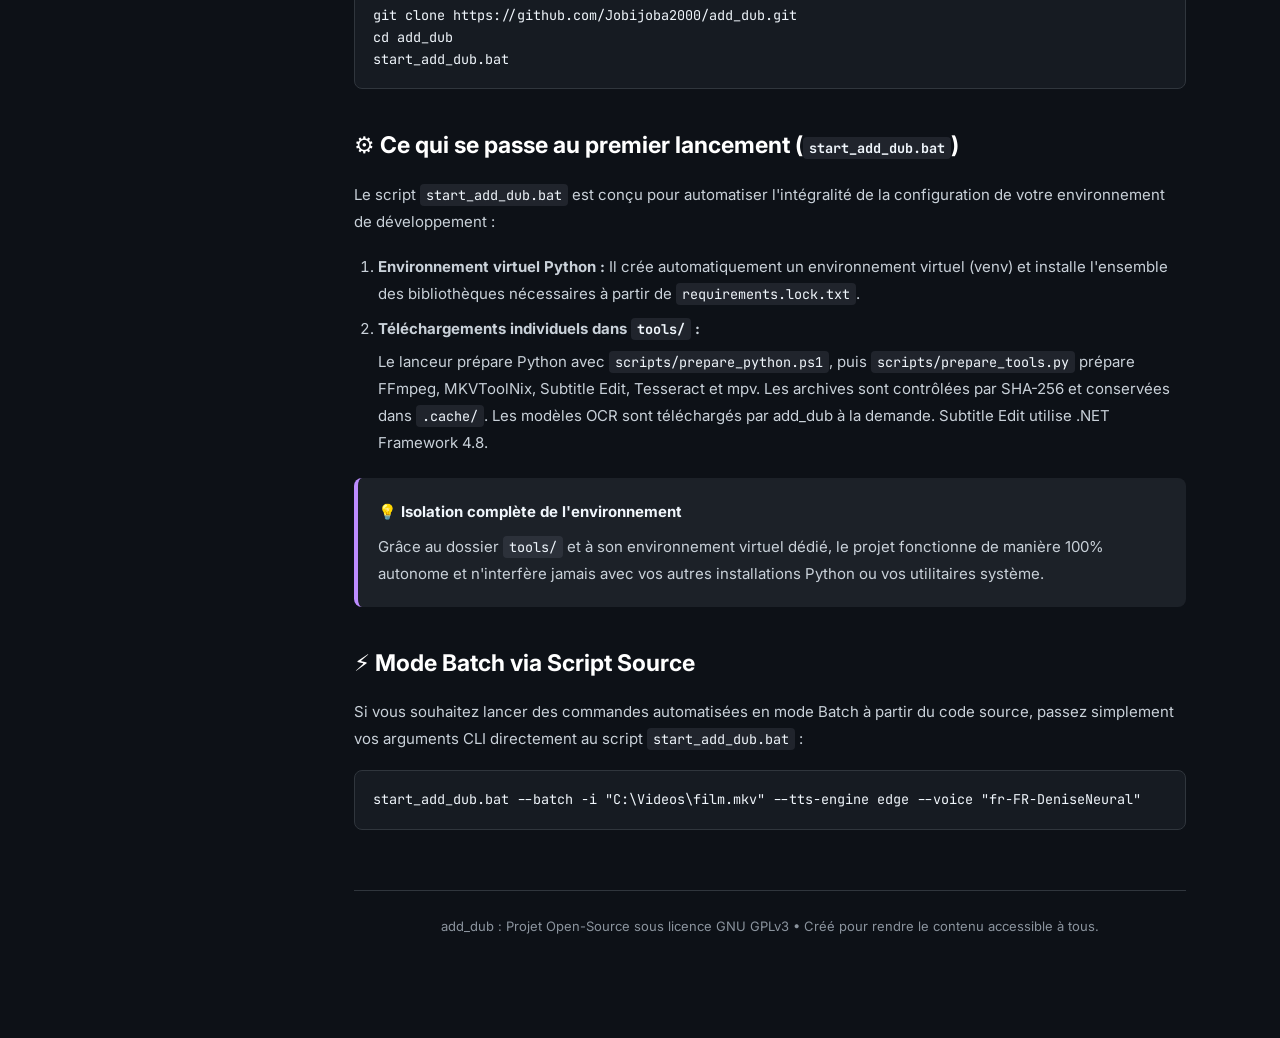
==== commit 02d6483f: "docs: clarify videos can be opened from any folder" ====
--- a/docs/index.html
+++ b/docs/index.html
@@ -635,7 +635,7 @@
             <li>Cliquez sur <strong>Ajouter à la liste d’attente</strong>, puis sur <strong>Démarrer</strong>.</li>
             <li>Votre vidéo doublée est générée dans le dossier <strong><code>output/</code></strong> !</li>
         </ol>
-        <p>Vous ouvrez les vidéos directement à leur emplacement habituel, sans les copier dans <code>input/</code>. Pour un premier test avec l’exemple fourni, choisissez <code>input/extrait.mkv</code>.</p>
+        <p>Le bouton <strong>Ouvrir</strong> permet de choisir vos vidéos dans <code>input/</code> ou dans tout autre dossier de votre ordinateur. Pour un premier test avec l’exemple fourni, choisissez <code>input/extrait.mkv</code>.</p>
         <p><code>add_dub.exe</code> ouvre l’interface graphique, <code>add_dub_console.exe</code> l’assistant console et <code>add_dub_player.exe</code> le lecteur.</p>
 
         <!-- Section 3 : Pour Aller Plus Loin -->
